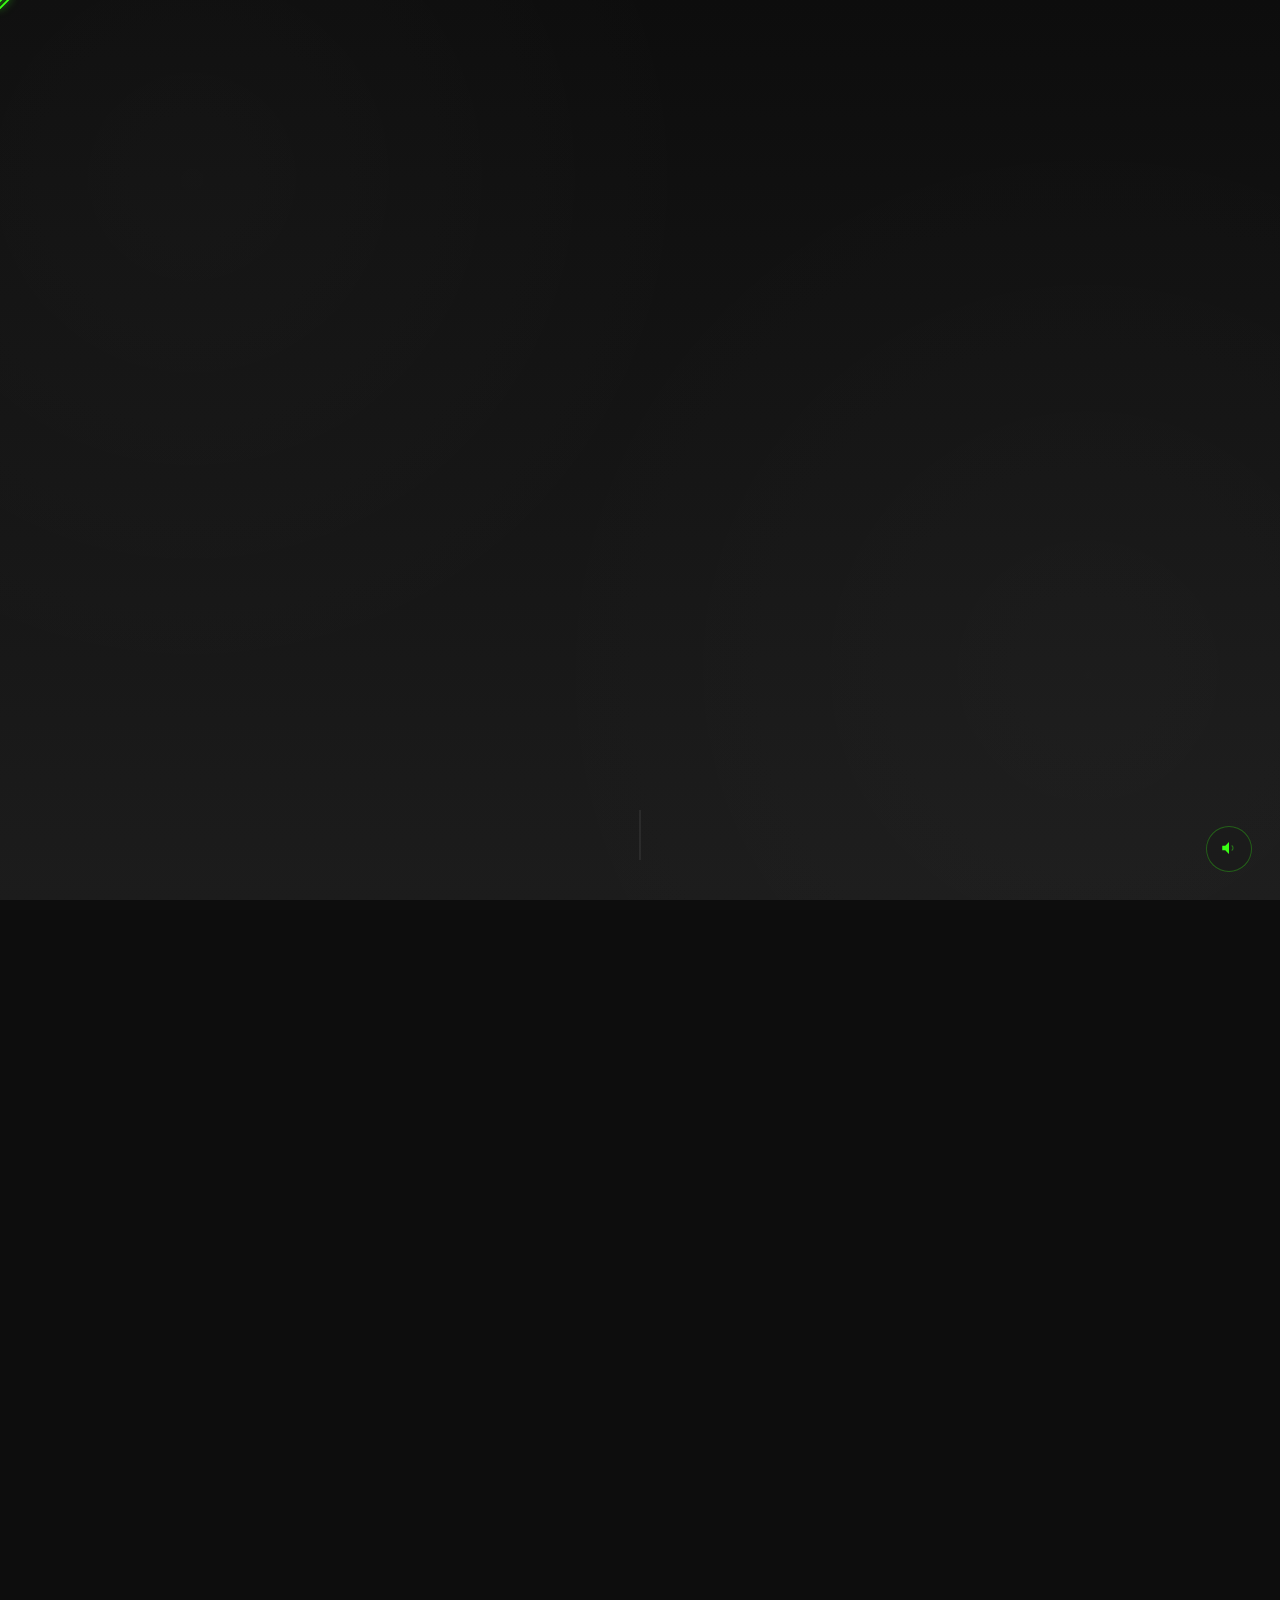
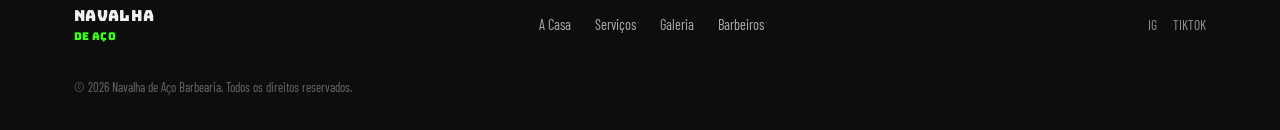
==== index.html @ 05cccf64 "Add files via upload" ====
<!DOCTYPE html>
<html lang="pt-BR">
<head>
<meta charset="UTF-8">
<meta name="viewport" content="width=device-width, initial-scale=1.0">
<title>Navalha de Aço — Barbearia</title>
<meta name="description" content="Barbearia de raiz de rua. Corte, barba e atitude no concreto. Agende seu horário.">

<link rel="preconnect" href="https://fonts.googleapis.com">
<link rel="preconnect" href="https://fonts.gstatic.com" crossorigin>
<link rel="preload" as="style" href="https://fonts.googleapis.com/css2?family=Bungee&family=Barlow+Condensed:wght@400;500;600;700&display=swap">
<link rel="stylesheet" href="https://fonts.googleapis.com/css2?family=Bungee&family=Barlow+Condensed:wght@400;500;600;700&display=swap" media="print" onload="this.media='all'">

<link rel="stylesheet" href="style.css">
</head>
<body>

<!-- Toggle de áudio -->
<button id="audioToggle" class="audio-toggle" aria-label="Ativar trilha sonora" aria-pressed="false">
  <span class="audio-toggle__icon" aria-hidden="true">
    <svg viewBox="0 0 24 24" fill="none"><path d="M3 9v6h4l5 5V4L7 9H3z" fill="currentColor"/><path class="audio-wave" d="M16 9a4 4 0 010 6" stroke="currentColor" stroke-width="1.5" stroke-linecap="round"/></svg>
  </span>
</button>

<!-- Cursor customizado: navalha / spray -->
<div class="cursor-icon" id="cursorIcon" aria-hidden="true">
  <svg class="cursor-icon__razor" viewBox="0 0 24 24" fill="none"><path d="M3 21l7-7M14 3l7 7-9 9-3-3 9-9zM14 3l-9 9" stroke="currentColor" stroke-width="1.6" stroke-linecap="round" stroke-linejoin="round"/></svg>
  <svg class="cursor-icon__spray" viewBox="0 0 24 24" fill="none"><circle cx="9" cy="15" r="5" stroke="currentColor" stroke-width="1.6"/><path d="M9 4v2M14 6l-1.4 1.4M5.4 7.4L4 6M16 11h2M2 11h2" stroke="currentColor" stroke-width="1.6" stroke-linecap="round"/></svg>
</div>

<!-- Navegação -->
<header class="nav" data-reveal>
  <div class="nav__inner">
    <a href="#hero" class="nav__brand">NAVALHA<span>DE AÇO</span></a>
    <nav class="nav__links">
      <a href="#sobre">A Casa</a>
      <a href="#servicos">Serviços</a>
      <a href="#galeria">Galeria</a>
      <a href="#equipe">Barbeiros</a>
      <a href="#oferta" class="nav__cta">Agendar</a>
    </nav>
  </div>
</header>

<main>

  <!-- 1. HERO -->
  <section id="hero" class="hero">
    <canvas id="heroCanvas" class="hero__canvas" aria-hidden="true"></canvas>
    <div class="hero__texture" aria-hidden="true"></div>

    <div class="hero__content">
      <p class="eyebrow" data-reveal>Barbearia de raiz · Quebrada Sul</p>
      <h1 class="hero__logo" id="heroLogo" data-reveal>NAVALHA<span class="hero__logo-de">DE AÇO</span></h1>
      <p class="hero__subline" data-reveal>
        Corte, barba e atitude. Tradição de rua com técnica de respeito — desde 2012 cortando a quebrada.
      </p>
      <a href="#oferta" class="btn btn--spray" data-reveal data-spray>
        <span class="btn__label">Agendar horário</span>
      </a>
    </div>

    <div class="hero__scroll-cue" aria-hidden="true"><span></span></div>
  </section>

  <!-- 2. SOBRE -->
  <section id="sobre" class="sobre">
    <div class="container sobre__grid">
      <div class="sobre__copy">
        <p class="eyebrow" data-reveal>A Casa</p>
        <h2 class="section-title" data-reveal>Raiz de rua, técnica de respeito</h2>
        <p class="section-lead" data-reveal>
          Não é só corte. É espaço de convivência, de história e de cultura urbana — onde cada cliente sai com mais que um visual novo, sai com atitude.
        </p>
        <p class="sobre__text" data-reveal>
          Fundada na quebrada, a Navalha de Aço cresceu boca a boca, navalha a navalha. Hoje reúne os melhores barbeiros da região num espaço que respeita a origem e entrega técnica de primeira.
        </p>
      </div>

      <div class="sobre__photo-wrap" data-reveal>
        <div class="reveal-photo" data-reveal-photo>
          <img
            src="https://images.unsplash.com/photo-1503951914875-452162b0f3f1?w=900&q=80&auto=format&fit=crop&fm=webp"
            srcset="https://images.unsplash.com/photo-1503951914875-452162b0f3f1?w=450&q=70&auto=format&fit=crop&fm=webp 450w,
                    https://images.unsplash.com/photo-1503951914875-452162b0f3f1?w=900&q=80&auto=format&fit=crop&fm=webp 900w"
            sizes="(max-width: 768px) 320px, 480px"
            alt="Interior da barbearia Navalha de Aço"
            class="reveal-photo__img"
            loading="lazy" width="480" height="560"
          >
          <div class="reveal-photo__mask" aria-hidden="true"></div>
        </div>
      </div>
    </div>
  </section>

  <!-- 3. SERVIÇOS -->
  <section id="servicos" class="servicos">
    <div class="container">
      <p class="eyebrow" data-reveal>Serviços</p>
      <h2 class="section-title" data-reveal>Cada corte, uma assinatura</h2>

      <div class="servicos-grid">
        <article class="servico-card" data-reveal data-sound="cut">
          <div class="servico-card__icon" aria-hidden="true">
            <svg viewBox="0 0 48 48" fill="none"><circle cx="14" cy="34" r="5" stroke="currentColor" stroke-width="1.6"/><circle cx="14" cy="14" r="5" stroke="currentColor" stroke-width="1.6"/><path d="M18 17l22 22M18 31L40 9" stroke="currentColor" stroke-width="1.6" stroke-linecap="round"/></svg>
          </div>
          <h3>Corte na Régua</h3>
          <p>Degradê, social ou navalhado — no padrão que a quebrada confia.</p>
          <span class="servico-card__price">R$ 45</span>
        </article>

        <article class="servico-card" data-reveal data-sound="razor">
          <div class="servico-card__icon" aria-hidden="true">
            <svg viewBox="0 0 48 48" fill="none"><path d="M6 42l14-14M28 6l14 14-18 18-6-6 18-18zM28 6l-18 18" stroke="currentColor" stroke-width="1.6" stroke-linecap="round" stroke-linejoin="round"/></svg>
          </div>
          <h3>Barba Navalhada</h3>
          <p>Toalha quente, navalha afiada e acabamento de respeito.</p>
          <span class="servico-card__price">R$ 35</span>
        </article>

        <article class="servico-card" data-reveal data-sound="cut">
          <div class="servico-card__icon" aria-hidden="true">
            <svg viewBox="0 0 48 48" fill="none"><path d="M8 14h32M8 24h32M8 34h20" stroke="currentColor" stroke-width="1.6" stroke-linecap="round"/></svg>
          </div>
          <h3>Combo Completo</h3>
          <p>Corte + barba + acabamento de sobrancelha. O pacote raiz.</p>
          <span class="servico-card__price">R$ 70</span>
        </article>
      </div>
    </div>
  </section>

  <!-- 4. GALERIA -->
  <section id="galeria" class="galeria">
    <div class="container">
      <p class="eyebrow" data-reveal>Trabalhos</p>
      <h2 class="section-title" data-reveal>Antes & depois que falam por nós</h2>

      <div class="galeria-grid">
        <div class="reveal-photo reveal-photo--sm" data-reveal data-reveal-photo>
          <img src="https://images.unsplash.com/photo-1599351431202-1e0f0137899a?w=500&q=75&auto=format&fit=crop&fm=webp" alt="Corte degradê finalizado" loading="lazy" width="320" height="380" class="reveal-photo__img">
          <div class="reveal-photo__mask" aria-hidden="true"></div>
        </div>
        <div class="reveal-photo reveal-photo--sm" data-reveal data-reveal-photo>
          <img src="https://images.unsplash.com/photo-1622286342621-4bd786c2447c?w=500&q=75&auto=format&fit=crop&fm=webp" alt="Barba navalhada finalizada" loading="lazy" width="320" height="380" class="reveal-photo__img">
          <div class="reveal-photo__mask" aria-hidden="true"></div>
        </div>
        <div class="reveal-photo reveal-photo--sm" data-reveal data-reveal-photo>
          <img src="https://images.unsplash.com/photo-1593702288056-f173e2ab075f?w=500&q=75&auto=format&fit=crop&fm=webp" alt="Cliente satisfeito após corte" loading="lazy" width="320" height="380" class="reveal-photo__img">
          <div class="reveal-photo__mask" aria-hidden="true"></div>
        </div>
      </div>
    </div>
  </section>

  <!-- 5. DEPOIMENTOS -->
  <section id="depoimentos" class="depoimentos">
    <div class="container">
      <p class="eyebrow" data-reveal>Quem já passou na cadeira</p>
      <h2 class="section-title" data-reveal>A quebrada aprova</h2>

      <div class="depoimentos-grid">
        <figure class="depoimento-card" data-reveal>
          <img src="https://images.unsplash.com/photo-1507003211169-0a1dd7228f2d?w=160&q=70&auto=format&fit=crop&fm=webp" alt="Cliente satisfeito" loading="lazy" width="56" height="56" class="depoimento-card__avatar">
          <blockquote>"Único lugar que eu confio minha barba. Navalha afiada e papo reto."</blockquote>
          <figcaption><strong>Renan Costa</strong></figcaption>
        </figure>
        <figure class="depoimento-card" data-reveal>
          <img src="https://images.unsplash.com/photo-1599566150163-29194dcaad36?w=160&q=70&auto=format&fit=crop&fm=webp" alt="Cliente satisfeito" loading="lazy" width="56" height="56" class="depoimento-card__avatar">
          <blockquote>"Ambiente raiz de verdade. Saio sempre com o corte que pedi, sem enrolação."</blockquote>
          <figcaption><strong>Lucas Andrade</strong></figcaption>
        </figure>
        <figure class="depoimento-card" data-reveal>
          <img src="https://images.unsplash.com/photo-1500648767791-00dcc994a43e?w=160&q=70&auto=format&fit=crop&fm=webp" alt="Cliente satisfeito" loading="lazy" width="56" height="56" class="depoimento-card__avatar">
          <blockquote>"Atendimento de respeito do início ao fim. Virei cliente fixo."</blockquote>
          <figcaption><strong>Bruno Mesquita</strong></figcaption>
        </figure>
      </div>
    </div>
  </section>

  <!-- 6. EQUIPE -->
  <section id="equipe" class="equipe">
    <div class="container">
      <p class="eyebrow" data-reveal>Os Barbeiros</p>
      <h2 class="section-title" data-reveal>Navalha na mão de quem entende</h2>

      <div class="equipe-grid">
        <article class="barbeiro-card" data-reveal>
          <img src="https://images.unsplash.com/photo-1599351431202-1e0f0137899a?w=300&q=75&auto=format&fit=crop&fm=webp" alt="Barbeiro Zé Navalha" loading="lazy" width="200" height="240" class="barbeiro-card__photo">
          <h3>Zé Navalha</h3>
          <span>Especialista em degradê</span>
        </article>
        <article class="barbeiro-card" data-reveal>
          <img src="https://images.unsplash.com/photo-1521119989659-a83eee488004?w=300&q=75&auto=format&fit=crop&fm=webp" alt="Barbeiro Du Lâmina" loading="lazy" width="200" height="240" class="barbeiro-card__photo">
          <h3>Du Lâmina</h3>
          <span>Mestre em barba navalhada</span>
        </article>
        <article class="barbeiro-card" data-reveal>
          <img src="https://images.unsplash.com/photo-1605497788044-5a32c7078486?w=300&q=75&auto=format&fit=crop&fm=webp" alt="Barbeiro Tó Risco" loading="lazy" width="200" height="240" class="barbeiro-card__photo">
          <h3>Tó Risco</h3>
          <span>Desenhos e acabamentos</span>
        </article>
      </div>
    </div>
  </section>

  <!-- 7. OFERTA / PLANOS -->
  <section id="oferta" class="oferta">
    <div class="container">
      <p class="eyebrow" data-reveal>Agendar</p>
      <h2 class="section-title" data-reveal>Marca teu horário sem enrolação</h2>

      <div class="planos-grid">
        <article class="plano-card plano-card--entrada" data-reveal>
          <h3>Pacote de Boas-Vindas</h3>
          <p class="plano-card__desc">Corte + barba para quem está chegando na Navalha de Aço pela primeira vez.</p>
          <p class="plano-card__price"><span class="plano-card__currency">R$</span>99<span class="plano-card__cents">,90</span></p>
          <ul class="plano-card__features">
            <li>Corte completo + barba navalhada</li>
            <li>Toalha quente e acabamento</li>
            <li>Bebida cortesia</li>
          </ul>
          <a href="#" class="btn btn--spray btn--full" data-spray>Agendar agora</a>
        </article>

        <article class="plano-card" data-reveal>
          <h3>Assinatura Mensal</h3>
          <p class="plano-card__desc">Corte e barba ilimitados no mês, sem fila e com horário garantido.</p>
          <p class="plano-card__price plano-card__price--quote">Solicitar orçamento</p>
          <ul class="plano-card__features">
            <li>Cortes ilimitados no mês</li>
            <li>Prioridade de horário</li>
            <li>Desconto em produtos</li>
          </ul>
          <a href="#contato" class="btn btn--outline btn--full">Solicitar orçamento</a>
        </article>

        <article class="plano-card" data-reveal>
          <h3>Combo Premium</h3>
          <p class="plano-card__desc">Experiência completa: corte, barba, sobrancelha e tratamento capilar.</p>
          <p class="plano-card__price plano-card__price--quote">Solicitar orçamento</p>
          <ul class="plano-card__features">
            <li>Corte + barba + sobrancelha</li>
            <li>Tratamento capilar premium</li>
            <li>Sessão fotográfica do resultado</li>
          </ul>
          <a href="#contato" class="btn btn--outline btn--full">Solicitar orçamento</a>
        </article>
      </div>

      <div class="oferta__whatsapp-wrap" data-reveal>
        <a href="#" class="btn-whatsapp" data-spray aria-label="Falar pelo WhatsApp">
          <svg viewBox="0 0 24 24" fill="currentColor" aria-hidden="true"><path d="M17.5 14.4c-.3-.1-1.7-.8-2-.9-.3-.1-.5-.1-.7.1-.2.3-.7.9-.9 1.1-.2.2-.3.2-.6.1-.3-.2-1.3-.5-2.4-1.5-.9-.8-1.5-1.8-1.7-2.1-.2-.3 0-.5.1-.6l.5-.6c.1-.2.1-.4 0-.6-.1-.2-.6-1.4-.8-1.9-.2-.4-.4-.4-.6-.4h-.5c-.2 0-.5.1-.7.3-.2.2-.9.9-.9 2.1 0 1.2.9 2.4 1 2.6.1.2 1.8 2.8 4.5 3.9 2.7 1.1 2.7.7 3.2.6.5 0 1.6-.6 1.8-1.3.2-.6.2-1.1.1-1.2-.1-.1-.2-.2-.4-.3z"/><path d="M12 2a10 10 0 00-8.6 15.1L2 22l5.1-1.3A10 10 0 1012 2z"/></svg>
          Falar no WhatsApp
        </a>
      </div>
    </div>
  </section>

  <!-- 8. LOCALIZAÇÃO / CONTATO -->
  <section id="contato" class="contato">
    <div class="container container--narrow">
      <p class="eyebrow" data-reveal>Endereço</p>
      <h2 class="section-title" data-reveal>Bora marcar?</h2>
      <p class="section-lead" data-reveal>
        Rua das Palmeiras, 482 — Quebrada Sul. Seg a Sáb, 9h às 20h.
      </p>

      <div class="contato__map" aria-hidden="true" data-reveal>
        <div class="contato__map-pin"></div>
      </div>

      <form class="form" data-reveal novalidate>
        <div class="form__field">
          <input type="text" id="nome" name="nome" required placeholder=" ">
          <label for="nome">Seu nome</label>
        </div>
        <div class="form__field">
          <input type="tel" id="telefone" name="telefone" required placeholder=" ">
          <label for="telefone">WhatsApp</label>
        </div>
        <div class="form__field">
          <textarea id="mensagem" name="mensagem" rows="3" placeholder=" "></textarea>
          <label for="mensagem">Qual serviço você quer?</label>
        </div>
        <button type="submit" class="btn btn--spray" data-spray>Solicitar horário</button>
      </form>
    </div>
  </section>

</main>

<footer class="footer">
  <div class="container footer__inner">
    <a href="#hero" class="nav__brand">NAVALHA<span>DE AÇO</span></a>
    <nav class="footer__links">
      <a href="#sobre">A Casa</a>
      <a href="#servicos">Serviços</a>
      <a href="#galeria">Galeria</a>
      <a href="#equipe">Barbeiros</a>
    </nav>
    <div class="footer__social">
      <a href="#" aria-label="Instagram">ig</a>
      <a href="#" aria-label="TikTok">tiktok</a>
    </div>
  </div>
  <div class="container footer__legal">
    <p>&copy; 2026 Navalha de Aço Barbearia. Todos os direitos reservados.</p>
  </div>
</footer>

<script src="https://unpkg.com/@studio-freight/lenis@1.0.42/dist/lenis.min.js" defer></script>
<script src="https://cdnjs.cloudflare.com/ajax/libs/gsap/3.12.5/gsap.min.js" defer></script>
<script src="https://cdnjs.cloudflare.com/ajax/libs/gsap/3.12.5/ScrollTrigger.min.js" defer></script>
<script src="https://cdnjs.cloudflare.com/ajax/libs/howler/2.2.4/howler.min.js" defer></script>
<script src="https://cdnjs.cloudflare.com/ajax/libs/three.js/r128/three.min.js" defer></script>

<script type="module" src="js/config.js" defer></script>
<script type="module" src="js/cursor.js" defer></script>
<script type="module" src="js/scroll.js" defer></script>
<script type="module" src="js/animations.js" defer></script>
<script type="module" src="js/audio.js" defer></script>
<script type="module" src="js/particles.js" defer></script>
<script type="module" src="js/main.js" defer></script>
</body>
</html>
---- style.css ----
/* ============================================
   BARBEARIA THUG LIFE — Urbano/Imersivo
   Variáveis de Design
   ============================================ */
:root {
  --color-asphalt: #0d0d0d;
  --color-concrete: #1c1c1c;
  --color-concrete-light: #2e2e2e;
  --color-brick-red: #8c1c1c;
  --color-white: #f0f0f0;
  --neon-green: #39ff14;
  --neon-blue: #00e5ff;
  --neon-pink: #ff2bd1;

  --font-display: 'Bungee', cursive;
  --font-body: 'Barlow Condensed', sans-serif;

  --container-width: 1180px;
  --space-section: clamp(4.5rem, 9vw, 8rem);
  --ease-elegant: cubic-bezier(0.16, 1, 0.3, 1);
}

/* ============================================
   RESET
   ============================================ */
* { margin: 0; padding: 0; box-sizing: border-box; }

body {
  background: var(--color-asphalt);
  color: var(--color-white);
  font-family: var(--font-body);
  font-weight: 400;
  font-size: 1.05rem;
  line-height: 1.6;
  overflow-x: hidden;
}

img { max-width: 100%; display: block; }
a { color: inherit; text-decoration: none; }
button { font-family: inherit; cursor: pointer; border: none; background: none; }

.container { width: 100%; max-width: var(--container-width); margin: 0 auto; padding: 0 1.5rem; }
.container--narrow { max-width: 680px; }

/* ============================================
   TEXTURA DE CONCRETO (sem imagem pesada)
   ============================================ */
.hero__texture {
  position: absolute;
  inset: 0;
  background:
    radial-gradient(circle at 15% 20%, rgba(255,255,255,0.025), transparent 40%),
    radial-gradient(circle at 85% 75%, rgba(255,255,255,0.02), transparent 45%),
    linear-gradient(180deg, var(--color-asphalt), var(--color-concrete));
  background-blend-mode: screen, screen, normal;
  z-index: 0;
}

/* ============================================
   TIPOGRAFIA
   ============================================ */
.eyebrow {
  font-family: var(--font-body);
  font-size: 0.85rem;
  font-weight: 600;
  letter-spacing: 0.16em;
  text-transform: uppercase;
  color: var(--neon-green);
  margin-bottom: 1rem;
}

.section-title {
  font-family: var(--font-display);
  font-size: clamp(1.7rem, 4vw, 2.6rem);
  line-height: 1.2;
  max-width: 760px;
  margin-bottom: 1.25rem;
  text-shadow: 0 0 18px rgba(57, 255, 20, 0.12);
}

.section-lead {
  font-size: 1.1rem;
  color: rgba(240, 240, 240, 0.65);
  max-width: 560px;
  margin-bottom: 2.5rem;
}

/* ============================================
   CURSOR CUSTOMIZADO — navalha / spray
   ============================================ */
.cursor-icon {
  position: fixed;
  top: 0; left: 0;
  width: 28px; height: 28px;
  pointer-events: none;
  z-index: 9999;
  will-change: transform, opacity;
  transform: translate(-50%, -50%);
  color: var(--neon-green);
  filter: drop-shadow(0 0 4px rgba(57,255,20,0.6));
}
.cursor-icon svg { width: 100%; height: 100%; position: absolute; top: 0; left: 0; transition: opacity 0.15s; }
.cursor-icon__spray { opacity: 0; }
.cursor-icon.is-spray .cursor-icon__razor { opacity: 0; }
.cursor-icon.is-spray .cursor-icon__spray { opacity: 1; }
body.cursor-hidden .cursor-icon { opacity: 0; }
body.cursor-disabled .cursor-icon { display: none; }

/* ============================================
   AUDIO TOGGLE
   ============================================ */
.audio-toggle {
  position: fixed;
  bottom: 1.75rem; right: 1.75rem;
  z-index: 500;
  width: 46px; height: 46px;
  border-radius: 50%;
  background: rgba(28,28,28,0.85);
  border: 1px solid rgba(57,255,20,0.3);
  color: var(--neon-green);
  display: flex; align-items: center; justify-content: center;
  backdrop-filter: blur(6px);
  transition: transform 0.3s var(--ease-elegant), border-color 0.3s;
  will-change: transform;
}
.audio-toggle:hover { transform: scale(1.08); border-color: var(--neon-green); }
.audio-toggle__icon svg { width: 18px; height: 18px; }
.audio-toggle .audio-wave { opacity: 0.4; }
.audio-toggle[aria-pressed="true"] .audio-wave { opacity: 1; }

/* ============================================
   NAVEGAÇÃO
   ============================================ */
.nav {
  position: fixed;
  top: 0; left: 0; right: 0;
  z-index: 400;
  padding: 1.25rem 0;
  background: linear-gradient(to bottom, rgba(13,13,13,0.9), transparent);
}
.nav__inner {
  max-width: var(--container-width);
  margin: 0 auto;
  padding: 0 1.5rem;
  display: flex;
  align-items: center;
  justify-content: space-between;
}
.nav__brand {
  font-family: var(--font-display);
  font-size: 0.95rem;
  letter-spacing: 0.02em;
}
.nav__brand span { color: var(--neon-green); display: block; font-size: 0.7em; }
.nav__links { display: none; align-items: center; gap: 2rem; font-size: 1rem; }
.nav__links a { opacity: 0.8; transition: opacity 0.25s, text-shadow 0.25s; }
.nav__links a:hover { opacity: 1; text-shadow: 0 0 8px rgba(57,255,20,0.5); }
.nav__cta {
  border: 1px solid var(--neon-green);
  padding: 0.5rem 1.2rem;
  border-radius: 2px;
  color: var(--neon-green) !important;
}

@media (min-width: 900px) { .nav__links { display: flex; } }

/* ============================================
   BOTÕES — efeito "spray de tinta" no hover
   ============================================ */
.btn {
  position: relative;
  display: inline-flex;
  align-items: center;
  justify-content: center;
  padding: 1rem 2.2rem;
  font-family: var(--font-body);
  font-weight: 600;
  font-size: 1rem;
  letter-spacing: 0.03em;
  text-transform: uppercase;
  border-radius: 2px;
  overflow: hidden;
  isolation: isolate;
  will-change: transform;
  transition: transform 0.3s var(--ease-elegant);
}
.btn--spray {
  background: var(--color-concrete-light);
  color: var(--color-white);
  border: 1px solid rgba(57,255,20,0.4);
}
.btn--spray::before {
  content: '';
  position: absolute;
  inset: 0;
  z-index: -1;
  background: radial-gradient(circle 0px at var(--spray-x, 50%) var(--spray-y, 50%), var(--neon-green) 0%, transparent 70%);
  opacity: 0;
  transform: scale(0.5);
  will-change: transform, opacity;
  transition: transform 0.5s var(--ease-elegant), opacity 0.4s var(--ease-elegant);
}
.btn--spray:hover::before {
  background: radial-gradient(circle 140px at var(--spray-x, 50%) var(--spray-y, 50%), var(--neon-green) 0%, transparent 75%);
  opacity: 0.35;
  transform: scale(1);
}
.btn--spray:hover { transform: translateY(-2px); color: var(--color-asphalt); }
.btn--outline {
  border: 1px solid rgba(240,240,240,0.25);
  color: var(--color-white);
}
.btn--outline:hover { transform: translateY(-2px); border-color: var(--neon-green); }
.btn--full { width: 100%; }

.btn-whatsapp {
  position: relative;
  display: inline-flex;
  align-items: center;
  gap: 0.6rem;
  padding: 0.85rem 1.75rem;
  border: 1px solid rgba(240,240,240,0.2);
  border-radius: 2px;
  font-size: 1rem;
  isolation: isolate;
  overflow: hidden;
  will-change: transform;
  transition: transform 0.3s var(--ease-elegant), border-color 0.3s;
}
.btn-whatsapp svg { width: 18px; height: 18px; color: var(--neon-green); }
.btn-whatsapp:hover { transform: translateY(-2px); border-color: var(--neon-green); }

/* ============================================
   1. HERO
   ============================================ */
.hero {
  position: relative;
  min-height: 100vh;
  display: flex;
  align-items: center;
  justify-content: center;
  overflow: hidden;
  background: var(--color-asphalt);
  padding-top: 6rem;
}
.hero__canvas { position: absolute; inset: 0; z-index: 1; opacity: 0.6; }

.hero__content {
  position: relative;
  z-index: 2;
  max-width: 760px;
  margin: 0 auto;
  padding: 0 1.5rem;
  text-align: center;
}

.hero__logo {
  font-family: var(--font-display);
  font-size: clamp(2.6rem, 9vw, 5.5rem);
  line-height: 1.05;
  letter-spacing: 0.01em;
  color: var(--neon-green);
  text-shadow:
    0 0 8px rgba(57,255,20,0.8),
    0 0 24px rgba(57,255,20,0.5),
    0 0 48px rgba(57,255,20,0.25);
  margin-bottom: 1.5rem;
}
.hero__logo-de {
  display: block;
  font-size: 0.42em;
  color: var(--color-white);
  text-shadow: 0 0 6px rgba(255,255,255,0.3);
  letter-spacing: 0.1em;
}

.hero__subline {
  font-size: 1.2rem;
  color: rgba(240,240,240,0.7);
  max-width: 520px;
  margin: 0 auto 2.5rem;
}

.hero__scroll-cue {
  position: absolute;
  bottom: 2.5rem; left: 50%;
  transform: translateX(-50%);
  width: 1px; height: 50px;
  background: rgba(240,240,240,0.15);
  overflow: hidden;
  z-index: 2;
}
.hero__scroll-cue span {
  position: absolute; top: -100%; left: 0;
  width: 100%; height: 100%;
  background: var(--neon-green);
  will-change: transform;
}

/* ============================================
   2. SOBRE
   ============================================ */
.sobre { padding: var(--space-section) 0; }
.sobre__grid { display: grid; grid-template-columns: 1fr; gap: 3rem; align-items: center; }
.sobre__text { font-size: 1rem; color: rgba(240,240,240,0.6); max-width: 480px; margin-top: 1rem; }
.sobre__photo-wrap { display: flex; justify-content: center; }

@media (min-width: 900px) {
  .sobre__grid { grid-template-columns: 1fr 1fr; }
}

/* ============================================
   REVELAÇÃO DE GRAFITE (foto com máscara que dissolve)
   ============================================ */
.reveal-photo {
  position: relative;
  width: min(480px, 100%);
  aspect-ratio: 4 / 4.6;
  border-radius: 3px;
  overflow: hidden;
}
.reveal-photo--sm { aspect-ratio: 1 / 1.18; }
.reveal-photo__img { width: 100%; height: 100%; object-fit: cover; }
.reveal-photo__mask {
  position: absolute;
  inset: 0;
  background:
    repeating-linear-gradient(45deg, var(--color-concrete) 0 14px, var(--color-asphalt) 14px 28px),
    linear-gradient(135deg, var(--neon-green), var(--neon-blue));
  background-blend-mode: overlay;
  clip-path: circle(150% at 50% 50%);
  will-change: clip-path;
}
.reveal-photo.is-revealed .reveal-photo__mask {
  clip-path: circle(0% at 50% 50%);
}

/* ============================================
   3. SERVIÇOS
   ============================================ */
.servicos { padding: var(--space-section) 0; background: var(--color-concrete); }
.servicos-grid { display: grid; grid-template-columns: 1fr; gap: 1.5rem; margin-top: 1rem; }

.servico-card {
  position: relative;
  padding: 2.25rem;
  border: 1px solid rgba(240,240,240,0.08);
  border-radius: 3px;
  transition: border-color 0.4s var(--ease-elegant), transform 0.4s var(--ease-elegant), box-shadow 0.4s var(--ease-elegant);
  will-change: transform;
}
.servico-card:hover {
  border-color: rgba(57,255,20,0.5);
  transform: translateY(-4px);
  box-shadow: 0 0 24px rgba(57,255,20,0.08);
}
.servico-card__icon { width: 40px; height: 40px; color: var(--neon-green); margin-bottom: 1.5rem; }
.servico-card__icon svg { width: 100%; height: 100%; }
.servico-card h3 { font-family: var(--font-display); font-size: 1.1rem; margin-bottom: 0.6rem; }
.servico-card p { font-size: 0.95rem; color: rgba(240,240,240,0.55); margin-bottom: 1.25rem; }
.servico-card__price { font-family: var(--font-display); font-size: 1.3rem; color: var(--neon-green); }

@media (min-width: 900px) { .servicos-grid { grid-template-columns: repeat(3, 1fr); } }

/* ============================================
   4. GALERIA
   ============================================ */
.galeria { padding: var(--space-section) 0; }
.galeria-grid { display: grid; grid-template-columns: 1fr; gap: 1.25rem; margin-top: 1rem; }

@media (min-width: 700px) { .galeria-grid { grid-template-columns: repeat(3, 1fr); } }

/* ============================================
   5. DEPOIMENTOS
   ============================================ */
.depoimentos { padding: var(--space-section) 0; background: var(--color-concrete); }
.depoimentos-grid { display: grid; grid-template-columns: 1fr; gap: 1.5rem; margin-top: 1rem; }

.depoimento-card {
  padding: 2rem;
  border-radius: 3px;
  background: var(--color-asphalt);
  border: 1px solid transparent;
  transition: border-color 0.4s, box-shadow 0.4s;
}
.depoimento-card:hover { border-color: rgba(255,43,209,0.4); box-shadow: 0 0 22px rgba(255,43,209,0.08); }
.depoimento-card__avatar { width: 46px; height: 46px; border-radius: 50%; object-fit: cover; margin-bottom: 1.25rem; filter: saturate(1.2); }
.depoimento-card blockquote { font-size: 1rem; line-height: 1.6; color: rgba(240,240,240,0.85); margin-bottom: 1rem; }
.depoimento-card figcaption strong { color: var(--neon-pink); font-size: 0.9rem; }

@media (min-width: 900px) { .depoimentos-grid { grid-template-columns: repeat(3, 1fr); } }

/* ============================================
   6. EQUIPE
   ============================================ */
.equipe { padding: var(--space-section) 0; }
.equipe-grid { display: grid; grid-template-columns: 1fr; gap: 1.5rem; margin-top: 1rem; }

.barbeiro-card {
  text-align: center;
  padding: 1.5rem;
  border-radius: 3px;
  border: 1px solid rgba(240,240,240,0.08);
  transition: border-color 0.4s, transform 0.4s var(--ease-elegant);
  will-change: transform;
}
.barbeiro-card:hover { border-color: rgba(0,229,255,0.5); transform: translateY(-4px); }
.barbeiro-card__photo { width: 100%; aspect-ratio: 1/1.15; object-fit: cover; border-radius: 3px; margin-bottom: 1.25rem; filter: grayscale(0.4); }
.barbeiro-card h3 { font-family: var(--font-display); font-size: 1rem; margin-bottom: 0.4rem; }
.barbeiro-card span { font-size: 0.85rem; color: var(--neon-blue); }

@media (min-width: 700px) { .equipe-grid { grid-template-columns: repeat(3, 1fr); } }

/* ============================================
   7. OFERTA / PLANOS
   ============================================ */
.oferta { padding: var(--space-section) 0; background: var(--color-concrete); }
.planos-grid { display: grid; grid-template-columns: 1fr; gap: 1.5rem; margin-top: 1rem; }

.plano-card {
  display: flex;
  flex-direction: column;
  padding: 2.25rem;
  border: 1px solid rgba(240,240,240,0.1);
  border-radius: 3px;
  background: var(--color-asphalt);
}
.plano-card--entrada {
  border-color: var(--neon-green);
  box-shadow: 0 0 30px rgba(57,255,20,0.08);
}
.plano-card h3 { font-family: var(--font-display); font-size: 1.1rem; margin-bottom: 0.6rem; }
.plano-card__desc { font-size: 0.92rem; color: rgba(240,240,240,0.55); margin-bottom: 1.5rem; min-height: 3.2em; }
.plano-card__price { font-family: var(--font-display); font-size: 2.2rem; color: var(--neon-green); margin-bottom: 1.5rem; }
.plano-card__currency { font-size: 1rem; margin-right: 0.2rem; }
.plano-card__cents { font-size: 1.3rem; }
.plano-card__price--quote { font-size: 1.2rem; color: var(--color-white); }
.plano-card__features { list-style: none; margin-bottom: 2rem; flex-grow: 1; }
.plano-card__features li { font-size: 0.88rem; color: rgba(240,240,240,0.65); padding: 0.5rem 0; border-top: 1px solid rgba(240,240,240,0.08); }
.plano-card__features li:first-child { border-top: none; }

.oferta__whatsapp-wrap { display: flex; justify-content: center; margin-top: 3rem; }

@media (min-width: 900px) { .planos-grid { grid-template-columns: repeat(3, 1fr); } }

/* ============================================
   8. CONTATO / LOCALIZAÇÃO
   ============================================ */
.contato { padding: var(--space-section) 0; }

.contato__map {
  position: relative;
  height: 200px;
  border-radius: 3px;
  margin: 2rem 0;
  background:
    linear-gradient(rgba(240,240,240,0.04) 1px, transparent 1px) 0 0 / 24px 24px,
    linear-gradient(90deg, rgba(240,240,240,0.04) 1px, transparent 1px) 0 0 / 24px 24px,
    var(--color-concrete);
  display: flex; align-items: center; justify-content: center;
}
.contato__map-pin {
  width: 14px; height: 14px;
  border-radius: 50% 50% 50% 0;
  background: var(--neon-pink);
  transform: rotate(-45deg);
  box-shadow: 0 0 14px rgba(255,43,209,0.7);
}

.form { display: flex; flex-direction: column; gap: 1.75rem; margin-top: 1rem; }
.form__field { position: relative; }
.form__field input, .form__field textarea {
  width: 100%;
  background: transparent;
  border: none;
  border-bottom: 1px solid rgba(240,240,240,0.25);
  padding: 0.65rem 0;
  font-family: var(--font-body);
  font-size: 1.05rem;
  color: var(--color-white);
  resize: vertical;
  transition: border-color 0.3s;
}
.form__field input:focus, .form__field textarea:focus { outline: none; border-color: var(--neon-green); }
.form__field label {
  position: absolute; top: 0.65rem; left: 0;
  font-size: 1.05rem;
  color: rgba(240,240,240,0.4);
  transition: transform 0.25s var(--ease-elegant), font-size 0.25s var(--ease-elegant), color 0.25s;
  pointer-events: none;
  will-change: transform;
}
.form__field input:focus + label, .form__field input:not(:placeholder-shown) + label,
.form__field textarea:focus + label, .form__field textarea:not(:placeholder-shown) + label {
  transform: translateY(-1.4rem);
  font-size: 0.78rem;
  color: var(--neon-green);
}

/* ============================================
   FOOTER
   ============================================ */
.footer { padding: 3.5rem 0 2rem; border-top: 1px solid rgba(240,240,240,0.08); }
.footer__inner { display: flex; flex-direction: column; gap: 1.75rem; align-items: flex-start; margin-bottom: 2rem; }
.footer__links { display: flex; flex-wrap: wrap; gap: 1.5rem; font-size: 0.9rem; opacity: 0.7; }
.footer__social { display: flex; gap: 1rem; font-size: 0.85rem; opacity: 0.6; text-transform: uppercase; }
.footer__legal { font-size: 0.8rem; opacity: 0.4; }

@media (min-width: 700px) {
  .footer__inner { flex-direction: row; align-items: center; justify-content: space-between; }
}

/* ============================================
   ELEMENTOS REVELÁVEIS (controlados via GSAP)
   ============================================ */
[data-reveal] { opacity: 0; transform: translateY(24px); will-change: transform, opacity; }
body.no-js [data-reveal],
body.reduced-motion [data-reveal] { opacity: 1; transform: none; }

/* ============================================
   ACESSIBILIDADE — prefers-reduced-motion
   ============================================ */
@media (prefers-reduced-motion: reduce) {
  *, *::before, *::after {
    animation-duration: 0.001ms !important;
    transition-duration: 0.001ms !important;
  }
  .cursor-icon { display: none; }
  .reveal-photo__mask { clip-path: circle(0% at 50% 50%) !important; }
}

:focus-visible { outline: 2px solid var(--neon-green); outline-offset: 3px; }
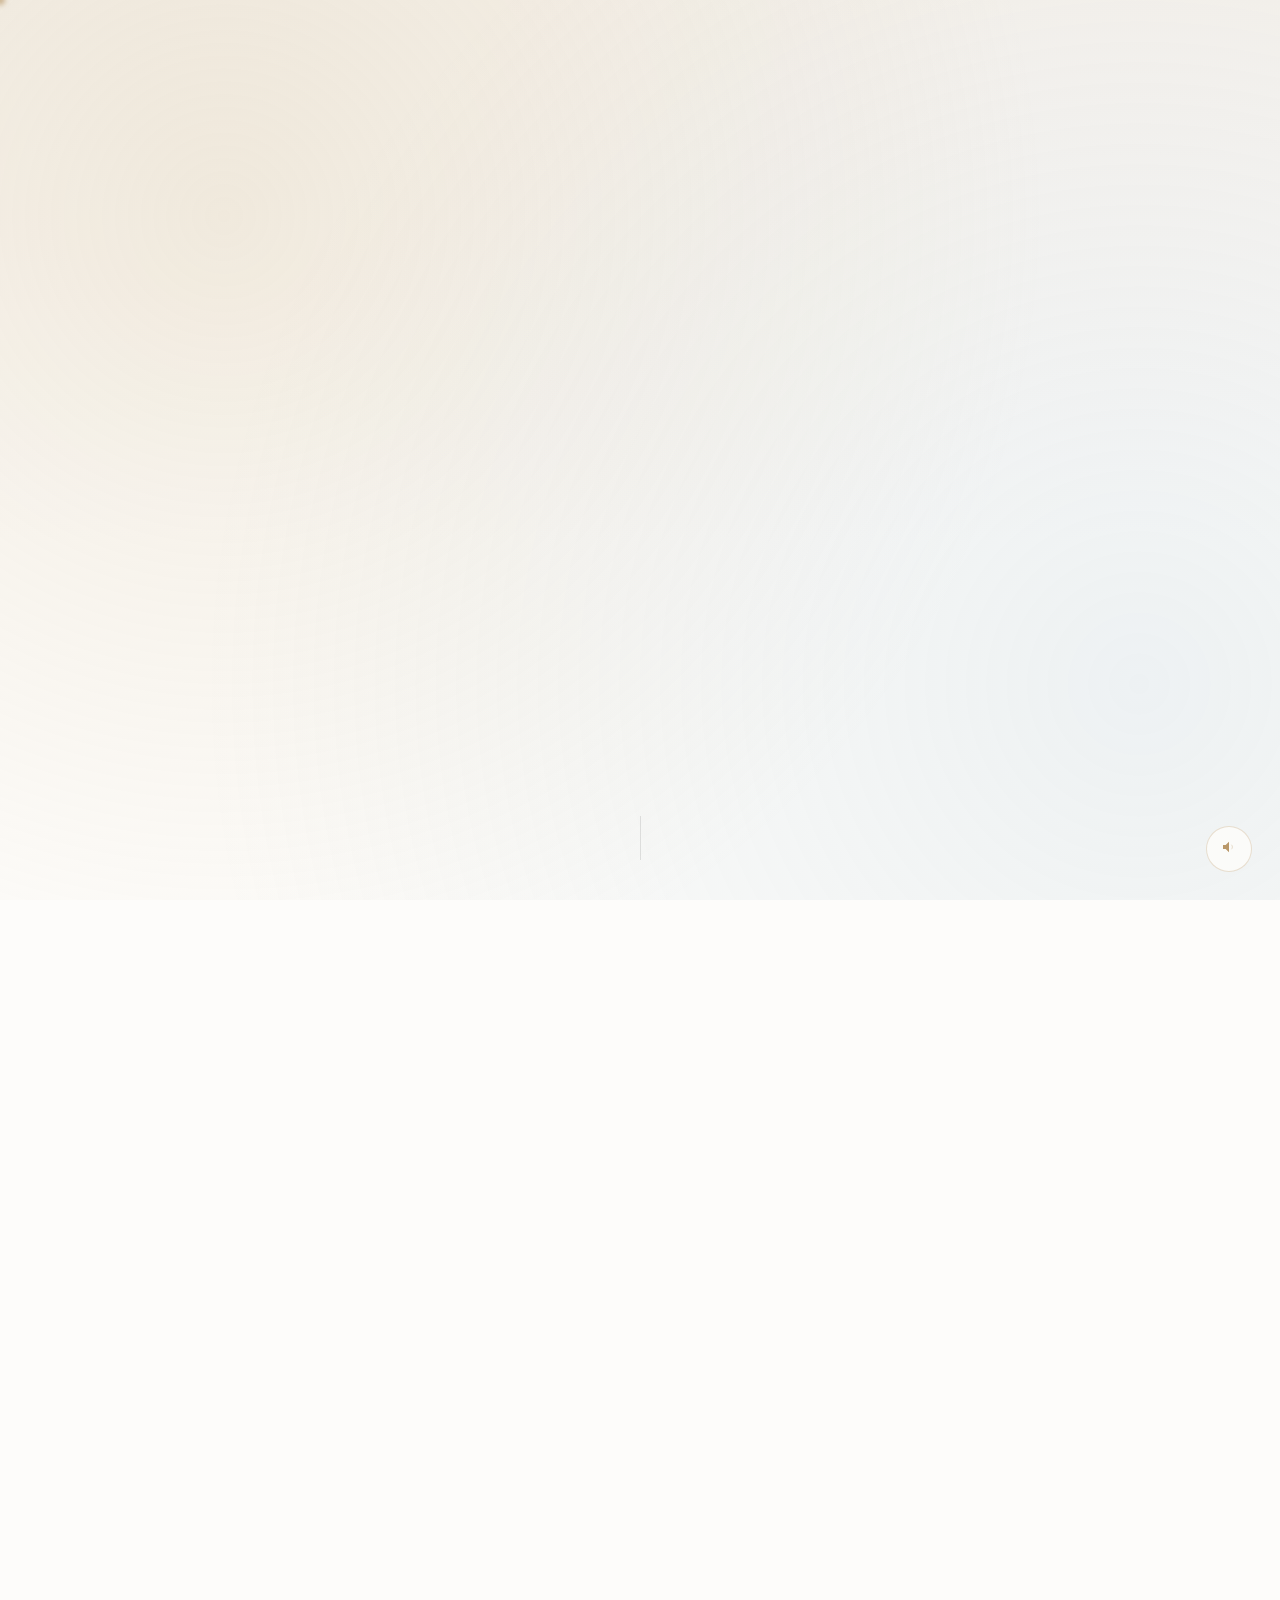
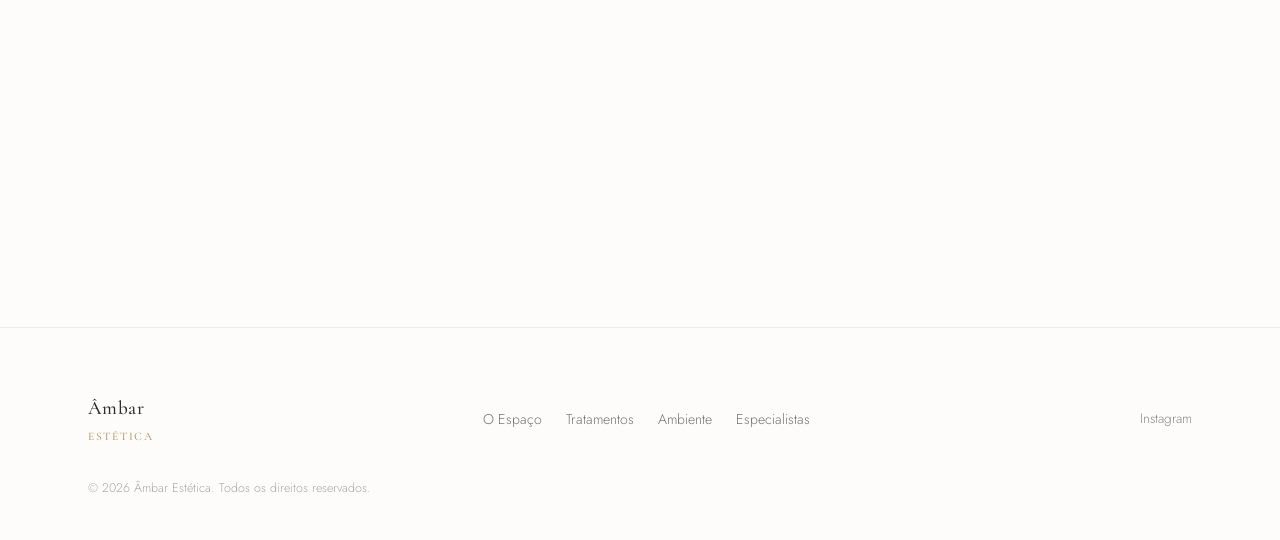
==== commit 42514ccc: "Add files via upload" ====
--- a/index.html
+++ b/index.html
@@ -3,40 +3,43 @@
 <head>
 <meta charset="UTF-8">
 <meta name="viewport" content="width=device-width, initial-scale=1.0">
-<title>Navalha de Aço — Barbearia</title>
-<meta name="description" content="Barbearia de raiz de rua. Corte, barba e atitude no concreto. Agende seu horário.">
+<title>Âmbar Estética — Espaço de Bem-Estar</title>
+<meta name="description" content="Clínica de estética e bem-estar. Cuidado discreto, ritual e presença. Agende sua avaliação.">
 
 <link rel="preconnect" href="https://fonts.googleapis.com">
 <link rel="preconnect" href="https://fonts.gstatic.com" crossorigin>
-<link rel="preload" as="style" href="https://fonts.googleapis.com/css2?family=Bungee&family=Barlow+Condensed:wght@400;500;600;700&display=swap">
-<link rel="stylesheet" href="https://fonts.googleapis.com/css2?family=Bungee&family=Barlow+Condensed:wght@400;500;600;700&display=swap" media="print" onload="this.media='all'">
+<link rel="preload" as="style" href="https://fonts.googleapis.com/css2?family=Cormorant+Garamond:wght@400;500;600&family=Jost:wght@300;400;500&display=swap">
+<link rel="stylesheet" href="https://fonts.googleapis.com/css2?family=Cormorant+Garamond:wght@400;500;600&family=Jost:wght@300;400;500&display=swap" media="print" onload="this.media='all'">
 
 <link rel="stylesheet" href="style.css">
 </head>
 <body>
 
 <!-- Toggle de áudio -->
-<button id="audioToggle" class="audio-toggle" aria-label="Ativar trilha sonora" aria-pressed="false">
+<button id="audioToggle" class="audio-toggle" aria-label="Ativar música ambiente" aria-pressed="false">
   <span class="audio-toggle__icon" aria-hidden="true">
-    <svg viewBox="0 0 24 24" fill="none"><path d="M3 9v6h4l5 5V4L7 9H3z" fill="currentColor"/><path class="audio-wave" d="M16 9a4 4 0 010 6" stroke="currentColor" stroke-width="1.5" stroke-linecap="round"/></svg>
+    <svg viewBox="0 0 24 24" fill="none"><path d="M3 9v6h4l5 5V4L7 9H3z" fill="currentColor"/><path class="audio-wave" d="M16 9a4 4 0 010 6" stroke="currentColor" stroke-width="1.2" stroke-linecap="round"/></svg>
   </span>
 </button>
 
-<!-- Cursor customizado: navalha / spray -->
-<div class="cursor-icon" id="cursorIcon" aria-hidden="true">
-  <svg class="cursor-icon__razor" viewBox="0 0 24 24" fill="none"><path d="M3 21l7-7M14 3l7 7-9 9-3-3 9-9zM14 3l-9 9" stroke="currentColor" stroke-width="1.6" stroke-linecap="round" stroke-linejoin="round"/></svg>
-  <svg class="cursor-icon__spray" viewBox="0 0 24 24" fill="none"><circle cx="9" cy="15" r="5" stroke="currentColor" stroke-width="1.6"/><path d="M9 4v2M14 6l-1.4 1.4M5.4 7.4L4 6M16 11h2M2 11h2" stroke="currentColor" stroke-width="1.6" stroke-linecap="round"/></svg>
+<!-- Cursor customizado: ponto de luz / folha dourada -->
+<div class="cursor-glow" id="cursorGlow" aria-hidden="true"></div>
+<div class="cursor-leaf" id="cursorLeaf" aria-hidden="true">
+  <svg viewBox="0 0 24 24" fill="none"><path d="M4 20c8-1 14-7 15-15-8 1-14 7-15 15z" stroke="currentColor" stroke-width="1.2" fill="currentColor" fill-opacity="0.15"/><path d="M5 19c4-4 8-8 13-13" stroke="currentColor" stroke-width="1"/></svg>
 </div>
+
+<!-- Partículas de brilho (Canvas 2D) -->
+<canvas id="glowCanvas" class="glow-canvas" aria-hidden="true"></canvas>
 
 <!-- Navegação -->
 <header class="nav" data-reveal>
   <div class="nav__inner">
-    <a href="#hero" class="nav__brand">NAVALHA<span>DE AÇO</span></a>
+    <a href="#hero" class="nav__brand">Âmbar<span>Estética</span></a>
     <nav class="nav__links">
-      <a href="#sobre">A Casa</a>
-      <a href="#servicos">Serviços</a>
-      <a href="#galeria">Galeria</a>
-      <a href="#equipe">Barbeiros</a>
+      <a href="#sobre">O Espaço</a>
+      <a href="#tratamentos">Tratamentos</a>
+      <a href="#galeria">Ambiente</a>
+      <a href="#equipe">Especialistas</a>
       <a href="#oferta" class="nav__cta">Agendar</a>
     </nav>
   </div>
@@ -46,18 +49,32 @@
 
   <!-- 1. HERO -->
   <section id="hero" class="hero">
-    <canvas id="heroCanvas" class="hero__canvas" aria-hidden="true"></canvas>
-    <div class="hero__texture" aria-hidden="true"></div>
-
-    <div class="hero__content">
-      <p class="eyebrow" data-reveal>Barbearia de raiz · Quebrada Sul</p>
-      <h1 class="hero__logo" id="heroLogo" data-reveal>NAVALHA<span class="hero__logo-de">DE AÇO</span></h1>
-      <p class="hero__subline" data-reveal>
-        Corte, barba e atitude. Tradição de rua com técnica de respeito — desde 2012 cortando a quebrada.
-      </p>
-      <a href="#oferta" class="btn btn--spray" data-reveal data-spray>
-        <span class="btn__label">Agendar horário</span>
-      </a>
+    <div class="hero__mist hero__mist--1" aria-hidden="true"></div>
+    <div class="hero__mist hero__mist--2" aria-hidden="true"></div>
+
+    <div class="container hero__grid">
+      <div class="hero__copy">
+        <p class="eyebrow" data-reveal>Estética & Bem-Estar</p>
+        <h1 class="hero__headline" data-reveal>
+          Cuidado que se sente<br><span class="hero__headline-accent">antes de se ver</span>
+        </h1>
+        <p class="hero__subline" data-reveal>
+          Um espaço pensado para desacelerar. Protocolos personalizados, presença genuína e resultado discreto.
+        </p>
+        <a href="#oferta" class="btn btn--gold" data-reveal data-cursor-leaf>Agendar avaliação</a>
+      </div>
+
+      <div class="hero__image-wrap" data-reveal>
+        <img
+          src="https://images.unsplash.com/photo-1540555700478-4be289fbecef?w=900&q=80&auto=format&fit=crop&fm=webp"
+          srcset="https://images.unsplash.com/photo-1540555700478-4be289fbecef?w=450&q=70&auto=format&fit=crop&fm=webp 450w,
+                  https://images.unsplash.com/photo-1540555700478-4be289fbecef?w=900&q=80&auto=format&fit=crop&fm=webp 900w"
+          sizes="(max-width: 768px) 320px, 480px"
+          alt="Espaço interno da clínica Âmbar Estética"
+          class="hero__image"
+          loading="eager" width="480" height="600"
+        >
+      </div>
     </div>
 
     <div class="hero__scroll-cue" aria-hidden="true"><span></span></div>
@@ -66,66 +83,56 @@
   <!-- 2. SOBRE -->
   <section id="sobre" class="sobre">
     <div class="container sobre__grid">
+      <div class="sobre__photo-wrap" data-reveal>
+        <img
+          src="https://images.unsplash.com/photo-1556228720-195a672e8a03?w=800&q=78&auto=format&fit=crop&fm=webp"
+          alt="Sala de tratamento da clínica"
+          class="sobre__photo"
+          loading="lazy" width="440" height="540"
+        >
+      </div>
       <div class="sobre__copy">
-        <p class="eyebrow" data-reveal>A Casa</p>
-        <h2 class="section-title" data-reveal>Raiz de rua, técnica de respeito</h2>
+        <p class="eyebrow" data-reveal>O Espaço</p>
+        <h2 class="section-title" data-reveal>Um ritual, não um procedimento</h2>
         <p class="section-lead" data-reveal>
-          Não é só corte. É espaço de convivência, de história e de cultura urbana — onde cada cliente sai com mais que um visual novo, sai com atitude.
+          Cada visita é pensada como uma pausa. Da recepção ao protocolo final, o objetivo é que você saia mais leve do que entrou.
         </p>
         <p class="sobre__text" data-reveal>
-          Fundada na quebrada, a Navalha de Aço cresceu boca a boca, navalha a navalha. Hoje reúne os melhores barbeiros da região num espaço que respeita a origem e entrega técnica de primeira.
+          Há oito anos cuidando de peles e corpos com técnica avançada e sensibilidade humana — sem pressa, sem excesso, apenas o necessário.
         </p>
       </div>
-
-      <div class="sobre__photo-wrap" data-reveal>
-        <div class="reveal-photo" data-reveal-photo>
-          <img
-            src="https://images.unsplash.com/photo-1503951914875-452162b0f3f1?w=900&q=80&auto=format&fit=crop&fm=webp"
-            srcset="https://images.unsplash.com/photo-1503951914875-452162b0f3f1?w=450&q=70&auto=format&fit=crop&fm=webp 450w,
-                    https://images.unsplash.com/photo-1503951914875-452162b0f3f1?w=900&q=80&auto=format&fit=crop&fm=webp 900w"
-            sizes="(max-width: 768px) 320px, 480px"
-            alt="Interior da barbearia Navalha de Aço"
-            class="reveal-photo__img"
-            loading="lazy" width="480" height="560"
-          >
-          <div class="reveal-photo__mask" aria-hidden="true"></div>
-        </div>
-      </div>
-    </div>
-  </section>
-
-  <!-- 3. SERVIÇOS -->
-  <section id="servicos" class="servicos">
-    <div class="container">
-      <p class="eyebrow" data-reveal>Serviços</p>
-      <h2 class="section-title" data-reveal>Cada corte, uma assinatura</h2>
-
-      <div class="servicos-grid">
-        <article class="servico-card" data-reveal data-sound="cut">
-          <div class="servico-card__icon" aria-hidden="true">
-            <svg viewBox="0 0 48 48" fill="none"><circle cx="14" cy="34" r="5" stroke="currentColor" stroke-width="1.6"/><circle cx="14" cy="14" r="5" stroke="currentColor" stroke-width="1.6"/><path d="M18 17l22 22M18 31L40 9" stroke="currentColor" stroke-width="1.6" stroke-linecap="round"/></svg>
+    </div>
+  </section>
+
+  <!-- 3. TRATAMENTOS -->
+  <section id="tratamentos" class="tratamentos">
+    <div class="container">
+      <p class="eyebrow" data-reveal>Tratamentos</p>
+      <h2 class="section-title" data-reveal>Protocolos sob medida</h2>
+
+      <div class="tratamentos-grid">
+        <article class="glass-card" data-reveal>
+          <div class="glass-card__icon" aria-hidden="true">
+            <svg viewBox="0 0 40 40" fill="none"><circle cx="20" cy="20" r="14" stroke="currentColor" stroke-width="1.2"/><path d="M20 12v8l6 4" stroke="currentColor" stroke-width="1.2" stroke-linecap="round"/></svg>
           </div>
-          <h3>Corte na Régua</h3>
-          <p>Degradê, social ou navalhado — no padrão que a quebrada confia.</p>
-          <span class="servico-card__price">R$ 45</span>
-        </article>
-
-        <article class="servico-card" data-reveal data-sound="razor">
-          <div class="servico-card__icon" aria-hidden="true">
-            <svg viewBox="0 0 48 48" fill="none"><path d="M6 42l14-14M28 6l14 14-18 18-6-6 18-18zM28 6l-18 18" stroke="currentColor" stroke-width="1.6" stroke-linecap="round" stroke-linejoin="round"/></svg>
+          <h3>Facial Renovador</h3>
+          <p>Limpeza profunda, esfoliação suave e máscara nutritiva personalizada.</p>
+        </article>
+
+        <article class="glass-card" data-reveal>
+          <div class="glass-card__icon" aria-hidden="true">
+            <svg viewBox="0 0 40 40" fill="none"><path d="M10 30c4-10 16-10 20 0M14 18a6 6 0 0112 0" stroke="currentColor" stroke-width="1.2" stroke-linecap="round"/></svg>
           </div>
-          <h3>Barba Navalhada</h3>
-          <p>Toalha quente, navalha afiada e acabamento de respeito.</p>
-          <span class="servico-card__price">R$ 35</span>
-        </article>
-
-        <article class="servico-card" data-reveal data-sound="cut">
-          <div class="servico-card__icon" aria-hidden="true">
-            <svg viewBox="0 0 48 48" fill="none"><path d="M8 14h32M8 24h32M8 34h20" stroke="currentColor" stroke-width="1.6" stroke-linecap="round"/></svg>
+          <h3>Massagem Modeladora</h3>
+          <p>Técnica manual para drenagem, relaxamento e contorno corporal.</p>
+        </article>
+
+        <article class="glass-card" data-reveal>
+          <div class="glass-card__icon" aria-hidden="true">
+            <svg viewBox="0 0 40 40" fill="none"><path d="M20 8c4 6 8 10 8 16a8 8 0 01-16 0c0-6 4-10 8-16z" stroke="currentColor" stroke-width="1.2"/></svg>
           </div>
-          <h3>Combo Completo</h3>
-          <p>Corte + barba + acabamento de sobrancelha. O pacote raiz.</p>
-          <span class="servico-card__price">R$ 70</span>
+          <h3>Hidratação Profunda</h3>
+          <p>Reposição de ativos para peles ressecadas, com efeito imediato.</p>
         </article>
       </div>
     </div>
@@ -134,21 +141,18 @@
   <!-- 4. GALERIA -->
   <section id="galeria" class="galeria">
     <div class="container">
-      <p class="eyebrow" data-reveal>Trabalhos</p>
-      <h2 class="section-title" data-reveal>Antes & depois que falam por nós</h2>
+      <p class="eyebrow" data-reveal>O Ambiente</p>
+      <h2 class="section-title" data-reveal>Cada detalhe pensado para acalmar</h2>
 
       <div class="galeria-grid">
-        <div class="reveal-photo reveal-photo--sm" data-reveal data-reveal-photo>
-          <img src="https://images.unsplash.com/photo-1599351431202-1e0f0137899a?w=500&q=75&auto=format&fit=crop&fm=webp" alt="Corte degradê finalizado" loading="lazy" width="320" height="380" class="reveal-photo__img">
-          <div class="reveal-photo__mask" aria-hidden="true"></div>
-        </div>
-        <div class="reveal-photo reveal-photo--sm" data-reveal data-reveal-photo>
-          <img src="https://images.unsplash.com/photo-1622286342621-4bd786c2447c?w=500&q=75&auto=format&fit=crop&fm=webp" alt="Barba navalhada finalizada" loading="lazy" width="320" height="380" class="reveal-photo__img">
-          <div class="reveal-photo__mask" aria-hidden="true"></div>
-        </div>
-        <div class="reveal-photo reveal-photo--sm" data-reveal data-reveal-photo>
-          <img src="https://images.unsplash.com/photo-1593702288056-f173e2ab075f?w=500&q=75&auto=format&fit=crop&fm=webp" alt="Cliente satisfeito após corte" loading="lazy" width="320" height="380" class="reveal-photo__img">
-          <div class="reveal-photo__mask" aria-hidden="true"></div>
+        <div class="galeria-item" data-reveal>
+          <img src="https://images.unsplash.com/photo-1576091160550-2173dba999ef?w=500&q=75&auto=format&fit=crop&fm=webp" alt="Sala de espera da clínica" loading="lazy" width="320" height="380" class="galeria-item__img">
+        </div>
+        <div class="galeria-item" data-reveal>
+          <img src="https://images.unsplash.com/photo-1519823551278-64ac92734fb1?w=500&q=75&auto=format&fit=crop&fm=webp" alt="Sala de tratamento" loading="lazy" width="320" height="380" class="galeria-item__img">
+        </div>
+        <div class="galeria-item" data-reveal>
+          <img src="https://images.unsplash.com/photo-1570172619644-dfd03ed5d881?w=500&q=75&auto=format&fit=crop&fm=webp" alt="Detalhe de produtos naturais" loading="lazy" width="320" height="380" class="galeria-item__img">
         </div>
       </div>
     </div>
@@ -157,24 +161,21 @@
   <!-- 5. DEPOIMENTOS -->
   <section id="depoimentos" class="depoimentos">
     <div class="container">
-      <p class="eyebrow" data-reveal>Quem já passou na cadeira</p>
-      <h2 class="section-title" data-reveal>A quebrada aprova</h2>
+      <p class="eyebrow" data-reveal>Experiências</p>
+      <h2 class="section-title" data-reveal>O que dizem depois da primeira sessão</h2>
 
       <div class="depoimentos-grid">
-        <figure class="depoimento-card" data-reveal>
-          <img src="https://images.unsplash.com/photo-1507003211169-0a1dd7228f2d?w=160&q=70&auto=format&fit=crop&fm=webp" alt="Cliente satisfeito" loading="lazy" width="56" height="56" class="depoimento-card__avatar">
-          <blockquote>"Único lugar que eu confio minha barba. Navalha afiada e papo reto."</blockquote>
-          <figcaption><strong>Renan Costa</strong></figcaption>
+        <figure class="glass-card glass-card--quote" data-reveal>
+          <blockquote>"Saí de lá como se tivesse desacelerado uma semana inteira em uma hora."</blockquote>
+          <figcaption>Camila Reis</figcaption>
         </figure>
-        <figure class="depoimento-card" data-reveal>
-          <img src="https://images.unsplash.com/photo-1599566150163-29194dcaad36?w=160&q=70&auto=format&fit=crop&fm=webp" alt="Cliente satisfeito" loading="lazy" width="56" height="56" class="depoimento-card__avatar">
-          <blockquote>"Ambiente raiz de verdade. Saio sempre com o corte que pedi, sem enrolação."</blockquote>
-          <figcaption><strong>Lucas Andrade</strong></figcaption>
+        <figure class="glass-card glass-card--quote" data-reveal>
+          <blockquote>"O cuidado com cada detalhe do ambiente já é parte do tratamento."</blockquote>
+          <figcaption>Patrícia Lemos</figcaption>
         </figure>
-        <figure class="depoimento-card" data-reveal>
-          <img src="https://images.unsplash.com/photo-1500648767791-00dcc994a43e?w=160&q=70&auto=format&fit=crop&fm=webp" alt="Cliente satisfeito" loading="lazy" width="56" height="56" class="depoimento-card__avatar">
-          <blockquote>"Atendimento de respeito do início ao fim. Virei cliente fixo."</blockquote>
-          <figcaption><strong>Bruno Mesquita</strong></figcaption>
+        <figure class="glass-card glass-card--quote" data-reveal>
+          <blockquote>"Resultado visível sem nunca parecer artificial. Exatamente o que eu queria."</blockquote>
+          <figcaption>Beatriz Hofmann</figcaption>
         </figure>
       </div>
     </div>
@@ -183,24 +184,24 @@
   <!-- 6. EQUIPE -->
   <section id="equipe" class="equipe">
     <div class="container">
-      <p class="eyebrow" data-reveal>Os Barbeiros</p>
-      <h2 class="section-title" data-reveal>Navalha na mão de quem entende</h2>
+      <p class="eyebrow" data-reveal>Especialistas</p>
+      <h2 class="section-title" data-reveal>Mãos de confiança</h2>
 
       <div class="equipe-grid">
-        <article class="barbeiro-card" data-reveal>
-          <img src="https://images.unsplash.com/photo-1599351431202-1e0f0137899a?w=300&q=75&auto=format&fit=crop&fm=webp" alt="Barbeiro Zé Navalha" loading="lazy" width="200" height="240" class="barbeiro-card__photo">
-          <h3>Zé Navalha</h3>
-          <span>Especialista em degradê</span>
-        </article>
-        <article class="barbeiro-card" data-reveal>
-          <img src="https://images.unsplash.com/photo-1521119989659-a83eee488004?w=300&q=75&auto=format&fit=crop&fm=webp" alt="Barbeiro Du Lâmina" loading="lazy" width="200" height="240" class="barbeiro-card__photo">
-          <h3>Du Lâmina</h3>
-          <span>Mestre em barba navalhada</span>
-        </article>
-        <article class="barbeiro-card" data-reveal>
-          <img src="https://images.unsplash.com/photo-1605497788044-5a32c7078486?w=300&q=75&auto=format&fit=crop&fm=webp" alt="Barbeiro Tó Risco" loading="lazy" width="200" height="240" class="barbeiro-card__photo">
-          <h3>Tó Risco</h3>
-          <span>Desenhos e acabamentos</span>
+        <article class="especialista-card" data-reveal>
+          <img src="https://images.unsplash.com/photo-1559839734-2b71ea197ec2?w=300&q=75&auto=format&fit=crop&fm=webp" alt="Esteticista Larissa Monte" loading="lazy" width="200" height="240" class="especialista-card__photo">
+          <h3>Larissa Monte</h3>
+          <span>Esteticista facial</span>
+        </article>
+        <article class="especialista-card" data-reveal>
+          <img src="https://images.unsplash.com/photo-1594824476967-48c8b964273f?w=300&q=75&auto=format&fit=crop&fm=webp" alt="Terapeuta Ana Beatriz" loading="lazy" width="200" height="240" class="especialista-card__photo">
+          <h3>Ana Beatriz</h3>
+          <span>Terapeuta corporal</span>
+        </article>
+        <article class="especialista-card" data-reveal>
+          <img src="https://images.unsplash.com/photo-1551601651-2a8555f1a136?w=300&q=75&auto=format&fit=crop&fm=webp" alt="Especialista Marina Toledo" loading="lazy" width="200" height="240" class="especialista-card__photo">
+          <h3>Marina Toledo</h3>
+          <span>Especialista em hidratação</span>
         </article>
       </div>
     </div>
@@ -210,82 +211,78 @@
   <section id="oferta" class="oferta">
     <div class="container">
       <p class="eyebrow" data-reveal>Agendar</p>
-      <h2 class="section-title" data-reveal>Marca teu horário sem enrolação</h2>
+      <h2 class="section-title" data-reveal>Comece com uma avaliação completa</h2>
 
       <div class="planos-grid">
-        <article class="plano-card plano-card--entrada" data-reveal>
-          <h3>Pacote de Boas-Vindas</h3>
-          <p class="plano-card__desc">Corte + barba para quem está chegando na Navalha de Aço pela primeira vez.</p>
+        <article class="glass-card plano-card plano-card--entrada" data-reveal>
+          <h3>Avaliação + Ritual de Boas-Vindas</h3>
+          <p class="plano-card__desc">Sessão de avaliação completa seguida de um protocolo introdutório de relaxamento.</p>
           <p class="plano-card__price"><span class="plano-card__currency">R$</span>99<span class="plano-card__cents">,90</span></p>
           <ul class="plano-card__features">
-            <li>Corte completo + barba navalhada</li>
-            <li>Toalha quente e acabamento</li>
-            <li>Bebida cortesia</li>
+            <li>Avaliação de pele e corpo (60 min)</li>
+            <li>Ritual de boas-vindas incluso</li>
+            <li>Plano de cuidado personalizado</li>
           </ul>
-          <a href="#" class="btn btn--spray btn--full" data-spray>Agendar agora</a>
-        </article>
-
-        <article class="plano-card" data-reveal>
-          <h3>Assinatura Mensal</h3>
-          <p class="plano-card__desc">Corte e barba ilimitados no mês, sem fila e com horário garantido.</p>
+          <a href="#" class="btn btn--gold btn--full" data-cursor-leaf>Agendar agora</a>
+        </article>
+
+        <article class="glass-card plano-card" data-reveal>
+          <h3>Protocolo Avançado</h3>
+          <p class="plano-card__desc">Pacote de sessões combinadas para resultados contínuos e duradouros.</p>
           <p class="plano-card__price plano-card__price--quote">Solicitar orçamento</p>
           <ul class="plano-card__features">
-            <li>Cortes ilimitados no mês</li>
-            <li>Prioridade de horário</li>
-            <li>Desconto em produtos</li>
+            <li>Pacote de 4 a 8 sessões</li>
+            <li>Acompanhamento de evolução</li>
+            <li>Produtos de manutenção inclusos</li>
           </ul>
           <a href="#contato" class="btn btn--outline btn--full">Solicitar orçamento</a>
         </article>
 
-        <article class="plano-card" data-reveal>
-          <h3>Combo Premium</h3>
-          <p class="plano-card__desc">Experiência completa: corte, barba, sobrancelha e tratamento capilar.</p>
+        <article class="glass-card plano-card" data-reveal>
+          <h3>Assinatura de Cuidado</h3>
+          <p class="plano-card__desc">Plano contínuo mensal com prioridade de agenda e tratamentos rotativos.</p>
           <p class="plano-card__price plano-card__price--quote">Solicitar orçamento</p>
           <ul class="plano-card__features">
-            <li>Corte + barba + sobrancelha</li>
-            <li>Tratamento capilar premium</li>
-            <li>Sessão fotográfica do resultado</li>
+            <li>Sessões mensais inclusas</li>
+            <li>Prioridade de horário</li>
+            <li>Desconto em protocolos extras</li>
           </ul>
           <a href="#contato" class="btn btn--outline btn--full">Solicitar orçamento</a>
         </article>
       </div>
 
       <div class="oferta__whatsapp-wrap" data-reveal>
-        <a href="#" class="btn-whatsapp" data-spray aria-label="Falar pelo WhatsApp">
+        <a href="#" class="btn-whatsapp" data-cursor-leaf aria-label="Falar pelo WhatsApp">
           <svg viewBox="0 0 24 24" fill="currentColor" aria-hidden="true"><path d="M17.5 14.4c-.3-.1-1.7-.8-2-.9-.3-.1-.5-.1-.7.1-.2.3-.7.9-.9 1.1-.2.2-.3.2-.6.1-.3-.2-1.3-.5-2.4-1.5-.9-.8-1.5-1.8-1.7-2.1-.2-.3 0-.5.1-.6l.5-.6c.1-.2.1-.4 0-.6-.1-.2-.6-1.4-.8-1.9-.2-.4-.4-.4-.6-.4h-.5c-.2 0-.5.1-.7.3-.2.2-.9.9-.9 2.1 0 1.2.9 2.4 1 2.6.1.2 1.8 2.8 4.5 3.9 2.7 1.1 2.7.7 3.2.6.5 0 1.6-.6 1.8-1.3.2-.6.2-1.1.1-1.2-.1-.1-.2-.2-.4-.3z"/><path d="M12 2a10 10 0 00-8.6 15.1L2 22l5.1-1.3A10 10 0 1012 2z"/></svg>
-          Falar no WhatsApp
+          Falar com a clínica
         </a>
       </div>
     </div>
   </section>
 
-  <!-- 8. LOCALIZAÇÃO / CONTATO -->
+  <!-- 8. CONTATO -->
   <section id="contato" class="contato">
     <div class="container container--narrow">
-      <p class="eyebrow" data-reveal>Endereço</p>
-      <h2 class="section-title" data-reveal>Bora marcar?</h2>
+      <p class="eyebrow" data-reveal>Próximo passo</p>
+      <h2 class="section-title" data-reveal>Vamos cuidar de você</h2>
       <p class="section-lead" data-reveal>
-        Rua das Palmeiras, 482 — Quebrada Sul. Seg a Sáb, 9h às 20h.
+        Preencha o formulário e nossa equipe entra em contato em até um dia útil.
       </p>
-
-      <div class="contato__map" aria-hidden="true" data-reveal>
-        <div class="contato__map-pin"></div>
-      </div>
 
       <form class="form" data-reveal novalidate>
         <div class="form__field">
           <input type="text" id="nome" name="nome" required placeholder=" ">
-          <label for="nome">Seu nome</label>
+          <label for="nome">Nome completo</label>
         </div>
         <div class="form__field">
-          <input type="tel" id="telefone" name="telefone" required placeholder=" ">
-          <label for="telefone">WhatsApp</label>
+          <input type="email" id="email" name="email" required placeholder=" ">
+          <label for="email">E-mail</label>
         </div>
         <div class="form__field">
-          <textarea id="mensagem" name="mensagem" rows="3" placeholder=" "></textarea>
-          <label for="mensagem">Qual serviço você quer?</label>
-        </div>
-        <button type="submit" class="btn btn--spray" data-spray>Solicitar horário</button>
+          <textarea id="mensagem" name="mensagem" rows="4" placeholder=" "></textarea>
+          <label for="mensagem">Conte o que você procura</label>
+        </div>
+        <button type="submit" class="btn btn--gold" data-cursor-leaf>Enviar mensagem</button>
       </form>
     </div>
   </section>
@@ -294,20 +291,19 @@
 
 <footer class="footer">
   <div class="container footer__inner">
-    <a href="#hero" class="nav__brand">NAVALHA<span>DE AÇO</span></a>
+    <a href="#hero" class="nav__brand">Âmbar<span>Estética</span></a>
     <nav class="footer__links">
-      <a href="#sobre">A Casa</a>
-      <a href="#servicos">Serviços</a>
-      <a href="#galeria">Galeria</a>
-      <a href="#equipe">Barbeiros</a>
+      <a href="#sobre">O Espaço</a>
+      <a href="#tratamentos">Tratamentos</a>
+      <a href="#galeria">Ambiente</a>
+      <a href="#equipe">Especialistas</a>
     </nav>
     <div class="footer__social">
-      <a href="#" aria-label="Instagram">ig</a>
-      <a href="#" aria-label="TikTok">tiktok</a>
+      <a href="#" aria-label="Instagram">Instagram</a>
     </div>
   </div>
   <div class="container footer__legal">
-    <p>&copy; 2026 Navalha de Aço Barbearia. Todos os direitos reservados.</p>
+    <p>&copy; 2026 Âmbar Estética. Todos os direitos reservados.</p>
   </div>
 </footer>
 
@@ -315,7 +311,6 @@
 <script src="https://cdnjs.cloudflare.com/ajax/libs/gsap/3.12.5/gsap.min.js" defer></script>
 <script src="https://cdnjs.cloudflare.com/ajax/libs/gsap/3.12.5/ScrollTrigger.min.js" defer></script>
 <script src="https://cdnjs.cloudflare.com/ajax/libs/howler/2.2.4/howler.min.js" defer></script>
-<script src="https://cdnjs.cloudflare.com/ajax/libs/three.js/r128/three.min.js" defer></script>
 
 <script type="module" src="js/config.js" defer></script>
 <script type="module" src="js/cursor.js" defer></script>
--- a/style.css
+++ b/style.css
@@ -1,23 +1,23 @@
 /* ============================================
-   BARBEARIA THUG LIFE — Urbano/Imersivo
+   ESTÉTICA/CLÍNICA CLEAN LUXURY — Elegante/Suave
    Variáveis de Design
    ============================================ */
 :root {
-  --color-asphalt: #0d0d0d;
-  --color-concrete: #1c1c1c;
-  --color-concrete-light: #2e2e2e;
-  --color-brick-red: #8c1c1c;
-  --color-white: #f0f0f0;
-  --neon-green: #39ff14;
-  --neon-blue: #00e5ff;
-  --neon-pink: #ff2bd1;
-
-  --font-display: 'Bungee', cursive;
-  --font-body: 'Barlow Condensed', sans-serif;
-
-  --container-width: 1180px;
-  --space-section: clamp(4.5rem, 9vw, 8rem);
-  --ease-elegant: cubic-bezier(0.16, 1, 0.3, 1);
+  --color-white: #fdfcfa;
+  --color-cream: #f6f2ec;
+  --color-stone: #e8e3da;
+  --color-gray-light: #c9c5bd;
+  --color-gold: #b9986a;
+  --color-gold-soft: #d8c4a0;
+  --color-serenity-blue: #a9c4d4;
+  --color-text: #2e2c29;
+
+  --font-display: 'Cormorant Garamond', Georgia, serif;
+  --font-body: 'Jost', -apple-system, sans-serif;
+
+  --container-width: 1160px;
+  --space-section: clamp(6rem, 12vw, 10rem);
+  --ease-soft: cubic-bezier(0.22, 1, 0.36, 1);
 }
 
 /* ============================================
@@ -26,12 +26,12 @@
 * { margin: 0; padding: 0; box-sizing: border-box; }
 
 body {
-  background: var(--color-asphalt);
-  color: var(--color-white);
+  background: var(--color-white);
+  color: var(--color-text);
   font-family: var(--font-body);
-  font-weight: 400;
-  font-size: 1.05rem;
-  line-height: 1.6;
+  font-weight: 300;
+  font-size: 1rem;
+  line-height: 1.75;
   overflow-x: hidden;
 }
 
@@ -39,72 +39,84 @@
 a { color: inherit; text-decoration: none; }
 button { font-family: inherit; cursor: pointer; border: none; background: none; }
 
-.container { width: 100%; max-width: var(--container-width); margin: 0 auto; padding: 0 1.5rem; }
-.container--narrow { max-width: 680px; }
-
-/* ============================================
-   TEXTURA DE CONCRETO (sem imagem pesada)
-   ============================================ */
-.hero__texture {
-  position: absolute;
-  inset: 0;
-  background:
-    radial-gradient(circle at 15% 20%, rgba(255,255,255,0.025), transparent 40%),
-    radial-gradient(circle at 85% 75%, rgba(255,255,255,0.02), transparent 45%),
-    linear-gradient(180deg, var(--color-asphalt), var(--color-concrete));
-  background-blend-mode: screen, screen, normal;
-  z-index: 0;
-}
+.container { width: 100%; max-width: var(--container-width); margin: 0 auto; padding: 0 1.75rem; }
+.container--narrow { max-width: 640px; }
 
 /* ============================================
    TIPOGRAFIA
    ============================================ */
 .eyebrow {
   font-family: var(--font-body);
-  font-size: 0.85rem;
-  font-weight: 600;
-  letter-spacing: 0.16em;
+  font-size: 0.78rem;
+  font-weight: 500;
+  letter-spacing: 0.22em;
   text-transform: uppercase;
-  color: var(--neon-green);
-  margin-bottom: 1rem;
+  color: var(--color-gold);
+  margin-bottom: 1.5rem;
 }
 
 .section-title {
   font-family: var(--font-display);
-  font-size: clamp(1.7rem, 4vw, 2.6rem);
-  line-height: 1.2;
-  max-width: 760px;
-  margin-bottom: 1.25rem;
-  text-shadow: 0 0 18px rgba(57, 255, 20, 0.12);
+  font-weight: 500;
+  font-size: clamp(1.9rem, 4vw, 2.9rem);
+  line-height: 1.25;
+  letter-spacing: 0.01em;
+  max-width: 700px;
+  margin-bottom: 1.5rem;
+  color: var(--color-text);
 }
 
 .section-lead {
-  font-size: 1.1rem;
-  color: rgba(240, 240, 240, 0.65);
-  max-width: 560px;
-  margin-bottom: 2.5rem;
-}
-
-/* ============================================
-   CURSOR CUSTOMIZADO — navalha / spray
-   ============================================ */
-.cursor-icon {
+  font-size: 1.05rem;
+  font-weight: 300;
+  color: rgba(46, 44, 41, 0.62);
+  max-width: 540px;
+  margin-bottom: 3.5rem;
+}
+
+/* ============================================
+   CURSOR CUSTOMIZADO — ponto de luz / folha dourada
+   ============================================ */
+.cursor-glow, .cursor-leaf {
   position: fixed;
   top: 0; left: 0;
-  width: 28px; height: 28px;
   pointer-events: none;
   z-index: 9999;
   will-change: transform, opacity;
   transform: translate(-50%, -50%);
-  color: var(--neon-green);
-  filter: drop-shadow(0 0 4px rgba(57,255,20,0.6));
-}
-.cursor-icon svg { width: 100%; height: 100%; position: absolute; top: 0; left: 0; transition: opacity 0.15s; }
-.cursor-icon__spray { opacity: 0; }
-.cursor-icon.is-spray .cursor-icon__razor { opacity: 0; }
-.cursor-icon.is-spray .cursor-icon__spray { opacity: 1; }
-body.cursor-hidden .cursor-icon { opacity: 0; }
-body.cursor-disabled .cursor-icon { display: none; }
+}
+.cursor-glow {
+  width: 14px; height: 14px;
+  border-radius: 50%;
+  background: radial-gradient(circle, rgba(185,152,106,0.9), rgba(185,152,106,0.1) 70%);
+  filter: blur(2px);
+  transition: opacity 0.25s;
+}
+.cursor-leaf {
+  width: 24px; height: 24px;
+  color: var(--color-gold);
+  opacity: 0;
+  transition: opacity 0.25s, transform 0.25s var(--ease-soft);
+}
+.cursor-leaf svg { width: 100%; height: 100%; }
+.cursor-leaf.is-active { opacity: 1; }
+.cursor-glow.is-hidden-by-leaf { opacity: 0; }
+
+body.cursor-hidden .cursor-glow,
+body.cursor-hidden .cursor-leaf { opacity: 0 !important; }
+body.cursor-disabled .cursor-glow,
+body.cursor-disabled .cursor-leaf { display: none; }
+
+/* ============================================
+   PARTÍCULAS DE BRILHO — Canvas 2D
+   ============================================ */
+.glow-canvas {
+  position: fixed;
+  inset: 0;
+  z-index: 1;
+  pointer-events: none;
+  opacity: 0.7;
+}
 
 /* ============================================
    AUDIO TOGGLE
@@ -115,16 +127,17 @@
   z-index: 500;
   width: 46px; height: 46px;
   border-radius: 50%;
-  background: rgba(28,28,28,0.85);
-  border: 1px solid rgba(57,255,20,0.3);
-  color: var(--neon-green);
+  background: rgba(253,252,250,0.85);
+  border: 1px solid rgba(185,152,106,0.3);
+  color: var(--color-gold);
   display: flex; align-items: center; justify-content: center;
   backdrop-filter: blur(6px);
-  transition: transform 0.3s var(--ease-elegant), border-color 0.3s;
-  will-change: transform;
-}
-.audio-toggle:hover { transform: scale(1.08); border-color: var(--neon-green); }
-.audio-toggle__icon svg { width: 18px; height: 18px; }
+  -webkit-backdrop-filter: blur(6px);
+  transition: transform 0.4s var(--ease-soft), border-color 0.4s;
+  will-change: transform;
+}
+.audio-toggle:hover { transform: scale(1.06); border-color: var(--color-gold); }
+.audio-toggle__icon svg { width: 16px; height: 16px; }
 .audio-toggle .audio-wave { opacity: 0.4; }
 .audio-toggle[aria-pressed="true"] .audio-wave { opacity: 1; }
 
@@ -135,100 +148,78 @@
   position: fixed;
   top: 0; left: 0; right: 0;
   z-index: 400;
-  padding: 1.25rem 0;
-  background: linear-gradient(to bottom, rgba(13,13,13,0.9), transparent);
+  padding: 1.5rem 0;
+  background: linear-gradient(to bottom, rgba(253,252,250,0.92), transparent);
 }
 .nav__inner {
   max-width: var(--container-width);
   margin: 0 auto;
-  padding: 0 1.5rem;
+  padding: 0 1.75rem;
   display: flex;
   align-items: center;
   justify-content: space-between;
 }
 .nav__brand {
   font-family: var(--font-display);
-  font-size: 0.95rem;
+  font-weight: 500;
+  font-size: 1.2rem;
   letter-spacing: 0.02em;
-}
-.nav__brand span { color: var(--neon-green); display: block; font-size: 0.7em; }
-.nav__links { display: none; align-items: center; gap: 2rem; font-size: 1rem; }
-.nav__links a { opacity: 0.8; transition: opacity 0.25s, text-shadow 0.25s; }
-.nav__links a:hover { opacity: 1; text-shadow: 0 0 8px rgba(57,255,20,0.5); }
+  color: var(--color-text);
+}
+.nav__brand span { color: var(--color-gold); font-size: 0.6em; display: block; letter-spacing: 0.15em; text-transform: uppercase; }
+.nav__links { display: none; align-items: center; gap: 2.25rem; font-size: 0.9rem; }
+.nav__links a { opacity: 0.75; transition: opacity 0.3s; }
+.nav__links a:hover { opacity: 1; }
 .nav__cta {
-  border: 1px solid var(--neon-green);
-  padding: 0.5rem 1.2rem;
-  border-radius: 2px;
-  color: var(--neon-green) !important;
+  border: 1px solid var(--color-gold);
+  padding: 0.55rem 1.4rem;
+  border-radius: 30px;
+  color: var(--color-gold) !important;
 }
 
 @media (min-width: 900px) { .nav__links { display: flex; } }
 
 /* ============================================
-   BOTÕES — efeito "spray de tinta" no hover
+   BOTÕES
    ============================================ */
 .btn {
-  position: relative;
   display: inline-flex;
   align-items: center;
   justify-content: center;
-  padding: 1rem 2.2rem;
-  font-family: var(--font-body);
-  font-weight: 600;
-  font-size: 1rem;
-  letter-spacing: 0.03em;
+  padding: 1rem 2.25rem;
+  font-size: 0.88rem;
+  font-weight: 500;
+  letter-spacing: 0.05em;
   text-transform: uppercase;
-  border-radius: 2px;
-  overflow: hidden;
-  isolation: isolate;
-  will-change: transform;
-  transition: transform 0.3s var(--ease-elegant);
-}
-.btn--spray {
-  background: var(--color-concrete-light);
+  border-radius: 30px;
+  transition: transform 0.5s var(--ease-soft), opacity 0.5s var(--ease-soft), box-shadow 0.5s var(--ease-soft);
+  will-change: transform, opacity;
+}
+.btn--gold {
+  background: var(--color-gold);
   color: var(--color-white);
-  border: 1px solid rgba(57,255,20,0.4);
-}
-.btn--spray::before {
-  content: '';
-  position: absolute;
-  inset: 0;
-  z-index: -1;
-  background: radial-gradient(circle 0px at var(--spray-x, 50%) var(--spray-y, 50%), var(--neon-green) 0%, transparent 70%);
-  opacity: 0;
-  transform: scale(0.5);
-  will-change: transform, opacity;
-  transition: transform 0.5s var(--ease-elegant), opacity 0.4s var(--ease-elegant);
-}
-.btn--spray:hover::before {
-  background: radial-gradient(circle 140px at var(--spray-x, 50%) var(--spray-y, 50%), var(--neon-green) 0%, transparent 75%);
-  opacity: 0.35;
-  transform: scale(1);
-}
-.btn--spray:hover { transform: translateY(-2px); color: var(--color-asphalt); }
+}
+.btn--gold:hover { transform: translateY(-2px); box-shadow: 0 10px 26px rgba(185,152,106,0.3); }
 .btn--outline {
-  border: 1px solid rgba(240,240,240,0.25);
-  color: var(--color-white);
-}
-.btn--outline:hover { transform: translateY(-2px); border-color: var(--neon-green); }
+  border: 1px solid var(--color-gray-light);
+  color: var(--color-text);
+}
+.btn--outline:hover { transform: translateY(-2px); border-color: var(--color-gold); }
 .btn--full { width: 100%; }
 
 .btn-whatsapp {
-  position: relative;
   display: inline-flex;
   align-items: center;
   gap: 0.6rem;
-  padding: 0.85rem 1.75rem;
-  border: 1px solid rgba(240,240,240,0.2);
-  border-radius: 2px;
-  font-size: 1rem;
-  isolation: isolate;
-  overflow: hidden;
-  will-change: transform;
-  transition: transform 0.3s var(--ease-elegant), border-color 0.3s;
-}
-.btn-whatsapp svg { width: 18px; height: 18px; color: var(--neon-green); }
-.btn-whatsapp:hover { transform: translateY(-2px); border-color: var(--neon-green); }
+  padding: 0.9rem 1.85rem;
+  border: 1px solid var(--color-gray-light);
+  border-radius: 30px;
+  font-size: 0.88rem;
+  transition: transform 0.5s var(--ease-soft), border-color 0.5s;
+  will-change: transform;
+}
+.btn-whatsapp svg { width: 18px; height: 18px; color: var(--color-gold); }
+.btn-whatsapp:hover { transform: translateY(-2px); border-color: var(--color-gold); }
 
 /* ============================================
    1. HERO
@@ -238,273 +229,230 @@
   min-height: 100vh;
   display: flex;
   align-items: center;
-  justify-content: center;
   overflow: hidden;
-  background: var(--color-asphalt);
-  padding-top: 6rem;
-}
-.hero__canvas { position: absolute; inset: 0; z-index: 1; opacity: 0.6; }
-
-.hero__content {
+  background: linear-gradient(180deg, var(--color-cream) 0%, var(--color-white) 60%);
+  padding-top: 7rem;
+}
+
+.hero__mist {
+  position: absolute;
+  inset: -15%;
+  pointer-events: none;
+  will-change: transform;
+  z-index: 0;
+}
+.hero__mist--1 { background: radial-gradient(circle at 25% 30%, rgba(216,196,160,0.25), transparent 55%); }
+.hero__mist--2 { background: radial-gradient(circle at 80% 70%, rgba(169,196,212,0.18), transparent 60%); }
+
+.hero__grid {
   position: relative;
   z-index: 2;
-  max-width: 760px;
-  margin: 0 auto;
-  padding: 0 1.5rem;
-  text-align: center;
-}
-
-.hero__logo {
+  display: grid;
+  gap: 3.5rem;
+  align-items: center;
+}
+
+.hero__copy { max-width: 540px; }
+
+.hero__headline {
   font-family: var(--font-display);
-  font-size: clamp(2.6rem, 9vw, 5.5rem);
-  line-height: 1.05;
-  letter-spacing: 0.01em;
-  color: var(--neon-green);
-  text-shadow:
-    0 0 8px rgba(57,255,20,0.8),
-    0 0 24px rgba(57,255,20,0.5),
-    0 0 48px rgba(57,255,20,0.25);
-  margin-bottom: 1.5rem;
-}
-.hero__logo-de {
-  display: block;
-  font-size: 0.42em;
-  color: var(--color-white);
-  text-shadow: 0 0 6px rgba(255,255,255,0.3);
-  letter-spacing: 0.1em;
-}
+  font-weight: 500;
+  font-size: clamp(2.2rem, 5.5vw, 3.8rem);
+  line-height: 1.18;
+  letter-spacing: 0.005em;
+  margin-bottom: 1.75rem;
+  color: var(--color-text);
+}
+.hero__headline-accent { color: var(--color-gold); font-style: italic; }
 
 .hero__subline {
-  font-size: 1.2rem;
-  color: rgba(240,240,240,0.7);
-  max-width: 520px;
-  margin: 0 auto 2.5rem;
-}
+  font-size: 1.05rem;
+  color: rgba(46,44,41,0.6);
+  max-width: 440px;
+  margin-bottom: 2.5rem;
+}
+
+.hero__image-wrap { display: flex; justify-content: center; }
+.hero__image { width: min(480px, 100%); border-radius: 6px; object-fit: cover; aspect-ratio: 4/5; }
+
+@media (min-width: 900px) { .hero__grid { grid-template-columns: 1.1fr 0.9fr; } }
 
 .hero__scroll-cue {
   position: absolute;
   bottom: 2.5rem; left: 50%;
   transform: translateX(-50%);
-  width: 1px; height: 50px;
-  background: rgba(240,240,240,0.15);
+  width: 1px; height: 44px;
+  background: rgba(46,44,41,0.12);
   overflow: hidden;
   z-index: 2;
 }
 .hero__scroll-cue span {
   position: absolute; top: -100%; left: 0;
   width: 100%; height: 100%;
-  background: var(--neon-green);
+  background: var(--color-gold);
   will-change: transform;
 }
 
 /* ============================================
    2. SOBRE
    ============================================ */
-.sobre { padding: var(--space-section) 0; }
+.sobre { padding: var(--space-section) 0; position: relative; z-index: 2; }
 .sobre__grid { display: grid; grid-template-columns: 1fr; gap: 3rem; align-items: center; }
-.sobre__text { font-size: 1rem; color: rgba(240,240,240,0.6); max-width: 480px; margin-top: 1rem; }
-.sobre__photo-wrap { display: flex; justify-content: center; }
-
-@media (min-width: 900px) {
-  .sobre__grid { grid-template-columns: 1fr 1fr; }
-}
-
-/* ============================================
-   REVELAÇÃO DE GRAFITE (foto com máscara que dissolve)
-   ============================================ */
-.reveal-photo {
-  position: relative;
-  width: min(480px, 100%);
-  aspect-ratio: 4 / 4.6;
-  border-radius: 3px;
-  overflow: hidden;
-}
-.reveal-photo--sm { aspect-ratio: 1 / 1.18; }
-.reveal-photo__img { width: 100%; height: 100%; object-fit: cover; }
-.reveal-photo__mask {
-  position: absolute;
-  inset: 0;
-  background:
-    repeating-linear-gradient(45deg, var(--color-concrete) 0 14px, var(--color-asphalt) 14px 28px),
-    linear-gradient(135deg, var(--neon-green), var(--neon-blue));
-  background-blend-mode: overlay;
-  clip-path: circle(150% at 50% 50%);
-  will-change: clip-path;
-}
-.reveal-photo.is-revealed .reveal-photo__mask {
-  clip-path: circle(0% at 50% 50%);
-}
-
-/* ============================================
-   3. SERVIÇOS
-   ============================================ */
-.servicos { padding: var(--space-section) 0; background: var(--color-concrete); }
-.servicos-grid { display: grid; grid-template-columns: 1fr; gap: 1.5rem; margin-top: 1rem; }
-
-.servico-card {
-  position: relative;
-  padding: 2.25rem;
-  border: 1px solid rgba(240,240,240,0.08);
-  border-radius: 3px;
-  transition: border-color 0.4s var(--ease-elegant), transform 0.4s var(--ease-elegant), box-shadow 0.4s var(--ease-elegant);
-  will-change: transform;
-}
-.servico-card:hover {
-  border-color: rgba(57,255,20,0.5);
-  transform: translateY(-4px);
-  box-shadow: 0 0 24px rgba(57,255,20,0.08);
-}
-.servico-card__icon { width: 40px; height: 40px; color: var(--neon-green); margin-bottom: 1.5rem; }
-.servico-card__icon svg { width: 100%; height: 100%; }
-.servico-card h3 { font-family: var(--font-display); font-size: 1.1rem; margin-bottom: 0.6rem; }
-.servico-card p { font-size: 0.95rem; color: rgba(240,240,240,0.55); margin-bottom: 1.25rem; }
-.servico-card__price { font-family: var(--font-display); font-size: 1.3rem; color: var(--neon-green); }
-
-@media (min-width: 900px) { .servicos-grid { grid-template-columns: repeat(3, 1fr); } }
+.sobre__photo { width: 100%; border-radius: 6px; aspect-ratio: 4/4.8; object-fit: cover; }
+.sobre__text { font-size: 1rem; color: rgba(46,44,41,0.6); max-width: 460px; margin-top: 1.25rem; }
+
+@media (min-width: 900px) { .sobre__grid { grid-template-columns: 0.9fr 1.1fr; } }
+
+/* ============================================
+   GLASSMORPHISM — base reutilizável
+   ============================================ */
+.glass-card {
+  background: rgba(255,255,255,0.55);
+  backdrop-filter: blur(14px);
+  -webkit-backdrop-filter: blur(14px);
+  border: 1px solid rgba(255,255,255,0.6);
+  border-radius: 10px;
+  box-shadow: 0 8px 32px rgba(46,44,41,0.05);
+}
+
+/* ============================================
+   3. TRATAMENTOS
+   ============================================ */
+.tratamentos { padding: var(--space-section) 0; background: var(--color-cream); position: relative; z-index: 2; }
+.tratamentos-grid { display: grid; grid-template-columns: 1fr; gap: 1.5rem; margin-top: 1rem; }
+
+.tratamentos-grid .glass-card {
+  padding: 2.5rem;
+  transition: transform 0.5s var(--ease-soft), box-shadow 0.5s var(--ease-soft);
+  will-change: transform;
+}
+.tratamentos-grid .glass-card:hover { transform: translateY(-5px); box-shadow: 0 14px 36px rgba(185,152,106,0.12); }
+.glass-card__icon { width: 40px; height: 40px; color: var(--color-gold); margin-bottom: 1.5rem; }
+.glass-card__icon svg { width: 100%; height: 100%; }
+.tratamentos-grid h3 { font-family: var(--font-display); font-weight: 500; font-size: 1.35rem; margin-bottom: 0.75rem; }
+.tratamentos-grid p { font-size: 0.95rem; color: rgba(46,44,41,0.58); }
+
+@media (min-width: 900px) { .tratamentos-grid { grid-template-columns: repeat(3, 1fr); } }
 
 /* ============================================
    4. GALERIA
    ============================================ */
-.galeria { padding: var(--space-section) 0; }
-.galeria-grid { display: grid; grid-template-columns: 1fr; gap: 1.25rem; margin-top: 1rem; }
+.galeria { padding: var(--space-section) 0; position: relative; z-index: 2; }
+.galeria-grid { display: grid; grid-template-columns: 1fr; gap: 1.5rem; margin-top: 1rem; }
+.galeria-item { overflow: hidden; border-radius: 8px; }
+.galeria-item__img {
+  width: 100%; aspect-ratio: 1/1.18; object-fit: cover;
+  transition: transform 0.7s var(--ease-soft);
+  will-change: transform;
+}
+.galeria-item:hover .galeria-item__img { transform: scale(1.04); }
 
 @media (min-width: 700px) { .galeria-grid { grid-template-columns: repeat(3, 1fr); } }
 
 /* ============================================
    5. DEPOIMENTOS
    ============================================ */
-.depoimentos { padding: var(--space-section) 0; background: var(--color-concrete); }
+.depoimentos { padding: var(--space-section) 0; background: var(--color-cream); position: relative; z-index: 2; }
 .depoimentos-grid { display: grid; grid-template-columns: 1fr; gap: 1.5rem; margin-top: 1rem; }
-
-.depoimento-card {
-  padding: 2rem;
-  border-radius: 3px;
-  background: var(--color-asphalt);
-  border: 1px solid transparent;
-  transition: border-color 0.4s, box-shadow 0.4s;
-}
-.depoimento-card:hover { border-color: rgba(255,43,209,0.4); box-shadow: 0 0 22px rgba(255,43,209,0.08); }
-.depoimento-card__avatar { width: 46px; height: 46px; border-radius: 50%; object-fit: cover; margin-bottom: 1.25rem; filter: saturate(1.2); }
-.depoimento-card blockquote { font-size: 1rem; line-height: 1.6; color: rgba(240,240,240,0.85); margin-bottom: 1rem; }
-.depoimento-card figcaption strong { color: var(--neon-pink); font-size: 0.9rem; }
+.glass-card--quote { padding: 2.5rem; }
+.glass-card--quote blockquote {
+  font-family: var(--font-display);
+  font-size: 1.2rem;
+  font-style: italic;
+  line-height: 1.6;
+  color: var(--color-text);
+  margin-bottom: 1.5rem;
+}
+.glass-card--quote figcaption { font-size: 0.85rem; letter-spacing: 0.05em; text-transform: uppercase; color: var(--color-gold); }
 
 @media (min-width: 900px) { .depoimentos-grid { grid-template-columns: repeat(3, 1fr); } }
 
 /* ============================================
    6. EQUIPE
    ============================================ */
-.equipe { padding: var(--space-section) 0; }
+.equipe { padding: var(--space-section) 0; position: relative; z-index: 2; }
 .equipe-grid { display: grid; grid-template-columns: 1fr; gap: 1.5rem; margin-top: 1rem; }
 
-.barbeiro-card {
+.especialista-card {
   text-align: center;
   padding: 1.5rem;
-  border-radius: 3px;
-  border: 1px solid rgba(240,240,240,0.08);
-  transition: border-color 0.4s, transform 0.4s var(--ease-elegant);
-  will-change: transform;
-}
-.barbeiro-card:hover { border-color: rgba(0,229,255,0.5); transform: translateY(-4px); }
-.barbeiro-card__photo { width: 100%; aspect-ratio: 1/1.15; object-fit: cover; border-radius: 3px; margin-bottom: 1.25rem; filter: grayscale(0.4); }
-.barbeiro-card h3 { font-family: var(--font-display); font-size: 1rem; margin-bottom: 0.4rem; }
-.barbeiro-card span { font-size: 0.85rem; color: var(--neon-blue); }
+  border-radius: 8px;
+  transition: transform 0.5s var(--ease-soft), box-shadow 0.5s var(--ease-soft);
+  will-change: transform;
+}
+.especialista-card:hover { transform: translateY(-5px); box-shadow: 0 14px 36px rgba(185,152,106,0.1); }
+.especialista-card__photo { width: 100%; aspect-ratio: 1/1.18; object-fit: cover; border-radius: 8px; margin-bottom: 1.25rem; }
+.especialista-card h3 { font-family: var(--font-display); font-weight: 500; font-size: 1.15rem; margin-bottom: 0.35rem; }
+.especialista-card span { font-size: 0.85rem; color: var(--color-gold); }
 
 @media (min-width: 700px) { .equipe-grid { grid-template-columns: repeat(3, 1fr); } }
 
 /* ============================================
    7. OFERTA / PLANOS
    ============================================ */
-.oferta { padding: var(--space-section) 0; background: var(--color-concrete); }
+.oferta { padding: var(--space-section) 0; background: var(--color-cream); position: relative; z-index: 2; }
 .planos-grid { display: grid; grid-template-columns: 1fr; gap: 1.5rem; margin-top: 1rem; }
 
-.plano-card {
-  display: flex;
-  flex-direction: column;
-  padding: 2.25rem;
-  border: 1px solid rgba(240,240,240,0.1);
-  border-radius: 3px;
-  background: var(--color-asphalt);
-}
-.plano-card--entrada {
-  border-color: var(--neon-green);
-  box-shadow: 0 0 30px rgba(57,255,20,0.08);
-}
-.plano-card h3 { font-family: var(--font-display); font-size: 1.1rem; margin-bottom: 0.6rem; }
-.plano-card__desc { font-size: 0.92rem; color: rgba(240,240,240,0.55); margin-bottom: 1.5rem; min-height: 3.2em; }
-.plano-card__price { font-family: var(--font-display); font-size: 2.2rem; color: var(--neon-green); margin-bottom: 1.5rem; }
-.plano-card__currency { font-size: 1rem; margin-right: 0.2rem; }
-.plano-card__cents { font-size: 1.3rem; }
-.plano-card__price--quote { font-size: 1.2rem; color: var(--color-white); }
+.plano-card { display: flex; flex-direction: column; padding: 2.5rem; }
+.plano-card--entrada { border-color: rgba(185,152,106,0.5); box-shadow: 0 14px 40px rgba(185,152,106,0.14); }
+.plano-card h3 { font-family: var(--font-display); font-weight: 500; font-size: 1.3rem; margin-bottom: 0.75rem; }
+.plano-card__desc { font-size: 0.92rem; color: rgba(46,44,41,0.58); margin-bottom: 1.75rem; min-height: 3.4em; }
+.plano-card__price { font-family: var(--font-display); font-size: 2.3rem; color: var(--color-gold); margin-bottom: 1.75rem; }
+.plano-card__currency { font-size: 1.05rem; margin-right: 0.2rem; }
+.plano-card__cents { font-size: 1.35rem; }
+.plano-card__price--quote { font-size: 1.25rem; color: var(--color-text); }
 .plano-card__features { list-style: none; margin-bottom: 2rem; flex-grow: 1; }
-.plano-card__features li { font-size: 0.88rem; color: rgba(240,240,240,0.65); padding: 0.5rem 0; border-top: 1px solid rgba(240,240,240,0.08); }
+.plano-card__features li { font-size: 0.88rem; color: rgba(46,44,41,0.65); padding: 0.55rem 0; border-top: 1px solid rgba(46,44,41,0.08); }
 .plano-card__features li:first-child { border-top: none; }
 
-.oferta__whatsapp-wrap { display: flex; justify-content: center; margin-top: 3rem; }
+.oferta__whatsapp-wrap { display: flex; justify-content: center; margin-top: 3.5rem; }
 
 @media (min-width: 900px) { .planos-grid { grid-template-columns: repeat(3, 1fr); } }
 
 /* ============================================
-   8. CONTATO / LOCALIZAÇÃO
-   ============================================ */
-.contato { padding: var(--space-section) 0; }
-
-.contato__map {
-  position: relative;
-  height: 200px;
-  border-radius: 3px;
-  margin: 2rem 0;
-  background:
-    linear-gradient(rgba(240,240,240,0.04) 1px, transparent 1px) 0 0 / 24px 24px,
-    linear-gradient(90deg, rgba(240,240,240,0.04) 1px, transparent 1px) 0 0 / 24px 24px,
-    var(--color-concrete);
-  display: flex; align-items: center; justify-content: center;
-}
-.contato__map-pin {
-  width: 14px; height: 14px;
-  border-radius: 50% 50% 50% 0;
-  background: var(--neon-pink);
-  transform: rotate(-45deg);
-  box-shadow: 0 0 14px rgba(255,43,209,0.7);
-}
-
-.form { display: flex; flex-direction: column; gap: 1.75rem; margin-top: 1rem; }
+   8. CONTATO
+   ============================================ */
+.contato { padding: var(--space-section) 0; position: relative; z-index: 2; }
+
+.form { display: flex; flex-direction: column; gap: 2rem; margin-top: 1rem; }
 .form__field { position: relative; }
 .form__field input, .form__field textarea {
   width: 100%;
   background: transparent;
   border: none;
-  border-bottom: 1px solid rgba(240,240,240,0.25);
-  padding: 0.65rem 0;
+  border-bottom: 1px solid var(--color-gray-light);
+  padding: 0.7rem 0;
   font-family: var(--font-body);
-  font-size: 1.05rem;
-  color: var(--color-white);
+  font-weight: 300;
+  font-size: 1rem;
+  color: var(--color-text);
   resize: vertical;
-  transition: border-color 0.3s;
-}
-.form__field input:focus, .form__field textarea:focus { outline: none; border-color: var(--neon-green); }
+  transition: border-color 0.4s;
+}
+.form__field input:focus, .form__field textarea:focus { outline: none; border-color: var(--color-gold); }
 .form__field label {
-  position: absolute; top: 0.65rem; left: 0;
-  font-size: 1.05rem;
-  color: rgba(240,240,240,0.4);
-  transition: transform 0.25s var(--ease-elegant), font-size 0.25s var(--ease-elegant), color 0.25s;
+  position: absolute; top: 0.7rem; left: 0;
+  font-size: 1rem;
+  color: rgba(46,44,41,0.4);
+  transition: transform 0.3s var(--ease-soft), font-size 0.3s var(--ease-soft), color 0.3s;
   pointer-events: none;
   will-change: transform;
 }
 .form__field input:focus + label, .form__field input:not(:placeholder-shown) + label,
 .form__field textarea:focus + label, .form__field textarea:not(:placeholder-shown) + label {
   transform: translateY(-1.4rem);
-  font-size: 0.78rem;
-  color: var(--neon-green);
+  font-size: 0.75rem;
+  color: var(--color-gold);
 }
 
 /* ============================================
    FOOTER
    ============================================ */
-.footer { padding: 3.5rem 0 2rem; border-top: 1px solid rgba(240,240,240,0.08); }
+.footer { padding: 4rem 0 2.5rem; border-top: 1px solid rgba(46,44,41,0.08); position: relative; z-index: 2; }
 .footer__inner { display: flex; flex-direction: column; gap: 1.75rem; align-items: flex-start; margin-bottom: 2rem; }
-.footer__links { display: flex; flex-wrap: wrap; gap: 1.5rem; font-size: 0.9rem; opacity: 0.7; }
-.footer__social { display: flex; gap: 1rem; font-size: 0.85rem; opacity: 0.6; text-transform: uppercase; }
-.footer__legal { font-size: 0.8rem; opacity: 0.4; }
+.footer__links { display: flex; flex-wrap: wrap; gap: 1.5rem; font-size: 0.88rem; opacity: 0.65; }
+.footer__social { display: flex; gap: 1rem; font-size: 0.85rem; opacity: 0.55; }
+.footer__legal { font-size: 0.78rem; opacity: 0.4; }
 
 @media (min-width: 700px) {
   .footer__inner { flex-direction: row; align-items: center; justify-content: space-between; }
@@ -513,7 +461,7 @@
 /* ============================================
    ELEMENTOS REVELÁVEIS (controlados via GSAP)
    ============================================ */
-[data-reveal] { opacity: 0; transform: translateY(24px); will-change: transform, opacity; }
+[data-reveal] { opacity: 0; transform: translateY(14px); will-change: transform, opacity; }
 body.no-js [data-reveal],
 body.reduced-motion [data-reveal] { opacity: 1; transform: none; }
 
@@ -525,8 +473,7 @@
     animation-duration: 0.001ms !important;
     transition-duration: 0.001ms !important;
   }
-  .cursor-icon { display: none; }
-  .reveal-photo__mask { clip-path: circle(0% at 50% 50%) !important; }
-}
-
-:focus-visible { outline: 2px solid var(--neon-green); outline-offset: 3px; }
+  .cursor-glow, .cursor-leaf, .glow-canvas { display: none; }
+}
+
+:focus-visible { outline: 2px solid var(--color-gold); outline-offset: 3px; }
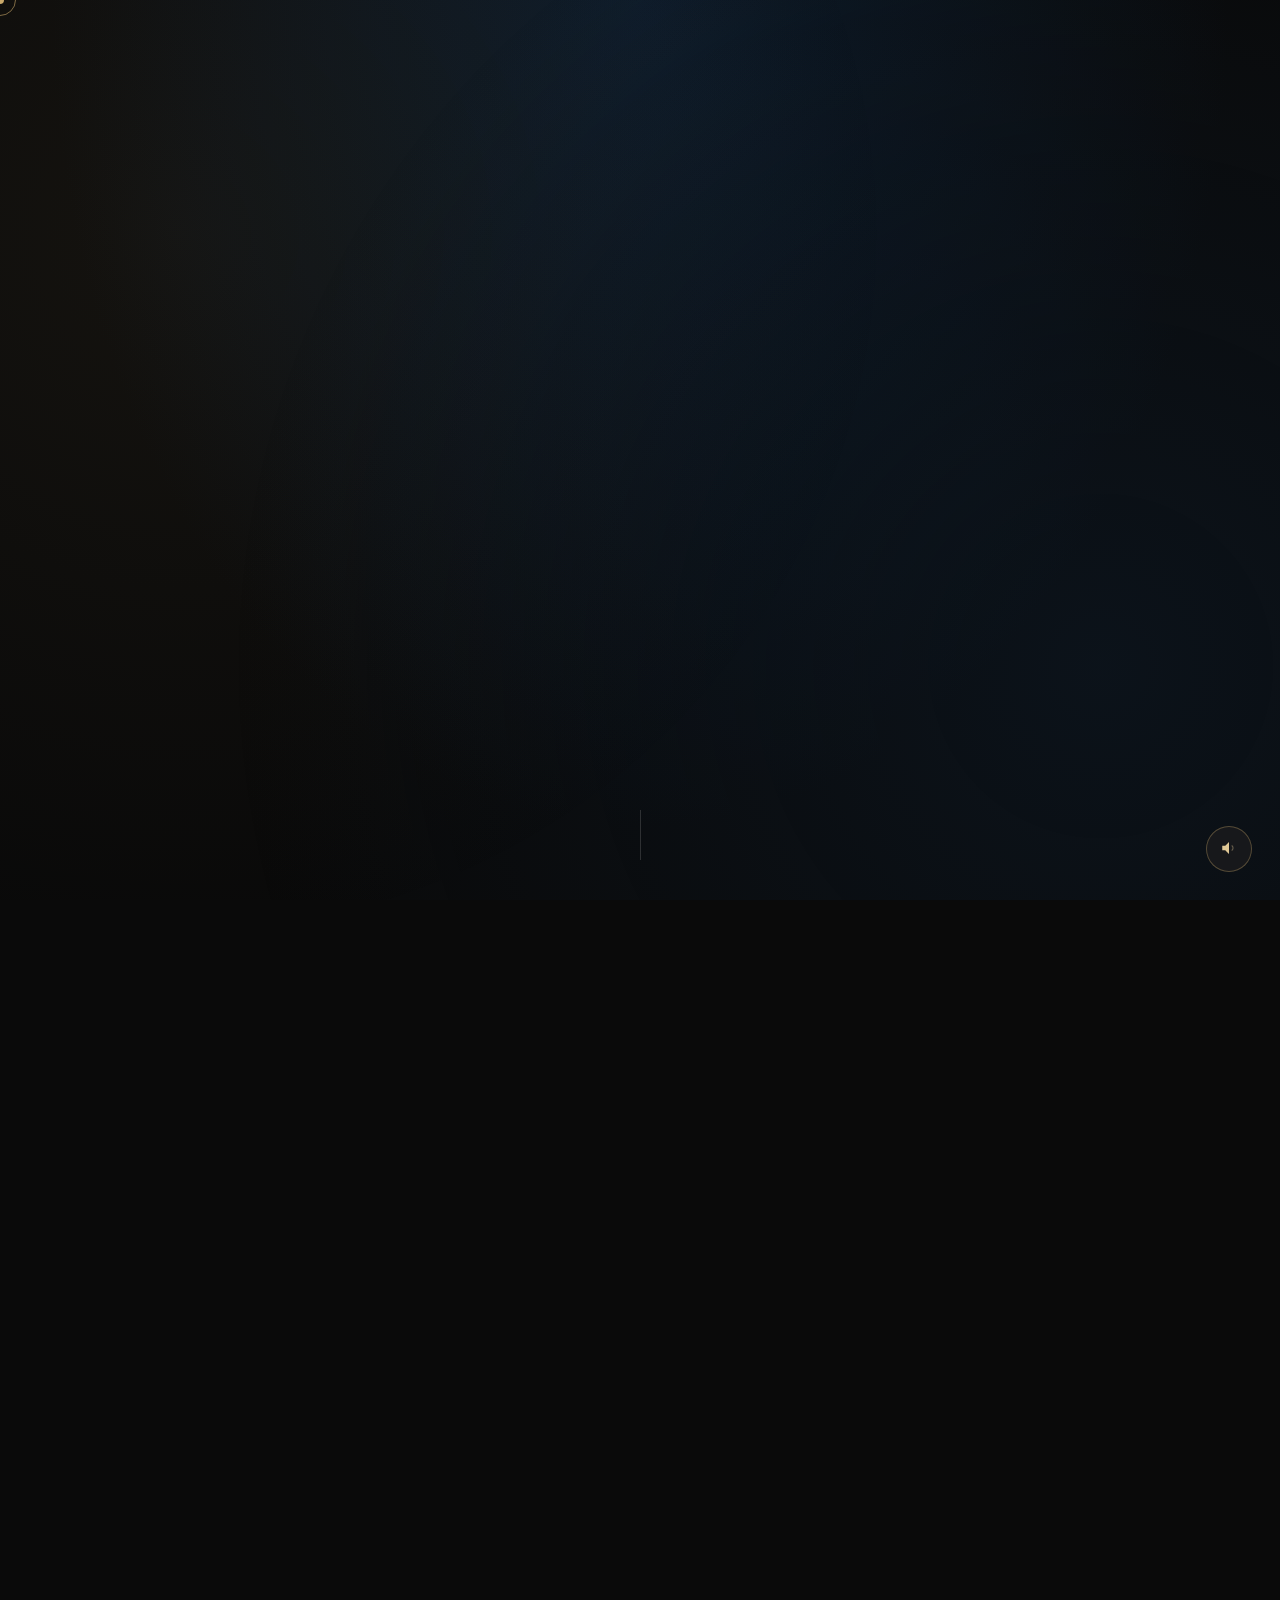
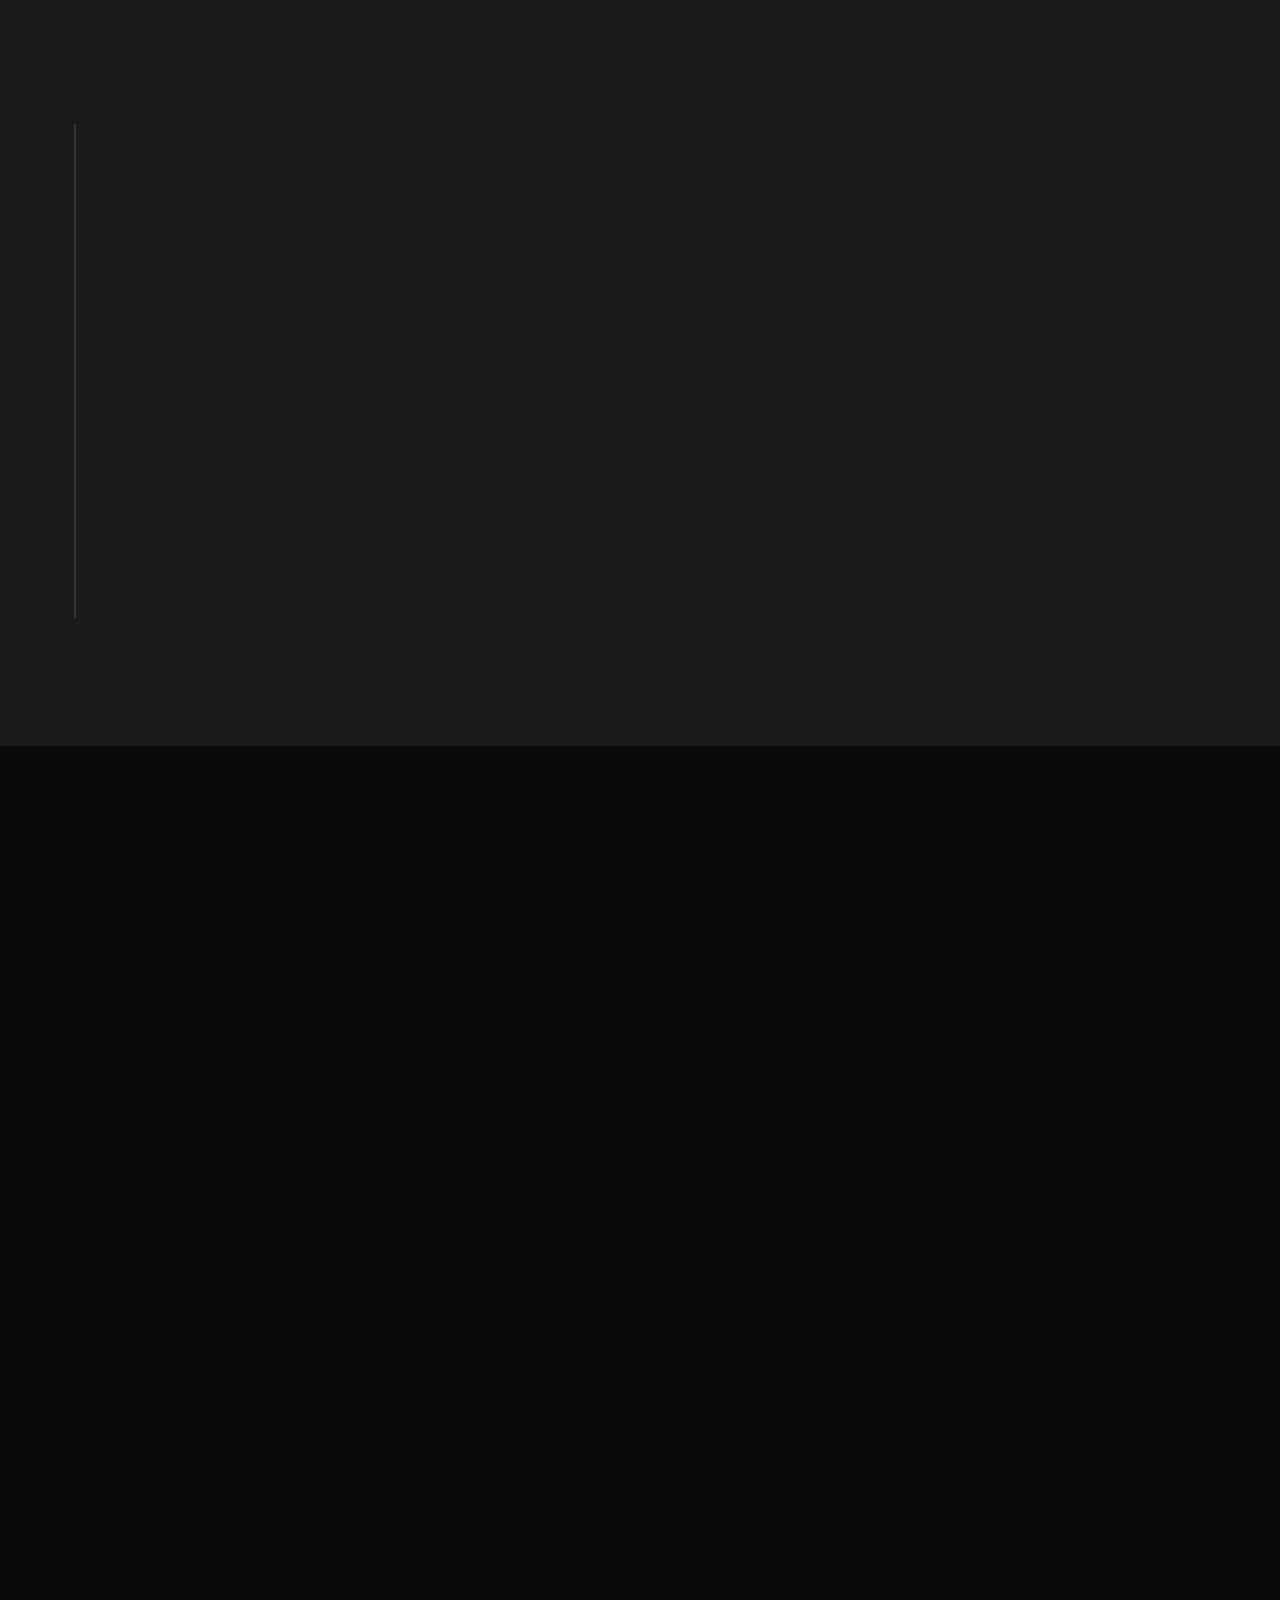
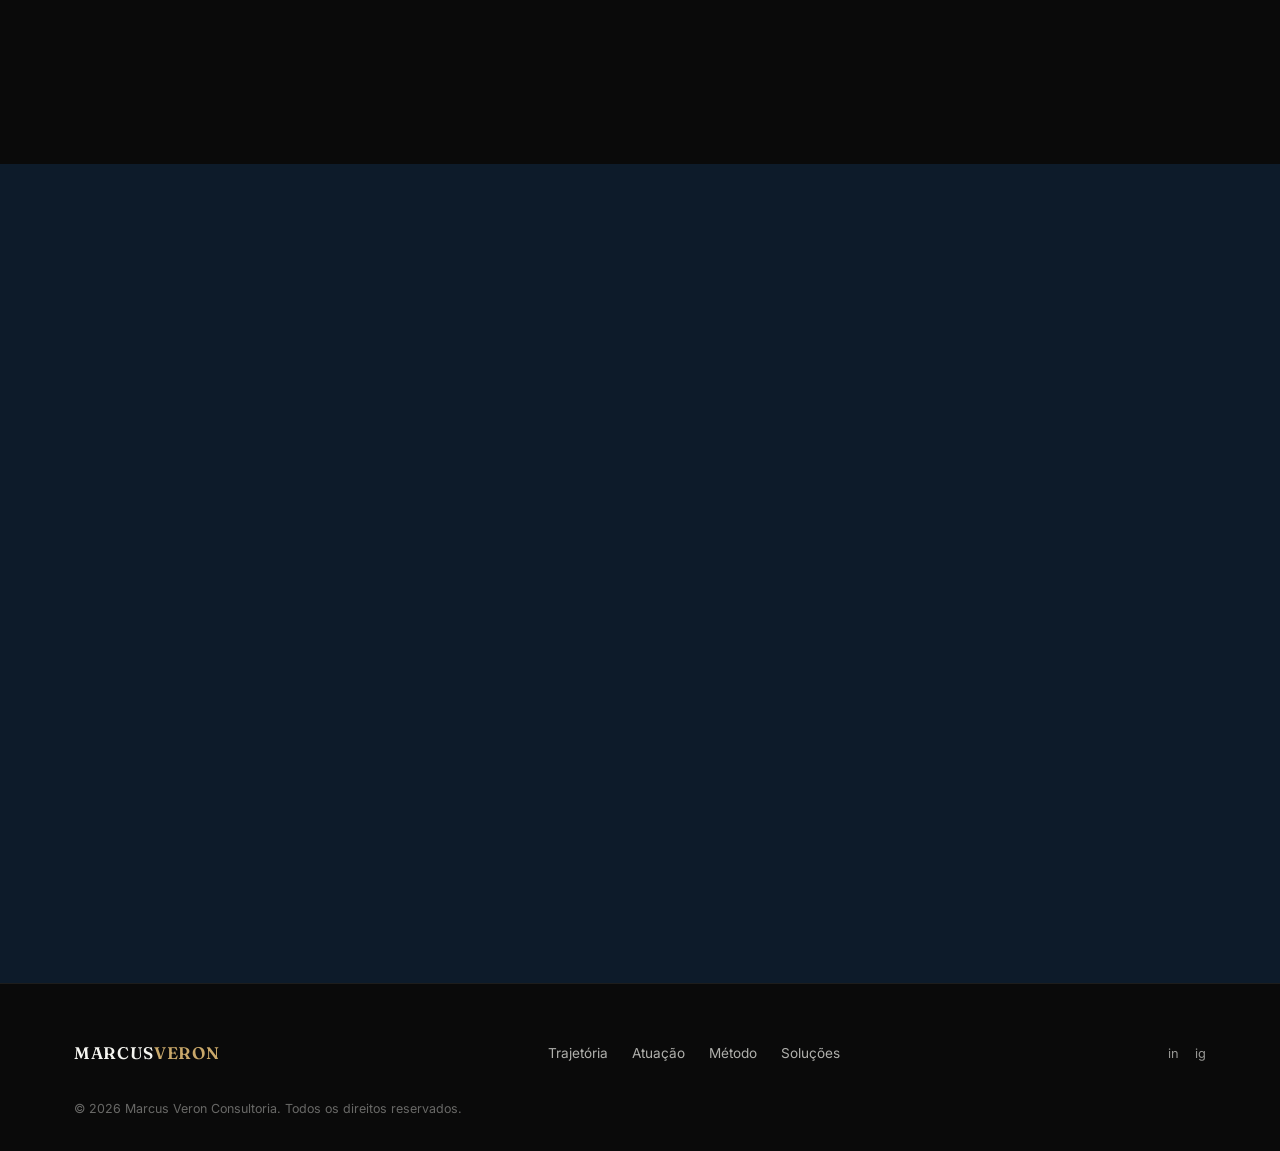
==== commit d6c3c72c: "Add files via upload" ====
--- a/index.html
+++ b/index.html
@@ -3,13 +3,14 @@
 <head>
 <meta charset="UTF-8">
 <meta name="viewport" content="width=device-width, initial-scale=1.0">
-<title>Âmbar Estética — Espaço de Bem-Estar</title>
-<meta name="description" content="Clínica de estética e bem-estar. Cuidado discreto, ritual e presença. Agende sua avaliação.">
-
+<title>Marcus Veron — Consultoria Estratégica de Alta Performance</title>
+<meta name="description" content="Consultoria estratégica para líderes e empresas que decidem rápido e executam com precisão. Autoridade, clareza e resultado.">
+
+<!-- Preload de fontes críticas -->
 <link rel="preconnect" href="https://fonts.googleapis.com">
 <link rel="preconnect" href="https://fonts.gstatic.com" crossorigin>
-<link rel="preload" as="style" href="https://fonts.googleapis.com/css2?family=Cormorant+Garamond:wght@400;500;600&family=Jost:wght@300;400;500&display=swap">
-<link rel="stylesheet" href="https://fonts.googleapis.com/css2?family=Cormorant+Garamond:wght@400;500;600&family=Jost:wght@300;400;500&display=swap" media="print" onload="this.media='all'">
+<link rel="preload" as="style" href="https://fonts.googleapis.com/css2?family=Fraunces:opsz,wght@9..144,400;9..144,600;9..144,700&family=Inter:wght@400;500;600&display=swap">
+<link rel="stylesheet" href="https://fonts.googleapis.com/css2?family=Fraunces:opsz,wght@9..144,400;9..144,600;9..144,700&family=Inter:wght@400;500;600&display=swap" media="print" onload="this.media='all'">
 
 <link rel="stylesheet" href="style.css">
 </head>
@@ -18,29 +19,27 @@
 <!-- Toggle de áudio -->
 <button id="audioToggle" class="audio-toggle" aria-label="Ativar música ambiente" aria-pressed="false">
   <span class="audio-toggle__icon" aria-hidden="true">
-    <svg viewBox="0 0 24 24" fill="none"><path d="M3 9v6h4l5 5V4L7 9H3z" fill="currentColor"/><path class="audio-wave" d="M16 9a4 4 0 010 6" stroke="currentColor" stroke-width="1.2" stroke-linecap="round"/></svg>
+    <svg viewBox="0 0 24 24" fill="none" xmlns="http://www.w3.org/2000/svg">
+      <path d="M3 9v6h4l5 5V4L7 9H3z" fill="currentColor"/>
+      <path class="audio-wave" d="M16 9a4 4 0 010 6" stroke="currentColor" stroke-width="1.5" stroke-linecap="round"/>
+    </svg>
   </span>
 </button>
 
-<!-- Cursor customizado: ponto de luz / folha dourada -->
-<div class="cursor-glow" id="cursorGlow" aria-hidden="true"></div>
-<div class="cursor-leaf" id="cursorLeaf" aria-hidden="true">
-  <svg viewBox="0 0 24 24" fill="none"><path d="M4 20c8-1 14-7 15-15-8 1-14 7-15 15z" stroke="currentColor" stroke-width="1.2" fill="currentColor" fill-opacity="0.15"/><path d="M5 19c4-4 8-8 13-13" stroke="currentColor" stroke-width="1"/></svg>
-</div>
-
-<!-- Partículas de brilho (Canvas 2D) -->
-<canvas id="glowCanvas" class="glow-canvas" aria-hidden="true"></canvas>
+<!-- Cursor customizado -->
+<div class="cursor-dot" aria-hidden="true"></div>
+<div class="cursor-ring" aria-hidden="true"></div>
 
 <!-- Navegação -->
 <header class="nav" data-reveal>
   <div class="nav__inner">
-    <a href="#hero" class="nav__brand">Âmbar<span>Estética</span></a>
+    <a href="#hero" class="nav__brand">MARCUS<span>VERON</span></a>
     <nav class="nav__links">
-      <a href="#sobre">O Espaço</a>
-      <a href="#tratamentos">Tratamentos</a>
-      <a href="#galeria">Ambiente</a>
-      <a href="#equipe">Especialistas</a>
-      <a href="#oferta" class="nav__cta">Agendar</a>
+      <a href="#credenciais">Trajetória</a>
+      <a href="#pilares">Atuação</a>
+      <a href="#metodologia">Método</a>
+      <a href="#oferta">Soluções</a>
+      <a href="#contato" class="nav__cta">Falar com a equipe</a>
     </nav>
   </div>
 </header>
@@ -49,224 +48,240 @@
 
   <!-- 1. HERO -->
   <section id="hero" class="hero">
-    <div class="hero__mist hero__mist--1" aria-hidden="true"></div>
-    <div class="hero__mist hero__mist--2" aria-hidden="true"></div>
-
-    <div class="container hero__grid">
+    <canvas id="heroCanvas" class="hero__canvas" aria-hidden="true"></canvas>
+    <div class="hero__parallax-layer hero__parallax-layer--1" aria-hidden="true"></div>
+    <div class="hero__parallax-layer hero__parallax-layer--2" aria-hidden="true"></div>
+
+    <div class="hero__grid">
       <div class="hero__copy">
-        <p class="eyebrow" data-reveal>Estética & Bem-Estar</p>
+        <p class="eyebrow" data-reveal>Consultoria estratégica · Alta liderança</p>
         <h1 class="hero__headline" data-reveal>
-          Cuidado que se sente<br><span class="hero__headline-accent">antes de se ver</span>
+          Decisões claras.<br>
+          <span class="hero__headline-accent">Resultados inegociáveis.</span>
         </h1>
         <p class="hero__subline" data-reveal>
-          Um espaço pensado para desacelerar. Protocolos personalizados, presença genuína e resultado discreto.
+          Há 17 anos orientando CEOs e diretorias na travessia entre a estratégia no papel e a execução no mundo real.
         </p>
-        <a href="#oferta" class="btn btn--gold" data-reveal data-cursor-leaf>Agendar avaliação</a>
-      </div>
-
-      <div class="hero__image-wrap" data-reveal>
-        <img
-          src="https://images.unsplash.com/photo-1540555700478-4be289fbecef?w=900&q=80&auto=format&fit=crop&fm=webp"
-          srcset="https://images.unsplash.com/photo-1540555700478-4be289fbecef?w=450&q=70&auto=format&fit=crop&fm=webp 450w,
-                  https://images.unsplash.com/photo-1540555700478-4be289fbecef?w=900&q=80&auto=format&fit=crop&fm=webp 900w"
-          sizes="(max-width: 768px) 320px, 480px"
-          alt="Espaço interno da clínica Âmbar Estética"
-          class="hero__image"
-          loading="eager" width="480" height="600"
-        >
-      </div>
-    </div>
-
-    <div class="hero__scroll-cue" aria-hidden="true"><span></span></div>
-  </section>
-
-  <!-- 2. SOBRE -->
-  <section id="sobre" class="sobre">
-    <div class="container sobre__grid">
-      <div class="sobre__photo-wrap" data-reveal>
-        <img
-          src="https://images.unsplash.com/photo-1556228720-195a672e8a03?w=800&q=78&auto=format&fit=crop&fm=webp"
-          alt="Sala de tratamento da clínica"
-          class="sobre__photo"
-          loading="lazy" width="440" height="540"
-        >
-      </div>
-      <div class="sobre__copy">
-        <p class="eyebrow" data-reveal>O Espaço</p>
-        <h2 class="section-title" data-reveal>Um ritual, não um procedimento</h2>
-        <p class="section-lead" data-reveal>
-          Cada visita é pensada como uma pausa. Da recepção ao protocolo final, o objetivo é que você saia mais leve do que entrou.
-        </p>
-        <p class="sobre__text" data-reveal>
-          Há oito anos cuidando de peles e corpos com técnica avançada e sensibilidade humana — sem pressa, sem excesso, apenas o necessário.
-        </p>
-      </div>
-    </div>
-  </section>
-
-  <!-- 3. TRATAMENTOS -->
-  <section id="tratamentos" class="tratamentos">
-    <div class="container">
-      <p class="eyebrow" data-reveal>Tratamentos</p>
-      <h2 class="section-title" data-reveal>Protocolos sob medida</h2>
-
-      <div class="tratamentos-grid">
-        <article class="glass-card" data-reveal>
-          <div class="glass-card__icon" aria-hidden="true">
-            <svg viewBox="0 0 40 40" fill="none"><circle cx="20" cy="20" r="14" stroke="currentColor" stroke-width="1.2"/><path d="M20 12v8l6 4" stroke="currentColor" stroke-width="1.2" stroke-linecap="round"/></svg>
+        <a href="#oferta" class="btn btn--gold" data-reveal data-magnetic>Conhecer as soluções</a>
+      </div>
+
+      <div class="hero__portrait-wrap" data-reveal>
+        <div class="hero__portrait" id="heroPortrait">
+          <img
+            src="https://images.unsplash.com/photo-1556157382-97eda2d62296?w=900&q=80&auto=format&fit=crop&fm=webp"
+            srcset="https://images.unsplash.com/photo-1556157382-97eda2d62296?w=450&q=70&auto=format&fit=crop&fm=webp 450w,
+                    https://images.unsplash.com/photo-1556157382-97eda2d62296?w=900&q=80&auto=format&fit=crop&fm=webp 900w"
+            sizes="(max-width: 768px) 280px, 420px"
+            alt="Marcus Veron, consultor estratégico, em retrato corporativo"
+            class="hero__portrait-img"
+            loading="eager"
+            width="420" height="520"
+          >
+          <div class="hero__portrait-reveal" aria-hidden="true">
+            <span>AUTORIDADE</span>
+            <span>CLAREZA</span>
+            <span>EXECUÇÃO</span>
           </div>
-          <h3>Facial Renovador</h3>
-          <p>Limpeza profunda, esfoliação suave e máscara nutritiva personalizada.</p>
-        </article>
-
-        <article class="glass-card" data-reveal>
-          <div class="glass-card__icon" aria-hidden="true">
-            <svg viewBox="0 0 40 40" fill="none"><path d="M10 30c4-10 16-10 20 0M14 18a6 6 0 0112 0" stroke="currentColor" stroke-width="1.2" stroke-linecap="round"/></svg>
+        </div>
+      </div>
+    </div>
+
+    <div class="hero__scroll-cue" aria-hidden="true">
+      <span></span>
+    </div>
+  </section>
+
+  <!-- 2. CREDENCIAIS -->
+  <section id="credenciais" class="credenciais">
+    <div class="container">
+      <p class="eyebrow" data-reveal>Trajetória</p>
+      <h2 class="section-title" data-reveal>Números que sustentam cada recomendação</h2>
+      <p class="section-lead" data-reveal>
+        Não é sobre teoria de gestão. É sobre decisões tomadas sob pressão real, em empresas reais, com resultado medido.
+      </p>
+
+      <div class="stats-grid">
+        <div class="stat" data-reveal>
+          <span class="stat__number" data-count-to="17">0</span>
+          <span class="stat__suffix">anos</span>
+          <span class="stat__label">de atuação em consultoria executiva</span>
+        </div>
+        <div class="stat" data-reveal>
+          <span class="stat__number" data-count-to="140">0</span>
+          <span class="stat__suffix">+</span>
+          <span class="stat__label">empresas orientadas em decisões críticas</span>
+        </div>
+        <div class="stat" data-reveal>
+          <span class="stat__number" data-count-to="89">0</span>
+          <span class="stat__suffix">%</span>
+          <span class="stat__label">dos clientes renovam o contrato anual</span>
+        </div>
+        <div class="stat" data-reveal>
+          <span class="stat__number" data-count-to="2.4">0</span>
+          <span class="stat__suffix">B</span>
+          <span class="stat__label">em decisões de investimento acompanhadas</span>
+        </div>
+      </div>
+    </div>
+  </section>
+
+  <!-- 3. SERVIÇOS / PILARES -->
+  <section id="pilares" class="pilares">
+    <div class="container">
+      <p class="eyebrow" data-reveal>Atuação</p>
+      <h2 class="section-title" data-reveal>Três frentes. Um único padrão de exigência.</h2>
+
+      <div class="pilares-grid">
+        <article class="pilar-card" data-reveal>
+          <div class="pilar-card__icon" aria-hidden="true">
+            <svg viewBox="0 0 48 48" fill="none"><path d="M24 4l16 8v16l-16 8-16-8V12l16-8z" stroke="currentColor" stroke-width="1.5"/><path d="M24 20v16M8 12l16 8 16-8" stroke="currentColor" stroke-width="1.5"/></svg>
           </div>
-          <h3>Massagem Modeladora</h3>
-          <p>Técnica manual para drenagem, relaxamento e contorno corporal.</p>
-        </article>
-
-        <article class="glass-card" data-reveal>
-          <div class="glass-card__icon" aria-hidden="true">
-            <svg viewBox="0 0 40 40" fill="none"><path d="M20 8c4 6 8 10 8 16a8 8 0 01-16 0c0-6 4-10 8-16z" stroke="currentColor" stroke-width="1.2"/></svg>
+          <h3>Decisão Estratégica</h3>
+          <p>Estruturação de cenários, riscos e trade-offs para decisões de alto impacto — fusões, expansão, reposicionamento de mercado.</p>
+        </article>
+
+        <article class="pilar-card" data-reveal>
+          <div class="pilar-card__icon" aria-hidden="true">
+            <svg viewBox="0 0 48 48" fill="none"><circle cx="24" cy="24" r="18" stroke="currentColor" stroke-width="1.5"/><path d="M24 14v10l7 7" stroke="currentColor" stroke-width="1.5" stroke-linecap="round"/></svg>
           </div>
-          <h3>Hidratação Profunda</h3>
-          <p>Reposição de ativos para peles ressecadas, com efeito imediato.</p>
-        </article>
-      </div>
-    </div>
-  </section>
-
-  <!-- 4. GALERIA -->
-  <section id="galeria" class="galeria">
-    <div class="container">
-      <p class="eyebrow" data-reveal>O Ambiente</p>
-      <h2 class="section-title" data-reveal>Cada detalhe pensado para acalmar</h2>
-
-      <div class="galeria-grid">
-        <div class="galeria-item" data-reveal>
-          <img src="https://images.unsplash.com/photo-1576091160550-2173dba999ef?w=500&q=75&auto=format&fit=crop&fm=webp" alt="Sala de espera da clínica" loading="lazy" width="320" height="380" class="galeria-item__img">
-        </div>
-        <div class="galeria-item" data-reveal>
-          <img src="https://images.unsplash.com/photo-1519823551278-64ac92734fb1?w=500&q=75&auto=format&fit=crop&fm=webp" alt="Sala de tratamento" loading="lazy" width="320" height="380" class="galeria-item__img">
-        </div>
-        <div class="galeria-item" data-reveal>
-          <img src="https://images.unsplash.com/photo-1570172619644-dfd03ed5d881?w=500&q=75&auto=format&fit=crop&fm=webp" alt="Detalhe de produtos naturais" loading="lazy" width="320" height="380" class="galeria-item__img">
-        </div>
-      </div>
-    </div>
-  </section>
-
-  <!-- 5. DEPOIMENTOS -->
+          <h3>Governança e Execução</h3>
+          <p>Implantação de rituais de gestão e indicadores que transformam plano em rotina de entrega, com prazos e donos claros.</p>
+        </article>
+
+        <article class="pilar-card" data-reveal>
+          <div class="pilar-card__icon" aria-hidden="true">
+            <svg viewBox="0 0 48 48" fill="none"><path d="M8 40V24M24 40V8M40 40V18" stroke="currentColor" stroke-width="1.5" stroke-linecap="round"/></svg>
+          </div>
+          <h3>Liderança de Diretoria</h3>
+          <p>Mentoria individual para C-levels em momentos de transição: novo cargo, crise, sucessão ou crescimento acelerado.</p>
+        </article>
+      </div>
+    </div>
+  </section>
+
+  <!-- 4. DEPOIMENTOS -->
   <section id="depoimentos" class="depoimentos">
     <div class="container">
-      <p class="eyebrow" data-reveal>Experiências</p>
-      <h2 class="section-title" data-reveal>O que dizem depois da primeira sessão</h2>
+      <p class="eyebrow" data-reveal>Prova social</p>
+      <h2 class="section-title" data-reveal>O que dizem depois de decidir junto</h2>
 
       <div class="depoimentos-grid">
-        <figure class="glass-card glass-card--quote" data-reveal>
-          <blockquote>"Saí de lá como se tivesse desacelerado uma semana inteira em uma hora."</blockquote>
-          <figcaption>Camila Reis</figcaption>
+        <figure class="depoimento-card" data-reveal>
+          <img src="https://images.unsplash.com/photo-1573497019940-1c28c88b4f3e?w=160&q=70&auto=format&fit=crop&fm=webp" alt="Retrato de cliente, diretora financeira" loading="lazy" width="64" height="64" class="depoimento-card__avatar">
+          <blockquote>"Trouxe a clareza que faltava entre o board e a operação. Em três meses, decisões que travavam há um ano saíram do papel."</blockquote>
+          <figcaption><strong>Renata Aguiar</strong><span>CFO, Grupo Altiva</span></figcaption>
         </figure>
-        <figure class="glass-card glass-card--quote" data-reveal>
-          <blockquote>"O cuidado com cada detalhe do ambiente já é parte do tratamento."</blockquote>
-          <figcaption>Patrícia Lemos</figcaption>
+
+        <figure class="depoimento-card" data-reveal>
+          <img src="https://images.unsplash.com/photo-1560250097-0b93528c311a?w=160&q=70&auto=format&fit=crop&fm=webp" alt="Retrato de cliente, CEO" loading="lazy" width="64" height="64" class="depoimento-card__avatar">
+          <blockquote>"Não é consultoria de slide. É alguém que se senta na mesa e assume o risco da recomendação junto com você."</blockquote>
+          <figcaption><strong>Diego Salum</strong><span>CEO, Construtora Marechal</span></figcaption>
         </figure>
-        <figure class="glass-card glass-card--quote" data-reveal>
-          <blockquote>"Resultado visível sem nunca parecer artificial. Exatamente o que eu queria."</blockquote>
-          <figcaption>Beatriz Hofmann</figcaption>
+
+        <figure class="depoimento-card" data-reveal>
+          <img src="https://images.unsplash.com/photo-1580489944761-15a19d654956?w=160&q=70&auto=format&fit=crop&fm=webp" alt="Retrato de cliente, sócia-fundadora" loading="lazy" width="64" height="64" class="depoimento-card__avatar">
+          <blockquote>"Mudou a forma como a diretoria discute prioridade. Hoje a gente discorda rápido e decide mais rápido ainda."</blockquote>
+          <figcaption><strong>Helena Bicalho</strong><span>Sócia-fundadora, Vetor Capital</span></figcaption>
         </figure>
       </div>
     </div>
   </section>
 
-  <!-- 6. EQUIPE -->
-  <section id="equipe" class="equipe">
-    <div class="container">
-      <p class="eyebrow" data-reveal>Especialistas</p>
-      <h2 class="section-title" data-reveal>Mãos de confiança</h2>
-
-      <div class="equipe-grid">
-        <article class="especialista-card" data-reveal>
-          <img src="https://images.unsplash.com/photo-1559839734-2b71ea197ec2?w=300&q=75&auto=format&fit=crop&fm=webp" alt="Esteticista Larissa Monte" loading="lazy" width="200" height="240" class="especialista-card__photo">
-          <h3>Larissa Monte</h3>
-          <span>Esteticista facial</span>
-        </article>
-        <article class="especialista-card" data-reveal>
-          <img src="https://images.unsplash.com/photo-1594824476967-48c8b964273f?w=300&q=75&auto=format&fit=crop&fm=webp" alt="Terapeuta Ana Beatriz" loading="lazy" width="200" height="240" class="especialista-card__photo">
-          <h3>Ana Beatriz</h3>
-          <span>Terapeuta corporal</span>
-        </article>
-        <article class="especialista-card" data-reveal>
-          <img src="https://images.unsplash.com/photo-1551601651-2a8555f1a136?w=300&q=75&auto=format&fit=crop&fm=webp" alt="Especialista Marina Toledo" loading="lazy" width="200" height="240" class="especialista-card__photo">
-          <h3>Marina Toledo</h3>
-          <span>Especialista em hidratação</span>
-        </article>
-      </div>
-    </div>
-  </section>
-
-  <!-- 7. OFERTA / PLANOS -->
+  <!-- 5. METODOLOGIA / TIMELINE -->
+  <section id="metodologia" class="metodologia">
+    <div class="container">
+      <p class="eyebrow" data-reveal>Método</p>
+      <h2 class="section-title" data-reveal>Como a virada de chave acontece</h2>
+
+      <div class="timeline" id="timeline">
+        <svg class="timeline__line" viewBox="0 0 4 1000" preserveAspectRatio="none" aria-hidden="true">
+          <line x1="2" y1="0" x2="2" y2="1000" stroke="currentColor" stroke-width="2" stroke-dasharray="1000" />
+        </svg>
+
+        <div class="timeline__step" data-reveal>
+          <span class="timeline__marker"></span>
+          <h3>Diagnóstico</h3>
+          <p>Imersão de duas semanas para mapear decisões travadas, gargalos de governança e pontos cegos da diretoria.</p>
+        </div>
+        <div class="timeline__step" data-reveal>
+          <span class="timeline__marker"></span>
+          <h3>Arquitetura da decisão</h3>
+          <p>Estruturação de cenários e critérios objetivos para a escolha — sem viés de quem mais fala alto na sala.</p>
+        </div>
+        <div class="timeline__step" data-reveal>
+          <span class="timeline__marker"></span>
+          <h3>Execução acompanhada</h3>
+          <p>Acompanhamento quinzenal com a liderança até o resultado virar rotina, não exceção.</p>
+        </div>
+        <div class="timeline__step" data-reveal>
+          <span class="timeline__marker"></span>
+          <h3>Transferência de método</h3>
+          <p>A diretoria absorve o processo de decisão — o objetivo é que, no fim, você não precise mais de mim.</p>
+        </div>
+      </div>
+    </div>
+  </section>
+
+  <!-- 6. OFERTA / PLANOS -->
   <section id="oferta" class="oferta">
     <div class="container">
-      <p class="eyebrow" data-reveal>Agendar</p>
-      <h2 class="section-title" data-reveal>Comece com uma avaliação completa</h2>
+      <p class="eyebrow" data-reveal>Soluções</p>
+      <h2 class="section-title" data-reveal>Escolha o nível de profundidade que seu momento exige</h2>
 
       <div class="planos-grid">
-        <article class="glass-card plano-card plano-card--entrada" data-reveal>
-          <h3>Avaliação + Ritual de Boas-Vindas</h3>
-          <p class="plano-card__desc">Sessão de avaliação completa seguida de um protocolo introdutório de relaxamento.</p>
+        <article class="plano-card plano-card--entrada" data-reveal>
+          <h3>Diagnóstico Inicial</h3>
+          <p class="plano-card__desc">Sessão de leitura estratégica para identificar a decisão mais urgente da sua operação agora.</p>
           <p class="plano-card__price"><span class="plano-card__currency">R$</span>99<span class="plano-card__cents">,90</span></p>
           <ul class="plano-card__features">
-            <li>Avaliação de pele e corpo (60 min)</li>
-            <li>Ritual de boas-vindas incluso</li>
-            <li>Plano de cuidado personalizado</li>
+            <li>Sessão de diagnóstico 1:1 (90 min)</li>
+            <li>Relatório de pontos críticos</li>
+            <li>Plano de próximos passos</li>
           </ul>
-          <a href="#" class="btn btn--gold btn--full" data-cursor-leaf>Agendar agora</a>
-        </article>
-
-        <article class="glass-card plano-card" data-reveal>
-          <h3>Protocolo Avançado</h3>
-          <p class="plano-card__desc">Pacote de sessões combinadas para resultados contínuos e duradouros.</p>
+          <a href="#" class="btn btn--gold btn--full" data-magnetic>Começar agora</a>
+        </article>
+
+        <article class="plano-card" data-reveal>
+          <h3>Consultoria Contínua</h3>
+          <p class="plano-card__desc">Acompanhamento mensal de governança e decisões com a diretoria, sob medida para o porte da empresa.</p>
           <p class="plano-card__price plano-card__price--quote">Solicitar orçamento</p>
           <ul class="plano-card__features">
-            <li>Pacote de 4 a 8 sessões</li>
-            <li>Acompanhamento de evolução</li>
-            <li>Produtos de manutenção inclusos</li>
+            <li>Reuniões quinzenais com a liderança</li>
+            <li>Acompanhamento de indicadores</li>
+            <li>Suporte direto entre sessões</li>
           </ul>
           <a href="#contato" class="btn btn--outline btn--full">Solicitar orçamento</a>
         </article>
 
-        <article class="glass-card plano-card" data-reveal>
-          <h3>Assinatura de Cuidado</h3>
-          <p class="plano-card__desc">Plano contínuo mensal com prioridade de agenda e tratamentos rotativos.</p>
+        <article class="plano-card" data-reveal>
+          <h3>Projeto Exclusivo</h3>
+          <p class="plano-card__desc">Imersão completa para momentos de transição: sucessão, fusão, crise ou expansão de alto risco.</p>
           <p class="plano-card__price plano-card__price--quote">Solicitar orçamento</p>
           <ul class="plano-card__features">
-            <li>Sessões mensais inclusas</li>
-            <li>Prioridade de horário</li>
-            <li>Desconto em protocolos extras</li>
+            <li>Diagnóstico e plano sob medida</li>
+            <li>Presença acompanhando decisões-chave</li>
+            <li>Relatório executivo para o board</li>
           </ul>
           <a href="#contato" class="btn btn--outline btn--full">Solicitar orçamento</a>
         </article>
       </div>
 
       <div class="oferta__whatsapp-wrap" data-reveal>
-        <a href="#" class="btn-whatsapp" data-cursor-leaf aria-label="Falar pelo WhatsApp">
+        <a href="#" class="btn-whatsapp" data-magnetic aria-label="Falar pelo WhatsApp">
           <svg viewBox="0 0 24 24" fill="currentColor" aria-hidden="true"><path d="M17.5 14.4c-.3-.1-1.7-.8-2-.9-.3-.1-.5-.1-.7.1-.2.3-.7.9-.9 1.1-.2.2-.3.2-.6.1-.3-.2-1.3-.5-2.4-1.5-.9-.8-1.5-1.8-1.7-2.1-.2-.3 0-.5.1-.6l.5-.6c.1-.2.1-.4 0-.6-.1-.2-.6-1.4-.8-1.9-.2-.4-.4-.4-.6-.4h-.5c-.2 0-.5.1-.7.3-.2.2-.9.9-.9 2.1 0 1.2.9 2.4 1 2.6.1.2 1.8 2.8 4.5 3.9 2.7 1.1 2.7.7 3.2.6.5 0 1.6-.6 1.8-1.3.2-.6.2-1.1.1-1.2-.1-.1-.2-.2-.4-.3z"/><path d="M12 2a10 10 0 00-8.6 15.1L2 22l5.1-1.3A10 10 0 1012 2z"/></svg>
-          Falar com a clínica
+          Falar com a equipe no WhatsApp
         </a>
       </div>
     </div>
   </section>
 
-  <!-- 8. CONTATO -->
+  <!-- 7. CONTATO -->
   <section id="contato" class="contato">
     <div class="container container--narrow">
-      <p class="eyebrow" data-reveal>Próximo passo</p>
-      <h2 class="section-title" data-reveal>Vamos cuidar de você</h2>
-      <p class="section-lead" data-reveal>
-        Preencha o formulário e nossa equipe entra em contato em até um dia útil.
+      <p class="eyebrow eyebrow--light" data-reveal>Próximo passo</p>
+      <h2 class="section-title section-title--light" data-reveal>Vamos conversar sobre a sua decisão</h2>
+      <p class="section-lead section-lead--light" data-reveal>
+        Conte brevemente o contexto. A equipe responde em até um dia útil.
       </p>
 
       <form class="form" data-reveal novalidate>
@@ -276,13 +291,13 @@
         </div>
         <div class="form__field">
           <input type="email" id="email" name="email" required placeholder=" ">
-          <label for="email">E-mail</label>
+          <label for="email">E-mail corporativo</label>
         </div>
         <div class="form__field">
-          <textarea id="mensagem" name="mensagem" rows="4" placeholder=" "></textarea>
-          <label for="mensagem">Conte o que você procura</label>
-        </div>
-        <button type="submit" class="btn btn--gold" data-cursor-leaf>Enviar mensagem</button>
+          <textarea id="mensagem" name="mensagem" rows="4" required placeholder=" "></textarea>
+          <label for="mensagem">Contexto da decisão</label>
+        </div>
+        <button type="submit" class="btn btn--gold" data-magnetic>Enviar mensagem</button>
       </form>
     </div>
   </section>
@@ -291,26 +306,29 @@
 
 <footer class="footer">
   <div class="container footer__inner">
-    <a href="#hero" class="nav__brand">Âmbar<span>Estética</span></a>
+    <a href="#hero" class="nav__brand">MARCUS<span>VERON</span></a>
     <nav class="footer__links">
-      <a href="#sobre">O Espaço</a>
-      <a href="#tratamentos">Tratamentos</a>
-      <a href="#galeria">Ambiente</a>
-      <a href="#equipe">Especialistas</a>
+      <a href="#credenciais">Trajetória</a>
+      <a href="#pilares">Atuação</a>
+      <a href="#metodologia">Método</a>
+      <a href="#oferta">Soluções</a>
     </nav>
     <div class="footer__social">
-      <a href="#" aria-label="Instagram">Instagram</a>
+      <a href="#" aria-label="LinkedIn">in</a>
+      <a href="#" aria-label="Instagram">ig</a>
     </div>
   </div>
   <div class="container footer__legal">
-    <p>&copy; 2026 Âmbar Estética. Todos os direitos reservados.</p>
+    <p>&copy; 2026 Marcus Veron Consultoria. Todos os direitos reservados.</p>
   </div>
 </footer>
 
+<!-- Scripts: Lenis, GSAP, ScrollTrigger, Howler, Three.js via CDN -->
 <script src="https://unpkg.com/@studio-freight/lenis@1.0.42/dist/lenis.min.js" defer></script>
 <script src="https://cdnjs.cloudflare.com/ajax/libs/gsap/3.12.5/gsap.min.js" defer></script>
 <script src="https://cdnjs.cloudflare.com/ajax/libs/gsap/3.12.5/ScrollTrigger.min.js" defer></script>
 <script src="https://cdnjs.cloudflare.com/ajax/libs/howler/2.2.4/howler.min.js" defer></script>
+<script src="https://cdnjs.cloudflare.com/ajax/libs/three.js/r128/three.min.js" defer></script>
 
 <script type="module" src="js/config.js" defer></script>
 <script type="module" src="js/cursor.js" defer></script>
--- a/style.css
+++ b/style.css
@@ -1,23 +1,25 @@
 /* ============================================
-   ESTÉTICA/CLÍNICA CLEAN LUXURY — Elegante/Suave
+   GERENTE/AUTORIDADE — Corporativo Dark Mode
    Variáveis de Design
    ============================================ */
 :root {
-  --color-white: #fdfcfa;
-  --color-cream: #f6f2ec;
-  --color-stone: #e8e3da;
-  --color-gray-light: #c9c5bd;
-  --color-gold: #b9986a;
-  --color-gold-soft: #d8c4a0;
-  --color-serenity-blue: #a9c4d4;
-  --color-text: #2e2c29;
-
-  --font-display: 'Cormorant Garamond', Georgia, serif;
-  --font-body: 'Jost', -apple-system, sans-serif;
-
-  --container-width: 1160px;
-  --space-section: clamp(6rem, 12vw, 10rem);
-  --ease-soft: cubic-bezier(0.22, 1, 0.36, 1);
+  --color-black: #0a0a0a;
+  --color-charcoal: #1a1a1d;
+  --color-charcoal-light: #2c2c30;
+  --color-white: #f5f5f0;
+  --color-navy: #0d1b2a;
+  --color-gold: #c9a86a;
+  --color-gold-light: #e0c896;
+
+  --font-display: 'Fraunces', Georgia, serif;
+  --font-body: 'Inter', -apple-system, sans-serif;
+
+  --container-width: 1180px;
+  --space-section: clamp(5rem, 10vw, 9rem);
+  --ease-elegant: cubic-bezier(0.16, 1, 0.3, 1);
+
+  --cursor-size-dot: 8px;
+  --cursor-size-ring: 32px;
 }
 
 /* ============================================
@@ -25,119 +27,124 @@
    ============================================ */
 * { margin: 0; padding: 0; box-sizing: border-box; }
 
+html {
+  scroll-behavior: auto; /* Lenis assume o controle */
+}
+
 body {
-  background: var(--color-white);
-  color: var(--color-text);
+  background: var(--color-black);
+  color: var(--color-white);
   font-family: var(--font-body);
-  font-weight: 300;
-  font-size: 1rem;
-  line-height: 1.75;
+  font-weight: 400;
+  line-height: 1.6;
   overflow-x: hidden;
 }
 
 img { max-width: 100%; display: block; }
-a { color: inherit; text-decoration: none; }
+
+a {
+  color: inherit;
+  text-decoration: none;
+}
+
 button { font-family: inherit; cursor: pointer; border: none; background: none; }
 
-.container { width: 100%; max-width: var(--container-width); margin: 0 auto; padding: 0 1.75rem; }
-.container--narrow { max-width: 640px; }
+.container {
+  width: 100%;
+  max-width: var(--container-width);
+  margin: 0 auto;
+  padding: 0 1.5rem;
+}
+
+.container--narrow { max-width: 720px; }
 
 /* ============================================
    TIPOGRAFIA
    ============================================ */
 .eyebrow {
   font-family: var(--font-body);
-  font-size: 0.78rem;
-  font-weight: 500;
-  letter-spacing: 0.22em;
+  font-size: 0.75rem;
+  font-weight: 600;
+  letter-spacing: 0.18em;
   text-transform: uppercase;
   color: var(--color-gold);
-  margin-bottom: 1.5rem;
-}
+  margin-bottom: 1.25rem;
+}
+.eyebrow--light { color: var(--color-gold-light); }
 
 .section-title {
   font-family: var(--font-display);
-  font-weight: 500;
-  font-size: clamp(1.9rem, 4vw, 2.9rem);
-  line-height: 1.25;
-  letter-spacing: 0.01em;
-  max-width: 700px;
-  margin-bottom: 1.5rem;
-  color: var(--color-text);
-}
+  font-weight: 600;
+  font-size: clamp(1.9rem, 4vw, 2.85rem);
+  letter-spacing: 0.005em;
+  line-height: 1.15;
+  max-width: 760px;
+  margin-bottom: 1.25rem;
+}
+.section-title--light { color: var(--color-white); }
 
 .section-lead {
   font-size: 1.05rem;
-  font-weight: 300;
-  color: rgba(46, 44, 41, 0.62);
-  max-width: 540px;
-  margin-bottom: 3.5rem;
-}
-
-/* ============================================
-   CURSOR CUSTOMIZADO — ponto de luz / folha dourada
-   ============================================ */
-.cursor-glow, .cursor-leaf {
+  color: rgba(245, 245, 240, 0.65);
+  max-width: 560px;
+  margin-bottom: 3rem;
+}
+.section-lead--light { color: rgba(245, 245, 240, 0.6); }
+
+/* ============================================
+   CURSOR CUSTOMIZADO — desativado via JS em mobile/reduced-motion
+   ============================================ */
+.cursor-dot, .cursor-ring {
   position: fixed;
   top: 0; left: 0;
+  border-radius: 50%;
   pointer-events: none;
   z-index: 9999;
   will-change: transform, opacity;
   transform: translate(-50%, -50%);
 }
-.cursor-glow {
-  width: 14px; height: 14px;
-  border-radius: 50%;
-  background: radial-gradient(circle, rgba(185,152,106,0.9), rgba(185,152,106,0.1) 70%);
-  filter: blur(2px);
-  transition: opacity 0.25s;
-}
-.cursor-leaf {
-  width: 24px; height: 24px;
-  color: var(--color-gold);
-  opacity: 0;
-  transition: opacity 0.25s, transform 0.25s var(--ease-soft);
-}
-.cursor-leaf svg { width: 100%; height: 100%; }
-.cursor-leaf.is-active { opacity: 1; }
-.cursor-glow.is-hidden-by-leaf { opacity: 0; }
-
-body.cursor-hidden .cursor-glow,
-body.cursor-hidden .cursor-leaf { opacity: 0 !important; }
-body.cursor-disabled .cursor-glow,
-body.cursor-disabled .cursor-leaf { display: none; }
-
-/* ============================================
-   PARTÍCULAS DE BRILHO — Canvas 2D
-   ============================================ */
-.glow-canvas {
-  position: fixed;
-  inset: 0;
-  z-index: 1;
-  pointer-events: none;
-  opacity: 0.7;
-}
+.cursor-dot {
+  width: var(--cursor-size-dot);
+  height: var(--cursor-size-dot);
+  background: var(--color-gold);
+  transition: opacity 0.2s;
+}
+.cursor-ring {
+  width: var(--cursor-size-ring);
+  height: var(--cursor-size-ring);
+  border: 1px solid var(--color-gold);
+  opacity: 0.6;
+  transition: opacity 0.2s;
+}
+.cursor-ring.is-active { transform: translate(-50%, -50%) scale(1.6); }
+body.cursor-hidden .cursor-dot,
+body.cursor-hidden .cursor-ring { opacity: 0; }
+body.cursor-disabled .cursor-dot,
+body.cursor-disabled .cursor-ring { display: none; }
 
 /* ============================================
    AUDIO TOGGLE
    ============================================ */
 .audio-toggle {
   position: fixed;
-  bottom: 1.75rem; right: 1.75rem;
+  bottom: 1.75rem;
+  right: 1.75rem;
   z-index: 500;
-  width: 46px; height: 46px;
+  width: 46px;
+  height: 46px;
   border-radius: 50%;
-  background: rgba(253,252,250,0.85);
-  border: 1px solid rgba(185,152,106,0.3);
-  color: var(--color-gold);
-  display: flex; align-items: center; justify-content: center;
+  background: rgba(26, 26, 29, 0.85);
+  border: 1px solid rgba(201, 168, 106, 0.35);
+  color: var(--color-gold-light);
+  display: flex;
+  align-items: center;
+  justify-content: center;
   backdrop-filter: blur(6px);
-  -webkit-backdrop-filter: blur(6px);
-  transition: transform 0.4s var(--ease-soft), border-color 0.4s;
+  transition: transform 0.3s var(--ease-elegant), border-color 0.3s;
   will-change: transform;
 }
-.audio-toggle:hover { transform: scale(1.06); border-color: var(--color-gold); }
-.audio-toggle__icon svg { width: 16px; height: 16px; }
+.audio-toggle:hover { transform: scale(1.08); border-color: var(--color-gold); }
+.audio-toggle__icon svg { width: 18px; height: 18px; }
 .audio-toggle .audio-wave { opacity: 0.4; }
 .audio-toggle[aria-pressed="true"] .audio-wave { opacity: 1; }
 
@@ -148,36 +155,37 @@
   position: fixed;
   top: 0; left: 0; right: 0;
   z-index: 400;
-  padding: 1.5rem 0;
-  background: linear-gradient(to bottom, rgba(253,252,250,0.92), transparent);
+  padding: 1.25rem 0;
+  background: linear-gradient(to bottom, rgba(10,10,10,0.85), transparent);
 }
 .nav__inner {
   max-width: var(--container-width);
   margin: 0 auto;
-  padding: 0 1.75rem;
+  padding: 0 1.5rem;
   display: flex;
   align-items: center;
   justify-content: space-between;
 }
 .nav__brand {
   font-family: var(--font-display);
-  font-weight: 500;
-  font-size: 1.2rem;
-  letter-spacing: 0.02em;
-  color: var(--color-text);
-}
-.nav__brand span { color: var(--color-gold); font-size: 0.6em; display: block; letter-spacing: 0.15em; text-transform: uppercase; }
-.nav__links { display: none; align-items: center; gap: 2.25rem; font-size: 0.9rem; }
-.nav__links a { opacity: 0.75; transition: opacity 0.3s; }
+  font-weight: 600;
+  font-size: 1.05rem;
+  letter-spacing: 0.04em;
+}
+.nav__brand span { color: var(--color-gold); }
+.nav__links { display: none; align-items: center; gap: 2rem; font-size: 0.9rem; }
+.nav__links a { opacity: 0.8; transition: opacity 0.25s; }
 .nav__links a:hover { opacity: 1; }
 .nav__cta {
   border: 1px solid var(--color-gold);
-  padding: 0.55rem 1.4rem;
-  border-radius: 30px;
-  color: var(--color-gold) !important;
-}
-
-@media (min-width: 900px) { .nav__links { display: flex; } }
+  padding: 0.55rem 1.25rem;
+  border-radius: 2px;
+  color: var(--color-gold-light) !important;
+}
+
+@media (min-width: 900px) {
+  .nav__links { display: flex; }
+}
 
 /* ============================================
    BOTÕES
@@ -186,23 +194,22 @@
   display: inline-flex;
   align-items: center;
   justify-content: center;
-  padding: 1rem 2.25rem;
-  font-size: 0.88rem;
-  font-weight: 500;
-  letter-spacing: 0.05em;
-  text-transform: uppercase;
-  border-radius: 30px;
-  transition: transform 0.5s var(--ease-soft), opacity 0.5s var(--ease-soft), box-shadow 0.5s var(--ease-soft);
+  padding: 0.95rem 2.1rem;
+  font-size: 0.9rem;
+  font-weight: 600;
+  letter-spacing: 0.03em;
+  border-radius: 2px;
+  transition: transform 0.35s var(--ease-elegant), opacity 0.35s var(--ease-elegant);
   will-change: transform, opacity;
 }
 .btn--gold {
   background: var(--color-gold);
+  color: var(--color-black);
+}
+.btn--gold:hover { transform: translateY(-2px); opacity: 0.92; }
+.btn--outline {
+  border: 1px solid rgba(245, 245, 240, 0.3);
   color: var(--color-white);
-}
-.btn--gold:hover { transform: translateY(-2px); box-shadow: 0 10px 26px rgba(185,152,106,0.3); }
-.btn--outline {
-  border: 1px solid var(--color-gray-light);
-  color: var(--color-text);
 }
 .btn--outline:hover { transform: translateY(-2px); border-color: var(--color-gold); }
 .btn--full { width: 100%; }
@@ -211,11 +218,11 @@
   display: inline-flex;
   align-items: center;
   gap: 0.6rem;
-  padding: 0.9rem 1.85rem;
-  border: 1px solid var(--color-gray-light);
-  border-radius: 30px;
-  font-size: 0.88rem;
-  transition: transform 0.5s var(--ease-soft), border-color 0.5s;
+  padding: 0.85rem 1.75rem;
+  border: 1px solid rgba(245, 245, 240, 0.25);
+  border-radius: 2px;
+  font-size: 0.9rem;
+  transition: transform 0.3s var(--ease-elegant), border-color 0.3s;
   will-change: transform;
 }
 .btn-whatsapp svg { width: 18px; height: 18px; color: var(--color-gold); }
@@ -230,216 +237,404 @@
   display: flex;
   align-items: center;
   overflow: hidden;
-  background: linear-gradient(180deg, var(--color-cream) 0%, var(--color-white) 60%);
-  padding-top: 7rem;
-}
-
-.hero__mist {
-  position: absolute;
-  inset: -15%;
+  background: radial-gradient(ellipse at 50% 0%, var(--color-navy) 0%, var(--color-black) 65%);
+  padding-top: 6rem;
+}
+
+.hero__canvas {
+  position: absolute;
+  top: 0; left: 0;
+  width: 100%; height: 100%;
+  opacity: 0.5;
+}
+
+.hero__parallax-layer {
+  position: absolute;
+  inset: -10%;
   pointer-events: none;
   will-change: transform;
-  z-index: 0;
-}
-.hero__mist--1 { background: radial-gradient(circle at 25% 30%, rgba(216,196,160,0.25), transparent 55%); }
-.hero__mist--2 { background: radial-gradient(circle at 80% 70%, rgba(169,196,212,0.18), transparent 60%); }
+}
+.hero__parallax-layer--1 {
+  background: radial-gradient(circle at 20% 30%, rgba(201,168,106,0.06), transparent 50%);
+}
+.hero__parallax-layer--2 {
+  background: radial-gradient(circle at 80% 70%, rgba(13,27,42,0.5), transparent 60%);
+}
 
 .hero__grid {
   position: relative;
   z-index: 2;
+  width: 100%;
+  max-width: var(--container-width);
+  margin: 0 auto;
+  padding: 0 1.5rem;
   display: grid;
-  gap: 3.5rem;
+  gap: 3rem;
   align-items: center;
 }
 
-.hero__copy { max-width: 540px; }
+.hero__copy { max-width: 560px; }
 
 .hero__headline {
   font-family: var(--font-display);
-  font-weight: 500;
-  font-size: clamp(2.2rem, 5.5vw, 3.8rem);
-  line-height: 1.18;
+  font-weight: 600;
+  font-size: clamp(2.4rem, 6.2vw, 4.2rem);
+  line-height: 1.08;
   letter-spacing: 0.005em;
-  margin-bottom: 1.75rem;
-  color: var(--color-text);
-}
-.hero__headline-accent { color: var(--color-gold); font-style: italic; }
+  margin-bottom: 1.5rem;
+}
+.hero__headline-accent { color: var(--color-gold-light); }
 
 .hero__subline {
   font-size: 1.05rem;
-  color: rgba(46,44,41,0.6);
-  max-width: 440px;
-  margin-bottom: 2.5rem;
-}
-
-.hero__image-wrap { display: flex; justify-content: center; }
-.hero__image { width: min(480px, 100%); border-radius: 6px; object-fit: cover; aspect-ratio: 4/5; }
-
-@media (min-width: 900px) { .hero__grid { grid-template-columns: 1.1fr 0.9fr; } }
+  color: rgba(245, 245, 240, 0.65);
+  max-width: 460px;
+  margin-bottom: 2.25rem;
+}
+
+.hero__portrait-wrap {
+  display: flex;
+  justify-content: center;
+}
+
+.hero__portrait {
+  position: relative;
+  width: min(420px, 100%);
+  aspect-ratio: 4 / 5;
+  border-radius: 3px;
+  overflow: hidden;
+  isolation: isolate;
+  --mask-x: 50%;
+  --mask-y: 50%;
+}
+.hero__portrait-img {
+  width: 100%; height: 100%;
+  object-fit: cover;
+  filter: grayscale(0.3) contrast(1.05);
+}
+.hero__portrait-reveal {
+  position: absolute;
+  inset: 0;
+  background: linear-gradient(160deg, var(--color-gold) 0%, var(--color-gold-light) 100%);
+  display: flex;
+  flex-direction: column;
+  align-items: center;
+  justify-content: center;
+  gap: 0.4rem;
+  font-family: var(--font-display);
+  font-weight: 700;
+  font-size: 1.1rem;
+  letter-spacing: 0.08em;
+  color: var(--color-black);
+  clip-path: circle(120px at var(--mask-x) var(--mask-y));
+  will-change: clip-path;
+}
+
+@media (min-width: 900px) {
+  .hero__grid { grid-template-columns: 1.1fr 0.9fr; }
+}
 
 .hero__scroll-cue {
   position: absolute;
-  bottom: 2.5rem; left: 50%;
+  bottom: 2.5rem;
+  left: 50%;
   transform: translateX(-50%);
-  width: 1px; height: 44px;
-  background: rgba(46,44,41,0.12);
+  width: 1px;
+  height: 50px;
+  background: rgba(245,245,240,0.15);
   overflow: hidden;
-  z-index: 2;
 }
 .hero__scroll-cue span {
-  position: absolute; top: -100%; left: 0;
-  width: 100%; height: 100%;
+  position: absolute;
+  top: -100%;
+  left: 0;
+  width: 100%;
+  height: 100%;
   background: var(--color-gold);
   will-change: transform;
 }
 
 /* ============================================
-   2. SOBRE
-   ============================================ */
-.sobre { padding: var(--space-section) 0; position: relative; z-index: 2; }
-.sobre__grid { display: grid; grid-template-columns: 1fr; gap: 3rem; align-items: center; }
-.sobre__photo { width: 100%; border-radius: 6px; aspect-ratio: 4/4.8; object-fit: cover; }
-.sobre__text { font-size: 1rem; color: rgba(46,44,41,0.6); max-width: 460px; margin-top: 1.25rem; }
-
-@media (min-width: 900px) { .sobre__grid { grid-template-columns: 0.9fr 1.1fr; } }
-
-/* ============================================
-   GLASSMORPHISM — base reutilizável
-   ============================================ */
-.glass-card {
-  background: rgba(255,255,255,0.55);
-  backdrop-filter: blur(14px);
-  -webkit-backdrop-filter: blur(14px);
-  border: 1px solid rgba(255,255,255,0.6);
-  border-radius: 10px;
-  box-shadow: 0 8px 32px rgba(46,44,41,0.05);
-}
-
-/* ============================================
-   3. TRATAMENTOS
-   ============================================ */
-.tratamentos { padding: var(--space-section) 0; background: var(--color-cream); position: relative; z-index: 2; }
-.tratamentos-grid { display: grid; grid-template-columns: 1fr; gap: 1.5rem; margin-top: 1rem; }
-
-.tratamentos-grid .glass-card {
-  padding: 2.5rem;
-  transition: transform 0.5s var(--ease-soft), box-shadow 0.5s var(--ease-soft);
+   2. CREDENCIAIS
+   ============================================ */
+.credenciais { padding: var(--space-section) 0; }
+
+.stats-grid {
+  display: grid;
+  grid-template-columns: 1fr;
+  gap: 2.5rem;
+  margin-top: 1rem;
+}
+
+.stat {
+  display: flex;
+  flex-direction: column;
+  border-top: 1px solid rgba(245,245,240,0.12);
+  padding-top: 1.5rem;
+}
+.stat__number {
+  font-family: var(--font-display);
+  font-size: clamp(2.4rem, 5vw, 3.4rem);
+  font-weight: 600;
+  color: var(--color-gold-light);
+  display: inline;
+}
+.stat__suffix {
+  font-family: var(--font-display);
+  font-size: clamp(1.5rem, 3vw, 2rem);
+  color: var(--color-gold-light);
+}
+.stat__label {
+  margin-top: 0.5rem;
+  font-size: 0.9rem;
+  color: rgba(245,245,240,0.55);
+  max-width: 220px;
+}
+
+@media (min-width: 700px) {
+  .stats-grid { grid-template-columns: repeat(4, 1fr); gap: 2rem; }
+}
+
+/* ============================================
+   3. PILARES
+   ============================================ */
+.pilares { padding: var(--space-section) 0; background: var(--color-charcoal); }
+
+.pilares-grid {
+  display: grid;
+  grid-template-columns: 1fr;
+  gap: 1.5rem;
+  margin-top: 1rem;
+}
+
+.pilar-card {
+  padding: 2.25rem;
+  border: 1px solid rgba(245,245,240,0.08);
+  border-radius: 3px;
+  transition: border-color 0.4s var(--ease-elegant), transform 0.4s var(--ease-elegant);
   will-change: transform;
 }
-.tratamentos-grid .glass-card:hover { transform: translateY(-5px); box-shadow: 0 14px 36px rgba(185,152,106,0.12); }
-.glass-card__icon { width: 40px; height: 40px; color: var(--color-gold); margin-bottom: 1.5rem; }
-.glass-card__icon svg { width: 100%; height: 100%; }
-.tratamentos-grid h3 { font-family: var(--font-display); font-weight: 500; font-size: 1.35rem; margin-bottom: 0.75rem; }
-.tratamentos-grid p { font-size: 0.95rem; color: rgba(46,44,41,0.58); }
-
-@media (min-width: 900px) { .tratamentos-grid { grid-template-columns: repeat(3, 1fr); } }
-
-/* ============================================
-   4. GALERIA
-   ============================================ */
-.galeria { padding: var(--space-section) 0; position: relative; z-index: 2; }
-.galeria-grid { display: grid; grid-template-columns: 1fr; gap: 1.5rem; margin-top: 1rem; }
-.galeria-item { overflow: hidden; border-radius: 8px; }
-.galeria-item__img {
-  width: 100%; aspect-ratio: 1/1.18; object-fit: cover;
-  transition: transform 0.7s var(--ease-soft);
-  will-change: transform;
-}
-.galeria-item:hover .galeria-item__img { transform: scale(1.04); }
-
-@media (min-width: 700px) { .galeria-grid { grid-template-columns: repeat(3, 1fr); } }
-
-/* ============================================
-   5. DEPOIMENTOS
-   ============================================ */
-.depoimentos { padding: var(--space-section) 0; background: var(--color-cream); position: relative; z-index: 2; }
-.depoimentos-grid { display: grid; grid-template-columns: 1fr; gap: 1.5rem; margin-top: 1rem; }
-.glass-card--quote { padding: 2.5rem; }
-.glass-card--quote blockquote {
-  font-family: var(--font-display);
+.pilar-card:hover {
+  border-color: rgba(201,168,106,0.5);
+  transform: translateY(-4px);
+}
+.pilar-card__icon {
+  width: 42px; height: 42px;
+  color: var(--color-gold);
+  margin-bottom: 1.5rem;
+}
+.pilar-card__icon svg { width: 100%; height: 100%; }
+.pilar-card h3 {
+  font-family: var(--font-display);
+  font-weight: 600;
+  font-size: 1.25rem;
+  margin-bottom: 0.75rem;
+}
+.pilar-card p {
+  font-size: 0.92rem;
+  color: rgba(245,245,240,0.6);
+}
+
+@media (min-width: 900px) {
+  .pilares-grid { grid-template-columns: repeat(3, 1fr); }
+}
+
+/* ============================================
+   4. DEPOIMENTOS
+   ============================================ */
+.depoimentos { padding: var(--space-section) 0; }
+
+.depoimentos-grid {
+  display: grid;
+  grid-template-columns: 1fr;
+  gap: 1.5rem;
+  margin-top: 1rem;
+}
+
+.depoimento-card {
+  padding: 2rem;
+  border-radius: 3px;
+  background: var(--color-charcoal);
+}
+.depoimento-card__avatar {
+  width: 48px; height: 48px;
+  border-radius: 50%;
+  object-fit: cover;
+  filter: grayscale(1);
+  margin-bottom: 1.25rem;
+  transition: filter 0.5s var(--ease-elegant);
+}
+.depoimento-card:hover .depoimento-card__avatar { filter: grayscale(0); }
+.depoimento-card blockquote {
+  font-size: 0.98rem;
+  line-height: 1.65;
+  color: rgba(245,245,240,0.85);
+  margin-bottom: 1.25rem;
+}
+.depoimento-card figcaption { display: flex; flex-direction: column; font-size: 0.85rem; }
+.depoimento-card figcaption strong { color: var(--color-gold-light); }
+.depoimento-card figcaption span { color: rgba(245,245,240,0.5); }
+
+@media (min-width: 900px) {
+  .depoimentos-grid { grid-template-columns: repeat(3, 1fr); }
+}
+
+/* ============================================
+   5. METODOLOGIA / TIMELINE
+   ============================================ */
+.metodologia { padding: var(--space-section) 0; background: var(--color-charcoal); }
+
+.timeline {
+  position: relative;
+  margin-top: 3rem;
+  padding-left: 2.5rem;
+}
+.timeline__line {
+  position: absolute;
+  top: 0; left: 0;
+  width: 2px;
+  height: 100%;
+  color: rgba(201,168,106,0.4);
+}
+.timeline__step {
+  position: relative;
+  padding-bottom: 3rem;
+}
+.timeline__step:last-child { padding-bottom: 0; }
+.timeline__marker {
+  position: absolute;
+  left: -2.5rem;
+  top: 0.2rem;
+  width: 10px; height: 10px;
+  border-radius: 50%;
+  background: var(--color-gold);
+  transform: translateX(-4px);
+}
+.timeline__step h3 {
+  font-family: var(--font-display);
+  font-weight: 600;
   font-size: 1.2rem;
-  font-style: italic;
-  line-height: 1.6;
-  color: var(--color-text);
+  margin-bottom: 0.6rem;
+}
+.timeline__step p {
+  font-size: 0.92rem;
+  color: rgba(245,245,240,0.6);
+  max-width: 460px;
+}
+
+/* ============================================
+   6. OFERTA / PLANOS
+   ============================================ */
+.oferta { padding: var(--space-section) 0; }
+
+.planos-grid {
+  display: grid;
+  grid-template-columns: 1fr;
+  gap: 1.5rem;
+  margin-top: 1rem;
+}
+
+.plano-card {
+  display: flex;
+  flex-direction: column;
+  padding: 2.25rem;
+  border: 1px solid rgba(245,245,240,0.1);
+  border-radius: 3px;
+}
+.plano-card--entrada {
+  border-color: var(--color-gold);
+  background: linear-gradient(160deg, rgba(201,168,106,0.08), transparent);
+}
+.plano-card h3 {
+  font-family: var(--font-display);
+  font-weight: 600;
+  font-size: 1.3rem;
+  margin-bottom: 0.6rem;
+}
+.plano-card__desc {
+  font-size: 0.9rem;
+  color: rgba(245,245,240,0.6);
   margin-bottom: 1.5rem;
-}
-.glass-card--quote figcaption { font-size: 0.85rem; letter-spacing: 0.05em; text-transform: uppercase; color: var(--color-gold); }
-
-@media (min-width: 900px) { .depoimentos-grid { grid-template-columns: repeat(3, 1fr); } }
-
-/* ============================================
-   6. EQUIPE
-   ============================================ */
-.equipe { padding: var(--space-section) 0; position: relative; z-index: 2; }
-.equipe-grid { display: grid; grid-template-columns: 1fr; gap: 1.5rem; margin-top: 1rem; }
-
-.especialista-card {
-  text-align: center;
-  padding: 1.5rem;
-  border-radius: 8px;
-  transition: transform 0.5s var(--ease-soft), box-shadow 0.5s var(--ease-soft);
-  will-change: transform;
-}
-.especialista-card:hover { transform: translateY(-5px); box-shadow: 0 14px 36px rgba(185,152,106,0.1); }
-.especialista-card__photo { width: 100%; aspect-ratio: 1/1.18; object-fit: cover; border-radius: 8px; margin-bottom: 1.25rem; }
-.especialista-card h3 { font-family: var(--font-display); font-weight: 500; font-size: 1.15rem; margin-bottom: 0.35rem; }
-.especialista-card span { font-size: 0.85rem; color: var(--color-gold); }
-
-@media (min-width: 700px) { .equipe-grid { grid-template-columns: repeat(3, 1fr); } }
-
-/* ============================================
-   7. OFERTA / PLANOS
-   ============================================ */
-.oferta { padding: var(--space-section) 0; background: var(--color-cream); position: relative; z-index: 2; }
-.planos-grid { display: grid; grid-template-columns: 1fr; gap: 1.5rem; margin-top: 1rem; }
-
-.plano-card { display: flex; flex-direction: column; padding: 2.5rem; }
-.plano-card--entrada { border-color: rgba(185,152,106,0.5); box-shadow: 0 14px 40px rgba(185,152,106,0.14); }
-.plano-card h3 { font-family: var(--font-display); font-weight: 500; font-size: 1.3rem; margin-bottom: 0.75rem; }
-.plano-card__desc { font-size: 0.92rem; color: rgba(46,44,41,0.58); margin-bottom: 1.75rem; min-height: 3.4em; }
-.plano-card__price { font-family: var(--font-display); font-size: 2.3rem; color: var(--color-gold); margin-bottom: 1.75rem; }
-.plano-card__currency { font-size: 1.05rem; margin-right: 0.2rem; }
-.plano-card__cents { font-size: 1.35rem; }
-.plano-card__price--quote { font-size: 1.25rem; color: var(--color-text); }
-.plano-card__features { list-style: none; margin-bottom: 2rem; flex-grow: 1; }
-.plano-card__features li { font-size: 0.88rem; color: rgba(46,44,41,0.65); padding: 0.55rem 0; border-top: 1px solid rgba(46,44,41,0.08); }
+  min-height: 3.4em;
+}
+.plano-card__price {
+  font-family: var(--font-display);
+  font-size: 2.4rem;
+  font-weight: 600;
+  color: var(--color-gold-light);
+  margin-bottom: 1.5rem;
+}
+.plano-card__currency { font-size: 1.1rem; margin-right: 0.2rem; }
+.plano-card__cents { font-size: 1.4rem; }
+.plano-card__price--quote { font-size: 1.3rem; }
+.plano-card__features {
+  list-style: none;
+  margin-bottom: 2rem;
+  flex-grow: 1;
+}
+.plano-card__features li {
+  font-size: 0.88rem;
+  color: rgba(245,245,240,0.7);
+  padding: 0.5rem 0;
+  border-top: 1px solid rgba(245,245,240,0.08);
+}
 .plano-card__features li:first-child { border-top: none; }
 
-.oferta__whatsapp-wrap { display: flex; justify-content: center; margin-top: 3.5rem; }
-
-@media (min-width: 900px) { .planos-grid { grid-template-columns: repeat(3, 1fr); } }
-
-/* ============================================
-   8. CONTATO
-   ============================================ */
-.contato { padding: var(--space-section) 0; position: relative; z-index: 2; }
-
-.form { display: flex; flex-direction: column; gap: 2rem; margin-top: 1rem; }
+.oferta__whatsapp-wrap {
+  display: flex;
+  justify-content: center;
+  margin-top: 3rem;
+}
+
+@media (min-width: 900px) {
+  .planos-grid { grid-template-columns: repeat(3, 1fr); }
+}
+
+/* ============================================
+   7. CONTATO
+   ============================================ */
+.contato {
+  padding: var(--space-section) 0;
+  background: var(--color-navy);
+}
+
+.form {
+  display: flex;
+  flex-direction: column;
+  gap: 1.75rem;
+  margin-top: 2rem;
+}
 .form__field { position: relative; }
-.form__field input, .form__field textarea {
+.form__field input,
+.form__field textarea {
   width: 100%;
   background: transparent;
   border: none;
-  border-bottom: 1px solid var(--color-gray-light);
-  padding: 0.7rem 0;
+  border-bottom: 1px solid rgba(245,245,240,0.25);
+  padding: 0.65rem 0;
   font-family: var(--font-body);
-  font-weight: 300;
   font-size: 1rem;
-  color: var(--color-text);
+  color: var(--color-white);
   resize: vertical;
-  transition: border-color 0.4s;
-}
-.form__field input:focus, .form__field textarea:focus { outline: none; border-color: var(--color-gold); }
+  transition: border-color 0.3s;
+}
+.form__field input:focus,
+.form__field textarea:focus { outline: none; border-color: var(--color-gold); }
 .form__field label {
-  position: absolute; top: 0.7rem; left: 0;
+  position: absolute;
+  top: 0.65rem;
+  left: 0;
   font-size: 1rem;
-  color: rgba(46,44,41,0.4);
-  transition: transform 0.3s var(--ease-soft), font-size 0.3s var(--ease-soft), color 0.3s;
+  color: rgba(245,245,240,0.45);
+  transition: transform 0.25s var(--ease-elegant), font-size 0.25s var(--ease-elegant), color 0.25s;
   pointer-events: none;
+  transform-origin: left top;
   will-change: transform;
 }
-.form__field input:focus + label, .form__field input:not(:placeholder-shown) + label,
-.form__field textarea:focus + label, .form__field textarea:not(:placeholder-shown) + label {
+.form__field input:focus + label,
+.form__field input:not(:placeholder-shown) + label,
+.form__field textarea:focus + label,
+.form__field textarea:not(:placeholder-shown) + label {
   transform: translateY(-1.4rem);
   font-size: 0.75rem;
   color: var(--color-gold);
@@ -448,10 +643,16 @@
 /* ============================================
    FOOTER
    ============================================ */
-.footer { padding: 4rem 0 2.5rem; border-top: 1px solid rgba(46,44,41,0.08); position: relative; z-index: 2; }
-.footer__inner { display: flex; flex-direction: column; gap: 1.75rem; align-items: flex-start; margin-bottom: 2rem; }
-.footer__links { display: flex; flex-wrap: wrap; gap: 1.5rem; font-size: 0.88rem; opacity: 0.65; }
-.footer__social { display: flex; gap: 1rem; font-size: 0.85rem; opacity: 0.55; }
+.footer { padding: 3.5rem 0 2rem; border-top: 1px solid rgba(245,245,240,0.08); }
+.footer__inner {
+  display: flex;
+  flex-direction: column;
+  gap: 1.75rem;
+  align-items: flex-start;
+  margin-bottom: 2rem;
+}
+.footer__links { display: flex; flex-wrap: wrap; gap: 1.5rem; font-size: 0.85rem; opacity: 0.7; }
+.footer__social { display: flex; gap: 1rem; font-size: 0.8rem; opacity: 0.6; }
 .footer__legal { font-size: 0.78rem; opacity: 0.4; }
 
 @media (min-width: 700px) {
@@ -459,11 +660,18 @@
 }
 
 /* ============================================
-   ELEMENTOS REVELÁVEIS (controlados via GSAP)
-   ============================================ */
-[data-reveal] { opacity: 0; transform: translateY(14px); will-change: transform, opacity; }
+   ELEMENTOS REVELÁVEIS (controlados via GSAP no JS)
+   ============================================ */
+[data-reveal] {
+  opacity: 0;
+  transform: translateY(24px);
+  will-change: transform, opacity;
+}
 body.no-js [data-reveal],
-body.reduced-motion [data-reveal] { opacity: 1; transform: none; }
+body.reduced-motion [data-reveal] {
+  opacity: 1;
+  transform: none;
+}
 
 /* ============================================
    ACESSIBILIDADE — prefers-reduced-motion
@@ -473,7 +681,10 @@
     animation-duration: 0.001ms !important;
     transition-duration: 0.001ms !important;
   }
-  .cursor-glow, .cursor-leaf, .glow-canvas { display: none; }
-}
-
-:focus-visible { outline: 2px solid var(--color-gold); outline-offset: 3px; }
+  .cursor-dot, .cursor-ring { display: none; }
+}
+
+:focus-visible {
+  outline: 2px solid var(--color-gold);
+  outline-offset: 3px;
+}
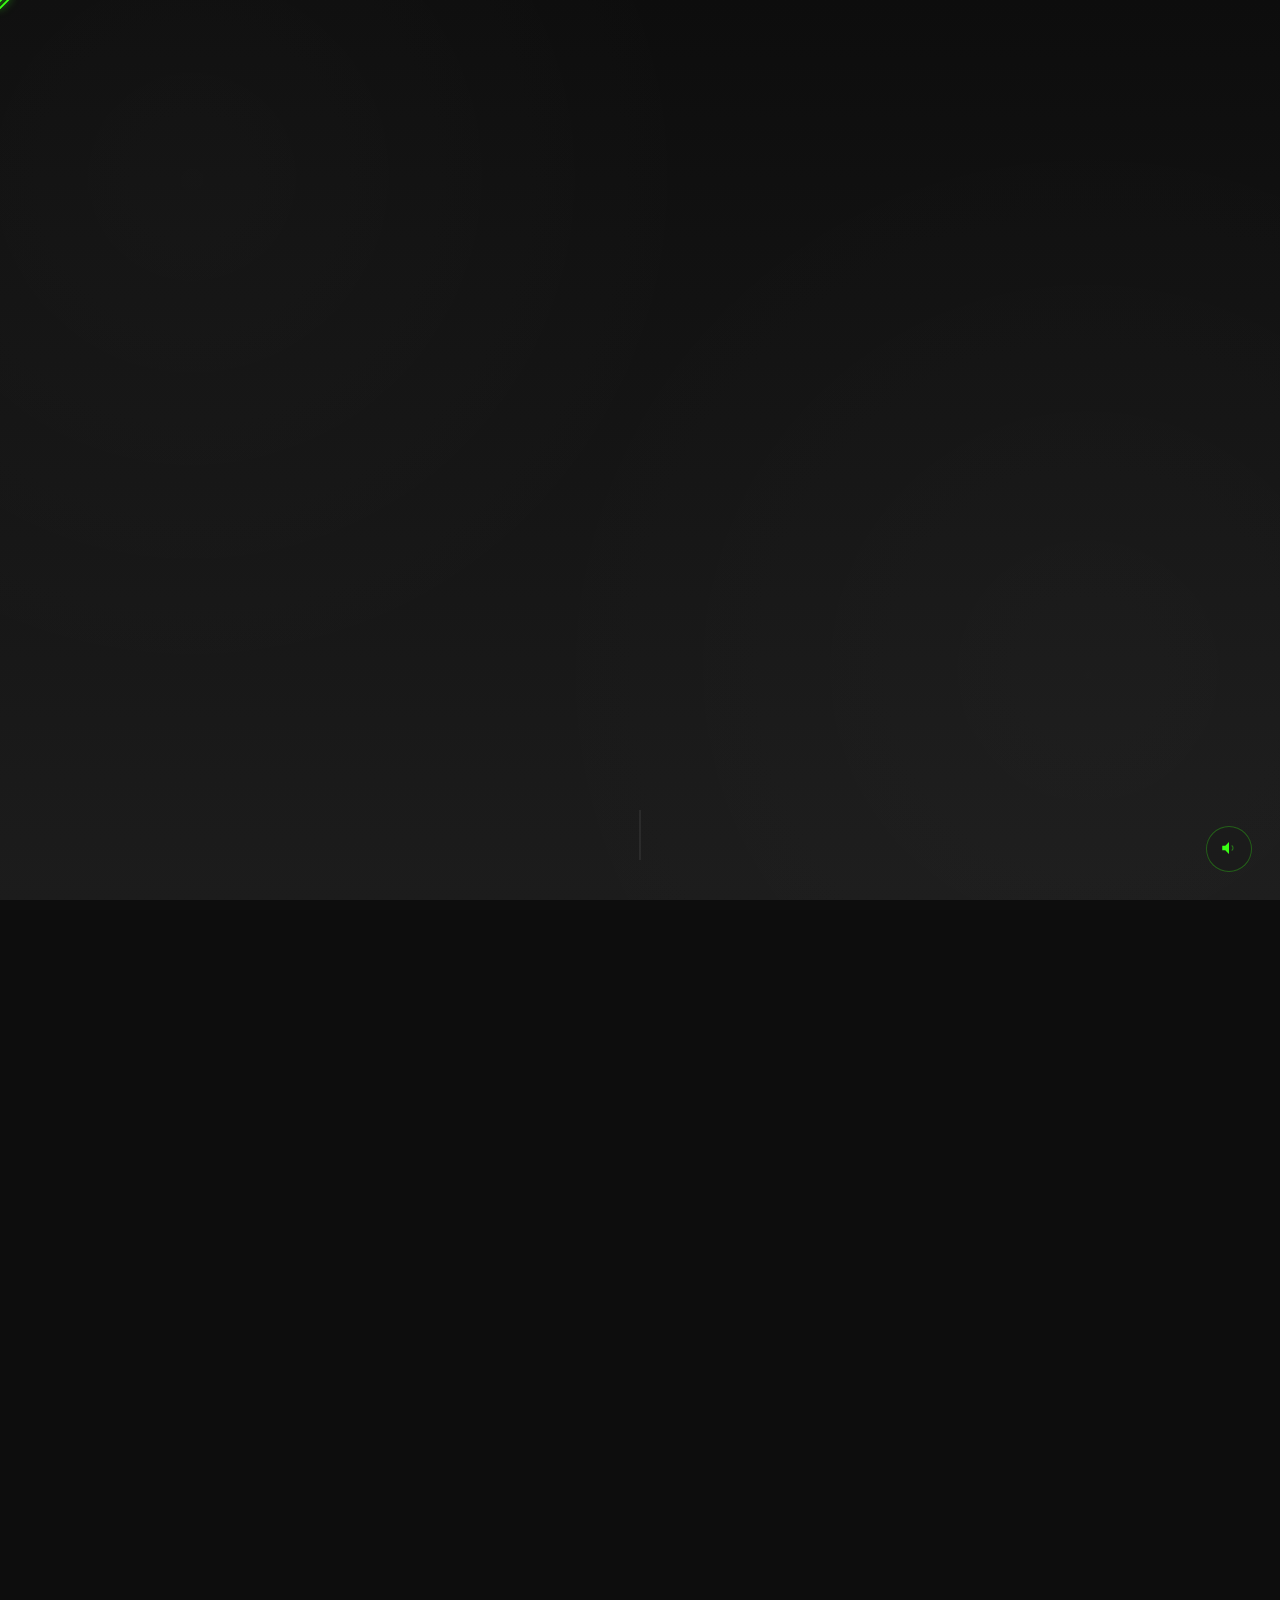
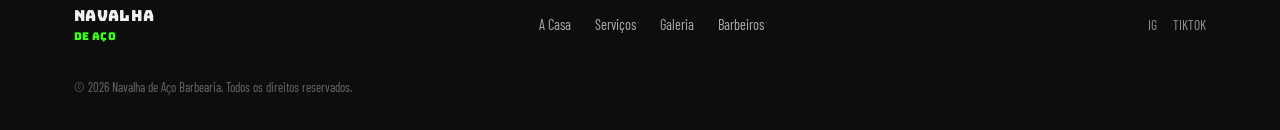
==== commit ca6539cd: "Add files via upload" ====
--- a/index.html
+++ b/index.html
@@ -3,43 +3,41 @@
 <head>
 <meta charset="UTF-8">
 <meta name="viewport" content="width=device-width, initial-scale=1.0">
-<title>Marcus Veron — Consultoria Estratégica de Alta Performance</title>
-<meta name="description" content="Consultoria estratégica para líderes e empresas que decidem rápido e executam com precisão. Autoridade, clareza e resultado.">
-
-<!-- Preload de fontes críticas -->
+<title>Navalha de Aço — Barbearia</title>
+<meta name="description" content="Barbearia de raiz de rua. Corte, barba e atitude no concreto. Agende seu horário.">
+
 <link rel="preconnect" href="https://fonts.googleapis.com">
 <link rel="preconnect" href="https://fonts.gstatic.com" crossorigin>
-<link rel="preload" as="style" href="https://fonts.googleapis.com/css2?family=Fraunces:opsz,wght@9..144,400;9..144,600;9..144,700&family=Inter:wght@400;500;600&display=swap">
-<link rel="stylesheet" href="https://fonts.googleapis.com/css2?family=Fraunces:opsz,wght@9..144,400;9..144,600;9..144,700&family=Inter:wght@400;500;600&display=swap" media="print" onload="this.media='all'">
+<link rel="preload" as="style" href="https://fonts.googleapis.com/css2?family=Bungee&family=Barlow+Condensed:wght@400;500;600;700&display=swap">
+<link rel="stylesheet" href="https://fonts.googleapis.com/css2?family=Bungee&family=Barlow+Condensed:wght@400;500;600;700&display=swap" media="print" onload="this.media='all'">
 
 <link rel="stylesheet" href="style.css">
 </head>
 <body>
 
 <!-- Toggle de áudio -->
-<button id="audioToggle" class="audio-toggle" aria-label="Ativar música ambiente" aria-pressed="false">
+<button id="audioToggle" class="audio-toggle" aria-label="Ativar trilha sonora" aria-pressed="false">
   <span class="audio-toggle__icon" aria-hidden="true">
-    <svg viewBox="0 0 24 24" fill="none" xmlns="http://www.w3.org/2000/svg">
-      <path d="M3 9v6h4l5 5V4L7 9H3z" fill="currentColor"/>
-      <path class="audio-wave" d="M16 9a4 4 0 010 6" stroke="currentColor" stroke-width="1.5" stroke-linecap="round"/>
-    </svg>
+    <svg viewBox="0 0 24 24" fill="none"><path d="M3 9v6h4l5 5V4L7 9H3z" fill="currentColor"/><path class="audio-wave" d="M16 9a4 4 0 010 6" stroke="currentColor" stroke-width="1.5" stroke-linecap="round"/></svg>
   </span>
 </button>
 
-<!-- Cursor customizado -->
-<div class="cursor-dot" aria-hidden="true"></div>
-<div class="cursor-ring" aria-hidden="true"></div>
+<!-- Cursor customizado: navalha / spray -->
+<div class="cursor-icon" id="cursorIcon" aria-hidden="true">
+  <svg class="cursor-icon__razor" viewBox="0 0 24 24" fill="none"><path d="M3 21l7-7M14 3l7 7-9 9-3-3 9-9zM14 3l-9 9" stroke="currentColor" stroke-width="1.6" stroke-linecap="round" stroke-linejoin="round"/></svg>
+  <svg class="cursor-icon__spray" viewBox="0 0 24 24" fill="none"><circle cx="9" cy="15" r="5" stroke="currentColor" stroke-width="1.6"/><path d="M9 4v2M14 6l-1.4 1.4M5.4 7.4L4 6M16 11h2M2 11h2" stroke="currentColor" stroke-width="1.6" stroke-linecap="round"/></svg>
+</div>
 
 <!-- Navegação -->
 <header class="nav" data-reveal>
   <div class="nav__inner">
-    <a href="#hero" class="nav__brand">MARCUS<span>VERON</span></a>
+    <a href="#hero" class="nav__brand">NAVALHA<span>DE AÇO</span></a>
     <nav class="nav__links">
-      <a href="#credenciais">Trajetória</a>
-      <a href="#pilares">Atuação</a>
-      <a href="#metodologia">Método</a>
-      <a href="#oferta">Soluções</a>
-      <a href="#contato" class="nav__cta">Falar com a equipe</a>
+      <a href="#sobre">A Casa</a>
+      <a href="#servicos">Serviços</a>
+      <a href="#galeria">Galeria</a>
+      <a href="#equipe">Barbeiros</a>
+      <a href="#oferta" class="nav__cta">Agendar</a>
     </nav>
   </div>
 </header>
@@ -49,255 +47,245 @@
   <!-- 1. HERO -->
   <section id="hero" class="hero">
     <canvas id="heroCanvas" class="hero__canvas" aria-hidden="true"></canvas>
-    <div class="hero__parallax-layer hero__parallax-layer--1" aria-hidden="true"></div>
-    <div class="hero__parallax-layer hero__parallax-layer--2" aria-hidden="true"></div>
-
-    <div class="hero__grid">
-      <div class="hero__copy">
-        <p class="eyebrow" data-reveal>Consultoria estratégica · Alta liderança</p>
-        <h1 class="hero__headline" data-reveal>
-          Decisões claras.<br>
-          <span class="hero__headline-accent">Resultados inegociáveis.</span>
-        </h1>
-        <p class="hero__subline" data-reveal>
-          Há 17 anos orientando CEOs e diretorias na travessia entre a estratégia no papel e a execução no mundo real.
+    <div class="hero__texture" aria-hidden="true"></div>
+
+    <div class="hero__content">
+      <p class="eyebrow" data-reveal>Barbearia de raiz · Quebrada Sul</p>
+      <h1 class="hero__logo" id="heroLogo" data-reveal>NAVALHA<span class="hero__logo-de">DE AÇO</span></h1>
+      <p class="hero__subline" data-reveal>
+        Corte, barba e atitude. Tradição de rua com técnica de respeito — desde 2012 cortando a quebrada.
+      </p>
+      <a href="#oferta" class="btn btn--spray" data-reveal data-spray>
+        <span class="btn__label">Agendar horário</span>
+      </a>
+    </div>
+
+    <div class="hero__scroll-cue" aria-hidden="true"><span></span></div>
+  </section>
+
+  <!-- 2. SOBRE -->
+  <section id="sobre" class="sobre">
+    <div class="container sobre__grid">
+      <div class="sobre__copy">
+        <p class="eyebrow" data-reveal>A Casa</p>
+        <h2 class="section-title" data-reveal>Raiz de rua, técnica de respeito</h2>
+        <p class="section-lead" data-reveal>
+          Não é só corte. É espaço de convivência, de história e de cultura urbana — onde cada cliente sai com mais que um visual novo, sai com atitude.
         </p>
-        <a href="#oferta" class="btn btn--gold" data-reveal data-magnetic>Conhecer as soluções</a>
-      </div>
-
-      <div class="hero__portrait-wrap" data-reveal>
-        <div class="hero__portrait" id="heroPortrait">
+        <p class="sobre__text" data-reveal>
+          Fundada na quebrada, a Navalha de Aço cresceu boca a boca, navalha a navalha. Hoje reúne os melhores barbeiros da região num espaço que respeita a origem e entrega técnica de primeira.
+        </p>
+      </div>
+
+      <div class="sobre__photo-wrap" data-reveal>
+        <div class="reveal-photo" data-reveal-photo>
           <img
-            src="https://images.unsplash.com/photo-1556157382-97eda2d62296?w=900&q=80&auto=format&fit=crop&fm=webp"
-            srcset="https://images.unsplash.com/photo-1556157382-97eda2d62296?w=450&q=70&auto=format&fit=crop&fm=webp 450w,
-                    https://images.unsplash.com/photo-1556157382-97eda2d62296?w=900&q=80&auto=format&fit=crop&fm=webp 900w"
-            sizes="(max-width: 768px) 280px, 420px"
-            alt="Marcus Veron, consultor estratégico, em retrato corporativo"
-            class="hero__portrait-img"
-            loading="eager"
-            width="420" height="520"
+            src="https://images.unsplash.com/photo-1503951914875-452162b0f3f1?w=900&q=80&auto=format&fit=crop&fm=webp"
+            srcset="https://images.unsplash.com/photo-1503951914875-452162b0f3f1?w=450&q=70&auto=format&fit=crop&fm=webp 450w,
+                    https://images.unsplash.com/photo-1503951914875-452162b0f3f1?w=900&q=80&auto=format&fit=crop&fm=webp 900w"
+            sizes="(max-width: 768px) 320px, 480px"
+            alt="Interior da barbearia Navalha de Aço"
+            class="reveal-photo__img"
+            loading="lazy" width="480" height="560"
           >
-          <div class="hero__portrait-reveal" aria-hidden="true">
-            <span>AUTORIDADE</span>
-            <span>CLAREZA</span>
-            <span>EXECUÇÃO</span>
+          <div class="reveal-photo__mask" aria-hidden="true"></div>
+        </div>
+      </div>
+    </div>
+  </section>
+
+  <!-- 3. SERVIÇOS -->
+  <section id="servicos" class="servicos">
+    <div class="container">
+      <p class="eyebrow" data-reveal>Serviços</p>
+      <h2 class="section-title" data-reveal>Cada corte, uma assinatura</h2>
+
+      <div class="servicos-grid">
+        <article class="servico-card" data-reveal data-sound="cut">
+          <div class="servico-card__icon" aria-hidden="true">
+            <svg viewBox="0 0 48 48" fill="none"><circle cx="14" cy="34" r="5" stroke="currentColor" stroke-width="1.6"/><circle cx="14" cy="14" r="5" stroke="currentColor" stroke-width="1.6"/><path d="M18 17l22 22M18 31L40 9" stroke="currentColor" stroke-width="1.6" stroke-linecap="round"/></svg>
           </div>
-        </div>
-      </div>
-    </div>
-
-    <div class="hero__scroll-cue" aria-hidden="true">
-      <span></span>
-    </div>
-  </section>
-
-  <!-- 2. CREDENCIAIS -->
-  <section id="credenciais" class="credenciais">
-    <div class="container">
-      <p class="eyebrow" data-reveal>Trajetória</p>
-      <h2 class="section-title" data-reveal>Números que sustentam cada recomendação</h2>
-      <p class="section-lead" data-reveal>
-        Não é sobre teoria de gestão. É sobre decisões tomadas sob pressão real, em empresas reais, com resultado medido.
-      </p>
-
-      <div class="stats-grid">
-        <div class="stat" data-reveal>
-          <span class="stat__number" data-count-to="17">0</span>
-          <span class="stat__suffix">anos</span>
-          <span class="stat__label">de atuação em consultoria executiva</span>
-        </div>
-        <div class="stat" data-reveal>
-          <span class="stat__number" data-count-to="140">0</span>
-          <span class="stat__suffix">+</span>
-          <span class="stat__label">empresas orientadas em decisões críticas</span>
-        </div>
-        <div class="stat" data-reveal>
-          <span class="stat__number" data-count-to="89">0</span>
-          <span class="stat__suffix">%</span>
-          <span class="stat__label">dos clientes renovam o contrato anual</span>
-        </div>
-        <div class="stat" data-reveal>
-          <span class="stat__number" data-count-to="2.4">0</span>
-          <span class="stat__suffix">B</span>
-          <span class="stat__label">em decisões de investimento acompanhadas</span>
-        </div>
-      </div>
-    </div>
-  </section>
-
-  <!-- 3. SERVIÇOS / PILARES -->
-  <section id="pilares" class="pilares">
-    <div class="container">
-      <p class="eyebrow" data-reveal>Atuação</p>
-      <h2 class="section-title" data-reveal>Três frentes. Um único padrão de exigência.</h2>
-
-      <div class="pilares-grid">
-        <article class="pilar-card" data-reveal>
-          <div class="pilar-card__icon" aria-hidden="true">
-            <svg viewBox="0 0 48 48" fill="none"><path d="M24 4l16 8v16l-16 8-16-8V12l16-8z" stroke="currentColor" stroke-width="1.5"/><path d="M24 20v16M8 12l16 8 16-8" stroke="currentColor" stroke-width="1.5"/></svg>
+          <h3>Corte na Régua</h3>
+          <p>Degradê, social ou navalhado — no padrão que a quebrada confia.</p>
+          <span class="servico-card__price">R$ 45</span>
+        </article>
+
+        <article class="servico-card" data-reveal data-sound="razor">
+          <div class="servico-card__icon" aria-hidden="true">
+            <svg viewBox="0 0 48 48" fill="none"><path d="M6 42l14-14M28 6l14 14-18 18-6-6 18-18zM28 6l-18 18" stroke="currentColor" stroke-width="1.6" stroke-linecap="round" stroke-linejoin="round"/></svg>
           </div>
-          <h3>Decisão Estratégica</h3>
-          <p>Estruturação de cenários, riscos e trade-offs para decisões de alto impacto — fusões, expansão, reposicionamento de mercado.</p>
-        </article>
-
-        <article class="pilar-card" data-reveal>
-          <div class="pilar-card__icon" aria-hidden="true">
-            <svg viewBox="0 0 48 48" fill="none"><circle cx="24" cy="24" r="18" stroke="currentColor" stroke-width="1.5"/><path d="M24 14v10l7 7" stroke="currentColor" stroke-width="1.5" stroke-linecap="round"/></svg>
+          <h3>Barba Navalhada</h3>
+          <p>Toalha quente, navalha afiada e acabamento de respeito.</p>
+          <span class="servico-card__price">R$ 35</span>
+        </article>
+
+        <article class="servico-card" data-reveal data-sound="cut">
+          <div class="servico-card__icon" aria-hidden="true">
+            <svg viewBox="0 0 48 48" fill="none"><path d="M8 14h32M8 24h32M8 34h20" stroke="currentColor" stroke-width="1.6" stroke-linecap="round"/></svg>
           </div>
-          <h3>Governança e Execução</h3>
-          <p>Implantação de rituais de gestão e indicadores que transformam plano em rotina de entrega, com prazos e donos claros.</p>
-        </article>
-
-        <article class="pilar-card" data-reveal>
-          <div class="pilar-card__icon" aria-hidden="true">
-            <svg viewBox="0 0 48 48" fill="none"><path d="M8 40V24M24 40V8M40 40V18" stroke="currentColor" stroke-width="1.5" stroke-linecap="round"/></svg>
-          </div>
-          <h3>Liderança de Diretoria</h3>
-          <p>Mentoria individual para C-levels em momentos de transição: novo cargo, crise, sucessão ou crescimento acelerado.</p>
-        </article>
-      </div>
-    </div>
-  </section>
-
-  <!-- 4. DEPOIMENTOS -->
+          <h3>Combo Completo</h3>
+          <p>Corte + barba + acabamento de sobrancelha. O pacote raiz.</p>
+          <span class="servico-card__price">R$ 70</span>
+        </article>
+      </div>
+    </div>
+  </section>
+
+  <!-- 4. GALERIA -->
+  <section id="galeria" class="galeria">
+    <div class="container">
+      <p class="eyebrow" data-reveal>Trabalhos</p>
+      <h2 class="section-title" data-reveal>Antes & depois que falam por nós</h2>
+
+      <div class="galeria-grid">
+        <div class="reveal-photo reveal-photo--sm" data-reveal data-reveal-photo>
+          <img src="https://images.unsplash.com/photo-1599351431202-1e0f0137899a?w=500&q=75&auto=format&fit=crop&fm=webp" alt="Corte degradê finalizado" loading="lazy" width="320" height="380" class="reveal-photo__img">
+          <div class="reveal-photo__mask" aria-hidden="true"></div>
+        </div>
+        <div class="reveal-photo reveal-photo--sm" data-reveal data-reveal-photo>
+          <img src="https://images.unsplash.com/photo-1622286342621-4bd786c2447c?w=500&q=75&auto=format&fit=crop&fm=webp" alt="Barba navalhada finalizada" loading="lazy" width="320" height="380" class="reveal-photo__img">
+          <div class="reveal-photo__mask" aria-hidden="true"></div>
+        </div>
+        <div class="reveal-photo reveal-photo--sm" data-reveal data-reveal-photo>
+          <img src="https://images.unsplash.com/photo-1593702288056-f173e2ab075f?w=500&q=75&auto=format&fit=crop&fm=webp" alt="Cliente satisfeito após corte" loading="lazy" width="320" height="380" class="reveal-photo__img">
+          <div class="reveal-photo__mask" aria-hidden="true"></div>
+        </div>
+      </div>
+    </div>
+  </section>
+
+  <!-- 5. DEPOIMENTOS -->
   <section id="depoimentos" class="depoimentos">
     <div class="container">
-      <p class="eyebrow" data-reveal>Prova social</p>
-      <h2 class="section-title" data-reveal>O que dizem depois de decidir junto</h2>
+      <p class="eyebrow" data-reveal>Quem já passou na cadeira</p>
+      <h2 class="section-title" data-reveal>A quebrada aprova</h2>
 
       <div class="depoimentos-grid">
         <figure class="depoimento-card" data-reveal>
-          <img src="https://images.unsplash.com/photo-1573497019940-1c28c88b4f3e?w=160&q=70&auto=format&fit=crop&fm=webp" alt="Retrato de cliente, diretora financeira" loading="lazy" width="64" height="64" class="depoimento-card__avatar">
-          <blockquote>"Trouxe a clareza que faltava entre o board e a operação. Em três meses, decisões que travavam há um ano saíram do papel."</blockquote>
-          <figcaption><strong>Renata Aguiar</strong><span>CFO, Grupo Altiva</span></figcaption>
+          <img src="https://images.unsplash.com/photo-1507003211169-0a1dd7228f2d?w=160&q=70&auto=format&fit=crop&fm=webp" alt="Cliente satisfeito" loading="lazy" width="56" height="56" class="depoimento-card__avatar">
+          <blockquote>"Único lugar que eu confio minha barba. Navalha afiada e papo reto."</blockquote>
+          <figcaption><strong>Renan Costa</strong></figcaption>
         </figure>
-
         <figure class="depoimento-card" data-reveal>
-          <img src="https://images.unsplash.com/photo-1560250097-0b93528c311a?w=160&q=70&auto=format&fit=crop&fm=webp" alt="Retrato de cliente, CEO" loading="lazy" width="64" height="64" class="depoimento-card__avatar">
-          <blockquote>"Não é consultoria de slide. É alguém que se senta na mesa e assume o risco da recomendação junto com você."</blockquote>
-          <figcaption><strong>Diego Salum</strong><span>CEO, Construtora Marechal</span></figcaption>
+          <img src="https://images.unsplash.com/photo-1599566150163-29194dcaad36?w=160&q=70&auto=format&fit=crop&fm=webp" alt="Cliente satisfeito" loading="lazy" width="56" height="56" class="depoimento-card__avatar">
+          <blockquote>"Ambiente raiz de verdade. Saio sempre com o corte que pedi, sem enrolação."</blockquote>
+          <figcaption><strong>Lucas Andrade</strong></figcaption>
         </figure>
-
         <figure class="depoimento-card" data-reveal>
-          <img src="https://images.unsplash.com/photo-1580489944761-15a19d654956?w=160&q=70&auto=format&fit=crop&fm=webp" alt="Retrato de cliente, sócia-fundadora" loading="lazy" width="64" height="64" class="depoimento-card__avatar">
-          <blockquote>"Mudou a forma como a diretoria discute prioridade. Hoje a gente discorda rápido e decide mais rápido ainda."</blockquote>
-          <figcaption><strong>Helena Bicalho</strong><span>Sócia-fundadora, Vetor Capital</span></figcaption>
+          <img src="https://images.unsplash.com/photo-1500648767791-00dcc994a43e?w=160&q=70&auto=format&fit=crop&fm=webp" alt="Cliente satisfeito" loading="lazy" width="56" height="56" class="depoimento-card__avatar">
+          <blockquote>"Atendimento de respeito do início ao fim. Virei cliente fixo."</blockquote>
+          <figcaption><strong>Bruno Mesquita</strong></figcaption>
         </figure>
       </div>
     </div>
   </section>
 
-  <!-- 5. METODOLOGIA / TIMELINE -->
-  <section id="metodologia" class="metodologia">
-    <div class="container">
-      <p class="eyebrow" data-reveal>Método</p>
-      <h2 class="section-title" data-reveal>Como a virada de chave acontece</h2>
-
-      <div class="timeline" id="timeline">
-        <svg class="timeline__line" viewBox="0 0 4 1000" preserveAspectRatio="none" aria-hidden="true">
-          <line x1="2" y1="0" x2="2" y2="1000" stroke="currentColor" stroke-width="2" stroke-dasharray="1000" />
-        </svg>
-
-        <div class="timeline__step" data-reveal>
-          <span class="timeline__marker"></span>
-          <h3>Diagnóstico</h3>
-          <p>Imersão de duas semanas para mapear decisões travadas, gargalos de governança e pontos cegos da diretoria.</p>
-        </div>
-        <div class="timeline__step" data-reveal>
-          <span class="timeline__marker"></span>
-          <h3>Arquitetura da decisão</h3>
-          <p>Estruturação de cenários e critérios objetivos para a escolha — sem viés de quem mais fala alto na sala.</p>
-        </div>
-        <div class="timeline__step" data-reveal>
-          <span class="timeline__marker"></span>
-          <h3>Execução acompanhada</h3>
-          <p>Acompanhamento quinzenal com a liderança até o resultado virar rotina, não exceção.</p>
-        </div>
-        <div class="timeline__step" data-reveal>
-          <span class="timeline__marker"></span>
-          <h3>Transferência de método</h3>
-          <p>A diretoria absorve o processo de decisão — o objetivo é que, no fim, você não precise mais de mim.</p>
-        </div>
-      </div>
-    </div>
-  </section>
-
-  <!-- 6. OFERTA / PLANOS -->
+  <!-- 6. EQUIPE -->
+  <section id="equipe" class="equipe">
+    <div class="container">
+      <p class="eyebrow" data-reveal>Os Barbeiros</p>
+      <h2 class="section-title" data-reveal>Navalha na mão de quem entende</h2>
+
+      <div class="equipe-grid">
+        <article class="barbeiro-card" data-reveal>
+          <img src="https://images.unsplash.com/photo-1599351431202-1e0f0137899a?w=300&q=75&auto=format&fit=crop&fm=webp" alt="Barbeiro Zé Navalha" loading="lazy" width="200" height="240" class="barbeiro-card__photo">
+          <h3>Zé Navalha</h3>
+          <span>Especialista em degradê</span>
+        </article>
+        <article class="barbeiro-card" data-reveal>
+          <img src="https://images.unsplash.com/photo-1521119989659-a83eee488004?w=300&q=75&auto=format&fit=crop&fm=webp" alt="Barbeiro Du Lâmina" loading="lazy" width="200" height="240" class="barbeiro-card__photo">
+          <h3>Du Lâmina</h3>
+          <span>Mestre em barba navalhada</span>
+        </article>
+        <article class="barbeiro-card" data-reveal>
+          <img src="https://images.unsplash.com/photo-1605497788044-5a32c7078486?w=300&q=75&auto=format&fit=crop&fm=webp" alt="Barbeiro Tó Risco" loading="lazy" width="200" height="240" class="barbeiro-card__photo">
+          <h3>Tó Risco</h3>
+          <span>Desenhos e acabamentos</span>
+        </article>
+      </div>
+    </div>
+  </section>
+
+  <!-- 7. OFERTA / PLANOS -->
   <section id="oferta" class="oferta">
     <div class="container">
-      <p class="eyebrow" data-reveal>Soluções</p>
-      <h2 class="section-title" data-reveal>Escolha o nível de profundidade que seu momento exige</h2>
+      <p class="eyebrow" data-reveal>Agendar</p>
+      <h2 class="section-title" data-reveal>Marca teu horário sem enrolação</h2>
 
       <div class="planos-grid">
         <article class="plano-card plano-card--entrada" data-reveal>
-          <h3>Diagnóstico Inicial</h3>
-          <p class="plano-card__desc">Sessão de leitura estratégica para identificar a decisão mais urgente da sua operação agora.</p>
+          <h3>Pacote de Boas-Vindas</h3>
+          <p class="plano-card__desc">Corte + barba para quem está chegando na Navalha de Aço pela primeira vez.</p>
           <p class="plano-card__price"><span class="plano-card__currency">R$</span>99<span class="plano-card__cents">,90</span></p>
           <ul class="plano-card__features">
-            <li>Sessão de diagnóstico 1:1 (90 min)</li>
-            <li>Relatório de pontos críticos</li>
-            <li>Plano de próximos passos</li>
+            <li>Corte completo + barba navalhada</li>
+            <li>Toalha quente e acabamento</li>
+            <li>Bebida cortesia</li>
           </ul>
-          <a href="#" class="btn btn--gold btn--full" data-magnetic>Começar agora</a>
+          <a href="#" class="btn btn--spray btn--full" data-spray>Agendar agora</a>
         </article>
 
         <article class="plano-card" data-reveal>
-          <h3>Consultoria Contínua</h3>
-          <p class="plano-card__desc">Acompanhamento mensal de governança e decisões com a diretoria, sob medida para o porte da empresa.</p>
+          <h3>Assinatura Mensal</h3>
+          <p class="plano-card__desc">Corte e barba ilimitados no mês, sem fila e com horário garantido.</p>
           <p class="plano-card__price plano-card__price--quote">Solicitar orçamento</p>
           <ul class="plano-card__features">
-            <li>Reuniões quinzenais com a liderança</li>
-            <li>Acompanhamento de indicadores</li>
-            <li>Suporte direto entre sessões</li>
+            <li>Cortes ilimitados no mês</li>
+            <li>Prioridade de horário</li>
+            <li>Desconto em produtos</li>
           </ul>
           <a href="#contato" class="btn btn--outline btn--full">Solicitar orçamento</a>
         </article>
 
         <article class="plano-card" data-reveal>
-          <h3>Projeto Exclusivo</h3>
-          <p class="plano-card__desc">Imersão completa para momentos de transição: sucessão, fusão, crise ou expansão de alto risco.</p>
+          <h3>Combo Premium</h3>
+          <p class="plano-card__desc">Experiência completa: corte, barba, sobrancelha e tratamento capilar.</p>
           <p class="plano-card__price plano-card__price--quote">Solicitar orçamento</p>
           <ul class="plano-card__features">
-            <li>Diagnóstico e plano sob medida</li>
-            <li>Presença acompanhando decisões-chave</li>
-            <li>Relatório executivo para o board</li>
+            <li>Corte + barba + sobrancelha</li>
+            <li>Tratamento capilar premium</li>
+            <li>Sessão fotográfica do resultado</li>
           </ul>
           <a href="#contato" class="btn btn--outline btn--full">Solicitar orçamento</a>
         </article>
       </div>
 
       <div class="oferta__whatsapp-wrap" data-reveal>
-        <a href="#" class="btn-whatsapp" data-magnetic aria-label="Falar pelo WhatsApp">
+        <a href="#" class="btn-whatsapp" data-spray aria-label="Falar pelo WhatsApp">
           <svg viewBox="0 0 24 24" fill="currentColor" aria-hidden="true"><path d="M17.5 14.4c-.3-.1-1.7-.8-2-.9-.3-.1-.5-.1-.7.1-.2.3-.7.9-.9 1.1-.2.2-.3.2-.6.1-.3-.2-1.3-.5-2.4-1.5-.9-.8-1.5-1.8-1.7-2.1-.2-.3 0-.5.1-.6l.5-.6c.1-.2.1-.4 0-.6-.1-.2-.6-1.4-.8-1.9-.2-.4-.4-.4-.6-.4h-.5c-.2 0-.5.1-.7.3-.2.2-.9.9-.9 2.1 0 1.2.9 2.4 1 2.6.1.2 1.8 2.8 4.5 3.9 2.7 1.1 2.7.7 3.2.6.5 0 1.6-.6 1.8-1.3.2-.6.2-1.1.1-1.2-.1-.1-.2-.2-.4-.3z"/><path d="M12 2a10 10 0 00-8.6 15.1L2 22l5.1-1.3A10 10 0 1012 2z"/></svg>
-          Falar com a equipe no WhatsApp
+          Falar no WhatsApp
         </a>
       </div>
     </div>
   </section>
 
-  <!-- 7. CONTATO -->
+  <!-- 8. LOCALIZAÇÃO / CONTATO -->
   <section id="contato" class="contato">
     <div class="container container--narrow">
-      <p class="eyebrow eyebrow--light" data-reveal>Próximo passo</p>
-      <h2 class="section-title section-title--light" data-reveal>Vamos conversar sobre a sua decisão</h2>
-      <p class="section-lead section-lead--light" data-reveal>
-        Conte brevemente o contexto. A equipe responde em até um dia útil.
+      <p class="eyebrow" data-reveal>Endereço</p>
+      <h2 class="section-title" data-reveal>Bora marcar?</h2>
+      <p class="section-lead" data-reveal>
+        Rua das Palmeiras, 482 — Quebrada Sul. Seg a Sáb, 9h às 20h.
       </p>
+
+      <div class="contato__map" aria-hidden="true" data-reveal>
+        <div class="contato__map-pin"></div>
+      </div>
 
       <form class="form" data-reveal novalidate>
         <div class="form__field">
           <input type="text" id="nome" name="nome" required placeholder=" ">
-          <label for="nome">Nome completo</label>
+          <label for="nome">Seu nome</label>
         </div>
         <div class="form__field">
-          <input type="email" id="email" name="email" required placeholder=" ">
-          <label for="email">E-mail corporativo</label>
+          <input type="tel" id="telefone" name="telefone" required placeholder=" ">
+          <label for="telefone">WhatsApp</label>
         </div>
         <div class="form__field">
-          <textarea id="mensagem" name="mensagem" rows="4" required placeholder=" "></textarea>
-          <label for="mensagem">Contexto da decisão</label>
-        </div>
-        <button type="submit" class="btn btn--gold" data-magnetic>Enviar mensagem</button>
+          <textarea id="mensagem" name="mensagem" rows="3" placeholder=" "></textarea>
+          <label for="mensagem">Qual serviço você quer?</label>
+        </div>
+        <button type="submit" class="btn btn--spray" data-spray>Solicitar horário</button>
       </form>
     </div>
   </section>
@@ -306,24 +294,23 @@
 
 <footer class="footer">
   <div class="container footer__inner">
-    <a href="#hero" class="nav__brand">MARCUS<span>VERON</span></a>
+    <a href="#hero" class="nav__brand">NAVALHA<span>DE AÇO</span></a>
     <nav class="footer__links">
-      <a href="#credenciais">Trajetória</a>
-      <a href="#pilares">Atuação</a>
-      <a href="#metodologia">Método</a>
-      <a href="#oferta">Soluções</a>
+      <a href="#sobre">A Casa</a>
+      <a href="#servicos">Serviços</a>
+      <a href="#galeria">Galeria</a>
+      <a href="#equipe">Barbeiros</a>
     </nav>
     <div class="footer__social">
-      <a href="#" aria-label="LinkedIn">in</a>
       <a href="#" aria-label="Instagram">ig</a>
+      <a href="#" aria-label="TikTok">tiktok</a>
     </div>
   </div>
   <div class="container footer__legal">
-    <p>&copy; 2026 Marcus Veron Consultoria. Todos os direitos reservados.</p>
+    <p>&copy; 2026 Navalha de Aço Barbearia. Todos os direitos reservados.</p>
   </div>
 </footer>
 
-<!-- Scripts: Lenis, GSAP, ScrollTrigger, Howler, Three.js via CDN -->
 <script src="https://unpkg.com/@studio-freight/lenis@1.0.42/dist/lenis.min.js" defer></script>
 <script src="https://cdnjs.cloudflare.com/ajax/libs/gsap/3.12.5/gsap.min.js" defer></script>
 <script src="https://cdnjs.cloudflare.com/ajax/libs/gsap/3.12.5/ScrollTrigger.min.js" defer></script>
--- a/style.css
+++ b/style.css
@@ -1,25 +1,23 @@
 /* ============================================
-   GERENTE/AUTORIDADE — Corporativo Dark Mode
+   BARBEARIA THUG LIFE — Urbano/Imersivo
    Variáveis de Design
    ============================================ */
 :root {
-  --color-black: #0a0a0a;
-  --color-charcoal: #1a1a1d;
-  --color-charcoal-light: #2c2c30;
-  --color-white: #f5f5f0;
-  --color-navy: #0d1b2a;
-  --color-gold: #c9a86a;
-  --color-gold-light: #e0c896;
-
-  --font-display: 'Fraunces', Georgia, serif;
-  --font-body: 'Inter', -apple-system, sans-serif;
+  --color-asphalt: #0d0d0d;
+  --color-concrete: #1c1c1c;
+  --color-concrete-light: #2e2e2e;
+  --color-brick-red: #8c1c1c;
+  --color-white: #f0f0f0;
+  --neon-green: #39ff14;
+  --neon-blue: #00e5ff;
+  --neon-pink: #ff2bd1;
+
+  --font-display: 'Bungee', cursive;
+  --font-body: 'Barlow Condensed', sans-serif;
 
   --container-width: 1180px;
-  --space-section: clamp(5rem, 10vw, 9rem);
+  --space-section: clamp(4.5rem, 9vw, 8rem);
   --ease-elegant: cubic-bezier(0.16, 1, 0.3, 1);
-
-  --cursor-size-dot: 8px;
-  --cursor-size-ring: 32px;
 }
 
 /* ============================================
@@ -27,123 +25,105 @@
    ============================================ */
 * { margin: 0; padding: 0; box-sizing: border-box; }
 
-html {
-  scroll-behavior: auto; /* Lenis assume o controle */
-}
-
 body {
-  background: var(--color-black);
+  background: var(--color-asphalt);
   color: var(--color-white);
   font-family: var(--font-body);
   font-weight: 400;
+  font-size: 1.05rem;
   line-height: 1.6;
   overflow-x: hidden;
 }
 
 img { max-width: 100%; display: block; }
-
-a {
-  color: inherit;
-  text-decoration: none;
-}
-
+a { color: inherit; text-decoration: none; }
 button { font-family: inherit; cursor: pointer; border: none; background: none; }
 
-.container {
-  width: 100%;
-  max-width: var(--container-width);
-  margin: 0 auto;
-  padding: 0 1.5rem;
-}
-
-.container--narrow { max-width: 720px; }
+.container { width: 100%; max-width: var(--container-width); margin: 0 auto; padding: 0 1.5rem; }
+.container--narrow { max-width: 680px; }
+
+/* ============================================
+   TEXTURA DE CONCRETO (sem imagem pesada)
+   ============================================ */
+.hero__texture {
+  position: absolute;
+  inset: 0;
+  background:
+    radial-gradient(circle at 15% 20%, rgba(255,255,255,0.025), transparent 40%),
+    radial-gradient(circle at 85% 75%, rgba(255,255,255,0.02), transparent 45%),
+    linear-gradient(180deg, var(--color-asphalt), var(--color-concrete));
+  background-blend-mode: screen, screen, normal;
+  z-index: 0;
+}
 
 /* ============================================
    TIPOGRAFIA
    ============================================ */
 .eyebrow {
   font-family: var(--font-body);
-  font-size: 0.75rem;
+  font-size: 0.85rem;
   font-weight: 600;
-  letter-spacing: 0.18em;
+  letter-spacing: 0.16em;
   text-transform: uppercase;
-  color: var(--color-gold);
-  margin-bottom: 1.25rem;
-}
-.eyebrow--light { color: var(--color-gold-light); }
+  color: var(--neon-green);
+  margin-bottom: 1rem;
+}
 
 .section-title {
   font-family: var(--font-display);
-  font-weight: 600;
-  font-size: clamp(1.9rem, 4vw, 2.85rem);
-  letter-spacing: 0.005em;
-  line-height: 1.15;
+  font-size: clamp(1.7rem, 4vw, 2.6rem);
+  line-height: 1.2;
   max-width: 760px;
   margin-bottom: 1.25rem;
-}
-.section-title--light { color: var(--color-white); }
+  text-shadow: 0 0 18px rgba(57, 255, 20, 0.12);
+}
 
 .section-lead {
-  font-size: 1.05rem;
-  color: rgba(245, 245, 240, 0.65);
+  font-size: 1.1rem;
+  color: rgba(240, 240, 240, 0.65);
   max-width: 560px;
-  margin-bottom: 3rem;
-}
-.section-lead--light { color: rgba(245, 245, 240, 0.6); }
-
-/* ============================================
-   CURSOR CUSTOMIZADO — desativado via JS em mobile/reduced-motion
-   ============================================ */
-.cursor-dot, .cursor-ring {
+  margin-bottom: 2.5rem;
+}
+
+/* ============================================
+   CURSOR CUSTOMIZADO — navalha / spray
+   ============================================ */
+.cursor-icon {
   position: fixed;
   top: 0; left: 0;
-  border-radius: 50%;
+  width: 28px; height: 28px;
   pointer-events: none;
   z-index: 9999;
   will-change: transform, opacity;
   transform: translate(-50%, -50%);
-}
-.cursor-dot {
-  width: var(--cursor-size-dot);
-  height: var(--cursor-size-dot);
-  background: var(--color-gold);
-  transition: opacity 0.2s;
-}
-.cursor-ring {
-  width: var(--cursor-size-ring);
-  height: var(--cursor-size-ring);
-  border: 1px solid var(--color-gold);
-  opacity: 0.6;
-  transition: opacity 0.2s;
-}
-.cursor-ring.is-active { transform: translate(-50%, -50%) scale(1.6); }
-body.cursor-hidden .cursor-dot,
-body.cursor-hidden .cursor-ring { opacity: 0; }
-body.cursor-disabled .cursor-dot,
-body.cursor-disabled .cursor-ring { display: none; }
+  color: var(--neon-green);
+  filter: drop-shadow(0 0 4px rgba(57,255,20,0.6));
+}
+.cursor-icon svg { width: 100%; height: 100%; position: absolute; top: 0; left: 0; transition: opacity 0.15s; }
+.cursor-icon__spray { opacity: 0; }
+.cursor-icon.is-spray .cursor-icon__razor { opacity: 0; }
+.cursor-icon.is-spray .cursor-icon__spray { opacity: 1; }
+body.cursor-hidden .cursor-icon { opacity: 0; }
+body.cursor-disabled .cursor-icon { display: none; }
 
 /* ============================================
    AUDIO TOGGLE
    ============================================ */
 .audio-toggle {
   position: fixed;
-  bottom: 1.75rem;
-  right: 1.75rem;
+  bottom: 1.75rem; right: 1.75rem;
   z-index: 500;
-  width: 46px;
-  height: 46px;
+  width: 46px; height: 46px;
   border-radius: 50%;
-  background: rgba(26, 26, 29, 0.85);
-  border: 1px solid rgba(201, 168, 106, 0.35);
-  color: var(--color-gold-light);
-  display: flex;
-  align-items: center;
-  justify-content: center;
+  background: rgba(28,28,28,0.85);
+  border: 1px solid rgba(57,255,20,0.3);
+  color: var(--neon-green);
+  display: flex; align-items: center; justify-content: center;
   backdrop-filter: blur(6px);
   transition: transform 0.3s var(--ease-elegant), border-color 0.3s;
   will-change: transform;
 }
-.audio-toggle:hover { transform: scale(1.08); border-color: var(--color-gold); }
+.audio-toggle:hover { transform: scale(1.08); border-color: var(--neon-green); }
 .audio-toggle__icon svg { width: 18px; height: 18px; }
 .audio-toggle .audio-wave { opacity: 0.4; }
 .audio-toggle[aria-pressed="true"] .audio-wave { opacity: 1; }
@@ -156,7 +136,7 @@
   top: 0; left: 0; right: 0;
   z-index: 400;
   padding: 1.25rem 0;
-  background: linear-gradient(to bottom, rgba(10,10,10,0.85), transparent);
+  background: linear-gradient(to bottom, rgba(13,13,13,0.9), transparent);
 }
 .nav__inner {
   max-width: var(--container-width);
@@ -168,65 +148,87 @@
 }
 .nav__brand {
   font-family: var(--font-display);
-  font-weight: 600;
-  font-size: 1.05rem;
-  letter-spacing: 0.04em;
-}
-.nav__brand span { color: var(--color-gold); }
-.nav__links { display: none; align-items: center; gap: 2rem; font-size: 0.9rem; }
-.nav__links a { opacity: 0.8; transition: opacity 0.25s; }
-.nav__links a:hover { opacity: 1; }
+  font-size: 0.95rem;
+  letter-spacing: 0.02em;
+}
+.nav__brand span { color: var(--neon-green); display: block; font-size: 0.7em; }
+.nav__links { display: none; align-items: center; gap: 2rem; font-size: 1rem; }
+.nav__links a { opacity: 0.8; transition: opacity 0.25s, text-shadow 0.25s; }
+.nav__links a:hover { opacity: 1; text-shadow: 0 0 8px rgba(57,255,20,0.5); }
 .nav__cta {
-  border: 1px solid var(--color-gold);
-  padding: 0.55rem 1.25rem;
+  border: 1px solid var(--neon-green);
+  padding: 0.5rem 1.2rem;
   border-radius: 2px;
-  color: var(--color-gold-light) !important;
-}
-
-@media (min-width: 900px) {
-  .nav__links { display: flex; }
-}
-
-/* ============================================
-   BOTÕES
+  color: var(--neon-green) !important;
+}
+
+@media (min-width: 900px) { .nav__links { display: flex; } }
+
+/* ============================================
+   BOTÕES — efeito "spray de tinta" no hover
    ============================================ */
 .btn {
+  position: relative;
   display: inline-flex;
   align-items: center;
   justify-content: center;
-  padding: 0.95rem 2.1rem;
-  font-size: 0.9rem;
+  padding: 1rem 2.2rem;
+  font-family: var(--font-body);
   font-weight: 600;
+  font-size: 1rem;
   letter-spacing: 0.03em;
+  text-transform: uppercase;
   border-radius: 2px;
-  transition: transform 0.35s var(--ease-elegant), opacity 0.35s var(--ease-elegant);
+  overflow: hidden;
+  isolation: isolate;
+  will-change: transform;
+  transition: transform 0.3s var(--ease-elegant);
+}
+.btn--spray {
+  background: var(--color-concrete-light);
+  color: var(--color-white);
+  border: 1px solid rgba(57,255,20,0.4);
+}
+.btn--spray::before {
+  content: '';
+  position: absolute;
+  inset: 0;
+  z-index: -1;
+  background: radial-gradient(circle 0px at var(--spray-x, 50%) var(--spray-y, 50%), var(--neon-green) 0%, transparent 70%);
+  opacity: 0;
+  transform: scale(0.5);
   will-change: transform, opacity;
-}
-.btn--gold {
-  background: var(--color-gold);
-  color: var(--color-black);
-}
-.btn--gold:hover { transform: translateY(-2px); opacity: 0.92; }
+  transition: transform 0.5s var(--ease-elegant), opacity 0.4s var(--ease-elegant);
+}
+.btn--spray:hover::before {
+  background: radial-gradient(circle 140px at var(--spray-x, 50%) var(--spray-y, 50%), var(--neon-green) 0%, transparent 75%);
+  opacity: 0.35;
+  transform: scale(1);
+}
+.btn--spray:hover { transform: translateY(-2px); color: var(--color-asphalt); }
 .btn--outline {
-  border: 1px solid rgba(245, 245, 240, 0.3);
+  border: 1px solid rgba(240,240,240,0.25);
   color: var(--color-white);
 }
-.btn--outline:hover { transform: translateY(-2px); border-color: var(--color-gold); }
+.btn--outline:hover { transform: translateY(-2px); border-color: var(--neon-green); }
 .btn--full { width: 100%; }
 
 .btn-whatsapp {
+  position: relative;
   display: inline-flex;
   align-items: center;
   gap: 0.6rem;
   padding: 0.85rem 1.75rem;
-  border: 1px solid rgba(245, 245, 240, 0.25);
+  border: 1px solid rgba(240,240,240,0.2);
   border-radius: 2px;
-  font-size: 0.9rem;
+  font-size: 1rem;
+  isolation: isolate;
+  overflow: hidden;
+  will-change: transform;
   transition: transform 0.3s var(--ease-elegant), border-color 0.3s;
-  will-change: transform;
-}
-.btn-whatsapp svg { width: 18px; height: 18px; color: var(--color-gold); }
-.btn-whatsapp:hover { transform: translateY(-2px); border-color: var(--color-gold); }
+}
+.btn-whatsapp svg { width: 18px; height: 18px; color: var(--neon-green); }
+.btn-whatsapp:hover { transform: translateY(-2px); border-color: var(--neon-green); }
 
 /* ============================================
    1. HERO
@@ -236,442 +238,284 @@
   min-height: 100vh;
   display: flex;
   align-items: center;
+  justify-content: center;
   overflow: hidden;
-  background: radial-gradient(ellipse at 50% 0%, var(--color-navy) 0%, var(--color-black) 65%);
+  background: var(--color-asphalt);
   padding-top: 6rem;
 }
-
-.hero__canvas {
-  position: absolute;
-  top: 0; left: 0;
-  width: 100%; height: 100%;
-  opacity: 0.5;
-}
-
-.hero__parallax-layer {
-  position: absolute;
-  inset: -10%;
-  pointer-events: none;
-  will-change: transform;
-}
-.hero__parallax-layer--1 {
-  background: radial-gradient(circle at 20% 30%, rgba(201,168,106,0.06), transparent 50%);
-}
-.hero__parallax-layer--2 {
-  background: radial-gradient(circle at 80% 70%, rgba(13,27,42,0.5), transparent 60%);
-}
-
-.hero__grid {
+.hero__canvas { position: absolute; inset: 0; z-index: 1; opacity: 0.6; }
+
+.hero__content {
   position: relative;
   z-index: 2;
-  width: 100%;
-  max-width: var(--container-width);
+  max-width: 760px;
   margin: 0 auto;
   padding: 0 1.5rem;
-  display: grid;
-  gap: 3rem;
-  align-items: center;
-}
-
-.hero__copy { max-width: 560px; }
-
-.hero__headline {
+  text-align: center;
+}
+
+.hero__logo {
   font-family: var(--font-display);
-  font-weight: 600;
-  font-size: clamp(2.4rem, 6.2vw, 4.2rem);
-  line-height: 1.08;
-  letter-spacing: 0.005em;
+  font-size: clamp(2.6rem, 9vw, 5.5rem);
+  line-height: 1.05;
+  letter-spacing: 0.01em;
+  color: var(--neon-green);
+  text-shadow:
+    0 0 8px rgba(57,255,20,0.8),
+    0 0 24px rgba(57,255,20,0.5),
+    0 0 48px rgba(57,255,20,0.25);
   margin-bottom: 1.5rem;
 }
-.hero__headline-accent { color: var(--color-gold-light); }
+.hero__logo-de {
+  display: block;
+  font-size: 0.42em;
+  color: var(--color-white);
+  text-shadow: 0 0 6px rgba(255,255,255,0.3);
+  letter-spacing: 0.1em;
+}
 
 .hero__subline {
-  font-size: 1.05rem;
-  color: rgba(245, 245, 240, 0.65);
-  max-width: 460px;
-  margin-bottom: 2.25rem;
-}
-
-.hero__portrait-wrap {
-  display: flex;
-  justify-content: center;
-}
-
-.hero__portrait {
-  position: relative;
-  width: min(420px, 100%);
-  aspect-ratio: 4 / 5;
+  font-size: 1.2rem;
+  color: rgba(240,240,240,0.7);
+  max-width: 520px;
+  margin: 0 auto 2.5rem;
+}
+
+.hero__scroll-cue {
+  position: absolute;
+  bottom: 2.5rem; left: 50%;
+  transform: translateX(-50%);
+  width: 1px; height: 50px;
+  background: rgba(240,240,240,0.15);
+  overflow: hidden;
+  z-index: 2;
+}
+.hero__scroll-cue span {
+  position: absolute; top: -100%; left: 0;
+  width: 100%; height: 100%;
+  background: var(--neon-green);
+  will-change: transform;
+}
+
+/* ============================================
+   2. SOBRE
+   ============================================ */
+.sobre { padding: var(--space-section) 0; }
+.sobre__grid { display: grid; grid-template-columns: 1fr; gap: 3rem; align-items: center; }
+.sobre__text { font-size: 1rem; color: rgba(240,240,240,0.6); max-width: 480px; margin-top: 1rem; }
+.sobre__photo-wrap { display: flex; justify-content: center; }
+
+@media (min-width: 900px) {
+  .sobre__grid { grid-template-columns: 1fr 1fr; }
+}
+
+/* ============================================
+   REVELAÇÃO DE GRAFITE (foto com máscara que dissolve)
+   ============================================ */
+.reveal-photo {
+  position: relative;
+  width: min(480px, 100%);
+  aspect-ratio: 4 / 4.6;
   border-radius: 3px;
   overflow: hidden;
-  isolation: isolate;
-  --mask-x: 50%;
-  --mask-y: 50%;
-}
-.hero__portrait-img {
-  width: 100%; height: 100%;
-  object-fit: cover;
-  filter: grayscale(0.3) contrast(1.05);
-}
-.hero__portrait-reveal {
+}
+.reveal-photo--sm { aspect-ratio: 1 / 1.18; }
+.reveal-photo__img { width: 100%; height: 100%; object-fit: cover; }
+.reveal-photo__mask {
   position: absolute;
   inset: 0;
-  background: linear-gradient(160deg, var(--color-gold) 0%, var(--color-gold-light) 100%);
-  display: flex;
-  flex-direction: column;
-  align-items: center;
-  justify-content: center;
-  gap: 0.4rem;
-  font-family: var(--font-display);
-  font-weight: 700;
-  font-size: 1.1rem;
-  letter-spacing: 0.08em;
-  color: var(--color-black);
-  clip-path: circle(120px at var(--mask-x) var(--mask-y));
+  background:
+    repeating-linear-gradient(45deg, var(--color-concrete) 0 14px, var(--color-asphalt) 14px 28px),
+    linear-gradient(135deg, var(--neon-green), var(--neon-blue));
+  background-blend-mode: overlay;
+  clip-path: circle(150% at 50% 50%);
   will-change: clip-path;
 }
-
-@media (min-width: 900px) {
-  .hero__grid { grid-template-columns: 1.1fr 0.9fr; }
-}
-
-.hero__scroll-cue {
-  position: absolute;
-  bottom: 2.5rem;
-  left: 50%;
-  transform: translateX(-50%);
-  width: 1px;
-  height: 50px;
-  background: rgba(245,245,240,0.15);
-  overflow: hidden;
-}
-.hero__scroll-cue span {
-  position: absolute;
-  top: -100%;
-  left: 0;
-  width: 100%;
-  height: 100%;
-  background: var(--color-gold);
-  will-change: transform;
-}
-
-/* ============================================
-   2. CREDENCIAIS
-   ============================================ */
-.credenciais { padding: var(--space-section) 0; }
-
-.stats-grid {
-  display: grid;
-  grid-template-columns: 1fr;
-  gap: 2.5rem;
-  margin-top: 1rem;
-}
-
-.stat {
-  display: flex;
-  flex-direction: column;
-  border-top: 1px solid rgba(245,245,240,0.12);
-  padding-top: 1.5rem;
-}
-.stat__number {
-  font-family: var(--font-display);
-  font-size: clamp(2.4rem, 5vw, 3.4rem);
-  font-weight: 600;
-  color: var(--color-gold-light);
-  display: inline;
-}
-.stat__suffix {
-  font-family: var(--font-display);
-  font-size: clamp(1.5rem, 3vw, 2rem);
-  color: var(--color-gold-light);
-}
-.stat__label {
-  margin-top: 0.5rem;
-  font-size: 0.9rem;
-  color: rgba(245,245,240,0.55);
-  max-width: 220px;
-}
-
-@media (min-width: 700px) {
-  .stats-grid { grid-template-columns: repeat(4, 1fr); gap: 2rem; }
-}
-
-/* ============================================
-   3. PILARES
-   ============================================ */
-.pilares { padding: var(--space-section) 0; background: var(--color-charcoal); }
-
-.pilares-grid {
-  display: grid;
-  grid-template-columns: 1fr;
-  gap: 1.5rem;
-  margin-top: 1rem;
-}
-
-.pilar-card {
+.reveal-photo.is-revealed .reveal-photo__mask {
+  clip-path: circle(0% at 50% 50%);
+}
+
+/* ============================================
+   3. SERVIÇOS
+   ============================================ */
+.servicos { padding: var(--space-section) 0; background: var(--color-concrete); }
+.servicos-grid { display: grid; grid-template-columns: 1fr; gap: 1.5rem; margin-top: 1rem; }
+
+.servico-card {
+  position: relative;
   padding: 2.25rem;
-  border: 1px solid rgba(245,245,240,0.08);
+  border: 1px solid rgba(240,240,240,0.08);
   border-radius: 3px;
-  transition: border-color 0.4s var(--ease-elegant), transform 0.4s var(--ease-elegant);
-  will-change: transform;
-}
-.pilar-card:hover {
-  border-color: rgba(201,168,106,0.5);
+  transition: border-color 0.4s var(--ease-elegant), transform 0.4s var(--ease-elegant), box-shadow 0.4s var(--ease-elegant);
+  will-change: transform;
+}
+.servico-card:hover {
+  border-color: rgba(57,255,20,0.5);
   transform: translateY(-4px);
-}
-.pilar-card__icon {
-  width: 42px; height: 42px;
-  color: var(--color-gold);
-  margin-bottom: 1.5rem;
-}
-.pilar-card__icon svg { width: 100%; height: 100%; }
-.pilar-card h3 {
-  font-family: var(--font-display);
-  font-weight: 600;
-  font-size: 1.25rem;
-  margin-bottom: 0.75rem;
-}
-.pilar-card p {
-  font-size: 0.92rem;
-  color: rgba(245,245,240,0.6);
-}
-
-@media (min-width: 900px) {
-  .pilares-grid { grid-template-columns: repeat(3, 1fr); }
-}
-
-/* ============================================
-   4. DEPOIMENTOS
-   ============================================ */
-.depoimentos { padding: var(--space-section) 0; }
-
-.depoimentos-grid {
-  display: grid;
-  grid-template-columns: 1fr;
-  gap: 1.5rem;
-  margin-top: 1rem;
-}
+  box-shadow: 0 0 24px rgba(57,255,20,0.08);
+}
+.servico-card__icon { width: 40px; height: 40px; color: var(--neon-green); margin-bottom: 1.5rem; }
+.servico-card__icon svg { width: 100%; height: 100%; }
+.servico-card h3 { font-family: var(--font-display); font-size: 1.1rem; margin-bottom: 0.6rem; }
+.servico-card p { font-size: 0.95rem; color: rgba(240,240,240,0.55); margin-bottom: 1.25rem; }
+.servico-card__price { font-family: var(--font-display); font-size: 1.3rem; color: var(--neon-green); }
+
+@media (min-width: 900px) { .servicos-grid { grid-template-columns: repeat(3, 1fr); } }
+
+/* ============================================
+   4. GALERIA
+   ============================================ */
+.galeria { padding: var(--space-section) 0; }
+.galeria-grid { display: grid; grid-template-columns: 1fr; gap: 1.25rem; margin-top: 1rem; }
+
+@media (min-width: 700px) { .galeria-grid { grid-template-columns: repeat(3, 1fr); } }
+
+/* ============================================
+   5. DEPOIMENTOS
+   ============================================ */
+.depoimentos { padding: var(--space-section) 0; background: var(--color-concrete); }
+.depoimentos-grid { display: grid; grid-template-columns: 1fr; gap: 1.5rem; margin-top: 1rem; }
 
 .depoimento-card {
   padding: 2rem;
   border-radius: 3px;
-  background: var(--color-charcoal);
-}
-.depoimento-card__avatar {
-  width: 48px; height: 48px;
-  border-radius: 50%;
-  object-fit: cover;
-  filter: grayscale(1);
-  margin-bottom: 1.25rem;
-  transition: filter 0.5s var(--ease-elegant);
-}
-.depoimento-card:hover .depoimento-card__avatar { filter: grayscale(0); }
-.depoimento-card blockquote {
-  font-size: 0.98rem;
-  line-height: 1.65;
-  color: rgba(245,245,240,0.85);
-  margin-bottom: 1.25rem;
-}
-.depoimento-card figcaption { display: flex; flex-direction: column; font-size: 0.85rem; }
-.depoimento-card figcaption strong { color: var(--color-gold-light); }
-.depoimento-card figcaption span { color: rgba(245,245,240,0.5); }
-
-@media (min-width: 900px) {
-  .depoimentos-grid { grid-template-columns: repeat(3, 1fr); }
-}
-
-/* ============================================
-   5. METODOLOGIA / TIMELINE
-   ============================================ */
-.metodologia { padding: var(--space-section) 0; background: var(--color-charcoal); }
-
-.timeline {
-  position: relative;
-  margin-top: 3rem;
-  padding-left: 2.5rem;
-}
-.timeline__line {
-  position: absolute;
-  top: 0; left: 0;
-  width: 2px;
-  height: 100%;
-  color: rgba(201,168,106,0.4);
-}
-.timeline__step {
-  position: relative;
-  padding-bottom: 3rem;
-}
-.timeline__step:last-child { padding-bottom: 0; }
-.timeline__marker {
-  position: absolute;
-  left: -2.5rem;
-  top: 0.2rem;
-  width: 10px; height: 10px;
-  border-radius: 50%;
-  background: var(--color-gold);
-  transform: translateX(-4px);
-}
-.timeline__step h3 {
-  font-family: var(--font-display);
-  font-weight: 600;
-  font-size: 1.2rem;
-  margin-bottom: 0.6rem;
-}
-.timeline__step p {
-  font-size: 0.92rem;
-  color: rgba(245,245,240,0.6);
-  max-width: 460px;
-}
-
-/* ============================================
-   6. OFERTA / PLANOS
-   ============================================ */
-.oferta { padding: var(--space-section) 0; }
-
-.planos-grid {
-  display: grid;
-  grid-template-columns: 1fr;
-  gap: 1.5rem;
-  margin-top: 1rem;
-}
+  background: var(--color-asphalt);
+  border: 1px solid transparent;
+  transition: border-color 0.4s, box-shadow 0.4s;
+}
+.depoimento-card:hover { border-color: rgba(255,43,209,0.4); box-shadow: 0 0 22px rgba(255,43,209,0.08); }
+.depoimento-card__avatar { width: 46px; height: 46px; border-radius: 50%; object-fit: cover; margin-bottom: 1.25rem; filter: saturate(1.2); }
+.depoimento-card blockquote { font-size: 1rem; line-height: 1.6; color: rgba(240,240,240,0.85); margin-bottom: 1rem; }
+.depoimento-card figcaption strong { color: var(--neon-pink); font-size: 0.9rem; }
+
+@media (min-width: 900px) { .depoimentos-grid { grid-template-columns: repeat(3, 1fr); } }
+
+/* ============================================
+   6. EQUIPE
+   ============================================ */
+.equipe { padding: var(--space-section) 0; }
+.equipe-grid { display: grid; grid-template-columns: 1fr; gap: 1.5rem; margin-top: 1rem; }
+
+.barbeiro-card {
+  text-align: center;
+  padding: 1.5rem;
+  border-radius: 3px;
+  border: 1px solid rgba(240,240,240,0.08);
+  transition: border-color 0.4s, transform 0.4s var(--ease-elegant);
+  will-change: transform;
+}
+.barbeiro-card:hover { border-color: rgba(0,229,255,0.5); transform: translateY(-4px); }
+.barbeiro-card__photo { width: 100%; aspect-ratio: 1/1.15; object-fit: cover; border-radius: 3px; margin-bottom: 1.25rem; filter: grayscale(0.4); }
+.barbeiro-card h3 { font-family: var(--font-display); font-size: 1rem; margin-bottom: 0.4rem; }
+.barbeiro-card span { font-size: 0.85rem; color: var(--neon-blue); }
+
+@media (min-width: 700px) { .equipe-grid { grid-template-columns: repeat(3, 1fr); } }
+
+/* ============================================
+   7. OFERTA / PLANOS
+   ============================================ */
+.oferta { padding: var(--space-section) 0; background: var(--color-concrete); }
+.planos-grid { display: grid; grid-template-columns: 1fr; gap: 1.5rem; margin-top: 1rem; }
 
 .plano-card {
   display: flex;
   flex-direction: column;
   padding: 2.25rem;
-  border: 1px solid rgba(245,245,240,0.1);
+  border: 1px solid rgba(240,240,240,0.1);
   border-radius: 3px;
+  background: var(--color-asphalt);
 }
 .plano-card--entrada {
-  border-color: var(--color-gold);
-  background: linear-gradient(160deg, rgba(201,168,106,0.08), transparent);
-}
-.plano-card h3 {
-  font-family: var(--font-display);
-  font-weight: 600;
-  font-size: 1.3rem;
-  margin-bottom: 0.6rem;
-}
-.plano-card__desc {
-  font-size: 0.9rem;
-  color: rgba(245,245,240,0.6);
-  margin-bottom: 1.5rem;
-  min-height: 3.4em;
-}
-.plano-card__price {
-  font-family: var(--font-display);
-  font-size: 2.4rem;
-  font-weight: 600;
-  color: var(--color-gold-light);
-  margin-bottom: 1.5rem;
-}
-.plano-card__currency { font-size: 1.1rem; margin-right: 0.2rem; }
-.plano-card__cents { font-size: 1.4rem; }
-.plano-card__price--quote { font-size: 1.3rem; }
-.plano-card__features {
-  list-style: none;
-  margin-bottom: 2rem;
-  flex-grow: 1;
-}
-.plano-card__features li {
-  font-size: 0.88rem;
-  color: rgba(245,245,240,0.7);
-  padding: 0.5rem 0;
-  border-top: 1px solid rgba(245,245,240,0.08);
-}
+  border-color: var(--neon-green);
+  box-shadow: 0 0 30px rgba(57,255,20,0.08);
+}
+.plano-card h3 { font-family: var(--font-display); font-size: 1.1rem; margin-bottom: 0.6rem; }
+.plano-card__desc { font-size: 0.92rem; color: rgba(240,240,240,0.55); margin-bottom: 1.5rem; min-height: 3.2em; }
+.plano-card__price { font-family: var(--font-display); font-size: 2.2rem; color: var(--neon-green); margin-bottom: 1.5rem; }
+.plano-card__currency { font-size: 1rem; margin-right: 0.2rem; }
+.plano-card__cents { font-size: 1.3rem; }
+.plano-card__price--quote { font-size: 1.2rem; color: var(--color-white); }
+.plano-card__features { list-style: none; margin-bottom: 2rem; flex-grow: 1; }
+.plano-card__features li { font-size: 0.88rem; color: rgba(240,240,240,0.65); padding: 0.5rem 0; border-top: 1px solid rgba(240,240,240,0.08); }
 .plano-card__features li:first-child { border-top: none; }
 
-.oferta__whatsapp-wrap {
-  display: flex;
-  justify-content: center;
-  margin-top: 3rem;
-}
-
-@media (min-width: 900px) {
-  .planos-grid { grid-template-columns: repeat(3, 1fr); }
-}
-
-/* ============================================
-   7. CONTATO
-   ============================================ */
-.contato {
-  padding: var(--space-section) 0;
-  background: var(--color-navy);
-}
-
-.form {
-  display: flex;
-  flex-direction: column;
-  gap: 1.75rem;
-  margin-top: 2rem;
-}
+.oferta__whatsapp-wrap { display: flex; justify-content: center; margin-top: 3rem; }
+
+@media (min-width: 900px) { .planos-grid { grid-template-columns: repeat(3, 1fr); } }
+
+/* ============================================
+   8. CONTATO / LOCALIZAÇÃO
+   ============================================ */
+.contato { padding: var(--space-section) 0; }
+
+.contato__map {
+  position: relative;
+  height: 200px;
+  border-radius: 3px;
+  margin: 2rem 0;
+  background:
+    linear-gradient(rgba(240,240,240,0.04) 1px, transparent 1px) 0 0 / 24px 24px,
+    linear-gradient(90deg, rgba(240,240,240,0.04) 1px, transparent 1px) 0 0 / 24px 24px,
+    var(--color-concrete);
+  display: flex; align-items: center; justify-content: center;
+}
+.contato__map-pin {
+  width: 14px; height: 14px;
+  border-radius: 50% 50% 50% 0;
+  background: var(--neon-pink);
+  transform: rotate(-45deg);
+  box-shadow: 0 0 14px rgba(255,43,209,0.7);
+}
+
+.form { display: flex; flex-direction: column; gap: 1.75rem; margin-top: 1rem; }
 .form__field { position: relative; }
-.form__field input,
-.form__field textarea {
+.form__field input, .form__field textarea {
   width: 100%;
   background: transparent;
   border: none;
-  border-bottom: 1px solid rgba(245,245,240,0.25);
+  border-bottom: 1px solid rgba(240,240,240,0.25);
   padding: 0.65rem 0;
   font-family: var(--font-body);
-  font-size: 1rem;
+  font-size: 1.05rem;
   color: var(--color-white);
   resize: vertical;
   transition: border-color 0.3s;
 }
-.form__field input:focus,
-.form__field textarea:focus { outline: none; border-color: var(--color-gold); }
+.form__field input:focus, .form__field textarea:focus { outline: none; border-color: var(--neon-green); }
 .form__field label {
-  position: absolute;
-  top: 0.65rem;
-  left: 0;
-  font-size: 1rem;
-  color: rgba(245,245,240,0.45);
+  position: absolute; top: 0.65rem; left: 0;
+  font-size: 1.05rem;
+  color: rgba(240,240,240,0.4);
   transition: transform 0.25s var(--ease-elegant), font-size 0.25s var(--ease-elegant), color 0.25s;
   pointer-events: none;
-  transform-origin: left top;
-  will-change: transform;
-}
-.form__field input:focus + label,
-.form__field input:not(:placeholder-shown) + label,
-.form__field textarea:focus + label,
-.form__field textarea:not(:placeholder-shown) + label {
+  will-change: transform;
+}
+.form__field input:focus + label, .form__field input:not(:placeholder-shown) + label,
+.form__field textarea:focus + label, .form__field textarea:not(:placeholder-shown) + label {
   transform: translateY(-1.4rem);
-  font-size: 0.75rem;
-  color: var(--color-gold);
+  font-size: 0.78rem;
+  color: var(--neon-green);
 }
 
 /* ============================================
    FOOTER
    ============================================ */
-.footer { padding: 3.5rem 0 2rem; border-top: 1px solid rgba(245,245,240,0.08); }
-.footer__inner {
-  display: flex;
-  flex-direction: column;
-  gap: 1.75rem;
-  align-items: flex-start;
-  margin-bottom: 2rem;
-}
-.footer__links { display: flex; flex-wrap: wrap; gap: 1.5rem; font-size: 0.85rem; opacity: 0.7; }
-.footer__social { display: flex; gap: 1rem; font-size: 0.8rem; opacity: 0.6; }
-.footer__legal { font-size: 0.78rem; opacity: 0.4; }
+.footer { padding: 3.5rem 0 2rem; border-top: 1px solid rgba(240,240,240,0.08); }
+.footer__inner { display: flex; flex-direction: column; gap: 1.75rem; align-items: flex-start; margin-bottom: 2rem; }
+.footer__links { display: flex; flex-wrap: wrap; gap: 1.5rem; font-size: 0.9rem; opacity: 0.7; }
+.footer__social { display: flex; gap: 1rem; font-size: 0.85rem; opacity: 0.6; text-transform: uppercase; }
+.footer__legal { font-size: 0.8rem; opacity: 0.4; }
 
 @media (min-width: 700px) {
   .footer__inner { flex-direction: row; align-items: center; justify-content: space-between; }
 }
 
 /* ============================================
-   ELEMENTOS REVELÁVEIS (controlados via GSAP no JS)
-   ============================================ */
-[data-reveal] {
-  opacity: 0;
-  transform: translateY(24px);
-  will-change: transform, opacity;
-}
+   ELEMENTOS REVELÁVEIS (controlados via GSAP)
+   ============================================ */
+[data-reveal] { opacity: 0; transform: translateY(24px); will-change: transform, opacity; }
 body.no-js [data-reveal],
-body.reduced-motion [data-reveal] {
-  opacity: 1;
-  transform: none;
-}
+body.reduced-motion [data-reveal] { opacity: 1; transform: none; }
 
 /* ============================================
    ACESSIBILIDADE — prefers-reduced-motion
@@ -681,10 +525,8 @@
     animation-duration: 0.001ms !important;
     transition-duration: 0.001ms !important;
   }
-  .cursor-dot, .cursor-ring { display: none; }
-}
-
-:focus-visible {
-  outline: 2px solid var(--color-gold);
-  outline-offset: 3px;
-}
+  .cursor-icon { display: none; }
+  .reveal-photo__mask { clip-path: circle(0% at 50% 50%) !important; }
+}
+
+:focus-visible { outline: 2px solid var(--neon-green); outline-offset: 3px; }
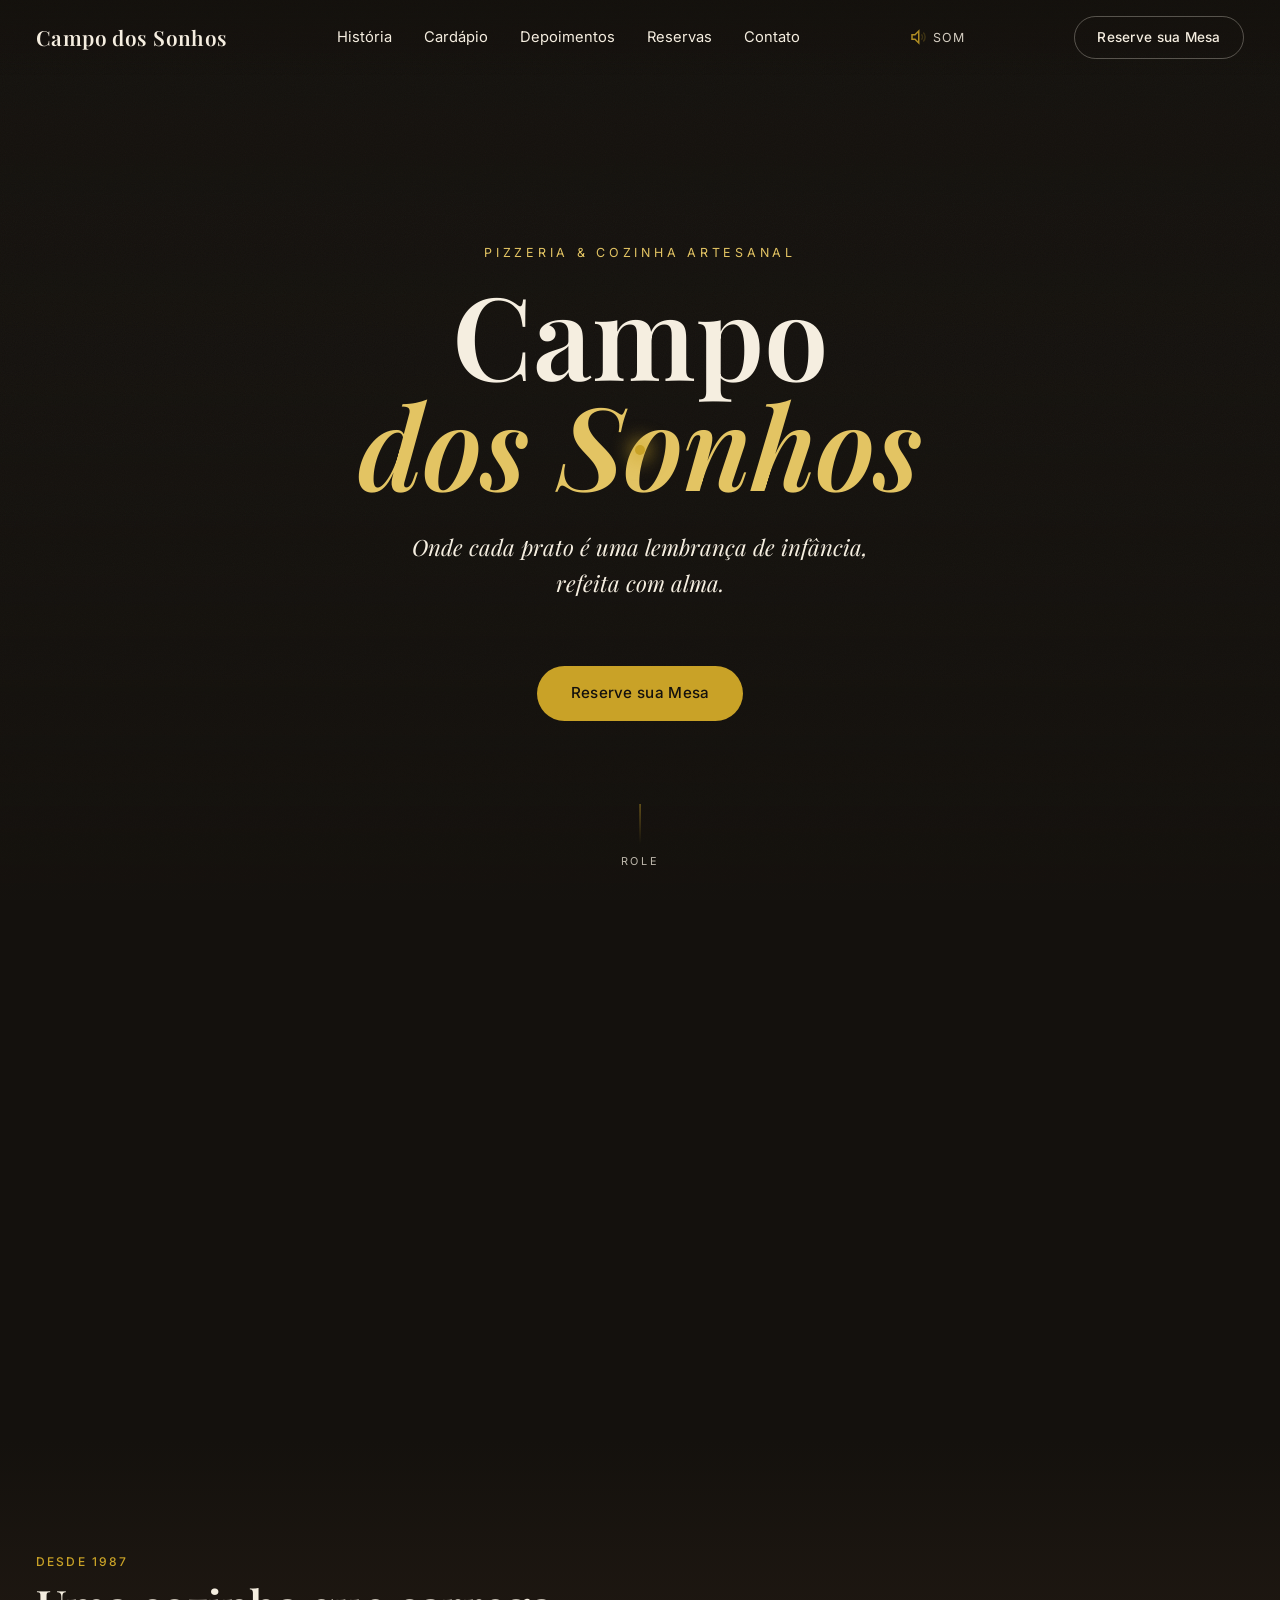
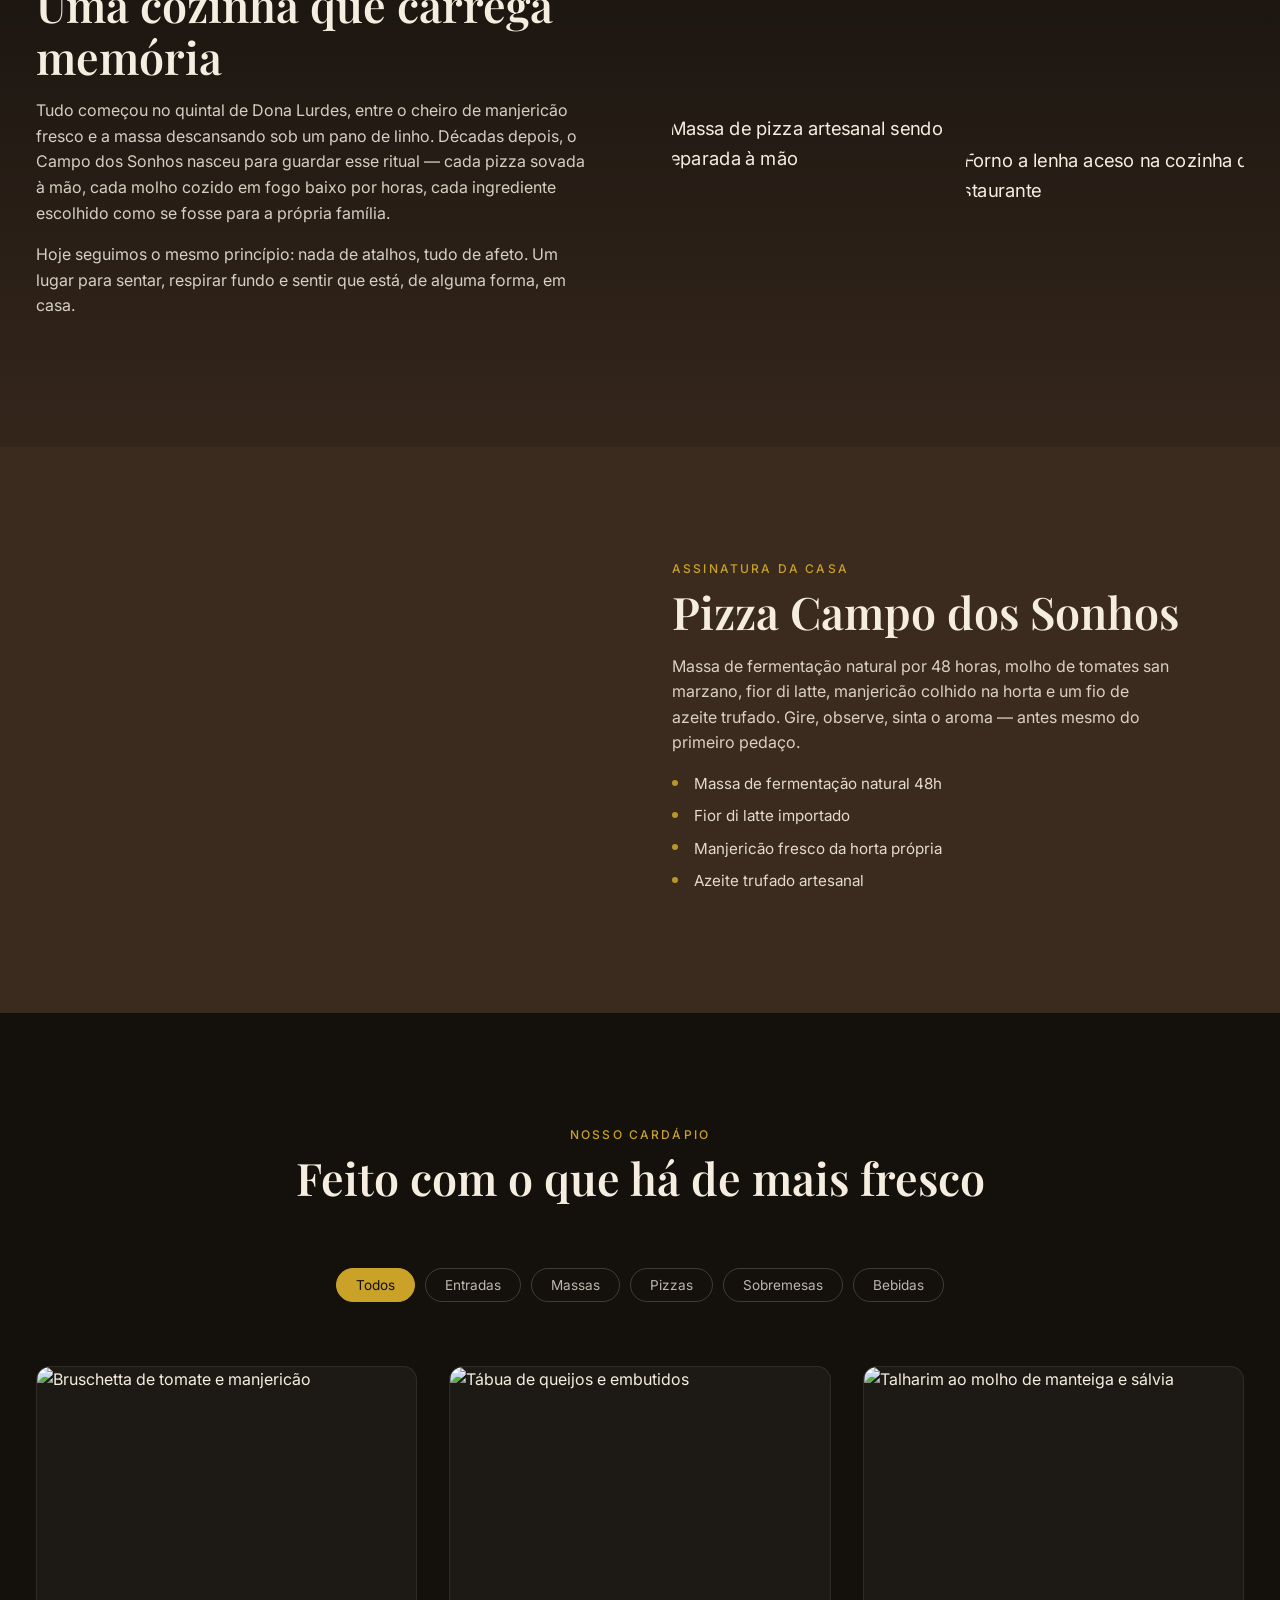
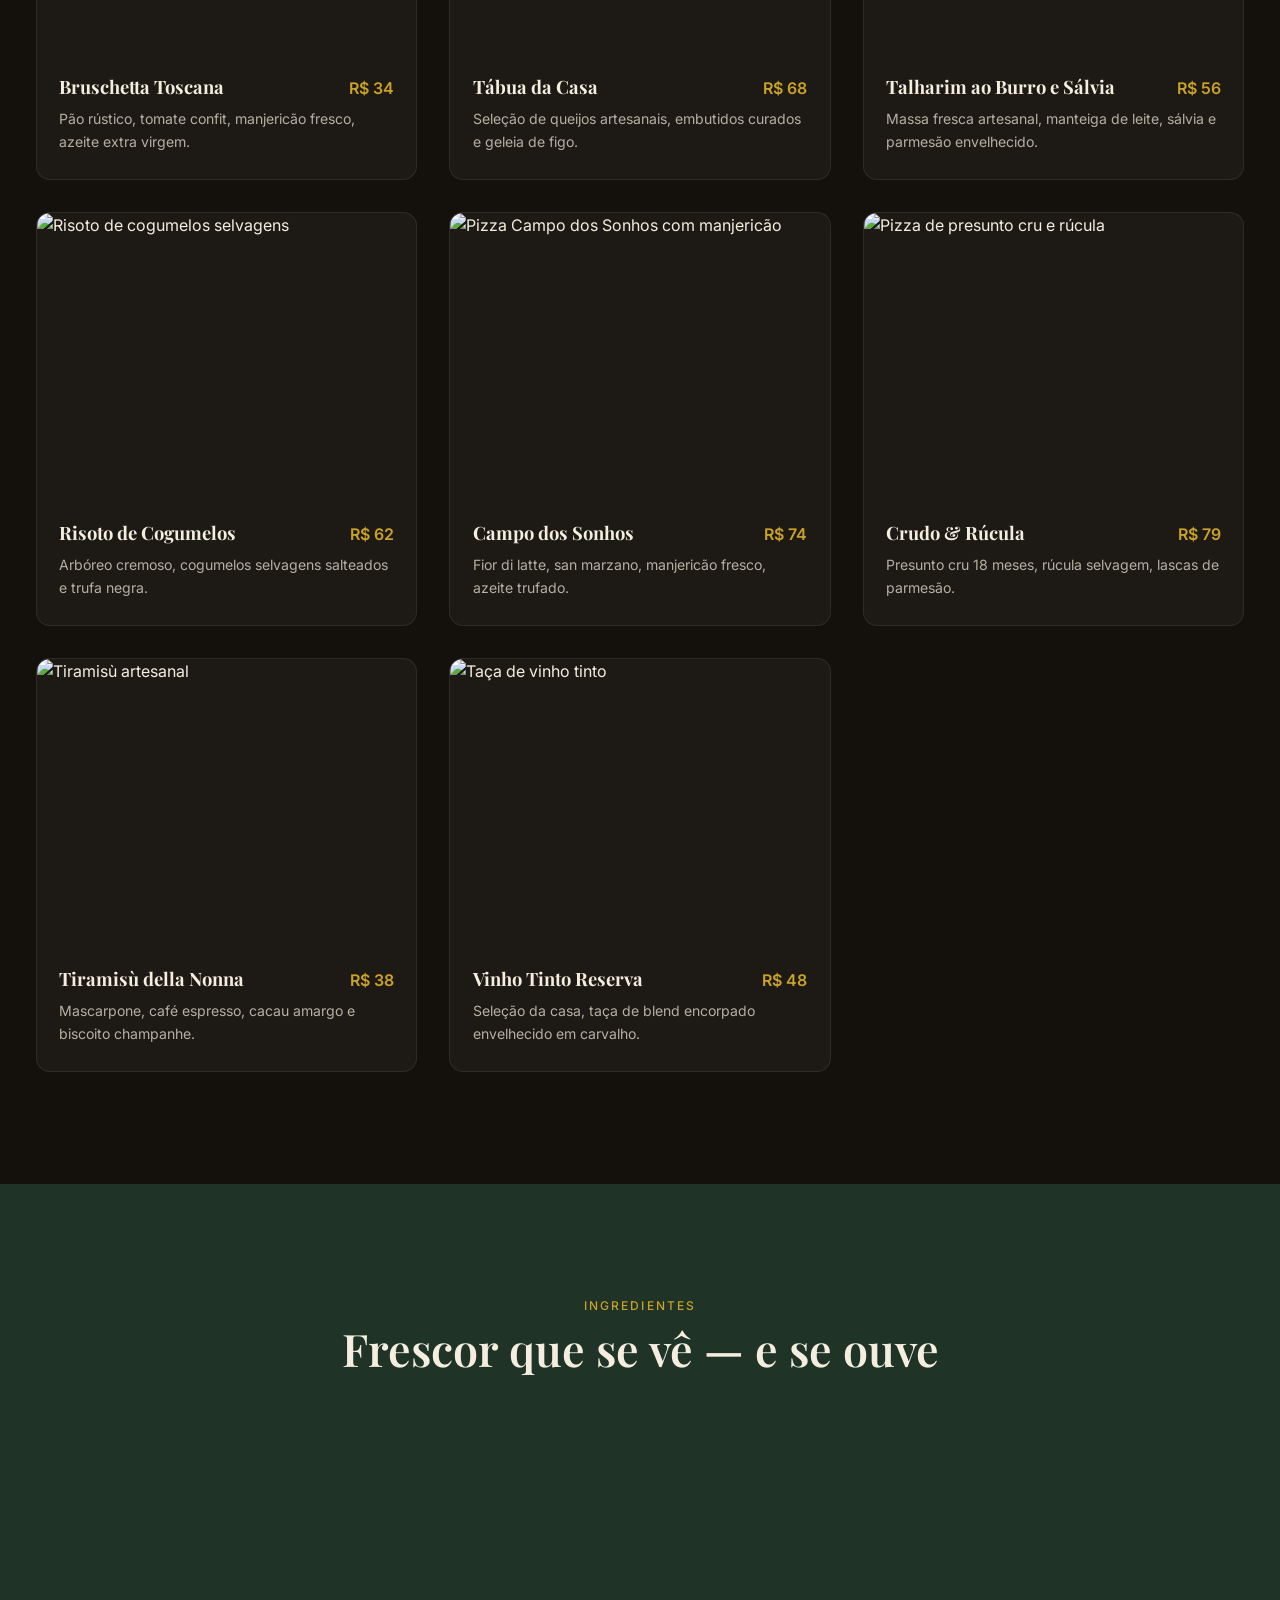
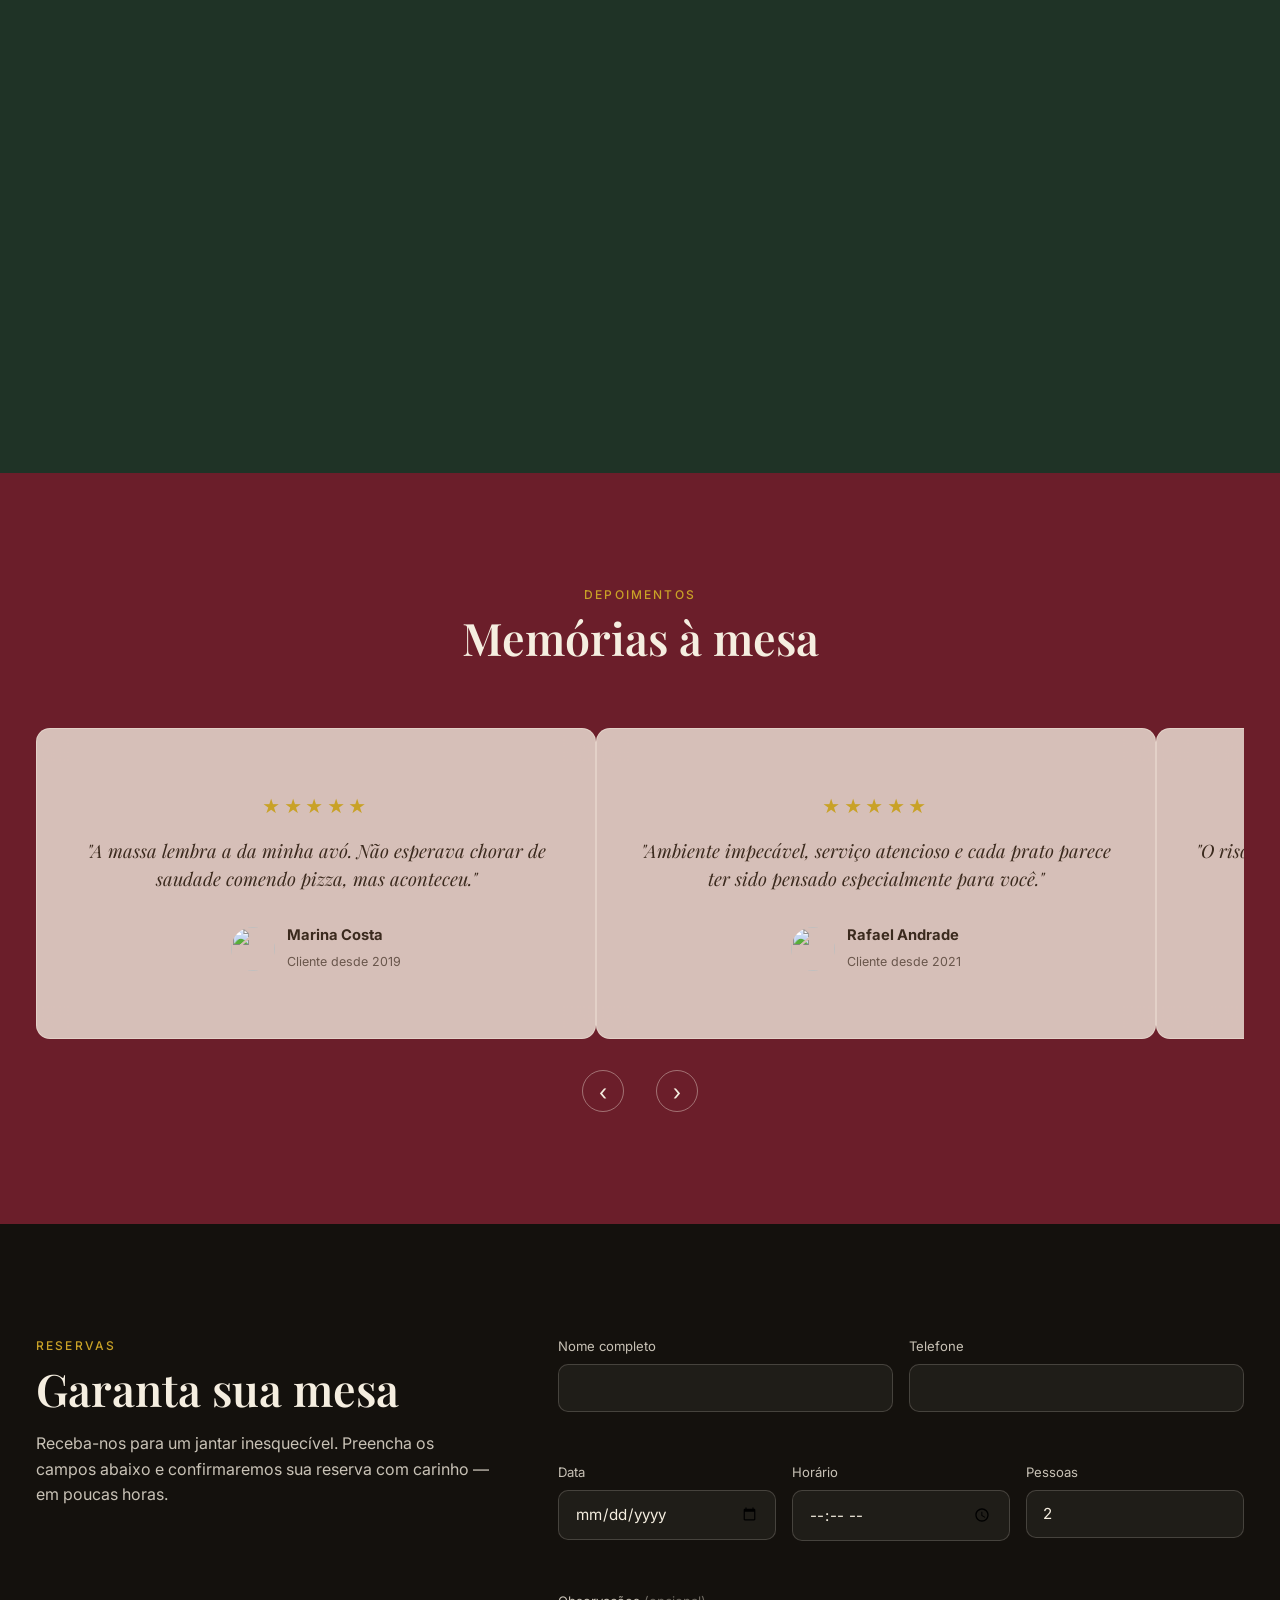
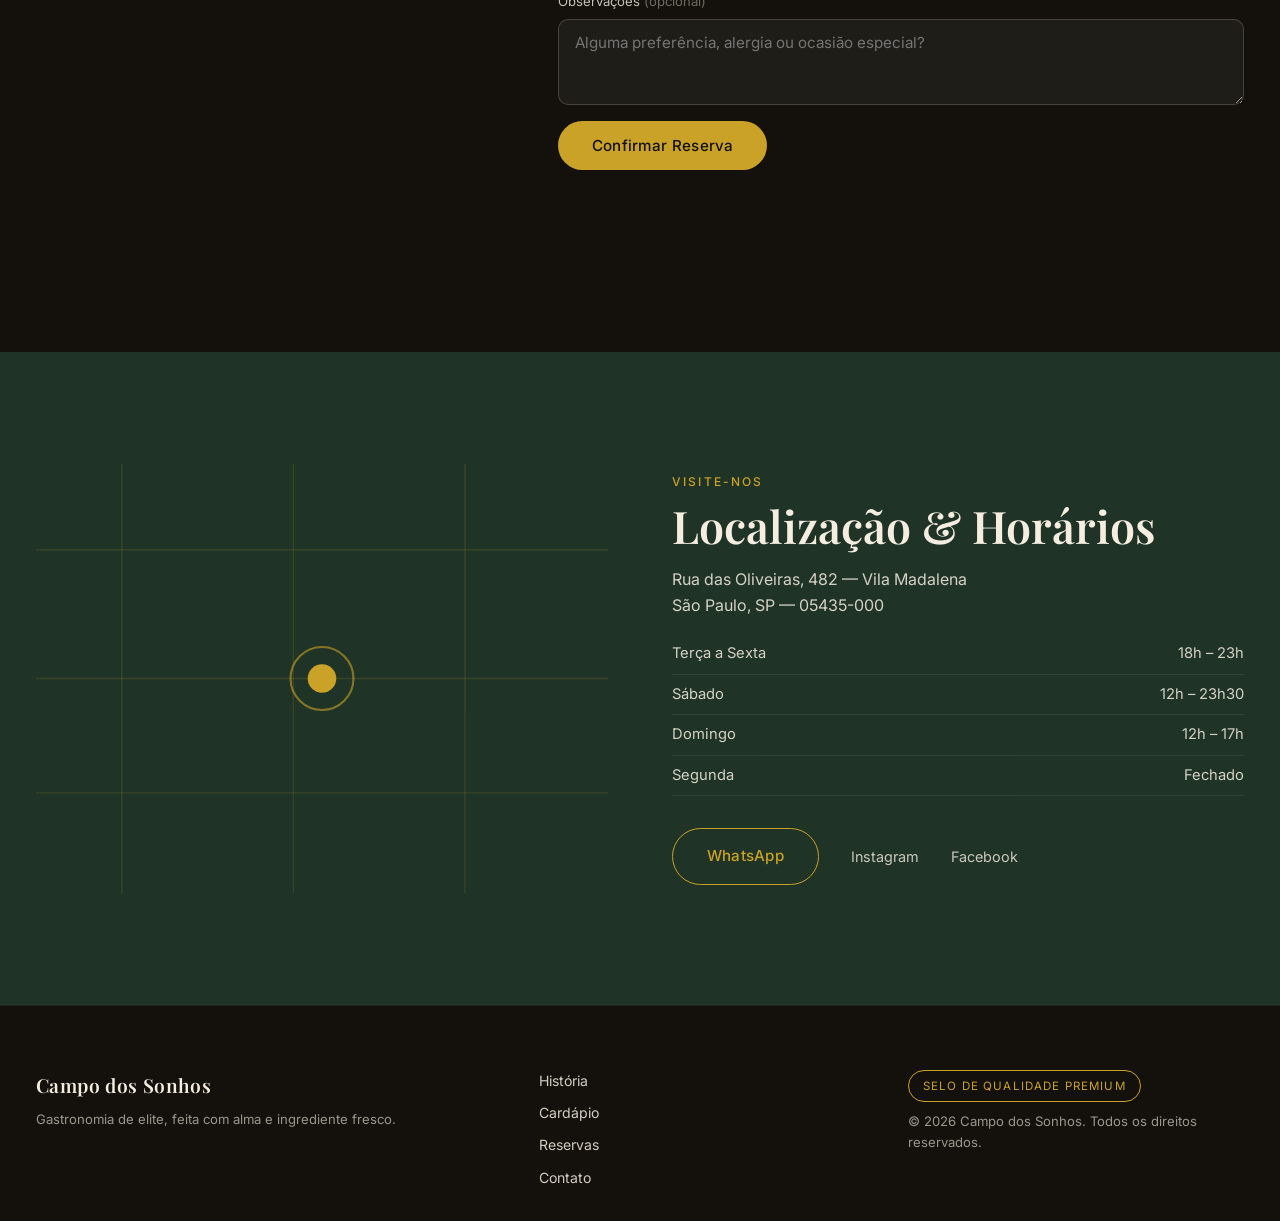
==== commit 82611250: "Add files via upload" ====
--- a/index.html
+++ b/index.html
@@ -3,326 +3,509 @@
 <head>
 <meta charset="UTF-8">
 <meta name="viewport" content="width=device-width, initial-scale=1.0">
-<title>Navalha de Aço — Barbearia</title>
-<meta name="description" content="Barbearia de raiz de rua. Corte, barba e atitude no concreto. Agende seu horário.">
-
+<title>Campo dos Sonhos — Gastronomia de Alma</title>
+<meta name="description" content="Campo dos Sonhos: pizzeria e lanchonete de gastronomia de elite. Ingredientes frescos, massas artesanais e uma experiência que é pura lembrança de infância.">
+
+<!-- Preconnect / Fonts -->
 <link rel="preconnect" href="https://fonts.googleapis.com">
 <link rel="preconnect" href="https://fonts.gstatic.com" crossorigin>
-<link rel="preload" as="style" href="https://fonts.googleapis.com/css2?family=Bungee&family=Barlow+Condensed:wght@400;500;600;700&display=swap">
-<link rel="stylesheet" href="https://fonts.googleapis.com/css2?family=Bungee&family=Barlow+Condensed:wght@400;500;600;700&display=swap" media="print" onload="this.media='all'">
+<link rel="preload" as="style" href="https://fonts.googleapis.com/css2?family=Playfair+Display:ital,wght@0,500;0,600;0,700;1,500&family=Inter:wght@300;400;500;600&display=swap">
+<link rel="stylesheet" href="https://fonts.googleapis.com/css2?family=Playfair+Display:ital,wght@0,500;0,600;0,700;1,500&family=Inter:wght@300;400;500;600&display=swap">
 
 <link rel="stylesheet" href="style.css">
 </head>
 <body>
 
-<!-- Toggle de áudio -->
-<button id="audioToggle" class="audio-toggle" aria-label="Ativar trilha sonora" aria-pressed="false">
-  <span class="audio-toggle__icon" aria-hidden="true">
-    <svg viewBox="0 0 24 24" fill="none"><path d="M3 9v6h4l5 5V4L7 9H3z" fill="currentColor"/><path class="audio-wave" d="M16 9a4 4 0 010 6" stroke="currentColor" stroke-width="1.5" stroke-linecap="round"/></svg>
-  </span>
-</button>
-
-<!-- Cursor customizado: navalha / spray -->
-<div class="cursor-icon" id="cursorIcon" aria-hidden="true">
-  <svg class="cursor-icon__razor" viewBox="0 0 24 24" fill="none"><path d="M3 21l7-7M14 3l7 7-9 9-3-3 9-9zM14 3l-9 9" stroke="currentColor" stroke-width="1.6" stroke-linecap="round" stroke-linejoin="round"/></svg>
-  <svg class="cursor-icon__spray" viewBox="0 0 24 24" fill="none"><circle cx="9" cy="15" r="5" stroke="currentColor" stroke-width="1.6"/><path d="M9 4v2M14 6l-1.4 1.4M5.4 7.4L4 6M16 11h2M2 11h2" stroke="currentColor" stroke-width="1.6" stroke-linecap="round"/></svg>
+<!-- ===================== CURSOR CUSTOMIZADO ===================== -->
+<div id="custom-cursor" class="custom-cursor" aria-hidden="true">
+  <svg class="cursor-icon cursor-faca" viewBox="0 0 48 48" fill="none">
+    <path d="M6 38 L30 14 C33 11 38 11 41 14 C44 17 44 22 41 25 L17 49" stroke="currentColor" stroke-width="2.5" stroke-linecap="round" stroke-linejoin="round"/>
+    <path d="M28 16 L36 24" stroke="currentColor" stroke-width="2.5" stroke-linecap="round"/>
+  </svg>
+  <svg class="cursor-icon cursor-folha" viewBox="0 0 48 48" fill="none">
+    <path d="M10 38 C10 18 22 8 40 8 C40 26 30 38 10 38 Z" stroke="currentColor" stroke-width="2.5" stroke-linejoin="round"/>
+    <path d="M12 36 C20 28 28 20 38 10" stroke="currentColor" stroke-width="2" stroke-linecap="round"/>
+  </svg>
+  <span class="cursor-luz"></span>
 </div>
 
-<!-- Navegação -->
-<header class="nav" data-reveal>
-  <div class="nav__inner">
-    <a href="#hero" class="nav__brand">NAVALHA<span>DE AÇO</span></a>
-    <nav class="nav__links">
-      <a href="#sobre">A Casa</a>
-      <a href="#servicos">Serviços</a>
-      <a href="#galeria">Galeria</a>
-      <a href="#equipe">Barbeiros</a>
-      <a href="#oferta" class="nav__cta">Agendar</a>
+<!-- ===================== HEADER / NAV ===================== -->
+<header class="site-header" id="site-header">
+  <div class="header-inner container">
+    <a href="#topo" class="brand" data-cursor="luz">Campo dos Sonhos</a>
+    <nav class="main-nav" aria-label="Navegação principal">
+      <a href="#historia" data-cursor="folha">História</a>
+      <a href="#cardapio" data-cursor="folha">Cardápio</a>
+      <a href="#depoimentos" data-cursor="folha">Depoimentos</a>
+      <a href="#reservas" data-cursor="folha">Reservas</a>
+      <a href="#contato" data-cursor="folha">Contato</a>
     </nav>
+    <button id="audio-toggle" class="audio-toggle" data-cursor="luz" aria-pressed="false" aria-label="Ativar som ambiente">
+      <span class="audio-icon" aria-hidden="true">
+        <svg viewBox="0 0 24 24" width="18" height="18" fill="none" stroke="currentColor" stroke-width="2">
+          <path d="M4 9v6h4l5 5V4L8 9H4z"/>
+          <path class="wave wave-1" d="M16.5 8.5a5 5 0 0 1 0 7"/>
+          <path class="wave wave-2" d="M19 6a8.5 8.5 0 0 1 0 12"/>
+        </svg>
+      </span>
+      <span class="audio-label">som</span>
+    </button>
+    <a href="#reservas" class="btn btn-ghost-nav" data-cursor="luz">Reserve sua Mesa</a>
   </div>
 </header>
 
-<main>
-
-  <!-- 1. HERO -->
-  <section id="hero" class="hero">
-    <canvas id="heroCanvas" class="hero__canvas" aria-hidden="true"></canvas>
-    <div class="hero__texture" aria-hidden="true"></div>
-
-    <div class="hero__content">
-      <p class="eyebrow" data-reveal>Barbearia de raiz · Quebrada Sul</p>
-      <h1 class="hero__logo" id="heroLogo" data-reveal>NAVALHA<span class="hero__logo-de">DE AÇO</span></h1>
-      <p class="hero__subline" data-reveal>
-        Corte, barba e atitude. Tradição de rua com técnica de respeito — desde 2012 cortando a quebrada.
-      </p>
-      <a href="#oferta" class="btn btn--spray" data-reveal data-spray>
-        <span class="btn__label">Agendar horário</span>
-      </a>
-    </div>
-
-    <div class="hero__scroll-cue" aria-hidden="true"><span></span></div>
-  </section>
-
-  <!-- 2. SOBRE -->
-  <section id="sobre" class="sobre">
-    <div class="container sobre__grid">
-      <div class="sobre__copy">
-        <p class="eyebrow" data-reveal>A Casa</p>
-        <h2 class="section-title" data-reveal>Raiz de rua, técnica de respeito</h2>
-        <p class="section-lead" data-reveal>
-          Não é só corte. É espaço de convivência, de história e de cultura urbana — onde cada cliente sai com mais que um visual novo, sai com atitude.
+<main id="topo">
+
+  <!-- ===================== 1. HERO CINEMATOGRÁFICO ===================== -->
+  <section class="hero" id="hero">
+    <div class="hero-media">
+      <video class="hero-video" autoplay muted loop playsinline
+        poster="https://images.unsplash.com/photo-1574071318508-1cdbab80d002?q=80&w=1600&auto=format&fit=crop">
+        <source src="https://cdn.coverr.co/videos/coverr-melting-cheese-on-pizza-2632/1080p.mp4" type="video/mp4">
+      </video>
+      <div class="hero-overlay"></div>
+      <div class="hero-grain" aria-hidden="true"></div>
+    </div>
+
+    <div class="hero-content container">
+      <p class="hero-eyebrow" data-reveal>Pizzeria & Cozinha Artesanal</p>
+      <h1 class="hero-title" data-reveal>
+        <span class="hero-title-line">Campo</span>
+        <span class="hero-title-line hero-title-em">dos Sonhos</span>
+      </h1>
+      <p class="hero-claim" data-reveal>Onde cada prato é uma lembrança de infância, refeita com alma.</p>
+      <div class="hero-cta-wrap" data-reveal>
+        <a href="#reservas" class="btn btn-primary btn-glow" data-cursor="luz">
+          <span>Reserve sua Mesa</span>
+        </a>
+      </div>
+    </div>
+
+    <button class="scroll-indicator" id="scroll-indicator" aria-label="Rolar para baixo" data-cursor="luz">
+      <span class="scroll-indicator-line"></span>
+      <span class="scroll-indicator-text">role</span>
+    </button>
+  </section>
+
+  <!-- ===================== 2. TRANSIÇÃO VAPOR/FUMAÇA ===================== -->
+  <section class="smoke-transition" id="smoke-transition" aria-hidden="true">
+    <canvas id="smoke-canvas"></canvas>
+    <div class="smoke-fallback-img" style="background-image:url('https://images.unsplash.com/photo-1556910103-1c02745aae4d?q=80&w=1400&auto=format&fit=crop')"></div>
+  </section>
+
+  <!-- ===================== 3. NOSSA HISTÓRIA ===================== -->
+  <section class="historia" id="historia">
+    <div class="container historia-grid">
+      <div class="historia-text">
+        <p class="section-eyebrow">Desde 1987</p>
+        <h2 class="section-title">Uma cozinha que carrega memória</h2>
+        <p class="historia-paragraph">
+          Tudo começou no quintal de Dona Lurdes, entre o cheiro de manjericão fresco e a massa
+          descansando sob um pano de linho. Décadas depois, o Campo dos Sonhos nasceu para guardar
+          esse ritual — cada pizza sovada à mão, cada molho cozido em fogo baixo por horas, cada
+          ingrediente escolhido como se fosse para a própria família.
         </p>
-        <p class="sobre__text" data-reveal>
-          Fundada na quebrada, a Navalha de Aço cresceu boca a boca, navalha a navalha. Hoje reúne os melhores barbeiros da região num espaço que respeita a origem e entrega técnica de primeira.
+        <p class="historia-paragraph">
+          Hoje seguimos o mesmo princípio: nada de atalhos, tudo de afeto. Um lugar para sentar,
+          respirar fundo e sentir que está, de alguma forma, em casa.
         </p>
       </div>
-
-      <div class="sobre__photo-wrap" data-reveal>
-        <div class="reveal-photo" data-reveal-photo>
-          <img
-            src="https://images.unsplash.com/photo-1503951914875-452162b0f3f1?w=900&q=80&auto=format&fit=crop&fm=webp"
-            srcset="https://images.unsplash.com/photo-1503951914875-452162b0f3f1?w=450&q=70&auto=format&fit=crop&fm=webp 450w,
-                    https://images.unsplash.com/photo-1503951914875-452162b0f3f1?w=900&q=80&auto=format&fit=crop&fm=webp 900w"
-            sizes="(max-width: 768px) 320px, 480px"
-            alt="Interior da barbearia Navalha de Aço"
-            class="reveal-photo__img"
-            loading="lazy" width="480" height="560"
-          >
-          <div class="reveal-photo__mask" aria-hidden="true"></div>
-        </div>
-      </div>
-    </div>
-  </section>
-
-  <!-- 3. SERVIÇOS -->
-  <section id="servicos" class="servicos">
+      <div class="historia-media">
+        <div class="reveal-img reveal-img-1">
+          <img src="https://images.unsplash.com/photo-1517248135467-4c7edcad34c4?q=80&w=900&auto=format&fit=crop" alt="Massa de pizza artesanal sendo preparada à mão" loading="lazy">
+        </div>
+        <div class="reveal-img reveal-img-2">
+          <img src="https://images.unsplash.com/photo-1551183053-bf91a1d81141?q=80&w=900&auto=format&fit=crop" alt="Forno a lenha aceso na cozinha do restaurante" loading="lazy">
+        </div>
+      </div>
+    </div>
+  </section>
+
+  <!-- ===================== 4. PRATO EM DESTAQUE (3D) ===================== -->
+  <section class="prato-destaque" id="prato-destaque">
+    <div class="container prato-grid">
+      <div class="prato-canvas-wrap">
+        <canvas id="three-canvas" aria-hidden="true"></canvas>
+        <img
+          id="prato-fallback"
+          class="prato-fallback-img"
+          src="https://images.unsplash.com/photo-1565299624946-b28f40a0ae38?q=80&w=1200&auto=format&fit=crop"
+          alt="Pizza assinatura Campo dos Sonhos, com manjericão fresco e queijo derretido"
+          loading="lazy">
+      </div>
+      <div class="prato-text">
+        <p class="section-eyebrow">Assinatura da Casa</p>
+        <h2 class="section-title">Pizza Campo dos Sonhos</h2>
+        <p class="prato-paragraph">
+          Massa de fermentação natural por 48 horas, molho de tomates san marzano, fior di latte,
+          manjericão colhido na horta e um fio de azeite trufado. Gire, observe, sinta o aroma —
+          antes mesmo do primeiro pedaço.
+        </p>
+        <ul class="prato-ingredientes">
+          <li>Massa de fermentação natural 48h</li>
+          <li>Fior di latte importado</li>
+          <li>Manjericão fresco da horta própria</li>
+          <li>Azeite trufado artesanal</li>
+        </ul>
+      </div>
+    </div>
+  </section>
+
+  <!-- ===================== 5. NOSSO CARDÁPIO ===================== -->
+  <section class="cardapio" id="cardapio">
     <div class="container">
-      <p class="eyebrow" data-reveal>Serviços</p>
-      <h2 class="section-title" data-reveal>Cada corte, uma assinatura</h2>
-
-      <div class="servicos-grid">
-        <article class="servico-card" data-reveal data-sound="cut">
-          <div class="servico-card__icon" aria-hidden="true">
-            <svg viewBox="0 0 48 48" fill="none"><circle cx="14" cy="34" r="5" stroke="currentColor" stroke-width="1.6"/><circle cx="14" cy="14" r="5" stroke="currentColor" stroke-width="1.6"/><path d="M18 17l22 22M18 31L40 9" stroke="currentColor" stroke-width="1.6" stroke-linecap="round"/></svg>
-          </div>
-          <h3>Corte na Régua</h3>
-          <p>Degradê, social ou navalhado — no padrão que a quebrada confia.</p>
-          <span class="servico-card__price">R$ 45</span>
-        </article>
-
-        <article class="servico-card" data-reveal data-sound="razor">
-          <div class="servico-card__icon" aria-hidden="true">
-            <svg viewBox="0 0 48 48" fill="none"><path d="M6 42l14-14M28 6l14 14-18 18-6-6 18-18zM28 6l-18 18" stroke="currentColor" stroke-width="1.6" stroke-linecap="round" stroke-linejoin="round"/></svg>
-          </div>
-          <h3>Barba Navalhada</h3>
-          <p>Toalha quente, navalha afiada e acabamento de respeito.</p>
-          <span class="servico-card__price">R$ 35</span>
-        </article>
-
-        <article class="servico-card" data-reveal data-sound="cut">
-          <div class="servico-card__icon" aria-hidden="true">
-            <svg viewBox="0 0 48 48" fill="none"><path d="M8 14h32M8 24h32M8 34h20" stroke="currentColor" stroke-width="1.6" stroke-linecap="round"/></svg>
-          </div>
-          <h3>Combo Completo</h3>
-          <p>Corte + barba + acabamento de sobrancelha. O pacote raiz.</p>
-          <span class="servico-card__price">R$ 70</span>
-        </article>
-      </div>
-    </div>
-  </section>
-
-  <!-- 4. GALERIA -->
-  <section id="galeria" class="galeria">
+      <p class="section-eyebrow center">Nosso Cardápio</p>
+      <h2 class="section-title center">Feito com o que há de mais fresco</h2>
+
+      <div class="cardapio-filtros" role="tablist" aria-label="Filtrar cardápio por categoria">
+        <button class="filtro-btn is-active" data-filtro="todos" role="tab" aria-selected="true">Todos</button>
+        <button class="filtro-btn" data-filtro="entradas" role="tab" aria-selected="false">Entradas</button>
+        <button class="filtro-btn" data-filtro="massas" role="tab" aria-selected="false">Massas</button>
+        <button class="filtro-btn" data-filtro="pizzas" role="tab" aria-selected="false">Pizzas</button>
+        <button class="filtro-btn" data-filtro="sobremesas" role="tab" aria-selected="false">Sobremesas</button>
+        <button class="filtro-btn" data-filtro="bebidas" role="tab" aria-selected="false">Bebidas</button>
+      </div>
+
+      <div class="cardapio-grid" id="cardapio-grid">
+
+        <article class="prato-card is-quente" data-categoria="entradas">
+          <div class="prato-card-img">
+            <img src="https://images.unsplash.com/photo-1505253716362-afaea1d3d1af?q=80&w=700&auto=format&fit=crop" alt="Bruschetta de tomate e manjericão" loading="lazy">
+            <span class="vapor" aria-hidden="true"></span>
+          </div>
+          <div class="prato-card-body">
+            <div class="prato-card-head">
+              <h3>Bruschetta Toscana</h3>
+              <span class="prato-preco">R$ 34</span>
+            </div>
+            <p>Pão rústico, tomate confit, manjericão fresco, azeite extra virgem.</p>
+          </div>
+        </article>
+
+        <article class="prato-card" data-categoria="entradas">
+          <div class="prato-card-img">
+            <img src="https://images.unsplash.com/photo-1541592106381-b31e9677c0e5?q=80&w=700&auto=format&fit=crop" alt="Tábua de queijos e embutidos" loading="lazy">
+          </div>
+          <div class="prato-card-body">
+            <div class="prato-card-head">
+              <h3>Tábua da Casa</h3>
+              <span class="prato-preco">R$ 68</span>
+            </div>
+            <p>Seleção de queijos artesanais, embutidos curados e geleia de figo.</p>
+          </div>
+        </article>
+
+        <article class="prato-card is-quente" data-categoria="massas">
+          <div class="prato-card-img">
+            <img src="https://images.unsplash.com/photo-1473093295043-cdd812d0e601?q=80&w=700&auto=format&fit=crop" alt="Talharim ao molho de manteiga e sálvia" loading="lazy">
+            <span class="vapor" aria-hidden="true"></span>
+          </div>
+          <div class="prato-card-body">
+            <div class="prato-card-head">
+              <h3>Talharim ao Burro e Sálvia</h3>
+              <span class="prato-preco">R$ 56</span>
+            </div>
+            <p>Massa fresca artesanal, manteiga de leite, sálvia e parmesão envelhecido.</p>
+          </div>
+        </article>
+
+        <article class="prato-card is-quente" data-categoria="massas">
+          <div class="prato-card-img">
+            <img src="https://images.unsplash.com/photo-1551183053-bf91a1d81141?q=80&w=700&auto=format&fit=crop" alt="Risoto de cogumelos selvagens" loading="lazy">
+            <span class="vapor" aria-hidden="true"></span>
+          </div>
+          <div class="prato-card-body">
+            <div class="prato-card-head">
+              <h3>Risoto de Cogumelos</h3>
+              <span class="prato-preco">R$ 62</span>
+            </div>
+            <p>Arbóreo cremoso, cogumelos selvagens salteados e trufa negra.</p>
+          </div>
+        </article>
+
+        <article class="prato-card is-quente" data-categoria="pizzas">
+          <div class="prato-card-img">
+            <img src="https://images.unsplash.com/photo-1565299624946-b28f40a0ae38?q=80&w=700&auto=format&fit=crop" alt="Pizza Campo dos Sonhos com manjericão" loading="lazy">
+            <span class="vapor" aria-hidden="true"></span>
+          </div>
+          <div class="prato-card-body">
+            <div class="prato-card-head">
+              <h3>Campo dos Sonhos</h3>
+              <span class="prato-preco">R$ 74</span>
+            </div>
+            <p>Fior di latte, san marzano, manjericão fresco, azeite trufado.</p>
+          </div>
+        </article>
+
+        <article class="prato-card is-quente" data-categoria="pizzas">
+          <div class="prato-card-img">
+            <img src="https://images.unsplash.com/photo-1604068549290-dea0e4a305ca?q=80&w=700&auto=format&fit=crop" alt="Pizza de presunto cru e rúcula" loading="lazy">
+            <span class="vapor" aria-hidden="true"></span>
+          </div>
+          <div class="prato-card-body">
+            <div class="prato-card-head">
+              <h3>Crudo & Rúcula</h3>
+              <span class="prato-preco">R$ 79</span>
+            </div>
+            <p>Presunto cru 18 meses, rúcula selvagem, lascas de parmesão.</p>
+          </div>
+        </article>
+
+        <article class="prato-card" data-categoria="sobremesas">
+          <div class="prato-card-img">
+            <img src="https://images.unsplash.com/photo-1551024601-bec78aea704b?q=80&w=700&auto=format&fit=crop" alt="Tiramisù artesanal" loading="lazy">
+          </div>
+          <div class="prato-card-body">
+            <div class="prato-card-head">
+              <h3>Tiramisù della Nonna</h3>
+              <span class="prato-preco">R$ 38</span>
+            </div>
+            <p>Mascarpone, café espresso, cacau amargo e biscoito champanhe.</p>
+          </div>
+        </article>
+
+        <article class="prato-card" data-categoria="bebidas">
+          <div class="prato-card-img">
+            <img src="https://images.unsplash.com/photo-1510626176961-4b57d4fbad03?q=80&w=700&auto=format&fit=crop" alt="Taça de vinho tinto" loading="lazy">
+          </div>
+          <div class="prato-card-body">
+            <div class="prato-card-head">
+              <h3>Vinho Tinto Reserva</h3>
+              <span class="prato-preco">R$ 48</span>
+            </div>
+            <p>Seleção da casa, taça de blend encorpado envelhecido em carvalho.</p>
+          </div>
+        </article>
+
+      </div>
+    </div>
+  </section>
+
+  <!-- ===================== 6. GALERIA DE INGREDIENTES ===================== -->
+  <section class="galeria" id="galeria">
+    <p class="section-eyebrow center">Ingredientes</p>
+    <h2 class="section-title center">Frescor que se vê — e se ouve</h2>
+    <div class="galeria-grid">
+      <div class="galeria-item">
+        <video class="galeria-video" muted loop playsinline preload="none"
+          poster="https://images.unsplash.com/photo-1486297678162-eb2a19b0a32d?q=80&w=900&auto=format&fit=crop"
+          loading="lazy">
+          <source src="https://cdn.coverr.co/videos/coverr-melting-cheese-on-pizza-2632/720p.mp4" type="video/mp4">
+        </video>
+      </div>
+      <div class="galeria-item">
+        <video class="galeria-video" muted loop playsinline preload="none"
+          poster="https://images.unsplash.com/photo-1518779578993-ec3579fee39f?q=80&w=900&auto=format&fit=crop"
+          loading="lazy">
+          <source src="https://cdn.coverr.co/videos/coverr-chopping-fresh-herbs-1080p/720p.mp4" type="video/mp4">
+        </video>
+      </div>
+      <div class="galeria-item">
+        <video class="galeria-video" muted loop playsinline preload="none"
+          poster="https://images.unsplash.com/photo-1517248135467-4c7edcad34c4?q=80&w=900&auto=format&fit=crop"
+          loading="lazy">
+          <source src="https://cdn.coverr.co/videos/coverr-kneading-dough-3120/720p.mp4" type="video/mp4">
+        </video>
+      </div>
+    </div>
+  </section>
+
+  <!-- ===================== 7. DEPOIMENTOS ===================== -->
+  <section class="depoimentos" id="depoimentos">
     <div class="container">
-      <p class="eyebrow" data-reveal>Trabalhos</p>
-      <h2 class="section-title" data-reveal>Antes & depois que falam por nós</h2>
-
-      <div class="galeria-grid">
-        <div class="reveal-photo reveal-photo--sm" data-reveal data-reveal-photo>
-          <img src="https://images.unsplash.com/photo-1599351431202-1e0f0137899a?w=500&q=75&auto=format&fit=crop&fm=webp" alt="Corte degradê finalizado" loading="lazy" width="320" height="380" class="reveal-photo__img">
-          <div class="reveal-photo__mask" aria-hidden="true"></div>
-        </div>
-        <div class="reveal-photo reveal-photo--sm" data-reveal data-reveal-photo>
-          <img src="https://images.unsplash.com/photo-1622286342621-4bd786c2447c?w=500&q=75&auto=format&fit=crop&fm=webp" alt="Barba navalhada finalizada" loading="lazy" width="320" height="380" class="reveal-photo__img">
-          <div class="reveal-photo__mask" aria-hidden="true"></div>
-        </div>
-        <div class="reveal-photo reveal-photo--sm" data-reveal data-reveal-photo>
-          <img src="https://images.unsplash.com/photo-1593702288056-f173e2ab075f?w=500&q=75&auto=format&fit=crop&fm=webp" alt="Cliente satisfeito após corte" loading="lazy" width="320" height="380" class="reveal-photo__img">
-          <div class="reveal-photo__mask" aria-hidden="true"></div>
-        </div>
-      </div>
-    </div>
-  </section>
-
-  <!-- 5. DEPOIMENTOS -->
-  <section id="depoimentos" class="depoimentos">
-    <div class="container">
-      <p class="eyebrow" data-reveal>Quem já passou na cadeira</p>
-      <h2 class="section-title" data-reveal>A quebrada aprova</h2>
-
-      <div class="depoimentos-grid">
-        <figure class="depoimento-card" data-reveal>
-          <img src="https://images.unsplash.com/photo-1507003211169-0a1dd7228f2d?w=160&q=70&auto=format&fit=crop&fm=webp" alt="Cliente satisfeito" loading="lazy" width="56" height="56" class="depoimento-card__avatar">
-          <blockquote>"Único lugar que eu confio minha barba. Navalha afiada e papo reto."</blockquote>
-          <figcaption><strong>Renan Costa</strong></figcaption>
-        </figure>
-        <figure class="depoimento-card" data-reveal>
-          <img src="https://images.unsplash.com/photo-1599566150163-29194dcaad36?w=160&q=70&auto=format&fit=crop&fm=webp" alt="Cliente satisfeito" loading="lazy" width="56" height="56" class="depoimento-card__avatar">
-          <blockquote>"Ambiente raiz de verdade. Saio sempre com o corte que pedi, sem enrolação."</blockquote>
-          <figcaption><strong>Lucas Andrade</strong></figcaption>
-        </figure>
-        <figure class="depoimento-card" data-reveal>
-          <img src="https://images.unsplash.com/photo-1500648767791-00dcc994a43e?w=160&q=70&auto=format&fit=crop&fm=webp" alt="Cliente satisfeito" loading="lazy" width="56" height="56" class="depoimento-card__avatar">
-          <blockquote>"Atendimento de respeito do início ao fim. Virei cliente fixo."</blockquote>
-          <figcaption><strong>Bruno Mesquita</strong></figcaption>
-        </figure>
-      </div>
-    </div>
-  </section>
-
-  <!-- 6. EQUIPE -->
-  <section id="equipe" class="equipe">
-    <div class="container">
-      <p class="eyebrow" data-reveal>Os Barbeiros</p>
-      <h2 class="section-title" data-reveal>Navalha na mão de quem entende</h2>
-
-      <div class="equipe-grid">
-        <article class="barbeiro-card" data-reveal>
-          <img src="https://images.unsplash.com/photo-1599351431202-1e0f0137899a?w=300&q=75&auto=format&fit=crop&fm=webp" alt="Barbeiro Zé Navalha" loading="lazy" width="200" height="240" class="barbeiro-card__photo">
-          <h3>Zé Navalha</h3>
-          <span>Especialista em degradê</span>
-        </article>
-        <article class="barbeiro-card" data-reveal>
-          <img src="https://images.unsplash.com/photo-1521119989659-a83eee488004?w=300&q=75&auto=format&fit=crop&fm=webp" alt="Barbeiro Du Lâmina" loading="lazy" width="200" height="240" class="barbeiro-card__photo">
-          <h3>Du Lâmina</h3>
-          <span>Mestre em barba navalhada</span>
-        </article>
-        <article class="barbeiro-card" data-reveal>
-          <img src="https://images.unsplash.com/photo-1605497788044-5a32c7078486?w=300&q=75&auto=format&fit=crop&fm=webp" alt="Barbeiro Tó Risco" loading="lazy" width="200" height="240" class="barbeiro-card__photo">
-          <h3>Tó Risco</h3>
-          <span>Desenhos e acabamentos</span>
-        </article>
-      </div>
-    </div>
-  </section>
-
-  <!-- 7. OFERTA / PLANOS -->
-  <section id="oferta" class="oferta">
-    <div class="container">
-      <p class="eyebrow" data-reveal>Agendar</p>
-      <h2 class="section-title" data-reveal>Marca teu horário sem enrolação</h2>
-
-      <div class="planos-grid">
-        <article class="plano-card plano-card--entrada" data-reveal>
-          <h3>Pacote de Boas-Vindas</h3>
-          <p class="plano-card__desc">Corte + barba para quem está chegando na Navalha de Aço pela primeira vez.</p>
-          <p class="plano-card__price"><span class="plano-card__currency">R$</span>99<span class="plano-card__cents">,90</span></p>
-          <ul class="plano-card__features">
-            <li>Corte completo + barba navalhada</li>
-            <li>Toalha quente e acabamento</li>
-            <li>Bebida cortesia</li>
-          </ul>
-          <a href="#" class="btn btn--spray btn--full" data-spray>Agendar agora</a>
-        </article>
-
-        <article class="plano-card" data-reveal>
-          <h3>Assinatura Mensal</h3>
-          <p class="plano-card__desc">Corte e barba ilimitados no mês, sem fila e com horário garantido.</p>
-          <p class="plano-card__price plano-card__price--quote">Solicitar orçamento</p>
-          <ul class="plano-card__features">
-            <li>Cortes ilimitados no mês</li>
-            <li>Prioridade de horário</li>
-            <li>Desconto em produtos</li>
-          </ul>
-          <a href="#contato" class="btn btn--outline btn--full">Solicitar orçamento</a>
-        </article>
-
-        <article class="plano-card" data-reveal>
-          <h3>Combo Premium</h3>
-          <p class="plano-card__desc">Experiência completa: corte, barba, sobrancelha e tratamento capilar.</p>
-          <p class="plano-card__price plano-card__price--quote">Solicitar orçamento</p>
-          <ul class="plano-card__features">
-            <li>Corte + barba + sobrancelha</li>
-            <li>Tratamento capilar premium</li>
-            <li>Sessão fotográfica do resultado</li>
-          </ul>
-          <a href="#contato" class="btn btn--outline btn--full">Solicitar orçamento</a>
-        </article>
-      </div>
-
-      <div class="oferta__whatsapp-wrap" data-reveal>
-        <a href="#" class="btn-whatsapp" data-spray aria-label="Falar pelo WhatsApp">
-          <svg viewBox="0 0 24 24" fill="currentColor" aria-hidden="true"><path d="M17.5 14.4c-.3-.1-1.7-.8-2-.9-.3-.1-.5-.1-.7.1-.2.3-.7.9-.9 1.1-.2.2-.3.2-.6.1-.3-.2-1.3-.5-2.4-1.5-.9-.8-1.5-1.8-1.7-2.1-.2-.3 0-.5.1-.6l.5-.6c.1-.2.1-.4 0-.6-.1-.2-.6-1.4-.8-1.9-.2-.4-.4-.4-.6-.4h-.5c-.2 0-.5.1-.7.3-.2.2-.9.9-.9 2.1 0 1.2.9 2.4 1 2.6.1.2 1.8 2.8 4.5 3.9 2.7 1.1 2.7.7 3.2.6.5 0 1.6-.6 1.8-1.3.2-.6.2-1.1.1-1.2-.1-.1-.2-.2-.4-.3z"/><path d="M12 2a10 10 0 00-8.6 15.1L2 22l5.1-1.3A10 10 0 1012 2z"/></svg>
-          Falar no WhatsApp
-        </a>
-      </div>
-    </div>
-  </section>
-
-  <!-- 8. LOCALIZAÇÃO / CONTATO -->
-  <section id="contato" class="contato">
-    <div class="container container--narrow">
-      <p class="eyebrow" data-reveal>Endereço</p>
-      <h2 class="section-title" data-reveal>Bora marcar?</h2>
-      <p class="section-lead" data-reveal>
-        Rua das Palmeiras, 482 — Quebrada Sul. Seg a Sáb, 9h às 20h.
-      </p>
-
-      <div class="contato__map" aria-hidden="true" data-reveal>
-        <div class="contato__map-pin"></div>
-      </div>
-
-      <form class="form" data-reveal novalidate>
-        <div class="form__field">
-          <input type="text" id="nome" name="nome" required placeholder=" ">
-          <label for="nome">Seu nome</label>
-        </div>
-        <div class="form__field">
-          <input type="tel" id="telefone" name="telefone" required placeholder=" ">
-          <label for="telefone">WhatsApp</label>
-        </div>
-        <div class="form__field">
-          <textarea id="mensagem" name="mensagem" rows="3" placeholder=" "></textarea>
-          <label for="mensagem">Qual serviço você quer?</label>
-        </div>
-        <button type="submit" class="btn btn--spray" data-spray>Solicitar horário</button>
+      <p class="section-eyebrow center">Depoimentos</p>
+      <h2 class="section-title center">Memórias à mesa</h2>
+
+      <div class="depoimentos-carrossel" id="depoimentos-carrossel">
+        <div class="depoimento-track" id="depoimento-track">
+
+          <article class="depoimento-card glass">
+            <div class="depoimento-estrelas" aria-hidden="true">★★★★★</div>
+            <p class="depoimento-texto">"A massa lembra a da minha avó. Não esperava chorar de saudade comendo pizza, mas aconteceu."</p>
+            <div class="depoimento-autor">
+              <img src="https://images.unsplash.com/photo-1544005313-94ddf0286df2?q=80&w=160&auto=format&fit=crop" alt="" loading="lazy">
+              <div>
+                <strong>Marina Costa</strong>
+                <span>Cliente desde 2019</span>
+              </div>
+            </div>
+          </article>
+
+          <article class="depoimento-card glass">
+            <div class="depoimento-estrelas" aria-hidden="true">★★★★★</div>
+            <p class="depoimento-texto">"Ambiente impecável, serviço atencioso e cada prato parece ter sido pensado especialmente para você."</p>
+            <div class="depoimento-autor">
+              <img src="https://images.unsplash.com/photo-1539571696357-5a69c17a67c6?q=80&w=160&auto=format&fit=crop" alt="" loading="lazy">
+              <div>
+                <strong>Rafael Andrade</strong>
+                <span>Cliente desde 2021</span>
+              </div>
+            </div>
+          </article>
+
+          <article class="depoimento-card glass">
+            <div class="depoimento-estrelas" aria-hidden="true">★★★★★</div>
+            <p class="depoimento-texto">"O risoto de cogumelos é uma experiência. Voltamos todo mês com a família inteira."</p>
+            <div class="depoimento-autor">
+              <img src="https://images.unsplash.com/photo-1500648767791-00dcc994a43e?q=80&w=160&auto=format&fit=crop" alt="" loading="lazy">
+              <div>
+                <strong>Beatriz Lima</strong>
+                <span>Cliente desde 2018</span>
+              </div>
+            </div>
+          </article>
+
+          <article class="depoimento-card glass">
+            <div class="depoimento-estrelas" aria-hidden="true">★★★★★</div>
+            <p class="depoimento-texto">"Reservei para um jantar especial e fui surpreendido em cada detalhe. Lugar raro."</p>
+            <div class="depoimento-autor">
+              <img src="https://images.unsplash.com/photo-1492562080023-ab3db95bfbce?q=80&w=160&auto=format&fit=crop" alt="" loading="lazy">
+              <div>
+                <strong>Thiago Mendes</strong>
+                <span>Cliente desde 2022</span>
+              </div>
+            </div>
+          </article>
+
+        </div>
+        <div class="depoimentos-controles">
+          <button id="depo-prev" class="depo-nav" aria-label="Depoimento anterior" data-cursor="luz">‹</button>
+          <button id="depo-next" class="depo-nav" aria-label="Próximo depoimento" data-cursor="luz">›</button>
+        </div>
+      </div>
+    </div>
+  </section>
+
+  <!-- ===================== 8. RESERVAS ===================== -->
+  <section class="reservas" id="reservas">
+    <div class="container reservas-grid">
+      <div class="reservas-text">
+        <p class="section-eyebrow">Reservas</p>
+        <h2 class="section-title">Garanta sua mesa</h2>
+        <p class="reservas-paragraph">
+          Receba-nos para um jantar inesquecível. Preencha os campos abaixo e confirmaremos
+          sua reserva com carinho — em poucas horas.
+        </p>
+      </div>
+
+      <form class="reserva-form" id="reserva-form" novalidate>
+        <div class="form-row">
+          <div class="form-group">
+            <label for="nome">Nome completo</label>
+            <input type="text" id="nome" name="nome" required autocomplete="name">
+            <span class="form-error" data-error-for="nome"></span>
+          </div>
+          <div class="form-group">
+            <label for="telefone">Telefone</label>
+            <input type="tel" id="telefone" name="telefone" required autocomplete="tel">
+            <span class="form-error" data-error-for="telefone"></span>
+          </div>
+        </div>
+
+        <div class="form-row">
+          <div class="form-group">
+            <label for="data">Data</label>
+            <input type="date" id="data" name="data" required>
+            <span class="form-error" data-error-for="data"></span>
+          </div>
+          <div class="form-group">
+            <label for="horario">Horário</label>
+            <input type="time" id="horario" name="horario" required>
+            <span class="form-error" data-error-for="horario"></span>
+          </div>
+          <div class="form-group">
+            <label for="pessoas">Pessoas</label>
+            <input type="number" id="pessoas" name="pessoas" min="1" max="20" value="2" required>
+            <span class="form-error" data-error-for="pessoas"></span>
+          </div>
+        </div>
+
+        <div class="form-group">
+          <label for="observacoes">Observações <span class="opcional">(opcional)</span></label>
+          <textarea id="observacoes" name="observacoes" rows="3" placeholder="Alguma preferência, alergia ou ocasião especial?"></textarea>
+        </div>
+
+        <button type="submit" class="btn btn-primary btn-glow" data-cursor="luz">
+          <span>Confirmar Reserva</span>
+        </button>
+
+        <div class="form-confirmacao" id="form-confirmacao" role="status" aria-live="polite">
+          <svg viewBox="0 0 24 24" width="22" height="22" fill="none" stroke="currentColor" stroke-width="2">
+            <path d="M20 6L9 17l-5-5"/>
+          </svg>
+          <span>Reserva recebida! Em breve entraremos em contato para confirmar.</span>
+        </div>
       </form>
     </div>
   </section>
 
+  <!-- ===================== 9. LOCALIZAÇÃO E CONTATO ===================== -->
+  <section class="contato" id="contato">
+    <div class="container contato-grid">
+      <div class="contato-mapa" role="img" aria-label="Mapa estilizado da localização do Campo dos Sonhos">
+        <div class="mapa-placeholder">
+          <svg viewBox="0 0 400 300" width="100%" height="100%" preserveAspectRatio="xMidYMid slice">
+            <rect width="400" height="300" fill="#1F3326"/>
+            <path d="M0 60 H400 M0 150 H400 M0 230 H400" stroke="#C9A227" stroke-opacity="0.15" stroke-width="1"/>
+            <path d="M60 0 V300 M180 0 V300 M300 0 V300" stroke="#C9A227" stroke-opacity="0.15" stroke-width="1"/>
+            <circle cx="200" cy="150" r="10" fill="#C9A227"/>
+            <circle cx="200" cy="150" r="22" fill="none" stroke="#C9A227" stroke-width="1.5" opacity="0.6"/>
+          </svg>
+        </div>
+      </div>
+      <div class="contato-info">
+        <p class="section-eyebrow">Visite-nos</p>
+        <h2 class="section-title">Localização & Horários</h2>
+        <address class="contato-endereco">
+          Rua das Oliveiras, 482 — Vila Madalena<br>
+          São Paulo, SP — 05435-000
+        </address>
+        <ul class="contato-horarios">
+          <li><span>Terça a Sexta</span><span>18h – 23h</span></li>
+          <li><span>Sábado</span><span>12h – 23h30</span></li>
+          <li><span>Domingo</span><span>12h – 17h</span></li>
+          <li><span>Segunda</span><span>Fechado</span></li>
+        </ul>
+        <div class="contato-links">
+          <a href="https://wa.me/5511999999999" target="_blank" rel="noopener" class="btn btn-outline" data-cursor="luz">WhatsApp</a>
+          <a href="https://instagram.com" target="_blank" rel="noopener" class="link-social" data-cursor="luz">Instagram</a>
+          <a href="https://facebook.com" target="_blank" rel="noopener" class="link-social" data-cursor="luz">Facebook</a>
+        </div>
+      </div>
+    </div>
+  </section>
+
 </main>
 
-<footer class="footer">
-  <div class="container footer__inner">
-    <a href="#hero" class="nav__brand">NAVALHA<span>DE AÇO</span></a>
-    <nav class="footer__links">
-      <a href="#sobre">A Casa</a>
-      <a href="#servicos">Serviços</a>
-      <a href="#galeria">Galeria</a>
-      <a href="#equipe">Barbeiros</a>
+<!-- ===================== FOOTER ===================== -->
+<footer class="site-footer">
+  <div class="container footer-inner">
+    <div class="footer-brand">
+      <span class="brand footer-logo">Campo dos Sonhos</span>
+      <p>Gastronomia de elite, feita com alma e ingrediente fresco.</p>
+    </div>
+    <nav class="footer-links" aria-label="Links rápidos">
+      <a href="#historia">História</a>
+      <a href="#cardapio">Cardápio</a>
+      <a href="#reservas">Reservas</a>
+      <a href="#contato">Contato</a>
     </nav>
-    <div class="footer__social">
-      <a href="#" aria-label="Instagram">ig</a>
-      <a href="#" aria-label="TikTok">tiktok</a>
-    </div>
-  </div>
-  <div class="container footer__legal">
-    <p>&copy; 2026 Navalha de Aço Barbearia. Todos os direitos reservados.</p>
+    <div class="footer-selo">
+      <span class="selo">Selo de Qualidade Premium</span>
+      <p>&copy; <span id="ano-atual"></span> Campo dos Sonhos. Todos os direitos reservados.</p>
+    </div>
   </div>
 </footer>
 
-<script src="https://unpkg.com/@studio-freight/lenis@1.0.42/dist/lenis.min.js" defer></script>
+<!-- ===================== CDN LIBS ===================== -->
 <script src="https://cdnjs.cloudflare.com/ajax/libs/gsap/3.12.5/gsap.min.js" defer></script>
 <script src="https://cdnjs.cloudflare.com/ajax/libs/gsap/3.12.5/ScrollTrigger.min.js" defer></script>
 <script src="https://cdnjs.cloudflare.com/ajax/libs/howler/2.2.4/howler.min.js" defer></script>
+<script src="https://unpkg.com/@studio-freight/lenis@1.0.42/dist/lenis.min.js" defer></script>
 <script src="https://cdnjs.cloudflare.com/ajax/libs/three.js/r128/three.min.js" defer></script>
 
-<script type="module" src="js/config.js" defer></script>
-<script type="module" src="js/cursor.js" defer></script>
-<script type="module" src="js/scroll.js" defer></script>
-<script type="module" src="js/animations.js" defer></script>
-<script type="module" src="js/audio.js" defer></script>
-<script type="module" src="js/particles.js" defer></script>
-<script type="module" src="js/main.js" defer></script>
+<!-- ===================== APP MODULES ===================== -->
+<script type="module" src="js/main.js"></script>
+
 </body>
 </html>
--- a/style.css
+++ b/style.css
@@ -1,532 +1,724 @@
-/* ============================================
-   BARBEARIA THUG LIFE — Urbano/Imersivo
-   Variáveis de Design
-   ============================================ */
+/* =========================================================
+   CAMPO DOS SONHOS — style.css
+   Paleta, tipografia, layout, animações (transform/opacity only)
+   ========================================================= */
+
+/* ---------- 1. ROOT / DESIGN TOKENS ---------- */
 :root {
-  --color-asphalt: #0d0d0d;
-  --color-concrete: #1c1c1c;
-  --color-concrete-light: #2e2e2e;
-  --color-brick-red: #8c1c1c;
-  --color-white: #f0f0f0;
-  --neon-green: #39ff14;
-  --neon-blue: #00e5ff;
-  --neon-pink: #ff2bd1;
-
-  --font-display: 'Bungee', cursive;
-  --font-body: 'Barlow Condensed', sans-serif;
-
-  --container-width: 1180px;
-  --space-section: clamp(4.5rem, 9vw, 8rem);
-  --ease-elegant: cubic-bezier(0.16, 1, 0.3, 1);
-}
-
-/* ============================================
-   RESET
-   ============================================ */
-* { margin: 0; padding: 0; box-sizing: border-box; }
+  /* Cores */
+  --cor-marrom-cafe: #3B2A1E;
+  --cor-verde-escuro: #1F3326;
+  --cor-dourado: #C9A227;
+  --cor-vinho: #6B1E2A;
+  --cor-creme: #F5EEE0;
+  --cor-preto-fumaca: #14110D;
+
+  --cor-dourado-claro: #E3C463;
+  --cor-creme-translucido: rgba(245, 238, 224, 0.78);
+  --cor-preto-translucido: rgba(20, 17, 13, 0.62);
+
+  /* Tipografia */
+  --font-display: "Playfair Display", "Georgia", serif;
+  --font-body: "Inter", -apple-system, BlinkMacSystemFont, sans-serif;
+
+  /* Espaçamento */
+  --espaco-xs: 0.5rem;
+  --espaco-sm: 1rem;
+  --espaco-md: 2rem;
+  --espaco-lg: 4rem;
+  --espaco-xl: 7rem;
+
+  /* Easing */
+  --ease-suave: cubic-bezier(0.16, 1, 0.3, 1);
+  --ease-padrao: cubic-bezier(0.25, 0.46, 0.45, 0.94);
+
+  --container-max: 1240px;
+  --radius-card: 14px;
+  --radius-pill: 999px;
+}
+
+/* ---------- 2. RESET ---------- */
+* , *::before, *::after { box-sizing: border-box; margin: 0; padding: 0; }
+
+html {
+  scroll-behavior: auto; /* Lenis cuida do smooth scroll */
+}
 
 body {
-  background: var(--color-asphalt);
-  color: var(--color-white);
+  background: var(--cor-preto-fumaca);
+  color: var(--cor-creme);
   font-family: var(--font-body);
   font-weight: 400;
-  font-size: 1.05rem;
   line-height: 1.6;
   overflow-x: hidden;
-}
-
-img { max-width: 100%; display: block; }
+  -webkit-font-smoothing: antialiased;
+}
+
+img, video { display: block; max-width: 100%; height: auto; }
 a { color: inherit; text-decoration: none; }
-button { font-family: inherit; cursor: pointer; border: none; background: none; }
-
-.container { width: 100%; max-width: var(--container-width); margin: 0 auto; padding: 0 1.5rem; }
-.container--narrow { max-width: 680px; }
-
-/* ============================================
-   TEXTURA DE CONCRETO (sem imagem pesada)
-   ============================================ */
-.hero__texture {
+ul { list-style: none; }
+button { font-family: inherit; background: none; border: none; cursor: pointer; color: inherit; }
+input, textarea { font-family: inherit; }
+
+.container {
+  width: 100%;
+  max-width: var(--container-max);
+  margin-inline: auto;
+  padding-inline: var(--espaco-sm);
+}
+
+/* esconder cursor nativo quando custom cursor ativo */
+body.cursor-ativo, body.cursor-ativo a, body.cursor-ativo button {
+  cursor: none;
+}
+
+/* ---------- 3. TIPOGRAFIA GLOBAL ---------- */
+.section-eyebrow {
+  font-family: var(--font-body);
+  text-transform: uppercase;
+  letter-spacing: 0.18em;
+  font-size: 0.75rem;
+  color: var(--cor-dourado);
+  font-weight: 500;
+  margin-bottom: var(--espaco-xs);
+}
+.section-title {
+  font-family: var(--font-display);
+  font-size: clamp(1.8rem, 4vw, 2.8rem);
+  font-weight: 600;
+  line-height: 1.15;
+  color: var(--cor-creme);
+  margin-bottom: var(--espaco-sm);
+}
+.center { text-align: center; }
+.cardapio .section-title.center,
+.galeria .section-title.center,
+.depoimentos .section-title.center {
+  margin-inline: auto;
+  margin-bottom: var(--espaco-lg);
+}
+
+/* ---------- 4. BOTÕES ---------- */
+.btn {
+  display: inline-flex;
+  align-items: center;
+  justify-content: center;
+  gap: 0.5rem;
+  padding: 0.95rem 2.1rem;
+  border-radius: var(--radius-pill);
+  font-size: 0.95rem;
+  font-weight: 500;
+  letter-spacing: 0.02em;
+  transition: transform 0.45s var(--ease-suave), box-shadow 0.45s var(--ease-suave), background-color 0.3s ease;
+  will-change: transform;
+}
+.btn-primary {
+  background: var(--cor-dourado);
+  color: var(--cor-preto-fumaca);
+  position: relative;
+  overflow: hidden;
+}
+.btn-primary:hover { transform: translateY(-3px) scale(1.02); }
+.btn-glow {
+  box-shadow: 0 0 0 0 rgba(201, 162, 39, 0.0);
+}
+.btn-glow::after {
+  content: "";
   position: absolute;
   inset: 0;
-  background:
-    radial-gradient(circle at 15% 20%, rgba(255,255,255,0.025), transparent 40%),
-    radial-gradient(circle at 85% 75%, rgba(255,255,255,0.02), transparent 45%),
-    linear-gradient(180deg, var(--color-asphalt), var(--color-concrete));
-  background-blend-mode: screen, screen, normal;
-  z-index: 0;
-}
-
-/* ============================================
-   TIPOGRAFIA
-   ============================================ */
-.eyebrow {
-  font-family: var(--font-body);
+  border-radius: inherit;
+  box-shadow: 0 0 24px 4px rgba(201, 162, 39, 0.55);
+  opacity: 0;
+  transition: opacity 0.6s var(--ease-suave);
+  pointer-events: none;
+}
+.btn-glow:hover::after { opacity: 1; }
+.btn.is-loading { opacity: 0.65; pointer-events: none; cursor: progress; }
+
+.btn-outline {
+  border: 1px solid var(--cor-dourado);
+  color: var(--cor-dourado);
+  background: transparent;
+}
+.btn-outline:hover { transform: translateY(-3px); background: rgba(201, 162, 39, 0.1); }
+
+.btn-ghost-nav {
+  border: 1px solid rgba(245, 238, 224, 0.3);
+  padding: 0.6rem 1.4rem;
   font-size: 0.85rem;
-  font-weight: 600;
-  letter-spacing: 0.16em;
-  text-transform: uppercase;
-  color: var(--neon-green);
-  margin-bottom: 1rem;
-}
-
-.section-title {
-  font-family: var(--font-display);
-  font-size: clamp(1.7rem, 4vw, 2.6rem);
-  line-height: 1.2;
-  max-width: 760px;
-  margin-bottom: 1.25rem;
-  text-shadow: 0 0 18px rgba(57, 255, 20, 0.12);
-}
-
-.section-lead {
-  font-size: 1.1rem;
-  color: rgba(240, 240, 240, 0.65);
-  max-width: 560px;
-  margin-bottom: 2.5rem;
-}
-
-/* ============================================
-   CURSOR CUSTOMIZADO — navalha / spray
-   ============================================ */
-.cursor-icon {
+}
+.btn-ghost-nav:hover { transform: translateY(-2px); border-color: var(--cor-dourado); color: var(--cor-dourado); }
+
+/* ---------- 5. CURSOR CUSTOMIZADO ---------- */
+.custom-cursor {
   position: fixed;
   top: 0; left: 0;
-  width: 28px; height: 28px;
+  width: 38px; height: 38px;
   pointer-events: none;
   z-index: 9999;
-  will-change: transform, opacity;
   transform: translate(-50%, -50%);
-  color: var(--neon-green);
-  filter: drop-shadow(0 0 4px rgba(57,255,20,0.6));
-}
-.cursor-icon svg { width: 100%; height: 100%; position: absolute; top: 0; left: 0; transition: opacity 0.15s; }
-.cursor-icon__spray { opacity: 0; }
-.cursor-icon.is-spray .cursor-icon__razor { opacity: 0; }
-.cursor-icon.is-spray .cursor-icon__spray { opacity: 1; }
-body.cursor-hidden .cursor-icon { opacity: 0; }
-body.cursor-disabled .cursor-icon { display: none; }
-
-/* ============================================
-   AUDIO TOGGLE
-   ============================================ */
-.audio-toggle {
-  position: fixed;
-  bottom: 1.75rem; right: 1.75rem;
-  z-index: 500;
-  width: 46px; height: 46px;
+  will-change: transform;
+  display: none;
+}
+body.cursor-ativo .custom-cursor { display: block; }
+
+.cursor-icon {
+  position: absolute;
+  inset: 0;
+  color: var(--cor-dourado);
+  opacity: 0;
+  transition: opacity 0.25s var(--ease-padrao);
+}
+.cursor-luz {
+  position: absolute;
+  inset: 0;
+  margin: auto;
+  width: 10px; height: 10px;
   border-radius: 50%;
-  background: rgba(28,28,28,0.85);
-  border: 1px solid rgba(57,255,20,0.3);
-  color: var(--neon-green);
-  display: flex; align-items: center; justify-content: center;
-  backdrop-filter: blur(6px);
-  transition: transform 0.3s var(--ease-elegant), border-color 0.3s;
-  will-change: transform;
-}
-.audio-toggle:hover { transform: scale(1.08); border-color: var(--neon-green); }
-.audio-toggle__icon svg { width: 18px; height: 18px; }
-.audio-toggle .audio-wave { opacity: 0.4; }
-.audio-toggle[aria-pressed="true"] .audio-wave { opacity: 1; }
-
-/* ============================================
-   NAVEGAÇÃO
-   ============================================ */
-.nav {
+  background: var(--cor-dourado);
+  box-shadow: 0 0 18px 6px rgba(201, 162, 39, 0.6);
+  opacity: 1;
+  transition: opacity 0.25s var(--ease-padrao);
+}
+.custom-cursor.estado-faca .cursor-faca { opacity: 1; }
+.custom-cursor.estado-faca .cursor-luz { opacity: 0; }
+.custom-cursor.estado-folha .cursor-folha { opacity: 1; }
+.custom-cursor.estado-folha .cursor-luz { opacity: 0; }
+.custom-cursor.estado-luz .cursor-luz { opacity: 1; }
+
+/* ---------- 6. HEADER ---------- */
+.site-header {
   position: fixed;
   top: 0; left: 0; right: 0;
-  z-index: 400;
-  padding: 1.25rem 0;
-  background: linear-gradient(to bottom, rgba(13,13,13,0.9), transparent);
-}
-.nav__inner {
-  max-width: var(--container-width);
-  margin: 0 auto;
-  padding: 0 1.5rem;
+  z-index: 500;
+  padding-block: var(--espaco-sm);
+  background: linear-gradient(to bottom, rgba(20,17,13,0.7), transparent);
+  transform: translateY(0);
+  transition: transform 0.5s var(--ease-suave), background-color 0.4s ease;
+  will-change: transform;
+}
+.site-header.scrolled {
+  background: rgba(20, 17, 13, 0.85);
+  backdrop-filter: blur(10px);
+}
+.site-header.header-hidden { transform: translateY(-100%); }
+
+.header-inner {
   display: flex;
   align-items: center;
   justify-content: space-between;
-}
-.nav__brand {
+  gap: var(--espaco-md);
+}
+.brand {
   font-family: var(--font-display);
-  font-size: 0.95rem;
+  font-size: 1.3rem;
+  font-weight: 600;
   letter-spacing: 0.02em;
-}
-.nav__brand span { color: var(--neon-green); display: block; font-size: 0.7em; }
-.nav__links { display: none; align-items: center; gap: 2rem; font-size: 1rem; }
-.nav__links a { opacity: 0.8; transition: opacity 0.25s, text-shadow 0.25s; }
-.nav__links a:hover { opacity: 1; text-shadow: 0 0 8px rgba(57,255,20,0.5); }
-.nav__cta {
-  border: 1px solid var(--neon-green);
-  padding: 0.5rem 1.2rem;
-  border-radius: 2px;
-  color: var(--neon-green) !important;
-}
-
-@media (min-width: 900px) { .nav__links { display: flex; } }
-
-/* ============================================
-   BOTÕES — efeito "spray de tinta" no hover
-   ============================================ */
-.btn {
-  position: relative;
-  display: inline-flex;
+  color: var(--cor-creme);
+}
+.main-nav {
+  display: none;
+  gap: var(--espaco-md);
+  font-size: 0.92rem;
+}
+.main-nav a {
+  position: relative;
+  padding-block: 4px;
+}
+.main-nav a::after {
+  content: "";
+  position: absolute;
+  left: 0; bottom: 0;
+  width: 100%;
+  height: 1px;
+  background: var(--cor-dourado);
+  transform: scaleX(0);
+  transform-origin: left;
+  transition: transform 0.4s var(--ease-suave);
+}
+.main-nav a:hover::after { transform: scaleX(1); }
+
+.audio-toggle {
+  display: none;
   align-items: center;
-  justify-content: center;
-  padding: 1rem 2.2rem;
-  font-family: var(--font-body);
-  font-weight: 600;
-  font-size: 1rem;
-  letter-spacing: 0.03em;
+  gap: 0.4rem;
+  font-size: 0.78rem;
   text-transform: uppercase;
-  border-radius: 2px;
-  overflow: hidden;
-  isolation: isolate;
-  will-change: transform;
-  transition: transform 0.3s var(--ease-elegant);
-}
-.btn--spray {
-  background: var(--color-concrete-light);
-  color: var(--color-white);
-  border: 1px solid rgba(57,255,20,0.4);
-}
-.btn--spray::before {
-  content: '';
-  position: absolute;
-  inset: 0;
-  z-index: -1;
-  background: radial-gradient(circle 0px at var(--spray-x, 50%) var(--spray-y, 50%), var(--neon-green) 0%, transparent 70%);
-  opacity: 0;
-  transform: scale(0.5);
-  will-change: transform, opacity;
-  transition: transform 0.5s var(--ease-elegant), opacity 0.4s var(--ease-elegant);
-}
-.btn--spray:hover::before {
-  background: radial-gradient(circle 140px at var(--spray-x, 50%) var(--spray-y, 50%), var(--neon-green) 0%, transparent 75%);
-  opacity: 0.35;
-  transform: scale(1);
-}
-.btn--spray:hover { transform: translateY(-2px); color: var(--color-asphalt); }
-.btn--outline {
-  border: 1px solid rgba(240,240,240,0.25);
-  color: var(--color-white);
-}
-.btn--outline:hover { transform: translateY(-2px); border-color: var(--neon-green); }
-.btn--full { width: 100%; }
-
-.btn-whatsapp {
-  position: relative;
-  display: inline-flex;
-  align-items: center;
-  gap: 0.6rem;
-  padding: 0.85rem 1.75rem;
-  border: 1px solid rgba(240,240,240,0.2);
-  border-radius: 2px;
-  font-size: 1rem;
-  isolation: isolate;
-  overflow: hidden;
-  will-change: transform;
-  transition: transform 0.3s var(--ease-elegant), border-color 0.3s;
-}
-.btn-whatsapp svg { width: 18px; height: 18px; color: var(--neon-green); }
-.btn-whatsapp:hover { transform: translateY(-2px); border-color: var(--neon-green); }
-
-/* ============================================
-   1. HERO
-   ============================================ */
+  letter-spacing: 0.08em;
+  color: var(--cor-creme);
+  opacity: 0.85;
+  transition: opacity 0.3s ease, transform 0.3s ease;
+}
+.audio-toggle:hover { opacity: 1; transform: translateY(-1px); }
+.audio-icon { color: var(--cor-dourado); display: inline-flex; }
+.wave { opacity: 1; transition: opacity 0.3s ease; }
+.audio-toggle[aria-pressed="false"] .wave { opacity: 0.25; }
+
+@media (min-width: 768px) {
+  .main-nav { display: flex; }
+  .audio-toggle { display: inline-flex; }
+}
+
+/* ---------- 7. HERO ---------- */
 .hero {
   position: relative;
-  min-height: 100vh;
+  min-height: 100svh;
   display: flex;
   align-items: center;
   justify-content: center;
   overflow: hidden;
-  background: var(--color-asphalt);
-  padding-top: 6rem;
-}
-.hero__canvas { position: absolute; inset: 0; z-index: 1; opacity: 0.6; }
-
-.hero__content {
-  position: relative;
-  z-index: 2;
-  max-width: 760px;
-  margin: 0 auto;
-  padding: 0 1.5rem;
+  background: var(--cor-preto-fumaca);
+}
+.hero-media { position: absolute; inset: 0; z-index: 0; }
+.hero-video {
+  width: 100%; height: 100%;
+  object-fit: cover;
+  transform: scale(1.04);
+}
+.hero-overlay {
+  position: absolute; inset: 0;
+  background: linear-gradient(180deg, rgba(20,17,13,0.55) 0%, rgba(20,17,13,0.35) 40%, rgba(20,17,13,0.92) 100%);
+}
+.hero-grain {
+  position: absolute; inset: 0;
+  opacity: 0.05;
+  background-image: url("data:image/svg+xml,%3Csvg xmlns='http://www.w3.org/2000/svg' width='120' height='120'%3E%3Cfilter id='n'%3E%3CfeTurbulence type='fractalNoise' baseFrequency='0.9' numOctaves='2'/%3E%3C/filter%3E%3Crect width='100%25' height='100%25' filter='url(%23n)'/%3E%3C/svg%3E");
+  mix-blend-mode: overlay;
+}
+
+.hero-content {
+  position: relative;
+  z-index: 1;
   text-align: center;
-}
-
-.hero__logo {
+  padding-top: 4rem;
+}
+.hero-eyebrow {
+  text-transform: uppercase;
+  letter-spacing: 0.3em;
+  font-size: 0.78rem;
+  color: var(--cor-dourado-claro);
+  margin-bottom: var(--espaco-sm);
+  opacity: 0.9;
+}
+.hero-title {
   font-family: var(--font-display);
-  font-size: clamp(2.6rem, 9vw, 5.5rem);
-  line-height: 1.05;
-  letter-spacing: 0.01em;
-  color: var(--neon-green);
-  text-shadow:
-    0 0 8px rgba(57,255,20,0.8),
-    0 0 24px rgba(57,255,20,0.5),
-    0 0 48px rgba(57,255,20,0.25);
-  margin-bottom: 1.5rem;
-}
-.hero__logo-de {
-  display: block;
-  font-size: 0.42em;
-  color: var(--color-white);
-  text-shadow: 0 0 6px rgba(255,255,255,0.3);
-  letter-spacing: 0.1em;
-}
-
-.hero__subline {
-  font-size: 1.2rem;
-  color: rgba(240,240,240,0.7);
-  max-width: 520px;
-  margin: 0 auto 2.5rem;
-}
-
-.hero__scroll-cue {
+  font-size: clamp(3rem, 10vw, 7.2rem);
+  font-weight: 600;
+  line-height: 0.95;
+  color: var(--cor-creme);
+  margin-bottom: var(--espaco-md);
+}
+.hero-title-line { display: block; }
+.hero-title-em { font-style: italic; color: var(--cor-dourado-claro); }
+
+.hero-claim {
+  font-family: var(--font-display);
+  font-style: italic;
+  font-size: clamp(1.05rem, 2vw, 1.4rem);
+  color: var(--cor-creme);
+  opacity: 0.92;
+  max-width: 36ch;
+  margin: 0 auto var(--espaco-lg);
+}
+
+.scroll-indicator {
   position: absolute;
-  bottom: 2.5rem; left: 50%;
+  bottom: var(--espaco-md);
+  left: 50%;
   transform: translateX(-50%);
-  width: 1px; height: 50px;
-  background: rgba(240,240,240,0.15);
-  overflow: hidden;
-  z-index: 2;
-}
-.hero__scroll-cue span {
-  position: absolute; top: -100%; left: 0;
-  width: 100%; height: 100%;
-  background: var(--neon-green);
-  will-change: transform;
-}
-
-/* ============================================
-   2. SOBRE
-   ============================================ */
-.sobre { padding: var(--space-section) 0; }
-.sobre__grid { display: grid; grid-template-columns: 1fr; gap: 3rem; align-items: center; }
-.sobre__text { font-size: 1rem; color: rgba(240,240,240,0.6); max-width: 480px; margin-top: 1rem; }
-.sobre__photo-wrap { display: flex; justify-content: center; }
-
-@media (min-width: 900px) {
-  .sobre__grid { grid-template-columns: 1fr 1fr; }
-}
-
-/* ============================================
-   REVELAÇÃO DE GRAFITE (foto com máscara que dissolve)
-   ============================================ */
-.reveal-photo {
-  position: relative;
-  width: min(480px, 100%);
-  aspect-ratio: 4 / 4.6;
-  border-radius: 3px;
-  overflow: hidden;
-}
-.reveal-photo--sm { aspect-ratio: 1 / 1.18; }
-.reveal-photo__img { width: 100%; height: 100%; object-fit: cover; }
-.reveal-photo__mask {
-  position: absolute;
-  inset: 0;
-  background:
-    repeating-linear-gradient(45deg, var(--color-concrete) 0 14px, var(--color-asphalt) 14px 28px),
-    linear-gradient(135deg, var(--neon-green), var(--neon-blue));
-  background-blend-mode: overlay;
-  clip-path: circle(150% at 50% 50%);
-  will-change: clip-path;
-}
-.reveal-photo.is-revealed .reveal-photo__mask {
-  clip-path: circle(0% at 50% 50%);
-}
-
-/* ============================================
-   3. SERVIÇOS
-   ============================================ */
-.servicos { padding: var(--space-section) 0; background: var(--color-concrete); }
-.servicos-grid { display: grid; grid-template-columns: 1fr; gap: 1.5rem; margin-top: 1rem; }
-
-.servico-card {
-  position: relative;
-  padding: 2.25rem;
-  border: 1px solid rgba(240,240,240,0.08);
-  border-radius: 3px;
-  transition: border-color 0.4s var(--ease-elegant), transform 0.4s var(--ease-elegant), box-shadow 0.4s var(--ease-elegant);
-  will-change: transform;
-}
-.servico-card:hover {
-  border-color: rgba(57,255,20,0.5);
-  transform: translateY(-4px);
-  box-shadow: 0 0 24px rgba(57,255,20,0.08);
-}
-.servico-card__icon { width: 40px; height: 40px; color: var(--neon-green); margin-bottom: 1.5rem; }
-.servico-card__icon svg { width: 100%; height: 100%; }
-.servico-card h3 { font-family: var(--font-display); font-size: 1.1rem; margin-bottom: 0.6rem; }
-.servico-card p { font-size: 0.95rem; color: rgba(240,240,240,0.55); margin-bottom: 1.25rem; }
-.servico-card__price { font-family: var(--font-display); font-size: 1.3rem; color: var(--neon-green); }
-
-@media (min-width: 900px) { .servicos-grid { grid-template-columns: repeat(3, 1fr); } }
-
-/* ============================================
-   4. GALERIA
-   ============================================ */
-.galeria { padding: var(--space-section) 0; }
-.galeria-grid { display: grid; grid-template-columns: 1fr; gap: 1.25rem; margin-top: 1rem; }
-
-@media (min-width: 700px) { .galeria-grid { grid-template-columns: repeat(3, 1fr); } }
-
-/* ============================================
-   5. DEPOIMENTOS
-   ============================================ */
-.depoimentos { padding: var(--space-section) 0; background: var(--color-concrete); }
-.depoimentos-grid { display: grid; grid-template-columns: 1fr; gap: 1.5rem; margin-top: 1rem; }
-
-.depoimento-card {
-  padding: 2rem;
-  border-radius: 3px;
-  background: var(--color-asphalt);
-  border: 1px solid transparent;
-  transition: border-color 0.4s, box-shadow 0.4s;
-}
-.depoimento-card:hover { border-color: rgba(255,43,209,0.4); box-shadow: 0 0 22px rgba(255,43,209,0.08); }
-.depoimento-card__avatar { width: 46px; height: 46px; border-radius: 50%; object-fit: cover; margin-bottom: 1.25rem; filter: saturate(1.2); }
-.depoimento-card blockquote { font-size: 1rem; line-height: 1.6; color: rgba(240,240,240,0.85); margin-bottom: 1rem; }
-.depoimento-card figcaption strong { color: var(--neon-pink); font-size: 0.9rem; }
-
-@media (min-width: 900px) { .depoimentos-grid { grid-template-columns: repeat(3, 1fr); } }
-
-/* ============================================
-   6. EQUIPE
-   ============================================ */
-.equipe { padding: var(--space-section) 0; }
-.equipe-grid { display: grid; grid-template-columns: 1fr; gap: 1.5rem; margin-top: 1rem; }
-
-.barbeiro-card {
-  text-align: center;
-  padding: 1.5rem;
-  border-radius: 3px;
-  border: 1px solid rgba(240,240,240,0.08);
-  transition: border-color 0.4s, transform 0.4s var(--ease-elegant);
-  will-change: transform;
-}
-.barbeiro-card:hover { border-color: rgba(0,229,255,0.5); transform: translateY(-4px); }
-.barbeiro-card__photo { width: 100%; aspect-ratio: 1/1.15; object-fit: cover; border-radius: 3px; margin-bottom: 1.25rem; filter: grayscale(0.4); }
-.barbeiro-card h3 { font-family: var(--font-display); font-size: 1rem; margin-bottom: 0.4rem; }
-.barbeiro-card span { font-size: 0.85rem; color: var(--neon-blue); }
-
-@media (min-width: 700px) { .equipe-grid { grid-template-columns: repeat(3, 1fr); } }
-
-/* ============================================
-   7. OFERTA / PLANOS
-   ============================================ */
-.oferta { padding: var(--space-section) 0; background: var(--color-concrete); }
-.planos-grid { display: grid; grid-template-columns: 1fr; gap: 1.5rem; margin-top: 1rem; }
-
-.plano-card {
   display: flex;
   flex-direction: column;
-  padding: 2.25rem;
-  border: 1px solid rgba(240,240,240,0.1);
-  border-radius: 3px;
-  background: var(--color-asphalt);
-}
-.plano-card--entrada {
-  border-color: var(--neon-green);
-  box-shadow: 0 0 30px rgba(57,255,20,0.08);
-}
-.plano-card h3 { font-family: var(--font-display); font-size: 1.1rem; margin-bottom: 0.6rem; }
-.plano-card__desc { font-size: 0.92rem; color: rgba(240,240,240,0.55); margin-bottom: 1.5rem; min-height: 3.2em; }
-.plano-card__price { font-family: var(--font-display); font-size: 2.2rem; color: var(--neon-green); margin-bottom: 1.5rem; }
-.plano-card__currency { font-size: 1rem; margin-right: 0.2rem; }
-.plano-card__cents { font-size: 1.3rem; }
-.plano-card__price--quote { font-size: 1.2rem; color: var(--color-white); }
-.plano-card__features { list-style: none; margin-bottom: 2rem; flex-grow: 1; }
-.plano-card__features li { font-size: 0.88rem; color: rgba(240,240,240,0.65); padding: 0.5rem 0; border-top: 1px solid rgba(240,240,240,0.08); }
-.plano-card__features li:first-child { border-top: none; }
-
-.oferta__whatsapp-wrap { display: flex; justify-content: center; margin-top: 3rem; }
-
-@media (min-width: 900px) { .planos-grid { grid-template-columns: repeat(3, 1fr); } }
-
-/* ============================================
-   8. CONTATO / LOCALIZAÇÃO
-   ============================================ */
-.contato { padding: var(--space-section) 0; }
-
-.contato__map {
-  position: relative;
-  height: 200px;
-  border-radius: 3px;
-  margin: 2rem 0;
-  background:
-    linear-gradient(rgba(240,240,240,0.04) 1px, transparent 1px) 0 0 / 24px 24px,
-    linear-gradient(90deg, rgba(240,240,240,0.04) 1px, transparent 1px) 0 0 / 24px 24px,
-    var(--color-concrete);
+  align-items: center;
+  gap: 0.6rem;
+  z-index: 1;
+  color: var(--cor-creme);
+  opacity: 0.75;
+}
+.scroll-indicator-line {
+  width: 1px;
+  height: 40px;
+  background: linear-gradient(to bottom, var(--cor-dourado), transparent);
+  transform-origin: top;
+  animation: scrollLine 2.2s var(--ease-padrao) infinite;
+}
+.scroll-indicator-text {
+  font-size: 0.68rem;
+  text-transform: uppercase;
+  letter-spacing: 0.25em;
+}
+@keyframes scrollLine {
+  0% { transform: scaleY(0); opacity: 0; }
+  40% { transform: scaleY(1); opacity: 1; }
+  100% { transform: scaleY(1) translateY(20px); opacity: 0; }
+}
+
+/* reveal helper (cards/text) */
+[data-reveal] { opacity: 0; transform: translateY(28px); }
+
+/* ---------- 8. TRANSIÇÃO FUMAÇA ---------- */
+.smoke-transition {
+  position: relative;
+  height: 60vh;
+  background: var(--cor-preto-fumaca);
+  overflow: hidden;
+}
+#smoke-canvas { position: absolute; inset: 0; width: 100%; height: 100%; }
+.smoke-fallback-img {
+  position: absolute; inset: 0;
+  background-size: cover;
+  background-position: center;
+  opacity: 0.18;
+  filter: grayscale(0.3);
+  display: none;
+}
+body.no-canvas .smoke-fallback-img { display: block; }
+body.no-canvas #smoke-canvas { display: none; }
+
+/* ---------- 9. NOSSA HISTÓRIA ---------- */
+.historia {
+  padding-block: var(--espaco-xl);
+  background: linear-gradient(180deg, var(--cor-preto-fumaca), var(--cor-marrom-cafe) 120%);
+}
+.historia-grid {
+  display: grid;
+  gap: var(--espaco-lg);
+  align-items: center;
+}
+.historia-paragraph { margin-bottom: var(--espaco-sm); color: var(--cor-creme); opacity: 0.85; max-width: 56ch; }
+.historia-media {
+  position: relative;
+  display: grid;
+  grid-template-columns: 1fr 1fr;
+  gap: var(--espaco-sm);
+}
+.reveal-img {
+  overflow: hidden;
+  border-radius: var(--radius-card);
+  clip-path: inset(0 0 0 0);
+}
+.reveal-img img { transform: scale(1.15); transition: transform 1.2s var(--ease-suave); }
+.reveal-img-2 { transform: translateY(2rem); }
+
+@media (min-width: 1024px) {
+  .historia-grid { grid-template-columns: 1fr 1fr; }
+}
+
+/* ---------- 10. PRATO 3D ---------- */
+.prato-destaque {
+  padding-block: var(--espaco-xl);
+  background: var(--cor-marrom-cafe);
+  position: relative;
+  overflow: hidden;
+}
+.prato-grid {
+  display: grid;
+  gap: var(--espaco-lg);
+  align-items: center;
+}
+.prato-canvas-wrap {
+  position: relative;
+  aspect-ratio: 1 / 1;
+  max-width: 480px;
+  margin-inline: auto;
+}
+#three-canvas { width: 100%; height: 100%; display: block; }
+.prato-fallback-img {
+  position: absolute; inset: 0;
+  width: 100%; height: 100%;
+  object-fit: cover;
+  border-radius: 50%;
+  display: none;
+}
+body.modo-fallback-3d .prato-fallback-img { display: block; }
+body.modo-fallback-3d #three-canvas { display: none; }
+
+.prato-paragraph { color: var(--cor-creme); opacity: 0.85; max-width: 50ch; margin-bottom: var(--espaco-sm); }
+.prato-ingredientes li {
+  position: relative;
+  padding-left: 1.4rem;
+  margin-bottom: 0.5rem;
+  color: var(--cor-creme);
+  opacity: 0.9;
+  font-size: 0.95rem;
+}
+.prato-ingredientes li::before {
+  content: "";
+  position: absolute;
+  left: 0; top: 0.5em;
+  width: 6px; height: 6px;
+  border-radius: 50%;
+  background: var(--cor-dourado);
+}
+
+@media (min-width: 1024px) {
+  .prato-grid { grid-template-columns: 1fr 1fr; }
+}
+
+/* ---------- 11. CARDÁPIO ---------- */
+.cardapio {
+  padding-block: var(--espaco-xl);
+  background: var(--cor-preto-fumaca);
+}
+.cardapio-filtros {
+  display: flex;
+  flex-wrap: wrap;
+  justify-content: center;
+  gap: 0.6rem;
+  margin-bottom: var(--espaco-lg);
+}
+.filtro-btn {
+  padding: 0.5rem 1.2rem;
+  border: 1px solid rgba(245,238,224,0.25);
+  border-radius: var(--radius-pill);
+  font-size: 0.85rem;
+  color: var(--cor-creme);
+  opacity: 0.75;
+  transition: transform 0.3s var(--ease-suave), border-color 0.3s ease, opacity 0.3s ease, background-color 0.3s ease;
+}
+.filtro-btn:hover { transform: translateY(-2px); opacity: 1; }
+.filtro-btn.is-active {
+  background: var(--cor-dourado);
+  border-color: var(--cor-dourado);
+  color: var(--cor-preto-fumaca);
+  opacity: 1;
+}
+
+.cardapio-grid {
+  display: grid;
+  grid-template-columns: 1fr;
+  gap: var(--espaco-md);
+}
+@media (min-width: 640px) { .cardapio-grid { grid-template-columns: 1fr 1fr; } }
+@media (min-width: 1024px) { .cardapio-grid { grid-template-columns: repeat(3, 1fr); } }
+
+.prato-card {
+  background: rgba(245,238,224,0.04);
+  border: 1px solid rgba(245,238,224,0.08);
+  border-radius: var(--radius-card);
+  overflow: hidden;
+  transition: transform 0.5s var(--ease-suave), border-color 0.4s ease;
+}
+.prato-card:hover { transform: translateY(-6px); border-color: rgba(201,162,39,0.4); }
+.prato-card-img { position: relative; aspect-ratio: 4/3; overflow: hidden; }
+.prato-card-img img { width: 100%; height: 100%; object-fit: cover; transition: transform 0.7s var(--ease-suave); }
+.prato-card:hover .prato-card-img img { transform: scale(1.08); }
+
+.vapor {
+  position: absolute;
+  bottom: 0; left: 50%;
+  width: 60px; height: 60px;
+  background: radial-gradient(circle, rgba(255,255,255,0.5), transparent 70%);
+  border-radius: 50%;
+  opacity: 0;
+  transform: translate(-50%, 0) scale(0.6);
+  pointer-events: none;
+  filter: blur(6px);
+}
+.prato-card.is-quente:hover .vapor {
+  animation: vaporSobe 1.4s var(--ease-padrao) infinite;
+}
+@keyframes vaporSobe {
+  0% { opacity: 0; transform: translate(-50%, 0) scale(0.5); }
+  30% { opacity: 0.5; }
+  100% { opacity: 0; transform: translate(-50%, -90px) scale(1.3); }
+}
+
+.prato-card-body { padding: 1.3rem 1.4rem 1.6rem; }
+.prato-card-head { display: flex; justify-content: space-between; align-items: baseline; gap: 0.8rem; margin-bottom: 0.4rem; }
+.prato-card-head h3 { font-family: var(--font-display); font-size: 1.15rem; color: var(--cor-creme); }
+.prato-preco { color: var(--cor-dourado); font-weight: 600; white-space: nowrap; }
+.prato-card-body p { font-size: 0.88rem; color: var(--cor-creme); opacity: 0.7; }
+
+/* filtragem - estado oculto controlado via JS (classes, sem display:none direto para permitir anim) */
+.prato-card.filtro-oculto { display: none; }
+
+/* ---------- 12. GALERIA DE INGREDIENTES ---------- */
+.galeria { padding-block: var(--espaco-xl); background: var(--cor-verde-escuro); }
+.galeria-grid {
+  max-width: var(--container-max);
+  margin-inline: auto;
+  padding-inline: var(--espaco-sm);
+  display: grid;
+  grid-template-columns: 1fr;
+  gap: var(--espaco-sm);
+}
+@media (min-width: 768px) { .galeria-grid { grid-template-columns: repeat(3, 1fr); } }
+.galeria-item { aspect-ratio: 3/4; border-radius: var(--radius-card); overflow: hidden; }
+.galeria-video { width: 100%; height: 100%; object-fit: cover; }
+
+/* ---------- 13. DEPOIMENTOS ---------- */
+.depoimentos { padding-block: var(--espaco-xl); background: var(--cor-vinho); position: relative; }
+.depoimentos-carrossel { position: relative; overflow: hidden; }
+.depoimento-track {
+  display: flex;
+  will-change: transform;
+}
+.depoimento-card {
+  flex: 0 0 100%;
+  max-width: 560px;
+  margin-inline: auto;
+  padding: var(--espaco-lg) var(--espaco-md);
+  border-radius: var(--radius-card);
+  text-align: center;
+}
+.glass {
+  background: var(--cor-creme-translucido);
+  -webkit-backdrop-filter: blur(14px);
+  backdrop-filter: blur(14px);
+  border: 1px solid rgba(245,238,224,0.4);
+}
+@supports not ((backdrop-filter: blur(1px))) {
+  .glass { background: rgba(245, 238, 224, 0.92); }
+}
+.depoimento-estrelas { color: var(--cor-dourado); font-size: 1.1rem; letter-spacing: 0.2em; margin-bottom: var(--espaco-sm); }
+.depoimento-texto { font-family: var(--font-display); font-style: italic; font-size: 1.15rem; color: var(--cor-marrom-cafe); margin-bottom: var(--espaco-md); line-height: 1.5; }
+.depoimento-autor { display: flex; align-items: center; justify-content: center; gap: 0.8rem; }
+.depoimento-autor img { width: 44px; height: 44px; border-radius: 50%; object-fit: cover; }
+.depoimento-autor div { text-align: left; }
+.depoimento-autor strong { display: block; color: var(--cor-marrom-cafe); font-size: 0.92rem; }
+.depoimento-autor span { font-size: 0.78rem; color: var(--cor-marrom-cafe); opacity: 0.7; }
+
+.depoimentos-controles {
+  display: flex;
+  justify-content: center;
+  gap: var(--espaco-md);
+  margin-top: var(--espaco-md);
+}
+.depo-nav {
+  width: 42px; height: 42px;
+  border-radius: 50%;
+  border: 1px solid rgba(245,238,224,0.4);
+  font-size: 1.4rem;
+  color: var(--cor-creme);
   display: flex; align-items: center; justify-content: center;
-}
-.contato__map-pin {
-  width: 14px; height: 14px;
-  border-radius: 50% 50% 50% 0;
-  background: var(--neon-pink);
-  transform: rotate(-45deg);
-  box-shadow: 0 0 14px rgba(255,43,209,0.7);
-}
-
-.form { display: flex; flex-direction: column; gap: 1.75rem; margin-top: 1rem; }
-.form__field { position: relative; }
-.form__field input, .form__field textarea {
-  width: 100%;
-  background: transparent;
-  border: none;
-  border-bottom: 1px solid rgba(240,240,240,0.25);
-  padding: 0.65rem 0;
-  font-family: var(--font-body);
-  font-size: 1.05rem;
-  color: var(--color-white);
-  resize: vertical;
-  transition: border-color 0.3s;
-}
-.form__field input:focus, .form__field textarea:focus { outline: none; border-color: var(--neon-green); }
-.form__field label {
-  position: absolute; top: 0.65rem; left: 0;
-  font-size: 1.05rem;
-  color: rgba(240,240,240,0.4);
-  transition: transform 0.25s var(--ease-elegant), font-size 0.25s var(--ease-elegant), color 0.25s;
+  transition: transform 0.3s var(--ease-suave), background-color 0.3s ease;
+}
+.depo-nav:hover { transform: translateY(-2px); background: rgba(245,238,224,0.12); }
+
+/* ---------- 14. RESERVAS ---------- */
+.reservas { padding-block: var(--espaco-xl); background: var(--cor-preto-fumaca); }
+.reservas-grid { display: grid; gap: var(--espaco-lg); }
+.reservas-paragraph { color: var(--cor-creme); opacity: 0.8; max-width: 46ch; }
+
+.reserva-form { position: relative; }
+.form-row { display: grid; gap: var(--espaco-sm); margin-bottom: var(--espaco-sm); }
+@media (min-width: 640px) { .form-row { grid-template-columns: repeat(auto-fit, minmax(140px, 1fr)); } }
+
+.form-group { display: flex; flex-direction: column; gap: 0.4rem; margin-bottom: var(--espaco-sm); }
+.form-group label { font-size: 0.82rem; color: var(--cor-creme); opacity: 0.8; }
+.opcional { opacity: 0.5; font-weight: 400; }
+.form-group input, .form-group textarea {
+  background: rgba(245,238,224,0.05);
+  border: 1px solid rgba(245,238,224,0.18);
+  border-radius: 10px;
+  padding: 0.85rem 1rem;
+  color: var(--cor-creme);
+  font-size: 0.95rem;
+  transition: box-shadow 0.35s var(--ease-suave), border-color 0.35s ease;
+}
+.form-group input:focus, .form-group textarea:focus {
+  outline: none;
+  border-color: var(--cor-dourado);
+  box-shadow: 0 0 0 3px rgba(201,162,39,0.25);
+}
+.form-group.invalido input, .form-group.invalido textarea {
+  border-color: var(--cor-vinho);
+}
+.form-error {
+  font-size: 0.76rem;
+  color: #e08a96;
+  min-height: 1em;
+  opacity: 0;
+  transform: translateY(-4px);
+  transition: opacity 0.3s ease, transform 0.3s ease;
+}
+.form-group.invalido .form-error { opacity: 1; transform: translateY(0); }
+
+.form-confirmacao {
+  display: flex;
+  align-items: center;
+  gap: 0.6rem;
+  margin-top: var(--espaco-sm);
+  padding: 0.9rem 1.2rem;
+  border-radius: 10px;
+  background: rgba(201,162,39,0.12);
+  border: 1px solid rgba(201,162,39,0.35);
+  color: var(--cor-dourado-claro);
+  font-size: 0.9rem;
+  opacity: 0;
+  transform: translateY(10px);
   pointer-events: none;
-  will-change: transform;
-}
-.form__field input:focus + label, .form__field input:not(:placeholder-shown) + label,
-.form__field textarea:focus + label, .form__field textarea:not(:placeholder-shown) + label {
-  transform: translateY(-1.4rem);
-  font-size: 0.78rem;
-  color: var(--neon-green);
-}
-
-/* ============================================
-   FOOTER
-   ============================================ */
-.footer { padding: 3.5rem 0 2rem; border-top: 1px solid rgba(240,240,240,0.08); }
-.footer__inner { display: flex; flex-direction: column; gap: 1.75rem; align-items: flex-start; margin-bottom: 2rem; }
-.footer__links { display: flex; flex-wrap: wrap; gap: 1.5rem; font-size: 0.9rem; opacity: 0.7; }
-.footer__social { display: flex; gap: 1rem; font-size: 0.85rem; opacity: 0.6; text-transform: uppercase; }
-.footer__legal { font-size: 0.8rem; opacity: 0.4; }
-
-@media (min-width: 700px) {
-  .footer__inner { flex-direction: row; align-items: center; justify-content: space-between; }
-}
-
-/* ============================================
-   ELEMENTOS REVELÁVEIS (controlados via GSAP)
-   ============================================ */
-[data-reveal] { opacity: 0; transform: translateY(24px); will-change: transform, opacity; }
-body.no-js [data-reveal],
-body.reduced-motion [data-reveal] { opacity: 1; transform: none; }
-
-/* ============================================
-   ACESSIBILIDADE — prefers-reduced-motion
-   ============================================ */
+}
+.form-confirmacao.is-visivel { opacity: 1; transform: translateY(0); transition: opacity 0.5s var(--ease-suave), transform 0.5s var(--ease-suave); }
+
+@media (min-width: 1024px) { .reservas-grid { grid-template-columns: 0.8fr 1.2fr; } }
+
+/* ---------- 15. CONTATO ---------- */
+.contato { padding-block: var(--espaco-xl); background: var(--cor-verde-escuro); }
+.contato-grid { display: grid; gap: var(--espaco-lg); align-items: center; }
+.contato-mapa { border-radius: var(--radius-card); overflow: hidden; aspect-ratio: 4/3; }
+.mapa-placeholder { width: 100%; height: 100%; }
+.contato-endereco { font-style: normal; color: var(--cor-creme); opacity: 0.85; margin-bottom: var(--espaco-sm); line-height: 1.6; }
+.contato-horarios { margin-bottom: var(--espaco-md); }
+.contato-horarios li {
+  display: flex; justify-content: space-between;
+  padding-block: 0.5rem;
+  border-bottom: 1px solid rgba(245,238,224,0.1);
+  font-size: 0.92rem;
+  color: var(--cor-creme);
+  opacity: 0.85;
+}
+.contato-links { display: flex; align-items: center; gap: var(--espaco-md); flex-wrap: wrap; }
+.link-social { font-size: 0.9rem; opacity: 0.8; border-bottom: 1px solid transparent; transition: border-color 0.3s ease, opacity 0.3s ease; }
+.link-social:hover { opacity: 1; border-color: var(--cor-dourado); }
+
+@media (min-width: 1024px) { .contato-grid { grid-template-columns: 1fr 1fr; } }
+
+/* ---------- 16. FOOTER ---------- */
+.site-footer { background: var(--cor-preto-fumaca); padding-block: var(--espaco-lg) var(--espaco-md); border-top: 1px solid rgba(245,238,224,0.08); }
+.footer-inner {
+  display: grid;
+  gap: var(--espaco-md);
+}
+.footer-logo { font-size: 1.2rem; display: block; margin-bottom: 0.5rem; }
+.footer-brand p, .footer-selo p { font-size: 0.82rem; opacity: 0.6; }
+.footer-links { display: flex; flex-direction: column; gap: 0.6rem; font-size: 0.88rem; opacity: 0.85; }
+.footer-links a:hover { color: var(--cor-dourado); }
+.selo {
+  display: inline-block;
+  font-size: 0.72rem;
+  text-transform: uppercase;
+  letter-spacing: 0.1em;
+  color: var(--cor-dourado);
+  border: 1px solid var(--cor-dourado);
+  border-radius: var(--radius-pill);
+  padding: 0.35rem 0.9rem;
+  margin-bottom: 0.6rem;
+}
+
+@media (min-width: 768px) {
+  .footer-inner { grid-template-columns: 1.4fr 1fr 1fr; }
+}
+
+/* ---------- 17. ACESSIBILIDADE / REDUCED MOTION ---------- */
 @media (prefers-reduced-motion: reduce) {
   *, *::before, *::after {
     animation-duration: 0.001ms !important;
-    transition-duration: 0.001ms !important;
+    animation-iteration-count: 1 !important;
+    transition-duration: 0.2s !important;
+    scroll-behavior: auto !important;
   }
-  .cursor-icon { display: none; }
-  .reveal-photo__mask { clip-path: circle(0% at 50% 50%) !important; }
-}
-
-:focus-visible { outline: 2px solid var(--neon-green); outline-offset: 3px; }
+  .scroll-indicator-line { animation: none; }
+  [data-reveal] { opacity: 1 !important; transform: none !important; }
+}
+
+:focus-visible {
+  outline: 2px solid var(--cor-dourado);
+  outline-offset: 3px;
+}
+
+/* ---------- 18. BREAKPOINTS GERAIS ---------- */
+@media (max-width: 480px) {
+  .hero-title { font-size: clamp(2.4rem, 14vw, 3.4rem); }
+  .section-title { font-size: 1.6rem; }
+}
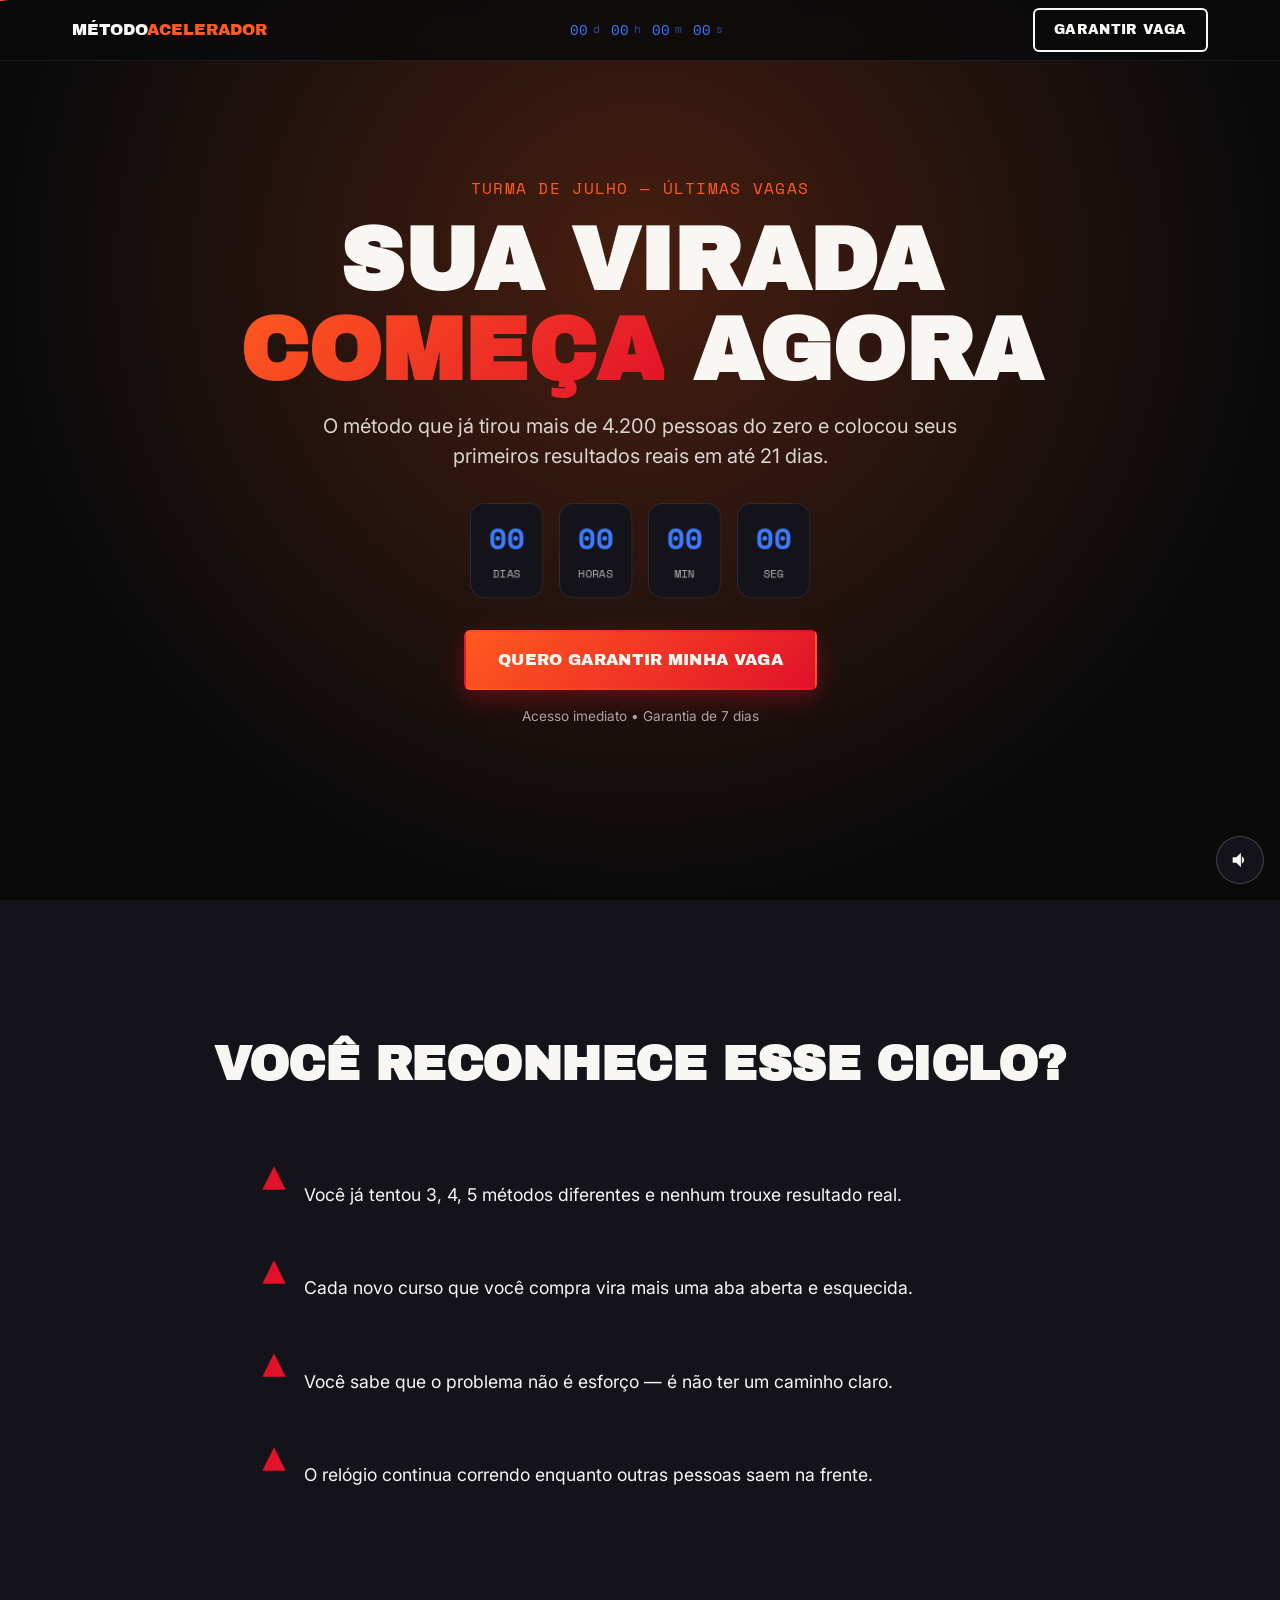
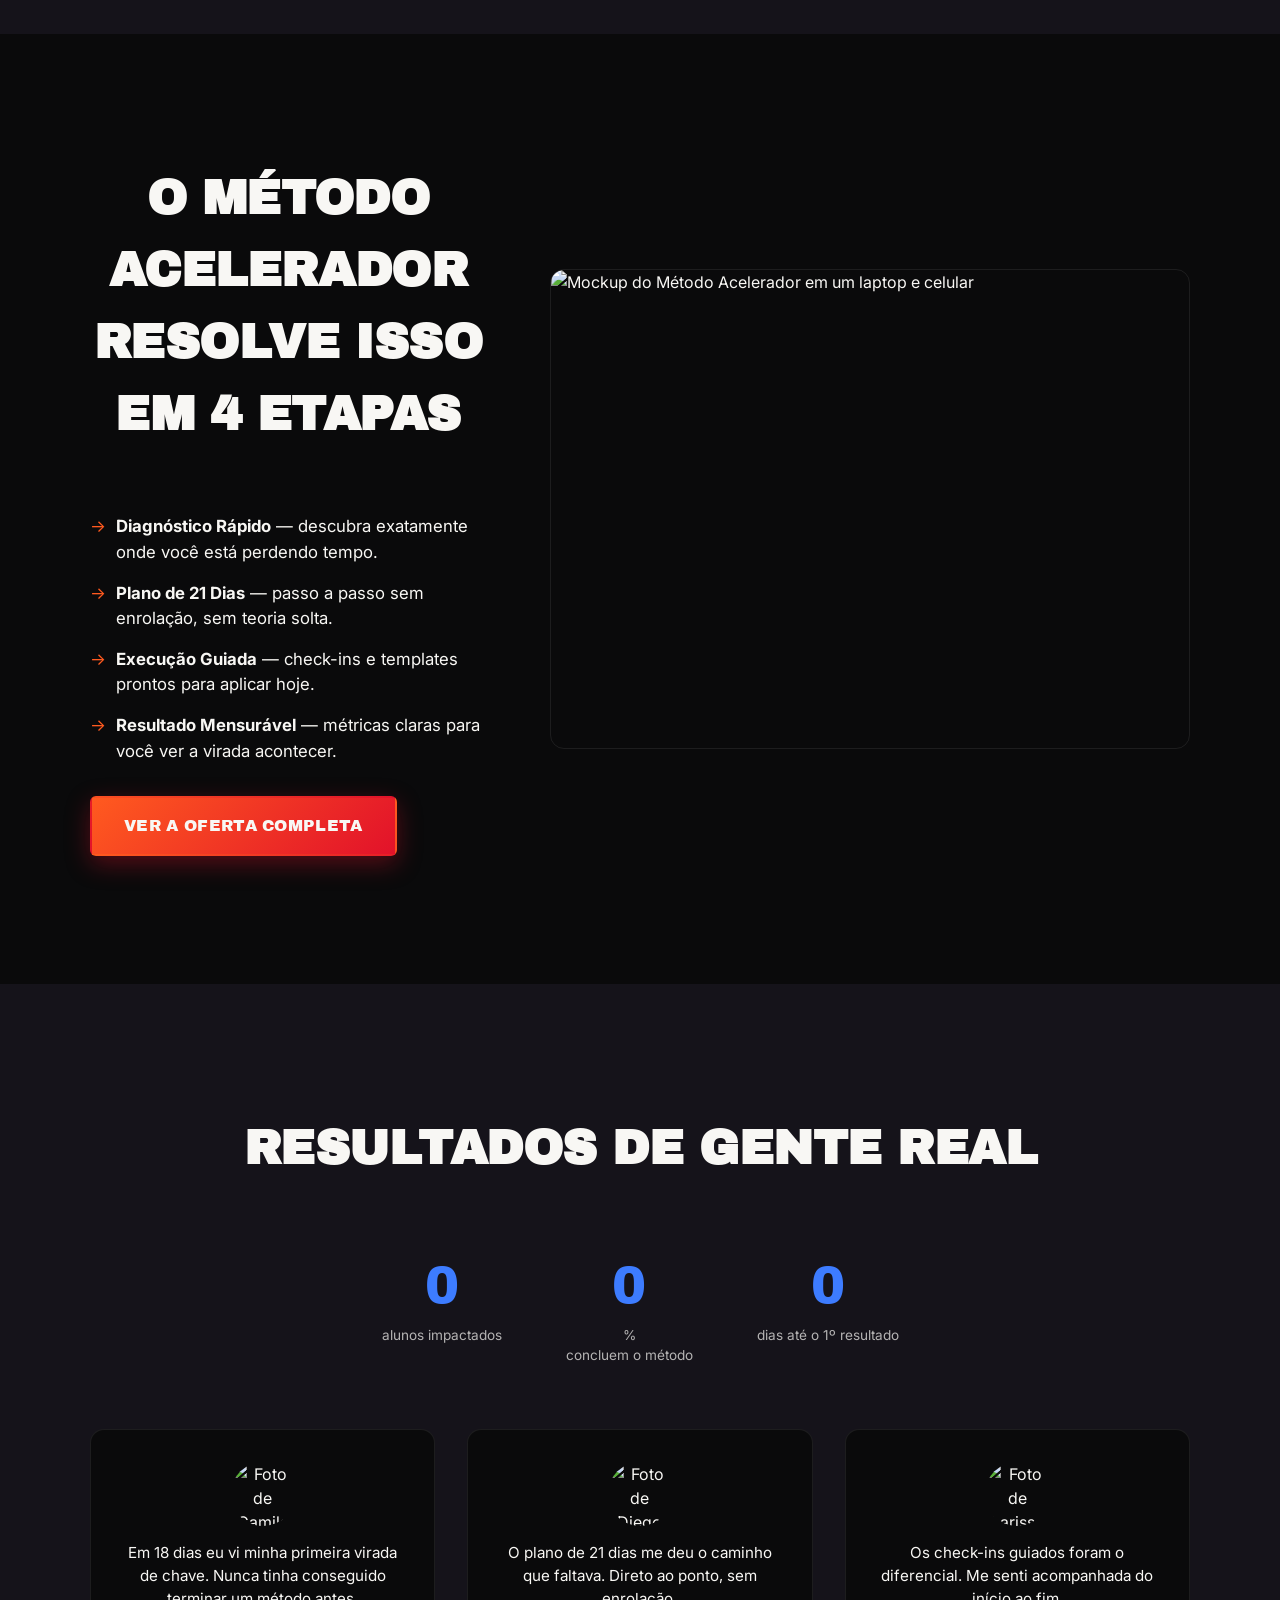
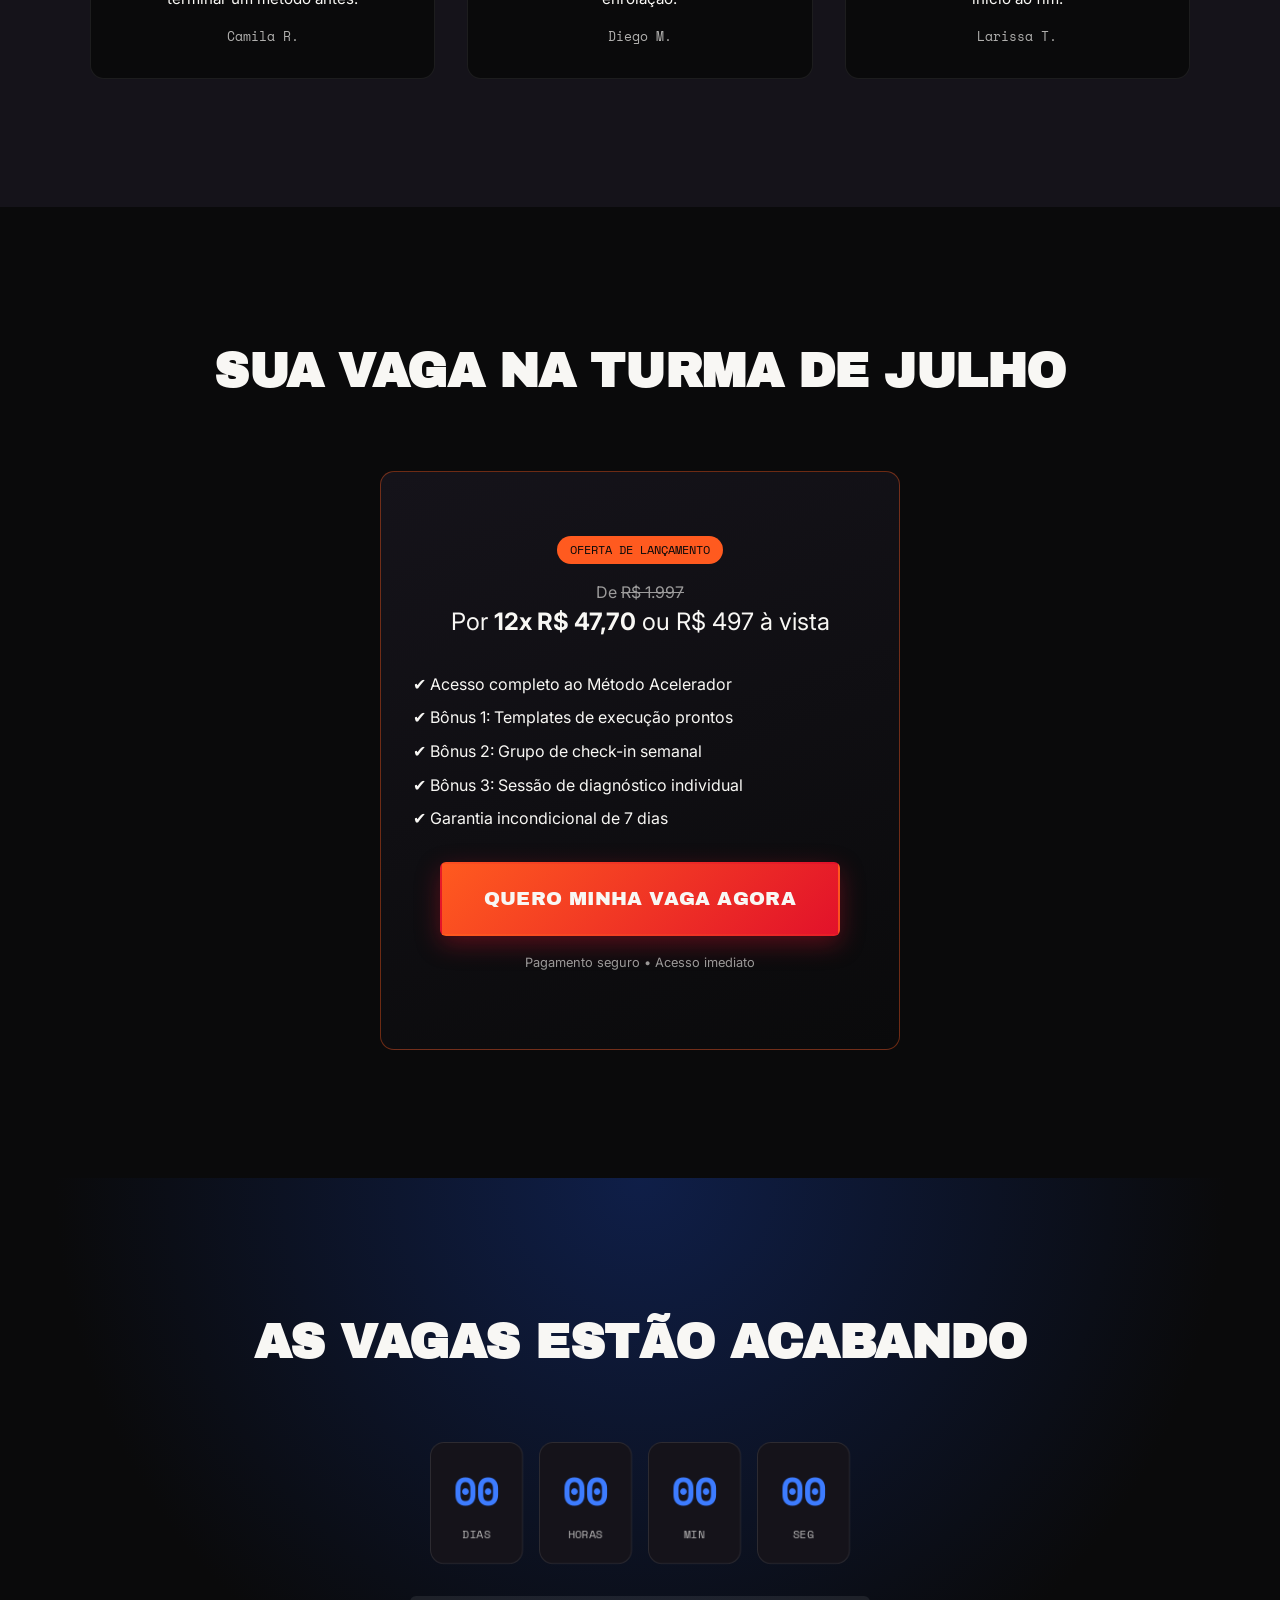
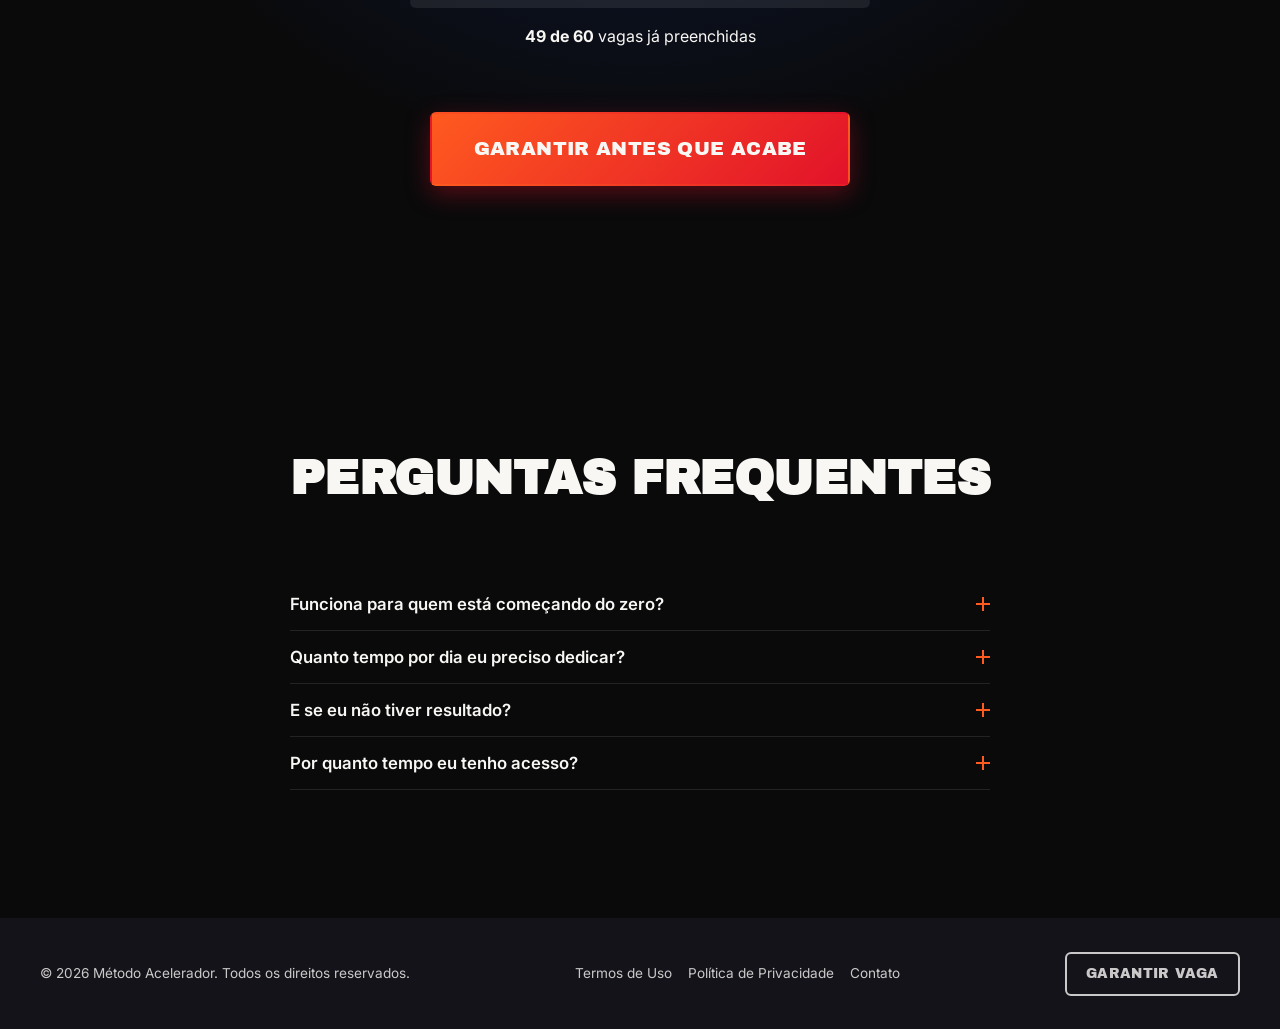
==== commit 99787e78: "Add files via upload" ====
--- a/index.html
+++ b/index.html
@@ -3,473 +3,237 @@
 <head>
 <meta charset="UTF-8">
 <meta name="viewport" content="width=device-width, initial-scale=1.0">
-<title>Campo dos Sonhos — Gastronomia de Alma</title>
-<meta name="description" content="Campo dos Sonhos: pizzeria e lanchonete de gastronomia de elite. Ingredientes frescos, massas artesanais e uma experiência que é pura lembrança de infância.">
-
-<!-- Preconnect / Fonts -->
+<title>Método Acelerador — A Virada Começa Agora</title>
+<meta name="description" content="Lançamento exclusivo. Vagas limitadas. Comece sua virada de chave hoje.">
+
+<!-- Preload de fontes críticas -->
+<link rel="preload" href="https://fonts.gstatic.com/s/archivoblack/v18/HTxqL289NzCGg4MzN6KJ7eW6CYyF_iWImNHmHIzKpQ.woff2" as="font" type="font/woff2" crossorigin>
 <link rel="preconnect" href="https://fonts.googleapis.com">
 <link rel="preconnect" href="https://fonts.gstatic.com" crossorigin>
-<link rel="preload" as="style" href="https://fonts.googleapis.com/css2?family=Playfair+Display:ital,wght@0,500;0,600;0,700;1,500&family=Inter:wght@300;400;500;600&display=swap">
-<link rel="stylesheet" href="https://fonts.googleapis.com/css2?family=Playfair+Display:ital,wght@0,500;0,600;0,700;1,500&family=Inter:wght@300;400;500;600&display=swap">
+<link href="https://fonts.googleapis.com/css2?family=Archivo+Black&family=Inter:wght@400;600;800&family=Space+Mono:wght@400;700&display=swap" rel="stylesheet">
 
 <link rel="stylesheet" href="style.css">
 </head>
 <body>
 
-<!-- ===================== CURSOR CUSTOMIZADO ===================== -->
-<div id="custom-cursor" class="custom-cursor" aria-hidden="true">
-  <svg class="cursor-icon cursor-faca" viewBox="0 0 48 48" fill="none">
-    <path d="M6 38 L30 14 C33 11 38 11 41 14 C44 17 44 22 41 25 L17 49" stroke="currentColor" stroke-width="2.5" stroke-linecap="round" stroke-linejoin="round"/>
-    <path d="M28 16 L36 24" stroke="currentColor" stroke-width="2.5" stroke-linecap="round"/>
-  </svg>
-  <svg class="cursor-icon cursor-folha" viewBox="0 0 48 48" fill="none">
-    <path d="M10 38 C10 18 22 8 40 8 C40 26 30 38 10 38 Z" stroke="currentColor" stroke-width="2.5" stroke-linejoin="round"/>
-    <path d="M12 36 C20 28 28 20 38 10" stroke="currentColor" stroke-width="2" stroke-linecap="round"/>
-  </svg>
-  <span class="cursor-luz"></span>
+<!-- Cursor customizado (desktop only) -->
+<div class="custom-cursor" aria-hidden="true">
+  <svg class="cursor-icon cursor-icon--arrow" viewBox="0 0 24 24" fill="none"><path d="M5 3L19 12L12 13L9 20L5 3Z" fill="currentColor"/></svg>
+  <svg class="cursor-icon cursor-icon--rocket" viewBox="0 0 24 24" fill="none"><path d="M12 2C9 5 7 9 7 13c0 1.5.5 3 1.5 4L12 14l3.5 3c1-1 1.5-2.5 1.5-4 0-4-2-8-5-11Z" fill="currentColor"/><circle cx="12" cy="10" r="1.5" fill="#000"/></svg>
 </div>
 
-<!-- ===================== HEADER / NAV ===================== -->
-<header class="site-header" id="site-header">
-  <div class="header-inner container">
-    <a href="#topo" class="brand" data-cursor="luz">Campo dos Sonhos</a>
-    <nav class="main-nav" aria-label="Navegação principal">
-      <a href="#historia" data-cursor="folha">História</a>
-      <a href="#cardapio" data-cursor="folha">Cardápio</a>
-      <a href="#depoimentos" data-cursor="folha">Depoimentos</a>
-      <a href="#reservas" data-cursor="folha">Reservas</a>
-      <a href="#contato" data-cursor="folha">Contato</a>
-    </nav>
-    <button id="audio-toggle" class="audio-toggle" data-cursor="luz" aria-pressed="false" aria-label="Ativar som ambiente">
-      <span class="audio-icon" aria-hidden="true">
-        <svg viewBox="0 0 24 24" width="18" height="18" fill="none" stroke="currentColor" stroke-width="2">
-          <path d="M4 9v6h4l5 5V4L8 9H4z"/>
-          <path class="wave wave-1" d="M16.5 8.5a5 5 0 0 1 0 7"/>
-          <path class="wave wave-2" d="M19 6a8.5 8.5 0 0 1 0 12"/>
-        </svg>
-      </span>
-      <span class="audio-label">som</span>
-    </button>
-    <a href="#reservas" class="btn btn-ghost-nav" data-cursor="luz">Reserve sua Mesa</a>
+<!-- Barra de progresso de scroll -->
+<div class="scroll-progress" data-scroll-progress></div>
+
+<!-- 1. HEADER FIXO -->
+<header class="site-header" data-animate="fade">
+  <div class="header-inner">
+    <a class="logo" href="#hero">MÉTODO<span>ACELERADOR</span></a>
+    <div class="header-countdown" data-countdown data-deadline="2026-07-07T23:59:59-03:00" aria-label="Tempo restante da oferta">
+      <span data-unit="days">00</span><small>d</small>
+      <span data-unit="hours">00</span><small>h</small>
+      <span data-unit="minutes">00</span><small>m</small>
+      <span data-unit="seconds">00</span><small>s</small>
+    </div>
+    <a href="#oferta" class="btn btn--ghost" data-cta="header">Garantir vaga</a>
   </div>
 </header>
 
-<main id="topo">
-
-  <!-- ===================== 1. HERO CINEMATOGRÁFICO ===================== -->
-  <section class="hero" id="hero">
-    <div class="hero-media">
-      <video class="hero-video" autoplay muted loop playsinline
-        poster="https://images.unsplash.com/photo-1574071318508-1cdbab80d002?q=80&w=1600&auto=format&fit=crop">
-        <source src="https://cdn.coverr.co/videos/coverr-melting-cheese-on-pizza-2632/1080p.mp4" type="video/mp4">
-      </video>
-      <div class="hero-overlay"></div>
-      <div class="hero-grain" aria-hidden="true"></div>
-    </div>
-
-    <div class="hero-content container">
-      <p class="hero-eyebrow" data-reveal>Pizzeria & Cozinha Artesanal</p>
-      <h1 class="hero-title" data-reveal>
-        <span class="hero-title-line">Campo</span>
-        <span class="hero-title-line hero-title-em">dos Sonhos</span>
+<main id="hero">
+
+  <!-- 2. HERO -->
+  <section class="hero" data-section="hero">
+    <video class="hero-bg" autoplay muted loop playsinline poster="assets/hero-poster.webp" data-lazy-video>
+      <source data-src="assets/hero-bg.webm" type="video/webm">
+      <source data-src="assets/hero-bg.mp4" type="video/mp4">
+    </video>
+    <div class="hero-overlay"></div>
+
+    <div class="hero-content">
+      <p class="eyebrow" data-animate="rise">Turma de Julho — últimas vagas</p>
+      <h1 class="hero-title" data-animate="explode">
+        SUA VIRADA<br><span class="hero-title__accent">COMEÇA</span> AGORA
       </h1>
-      <p class="hero-claim" data-reveal>Onde cada prato é uma lembrança de infância, refeita com alma.</p>
-      <div class="hero-cta-wrap" data-reveal>
-        <a href="#reservas" class="btn btn-primary btn-glow" data-cursor="luz">
-          <span>Reserve sua Mesa</span>
-        </a>
-      </div>
-    </div>
-
-    <button class="scroll-indicator" id="scroll-indicator" aria-label="Rolar para baixo" data-cursor="luz">
-      <span class="scroll-indicator-line"></span>
-      <span class="scroll-indicator-text">role</span>
-    </button>
-  </section>
-
-  <!-- ===================== 2. TRANSIÇÃO VAPOR/FUMAÇA ===================== -->
-  <section class="smoke-transition" id="smoke-transition" aria-hidden="true">
-    <canvas id="smoke-canvas"></canvas>
-    <div class="smoke-fallback-img" style="background-image:url('https://images.unsplash.com/photo-1556910103-1c02745aae4d?q=80&w=1400&auto=format&fit=crop')"></div>
-  </section>
-
-  <!-- ===================== 3. NOSSA HISTÓRIA ===================== -->
-  <section class="historia" id="historia">
-    <div class="container historia-grid">
-      <div class="historia-text">
-        <p class="section-eyebrow">Desde 1987</p>
-        <h2 class="section-title">Uma cozinha que carrega memória</h2>
-        <p class="historia-paragraph">
-          Tudo começou no quintal de Dona Lurdes, entre o cheiro de manjericão fresco e a massa
-          descansando sob um pano de linho. Décadas depois, o Campo dos Sonhos nasceu para guardar
-          esse ritual — cada pizza sovada à mão, cada molho cozido em fogo baixo por horas, cada
-          ingrediente escolhido como se fosse para a própria família.
-        </p>
-        <p class="historia-paragraph">
-          Hoje seguimos o mesmo princípio: nada de atalhos, tudo de afeto. Um lugar para sentar,
-          respirar fundo e sentir que está, de alguma forma, em casa.
-        </p>
-      </div>
-      <div class="historia-media">
-        <div class="reveal-img reveal-img-1">
-          <img src="https://images.unsplash.com/photo-1517248135467-4c7edcad34c4?q=80&w=900&auto=format&fit=crop" alt="Massa de pizza artesanal sendo preparada à mão" loading="lazy">
-        </div>
-        <div class="reveal-img reveal-img-2">
-          <img src="https://images.unsplash.com/photo-1551183053-bf91a1d81141?q=80&w=900&auto=format&fit=crop" alt="Forno a lenha aceso na cozinha do restaurante" loading="lazy">
-        </div>
-      </div>
-    </div>
-  </section>
-
-  <!-- ===================== 4. PRATO EM DESTAQUE (3D) ===================== -->
-  <section class="prato-destaque" id="prato-destaque">
-    <div class="container prato-grid">
-      <div class="prato-canvas-wrap">
-        <canvas id="three-canvas" aria-hidden="true"></canvas>
-        <img
-          id="prato-fallback"
-          class="prato-fallback-img"
-          src="https://images.unsplash.com/photo-1565299624946-b28f40a0ae38?q=80&w=1200&auto=format&fit=crop"
-          alt="Pizza assinatura Campo dos Sonhos, com manjericão fresco e queijo derretido"
-          loading="lazy">
-      </div>
-      <div class="prato-text">
-        <p class="section-eyebrow">Assinatura da Casa</p>
-        <h2 class="section-title">Pizza Campo dos Sonhos</h2>
-        <p class="prato-paragraph">
-          Massa de fermentação natural por 48 horas, molho de tomates san marzano, fior di latte,
-          manjericão colhido na horta e um fio de azeite trufado. Gire, observe, sinta o aroma —
-          antes mesmo do primeiro pedaço.
-        </p>
-        <ul class="prato-ingredientes">
-          <li>Massa de fermentação natural 48h</li>
-          <li>Fior di latte importado</li>
-          <li>Manjericão fresco da horta própria</li>
-          <li>Azeite trufado artesanal</li>
+      <p class="hero-sub" data-animate="rise">
+        O método que já tirou mais de 4.200 pessoas do zero e colocou seus primeiros resultados reais em até 21 dias.
+      </p>
+
+      <div class="hero-countdown" data-countdown data-deadline="2026-07-07T23:59:59-03:00" data-animate="explode">
+        <div class="countdown-box pulse"><span data-unit="days">00</span><small>Dias</small></div>
+        <div class="countdown-box pulse"><span data-unit="hours">00</span><small>Horas</small></div>
+        <div class="countdown-box pulse"><span data-unit="minutes">00</span><small>Min</small></div>
+        <div class="countdown-box pulse"><span data-unit="seconds">00</span><small>Seg</small></div>
+      </div>
+
+      <a href="#oferta" class="btn btn--primary btn--jump" data-cta="hero">
+        QUERO GARANTIR MINHA VAGA
+      </a>
+      <p class="hero-microcopy">Acesso imediato • Garantia de 7 dias</p>
+    </div>
+  </section>
+
+  <!-- 3. DOR / PROBLEMA -->
+  <section class="pain" data-section="pain">
+    <h2 class="section-title" data-animate="rise">Você reconhece esse ciclo?</h2>
+    <ul class="pain-list">
+      <li class="pain-item" data-animate="stagger">
+        <svg class="pain-icon" viewBox="0 0 24 24"><path d="M12 2L2 22h20L12 2Z" fill="currentColor"/></svg>
+        <p>Você já tentou 3, 4, 5 métodos diferentes e nenhum trouxe resultado real.</p>
+      </li>
+      <li class="pain-item" data-animate="stagger">
+        <svg class="pain-icon" viewBox="0 0 24 24"><path d="M12 2L2 22h20L12 2Z" fill="currentColor"/></svg>
+        <p>Cada novo curso que você compra vira mais uma aba aberta e esquecida.</p>
+      </li>
+      <li class="pain-item" data-animate="stagger">
+        <svg class="pain-icon" viewBox="0 0 24 24"><path d="M12 2L2 22h20L12 2Z" fill="currentColor"/></svg>
+        <p>Você sabe que o problema não é esforço — é não ter um caminho claro.</p>
+      </li>
+      <li class="pain-item" data-animate="stagger">
+        <svg class="pain-icon" viewBox="0 0 24 24"><path d="M12 2L2 22h20L12 2Z" fill="currentColor"/></svg>
+        <p>O relógio continua correndo enquanto outras pessoas saem na frente.</p>
+      </li>
+    </ul>
+  </section>
+
+  <!-- 4. SOLUÇÃO / OFERTA -->
+  <section class="solution" data-section="solution">
+    <div class="solution-grid">
+      <div class="solution-copy">
+        <h2 class="section-title" data-animate="rise">O Método Acelerador resolve isso em 4 etapas</h2>
+        <ul class="benefit-list" data-animate="stagger-group">
+          <li><strong>Diagnóstico Rápido</strong> — descubra exatamente onde você está perdendo tempo.</li>
+          <li><strong>Plano de 21 Dias</strong> — passo a passo sem enrolação, sem teoria solta.</li>
+          <li><strong>Execução Guiada</strong> — check-ins e templates prontos para aplicar hoje.</li>
+          <li><strong>Resultado Mensurável</strong> — métricas claras para você ver a virada acontecer.</li>
         </ul>
-      </div>
-    </div>
-  </section>
-
-  <!-- ===================== 5. NOSSO CARDÁPIO ===================== -->
-  <section class="cardapio" id="cardapio">
-    <div class="container">
-      <p class="section-eyebrow center">Nosso Cardápio</p>
-      <h2 class="section-title center">Feito com o que há de mais fresco</h2>
-
-      <div class="cardapio-filtros" role="tablist" aria-label="Filtrar cardápio por categoria">
-        <button class="filtro-btn is-active" data-filtro="todos" role="tab" aria-selected="true">Todos</button>
-        <button class="filtro-btn" data-filtro="entradas" role="tab" aria-selected="false">Entradas</button>
-        <button class="filtro-btn" data-filtro="massas" role="tab" aria-selected="false">Massas</button>
-        <button class="filtro-btn" data-filtro="pizzas" role="tab" aria-selected="false">Pizzas</button>
-        <button class="filtro-btn" data-filtro="sobremesas" role="tab" aria-selected="false">Sobremesas</button>
-        <button class="filtro-btn" data-filtro="bebidas" role="tab" aria-selected="false">Bebidas</button>
-      </div>
-
-      <div class="cardapio-grid" id="cardapio-grid">
-
-        <article class="prato-card is-quente" data-categoria="entradas">
-          <div class="prato-card-img">
-            <img src="https://images.unsplash.com/photo-1505253716362-afaea1d3d1af?q=80&w=700&auto=format&fit=crop" alt="Bruschetta de tomate e manjericão" loading="lazy">
-            <span class="vapor" aria-hidden="true"></span>
-          </div>
-          <div class="prato-card-body">
-            <div class="prato-card-head">
-              <h3>Bruschetta Toscana</h3>
-              <span class="prato-preco">R$ 34</span>
-            </div>
-            <p>Pão rústico, tomate confit, manjericão fresco, azeite extra virgem.</p>
-          </div>
-        </article>
-
-        <article class="prato-card" data-categoria="entradas">
-          <div class="prato-card-img">
-            <img src="https://images.unsplash.com/photo-1541592106381-b31e9677c0e5?q=80&w=700&auto=format&fit=crop" alt="Tábua de queijos e embutidos" loading="lazy">
-          </div>
-          <div class="prato-card-body">
-            <div class="prato-card-head">
-              <h3>Tábua da Casa</h3>
-              <span class="prato-preco">R$ 68</span>
-            </div>
-            <p>Seleção de queijos artesanais, embutidos curados e geleia de figo.</p>
-          </div>
-        </article>
-
-        <article class="prato-card is-quente" data-categoria="massas">
-          <div class="prato-card-img">
-            <img src="https://images.unsplash.com/photo-1473093295043-cdd812d0e601?q=80&w=700&auto=format&fit=crop" alt="Talharim ao molho de manteiga e sálvia" loading="lazy">
-            <span class="vapor" aria-hidden="true"></span>
-          </div>
-          <div class="prato-card-body">
-            <div class="prato-card-head">
-              <h3>Talharim ao Burro e Sálvia</h3>
-              <span class="prato-preco">R$ 56</span>
-            </div>
-            <p>Massa fresca artesanal, manteiga de leite, sálvia e parmesão envelhecido.</p>
-          </div>
-        </article>
-
-        <article class="prato-card is-quente" data-categoria="massas">
-          <div class="prato-card-img">
-            <img src="https://images.unsplash.com/photo-1551183053-bf91a1d81141?q=80&w=700&auto=format&fit=crop" alt="Risoto de cogumelos selvagens" loading="lazy">
-            <span class="vapor" aria-hidden="true"></span>
-          </div>
-          <div class="prato-card-body">
-            <div class="prato-card-head">
-              <h3>Risoto de Cogumelos</h3>
-              <span class="prato-preco">R$ 62</span>
-            </div>
-            <p>Arbóreo cremoso, cogumelos selvagens salteados e trufa negra.</p>
-          </div>
-        </article>
-
-        <article class="prato-card is-quente" data-categoria="pizzas">
-          <div class="prato-card-img">
-            <img src="https://images.unsplash.com/photo-1565299624946-b28f40a0ae38?q=80&w=700&auto=format&fit=crop" alt="Pizza Campo dos Sonhos com manjericão" loading="lazy">
-            <span class="vapor" aria-hidden="true"></span>
-          </div>
-          <div class="prato-card-body">
-            <div class="prato-card-head">
-              <h3>Campo dos Sonhos</h3>
-              <span class="prato-preco">R$ 74</span>
-            </div>
-            <p>Fior di latte, san marzano, manjericão fresco, azeite trufado.</p>
-          </div>
-        </article>
-
-        <article class="prato-card is-quente" data-categoria="pizzas">
-          <div class="prato-card-img">
-            <img src="https://images.unsplash.com/photo-1604068549290-dea0e4a305ca?q=80&w=700&auto=format&fit=crop" alt="Pizza de presunto cru e rúcula" loading="lazy">
-            <span class="vapor" aria-hidden="true"></span>
-          </div>
-          <div class="prato-card-body">
-            <div class="prato-card-head">
-              <h3>Crudo & Rúcula</h3>
-              <span class="prato-preco">R$ 79</span>
-            </div>
-            <p>Presunto cru 18 meses, rúcula selvagem, lascas de parmesão.</p>
-          </div>
-        </article>
-
-        <article class="prato-card" data-categoria="sobremesas">
-          <div class="prato-card-img">
-            <img src="https://images.unsplash.com/photo-1551024601-bec78aea704b?q=80&w=700&auto=format&fit=crop" alt="Tiramisù artesanal" loading="lazy">
-          </div>
-          <div class="prato-card-body">
-            <div class="prato-card-head">
-              <h3>Tiramisù della Nonna</h3>
-              <span class="prato-preco">R$ 38</span>
-            </div>
-            <p>Mascarpone, café espresso, cacau amargo e biscoito champanhe.</p>
-          </div>
-        </article>
-
-        <article class="prato-card" data-categoria="bebidas">
-          <div class="prato-card-img">
-            <img src="https://images.unsplash.com/photo-1510626176961-4b57d4fbad03?q=80&w=700&auto=format&fit=crop" alt="Taça de vinho tinto" loading="lazy">
-          </div>
-          <div class="prato-card-body">
-            <div class="prato-card-head">
-              <h3>Vinho Tinto Reserva</h3>
-              <span class="prato-preco">R$ 48</span>
-            </div>
-            <p>Seleção da casa, taça de blend encorpado envelhecido em carvalho.</p>
-          </div>
-        </article>
-
-      </div>
-    </div>
-  </section>
-
-  <!-- ===================== 6. GALERIA DE INGREDIENTES ===================== -->
-  <section class="galeria" id="galeria">
-    <p class="section-eyebrow center">Ingredientes</p>
-    <h2 class="section-title center">Frescor que se vê — e se ouve</h2>
-    <div class="galeria-grid">
-      <div class="galeria-item">
-        <video class="galeria-video" muted loop playsinline preload="none"
-          poster="https://images.unsplash.com/photo-1486297678162-eb2a19b0a32d?q=80&w=900&auto=format&fit=crop"
-          loading="lazy">
-          <source src="https://cdn.coverr.co/videos/coverr-melting-cheese-on-pizza-2632/720p.mp4" type="video/mp4">
-        </video>
-      </div>
-      <div class="galeria-item">
-        <video class="galeria-video" muted loop playsinline preload="none"
-          poster="https://images.unsplash.com/photo-1518779578993-ec3579fee39f?q=80&w=900&auto=format&fit=crop"
-          loading="lazy">
-          <source src="https://cdn.coverr.co/videos/coverr-chopping-fresh-herbs-1080p/720p.mp4" type="video/mp4">
-        </video>
-      </div>
-      <div class="galeria-item">
-        <video class="galeria-video" muted loop playsinline preload="none"
-          poster="https://images.unsplash.com/photo-1517248135467-4c7edcad34c4?q=80&w=900&auto=format&fit=crop"
-          loading="lazy">
-          <source src="https://cdn.coverr.co/videos/coverr-kneading-dough-3120/720p.mp4" type="video/mp4">
-        </video>
-      </div>
-    </div>
-  </section>
-
-  <!-- ===================== 7. DEPOIMENTOS ===================== -->
-  <section class="depoimentos" id="depoimentos">
-    <div class="container">
-      <p class="section-eyebrow center">Depoimentos</p>
-      <h2 class="section-title center">Memórias à mesa</h2>
-
-      <div class="depoimentos-carrossel" id="depoimentos-carrossel">
-        <div class="depoimento-track" id="depoimento-track">
-
-          <article class="depoimento-card glass">
-            <div class="depoimento-estrelas" aria-hidden="true">★★★★★</div>
-            <p class="depoimento-texto">"A massa lembra a da minha avó. Não esperava chorar de saudade comendo pizza, mas aconteceu."</p>
-            <div class="depoimento-autor">
-              <img src="https://images.unsplash.com/photo-1544005313-94ddf0286df2?q=80&w=160&auto=format&fit=crop" alt="" loading="lazy">
-              <div>
-                <strong>Marina Costa</strong>
-                <span>Cliente desde 2019</span>
-              </div>
-            </div>
-          </article>
-
-          <article class="depoimento-card glass">
-            <div class="depoimento-estrelas" aria-hidden="true">★★★★★</div>
-            <p class="depoimento-texto">"Ambiente impecável, serviço atencioso e cada prato parece ter sido pensado especialmente para você."</p>
-            <div class="depoimento-autor">
-              <img src="https://images.unsplash.com/photo-1539571696357-5a69c17a67c6?q=80&w=160&auto=format&fit=crop" alt="" loading="lazy">
-              <div>
-                <strong>Rafael Andrade</strong>
-                <span>Cliente desde 2021</span>
-              </div>
-            </div>
-          </article>
-
-          <article class="depoimento-card glass">
-            <div class="depoimento-estrelas" aria-hidden="true">★★★★★</div>
-            <p class="depoimento-texto">"O risoto de cogumelos é uma experiência. Voltamos todo mês com a família inteira."</p>
-            <div class="depoimento-autor">
-              <img src="https://images.unsplash.com/photo-1500648767791-00dcc994a43e?q=80&w=160&auto=format&fit=crop" alt="" loading="lazy">
-              <div>
-                <strong>Beatriz Lima</strong>
-                <span>Cliente desde 2018</span>
-              </div>
-            </div>
-          </article>
-
-          <article class="depoimento-card glass">
-            <div class="depoimento-estrelas" aria-hidden="true">★★★★★</div>
-            <p class="depoimento-texto">"Reservei para um jantar especial e fui surpreendido em cada detalhe. Lugar raro."</p>
-            <div class="depoimento-autor">
-              <img src="https://images.unsplash.com/photo-1492562080023-ab3db95bfbce?q=80&w=160&auto=format&fit=crop" alt="" loading="lazy">
-              <div>
-                <strong>Thiago Mendes</strong>
-                <span>Cliente desde 2022</span>
-              </div>
-            </div>
-          </article>
-
-        </div>
-        <div class="depoimentos-controles">
-          <button id="depo-prev" class="depo-nav" aria-label="Depoimento anterior" data-cursor="luz">‹</button>
-          <button id="depo-next" class="depo-nav" aria-label="Próximo depoimento" data-cursor="luz">›</button>
-        </div>
-      </div>
-    </div>
-  </section>
-
-  <!-- ===================== 8. RESERVAS ===================== -->
-  <section class="reservas" id="reservas">
-    <div class="container reservas-grid">
-      <div class="reservas-text">
-        <p class="section-eyebrow">Reservas</p>
-        <h2 class="section-title">Garanta sua mesa</h2>
-        <p class="reservas-paragraph">
-          Receba-nos para um jantar inesquecível. Preencha os campos abaixo e confirmaremos
-          sua reserva com carinho — em poucas horas.
-        </p>
-      </div>
-
-      <form class="reserva-form" id="reserva-form" novalidate>
-        <div class="form-row">
-          <div class="form-group">
-            <label for="nome">Nome completo</label>
-            <input type="text" id="nome" name="nome" required autocomplete="name">
-            <span class="form-error" data-error-for="nome"></span>
-          </div>
-          <div class="form-group">
-            <label for="telefone">Telefone</label>
-            <input type="tel" id="telefone" name="telefone" required autocomplete="tel">
-            <span class="form-error" data-error-for="telefone"></span>
-          </div>
-        </div>
-
-        <div class="form-row">
-          <div class="form-group">
-            <label for="data">Data</label>
-            <input type="date" id="data" name="data" required>
-            <span class="form-error" data-error-for="data"></span>
-          </div>
-          <div class="form-group">
-            <label for="horario">Horário</label>
-            <input type="time" id="horario" name="horario" required>
-            <span class="form-error" data-error-for="horario"></span>
-          </div>
-          <div class="form-group">
-            <label for="pessoas">Pessoas</label>
-            <input type="number" id="pessoas" name="pessoas" min="1" max="20" value="2" required>
-            <span class="form-error" data-error-for="pessoas"></span>
-          </div>
-        </div>
-
-        <div class="form-group">
-          <label for="observacoes">Observações <span class="opcional">(opcional)</span></label>
-          <textarea id="observacoes" name="observacoes" rows="3" placeholder="Alguma preferência, alergia ou ocasião especial?"></textarea>
-        </div>
-
-        <button type="submit" class="btn btn-primary btn-glow" data-cursor="luz">
-          <span>Confirmar Reserva</span>
-        </button>
-
-        <div class="form-confirmacao" id="form-confirmacao" role="status" aria-live="polite">
-          <svg viewBox="0 0 24 24" width="22" height="22" fill="none" stroke="currentColor" stroke-width="2">
-            <path d="M20 6L9 17l-5-5"/>
-          </svg>
-          <span>Reserva recebida! Em breve entraremos em contato para confirmar.</span>
-        </div>
-      </form>
-    </div>
-  </section>
-
-  <!-- ===================== 9. LOCALIZAÇÃO E CONTATO ===================== -->
-  <section class="contato" id="contato">
-    <div class="container contato-grid">
-      <div class="contato-mapa" role="img" aria-label="Mapa estilizado da localização do Campo dos Sonhos">
-        <div class="mapa-placeholder">
-          <svg viewBox="0 0 400 300" width="100%" height="100%" preserveAspectRatio="xMidYMid slice">
-            <rect width="400" height="300" fill="#1F3326"/>
-            <path d="M0 60 H400 M0 150 H400 M0 230 H400" stroke="#C9A227" stroke-opacity="0.15" stroke-width="1"/>
-            <path d="M60 0 V300 M180 0 V300 M300 0 V300" stroke="#C9A227" stroke-opacity="0.15" stroke-width="1"/>
-            <circle cx="200" cy="150" r="10" fill="#C9A227"/>
-            <circle cx="200" cy="150" r="22" fill="none" stroke="#C9A227" stroke-width="1.5" opacity="0.6"/>
-          </svg>
-        </div>
-      </div>
-      <div class="contato-info">
-        <p class="section-eyebrow">Visite-nos</p>
-        <h2 class="section-title">Localização & Horários</h2>
-        <address class="contato-endereco">
-          Rua das Oliveiras, 482 — Vila Madalena<br>
-          São Paulo, SP — 05435-000
-        </address>
-        <ul class="contato-horarios">
-          <li><span>Terça a Sexta</span><span>18h – 23h</span></li>
-          <li><span>Sábado</span><span>12h – 23h30</span></li>
-          <li><span>Domingo</span><span>12h – 17h</span></li>
-          <li><span>Segunda</span><span>Fechado</span></li>
-        </ul>
-        <div class="contato-links">
-          <a href="https://wa.me/5511999999999" target="_blank" rel="noopener" class="btn btn-outline" data-cursor="luz">WhatsApp</a>
-          <a href="https://instagram.com" target="_blank" rel="noopener" class="link-social" data-cursor="luz">Instagram</a>
-          <a href="https://facebook.com" target="_blank" rel="noopener" class="link-social" data-cursor="luz">Facebook</a>
+        <a href="#oferta" class="btn btn--primary btn--jump" data-cta="solution">VER A OFERTA COMPLETA</a>
+      </div>
+      <div class="solution-visual" data-animate="explode">
+        <img src="assets/mockup-produto.webp" alt="Mockup do Método Acelerador em um laptop e celular" loading="lazy" width="640" height="480">
+      </div>
+    </div>
+  </section>
+
+  <!-- 5. PROVA SOCIAL -->
+  <section class="social-proof" data-section="proof">
+    <h2 class="section-title" data-animate="rise">Resultados de gente real</h2>
+
+    <div class="stats-row">
+      <div class="stat" data-animate="rise">
+        <span class="stat-number" data-count-to="4200">0</span>
+        <small>alunos impactados</small>
+      </div>
+      <div class="stat" data-animate="rise">
+        <span class="stat-number" data-count-to="93">0</span><small>%</small>
+        <small>concluem o método</small>
+      </div>
+      <div class="stat" data-animate="rise">
+        <span class="stat-number" data-count-to="21">0</span>
+        <small>dias até o 1º resultado</small>
+      </div>
+    </div>
+
+    <div class="testimonials" data-animate="stagger-group">
+      <figure class="testimonial">
+        <img src="assets/avatar-1.webp" alt="Foto de Camila R." loading="lazy" width="64" height="64">
+        <blockquote>Em 18 dias eu vi minha primeira virada de chave. Nunca tinha conseguido terminar um método antes.</blockquote>
+        <figcaption>Camila R.</figcaption>
+      </figure>
+      <figure class="testimonial">
+        <img src="assets/avatar-2.webp" alt="Foto de Diego M." loading="lazy" width="64" height="64">
+        <blockquote>O plano de 21 dias me deu o caminho que faltava. Direto ao ponto, sem enrolação.</blockquote>
+        <figcaption>Diego M.</figcaption>
+      </figure>
+      <figure class="testimonial">
+        <img src="assets/avatar-3.webp" alt="Foto de Larissa T." loading="lazy" width="64" height="64">
+        <blockquote>Os check-ins guiados foram o diferencial. Me senti acompanhada do início ao fim.</blockquote>
+        <figcaption>Larissa T.</figcaption>
+      </figure>
+    </div>
+  </section>
+
+  <!-- 6. OFERTA E PREÇO -->
+  <section class="offer" id="oferta" data-section="offer">
+    <h2 class="section-title" data-animate="rise">Sua vaga na Turma de Julho</h2>
+
+    <div class="offer-card" data-animate="explode">
+      <div class="offer-badge">OFERTA DE LANÇAMENTO</div>
+      <p class="offer-price-old">De <s>R$ 1.997</s></p>
+      <p class="offer-price-new">Por <strong>12x R$ 47,70</strong> ou R$ 497 à vista</p>
+
+      <ul class="offer-bonus-list">
+        <li>✔ Acesso completo ao Método Acelerador</li>
+        <li>✔ Bônus 1: Templates de execução prontos</li>
+        <li>✔ Bônus 2: Grupo de check-in semanal</li>
+        <li>✔ Bônus 3: Sessão de diagnóstico individual</li>
+        <li>✔ Garantia incondicional de 7 dias</li>
+      </ul>
+
+      <a href="#" class="btn btn--primary btn--jump btn--lg" data-cta="offer">QUERO MINHA VAGA AGORA</a>
+      <p class="offer-microcopy">Pagamento seguro • Acesso imediato</p>
+    </div>
+  </section>
+
+  <!-- 7. URGÊNCIA / ESCASSEZ -->
+  <section class="urgency" data-section="urgency">
+    <h2 class="section-title section-title--light" data-animate="rise">As vagas estão acabando</h2>
+
+    <div class="urgency-countdown" data-countdown data-deadline="2026-07-07T23:59:59-03:00" data-animate="explode">
+      <div class="countdown-box pulse countdown-box--lg"><span data-unit="days">00</span><small>Dias</small></div>
+      <div class="countdown-box pulse countdown-box--lg"><span data-unit="hours">00</span><small>Horas</small></div>
+      <div class="countdown-box pulse countdown-box--lg"><span data-unit="minutes">00</span><small>Min</small></div>
+      <div class="countdown-box pulse countdown-box--lg"><span data-unit="seconds">00</span><small>Seg</small></div>
+    </div>
+
+    <div class="scarcity-bar" data-animate="rise">
+      <div class="scarcity-bar__track">
+        <div class="scarcity-bar__fill" data-scarcity-fill data-percent="82"></div>
+      </div>
+      <p><strong data-scarcity-count data-total="60" data-filled="49">49 de 60</strong> vagas já preenchidas</p>
+    </div>
+
+    <a href="#oferta" class="btn btn--primary btn--jump btn--lg" data-cta="urgency">GARANTIR ANTES QUE ACABE</a>
+  </section>
+
+  <!-- 8. FAQ -->
+  <section class="faq" data-section="faq">
+    <h2 class="section-title" data-animate="rise">Perguntas frequentes</h2>
+
+    <div class="accordion" data-accordion>
+      <div class="accordion-item">
+        <button class="accordion-trigger" aria-expanded="false">
+          Funciona para quem está começando do zero?
+          <span class="accordion-icon" aria-hidden="true"></span>
+        </button>
+        <div class="accordion-panel">
+          <p>Sim. O Diagnóstico Rápido foi desenhado justamente para identificar seu ponto de partida e adaptar o plano de 21 dias ao seu nível atual.</p>
+        </div>
+      </div>
+      <div class="accordion-item">
+        <button class="accordion-trigger" aria-expanded="false">
+          Quanto tempo por dia eu preciso dedicar?
+          <span class="accordion-icon" aria-hidden="true"></span>
+        </button>
+        <div class="accordion-panel">
+          <p>O plano foi estruturado para encaixar em rotinas reais: entre 30 e 60 minutos por dia já são suficientes para acompanhar todas as etapas.</p>
+        </div>
+      </div>
+      <div class="accordion-item">
+        <button class="accordion-trigger" aria-expanded="false">
+          E se eu não tiver resultado?
+          <span class="accordion-icon" aria-hidden="true"></span>
+        </button>
+        <div class="accordion-panel">
+          <p>Você tem 7 dias de garantia incondicional. Se não fizer sentido para você, basta solicitar o reembolso, sem perguntas.</p>
+        </div>
+      </div>
+      <div class="accordion-item">
+        <button class="accordion-trigger" aria-expanded="false">
+          Por quanto tempo eu tenho acesso?
+          <span class="accordion-icon" aria-hidden="true"></span>
+        </button>
+        <div class="accordion-panel">
+          <p>O acesso ao conteúdo, templates e atualizações é vitalício a partir da confirmação da sua matrícula.</p>
         </div>
       </div>
     </div>
@@ -477,34 +241,30 @@
 
 </main>
 
-<!-- ===================== FOOTER ===================== -->
+<!-- 9. FOOTER -->
 <footer class="site-footer">
-  <div class="container footer-inner">
-    <div class="footer-brand">
-      <span class="brand footer-logo">Campo dos Sonhos</span>
-      <p>Gastronomia de elite, feita com alma e ingrediente fresco.</p>
-    </div>
-    <nav class="footer-links" aria-label="Links rápidos">
-      <a href="#historia">História</a>
-      <a href="#cardapio">Cardápio</a>
-      <a href="#reservas">Reservas</a>
-      <a href="#contato">Contato</a>
+  <div class="footer-inner">
+    <p>&copy; 2026 Método Acelerador. Todos os direitos reservados.</p>
+    <nav class="footer-links">
+      <a href="#">Termos de Uso</a>
+      <a href="#">Política de Privacidade</a>
+      <a href="#">Contato</a>
     </nav>
-    <div class="footer-selo">
-      <span class="selo">Selo de Qualidade Premium</span>
-      <p>&copy; <span id="ano-atual"></span> Campo dos Sonhos. Todos os direitos reservados.</p>
-    </div>
+    <a href="#oferta" class="btn btn--ghost" data-cta="footer">Garantir vaga</a>
   </div>
 </footer>
 
-<!-- ===================== CDN LIBS ===================== -->
+<!-- Player de áudio flutuante -->
+<button class="audio-toggle" data-audio-toggle aria-pressed="false" aria-label="Ativar som ambiente">
+  <svg viewBox="0 0 24 24" class="icon-sound-on"><path d="M4 9v6h4l5 5V4L8 9H4Zm12.5 3a4.5 4.5 0 0 0-2.5-4v8a4.5 4.5 0 0 0 2.5-4Z" fill="currentColor"/></svg>
+  <svg viewBox="0 0 24 24" class="icon-sound-off"><path d="M4 9v6h4l5 5V4L8 9H4Zm12 1l4 4m0-4l-4 4" stroke="currentColor" stroke-width="2" fill="none"/></svg>
+</button>
+
+<!-- Scripts (GSAP via CDN) -->
 <script src="https://cdnjs.cloudflare.com/ajax/libs/gsap/3.12.5/gsap.min.js" defer></script>
 <script src="https://cdnjs.cloudflare.com/ajax/libs/gsap/3.12.5/ScrollTrigger.min.js" defer></script>
 <script src="https://cdnjs.cloudflare.com/ajax/libs/howler/2.2.4/howler.min.js" defer></script>
-<script src="https://unpkg.com/@studio-freight/lenis@1.0.42/dist/lenis.min.js" defer></script>
-<script src="https://cdnjs.cloudflare.com/ajax/libs/three.js/r128/three.min.js" defer></script>
-
-<!-- ===================== APP MODULES ===================== -->
+<script src="https://cdn.jsdelivr.net/npm/@studio-freight/lenis@1.0.42/dist/lenis.min.js" defer></script>
 <script type="module" src="js/main.js"></script>
 
 </body>
--- a/style.css
+++ b/style.css
@@ -1,724 +1,512 @@
 /* =========================================================
-   CAMPO DOS SONHOS — style.css
-   Paleta, tipografia, layout, animações (transform/opacity only)
+   MÉTODO ACELERADOR — Template de Lançamento de Infoproduto
    ========================================================= */
 
-/* ---------- 1. ROOT / DESIGN TOKENS ---------- */
 :root {
-  /* Cores */
-  --cor-marrom-cafe: #3B2A1E;
-  --cor-verde-escuro: #1F3326;
-  --cor-dourado: #C9A227;
-  --cor-vinho: #6B1E2A;
-  --cor-creme: #F5EEE0;
-  --cor-preto-fumaca: #14110D;
-
-  --cor-dourado-claro: #E3C463;
-  --cor-creme-translucido: rgba(245, 238, 224, 0.78);
-  --cor-preto-translucido: rgba(20, 17, 13, 0.62);
+  /* Paleta */
+  --color-black: #0A0A0B;
+  --color-black-soft: #15131A;
+  --color-white: #F8F7F4;
+  --color-orange: #FF5A1F;
+  --color-red: #E2122A;
+  --color-blue-electric: #1E5CFF;
+  --color-blue-glow: #3D7CFF;
 
   /* Tipografia */
-  --font-display: "Playfair Display", "Georgia", serif;
-  --font-body: "Inter", -apple-system, BlinkMacSystemFont, sans-serif;
+  --font-display: "Archivo Black", "Inter", sans-serif;
+  --font-body: "Inter", sans-serif;
+  --font-mono: "Space Mono", monospace;
 
   /* Espaçamento */
-  --espaco-xs: 0.5rem;
-  --espaco-sm: 1rem;
-  --espaco-md: 2rem;
-  --espaco-lg: 4rem;
-  --espaco-xl: 7rem;
-
-  /* Easing */
-  --ease-suave: cubic-bezier(0.16, 1, 0.3, 1);
-  --ease-padrao: cubic-bezier(0.25, 0.46, 0.45, 0.94);
-
-  --container-max: 1240px;
-  --radius-card: 14px;
-  --radius-pill: 999px;
-}
-
-/* ---------- 2. RESET ---------- */
-* , *::before, *::after { box-sizing: border-box; margin: 0; padding: 0; }
+  --space-xs: 0.5rem;
+  --space-sm: 1rem;
+  --space-md: 2rem;
+  --space-lg: 4rem;
+  --space-xl: 8rem;
+
+  --radius-sm: 6px;
+  --radius-md: 14px;
+
+  --ease-jump: cubic-bezier(.34, 1.56, .64, 1);
+}
+
+* { box-sizing: border-box; }
 
 html {
-  scroll-behavior: auto; /* Lenis cuida do smooth scroll */
+  scroll-behavior: auto; /* Lenis controla o scroll real */
 }
 
 body {
-  background: var(--cor-preto-fumaca);
-  color: var(--cor-creme);
+  margin: 0;
+  background: var(--color-black);
+  color: var(--color-white);
   font-family: var(--font-body);
-  font-weight: 400;
-  line-height: 1.6;
+  line-height: 1.5;
   overflow-x: hidden;
-  -webkit-font-smoothing: antialiased;
-}
-
-img, video { display: block; max-width: 100%; height: auto; }
+  cursor: none;
+}
+
+img, video { max-width: 100%; display: block; }
+
 a { color: inherit; text-decoration: none; }
-ul { list-style: none; }
-button { font-family: inherit; background: none; border: none; cursor: pointer; color: inherit; }
-input, textarea { font-family: inherit; }
-
-.container {
-  width: 100%;
-  max-width: var(--container-max);
-  margin-inline: auto;
-  padding-inline: var(--espaco-sm);
-}
-
-/* esconder cursor nativo quando custom cursor ativo */
-body.cursor-ativo, body.cursor-ativo a, body.cursor-ativo button {
-  cursor: none;
-}
-
-/* ---------- 3. TIPOGRAFIA GLOBAL ---------- */
-.section-eyebrow {
-  font-family: var(--font-body);
-  text-transform: uppercase;
-  letter-spacing: 0.18em;
-  font-size: 0.75rem;
-  color: var(--cor-dourado);
-  font-weight: 500;
-  margin-bottom: var(--espaco-xs);
-}
+
 .section-title {
   font-family: var(--font-display);
-  font-size: clamp(1.8rem, 4vw, 2.8rem);
-  font-weight: 600;
-  line-height: 1.15;
-  color: var(--cor-creme);
-  margin-bottom: var(--espaco-sm);
-}
-.center { text-align: center; }
-.cardapio .section-title.center,
-.galeria .section-title.center,
-.depoimentos .section-title.center {
-  margin-inline: auto;
-  margin-bottom: var(--espaco-lg);
-}
-
-/* ---------- 4. BOTÕES ---------- */
-.btn {
-  display: inline-flex;
-  align-items: center;
-  justify-content: center;
-  gap: 0.5rem;
-  padding: 0.95rem 2.1rem;
-  border-radius: var(--radius-pill);
-  font-size: 0.95rem;
-  font-weight: 500;
-  letter-spacing: 0.02em;
-  transition: transform 0.45s var(--ease-suave), box-shadow 0.45s var(--ease-suave), background-color 0.3s ease;
-  will-change: transform;
-}
-.btn-primary {
-  background: var(--cor-dourado);
-  color: var(--cor-preto-fumaca);
-  position: relative;
-  overflow: hidden;
-}
-.btn-primary:hover { transform: translateY(-3px) scale(1.02); }
-.btn-glow {
-  box-shadow: 0 0 0 0 rgba(201, 162, 39, 0.0);
-}
-.btn-glow::after {
-  content: "";
-  position: absolute;
-  inset: 0;
-  border-radius: inherit;
-  box-shadow: 0 0 24px 4px rgba(201, 162, 39, 0.55);
-  opacity: 0;
-  transition: opacity 0.6s var(--ease-suave);
-  pointer-events: none;
-}
-.btn-glow:hover::after { opacity: 1; }
-.btn.is-loading { opacity: 0.65; pointer-events: none; cursor: progress; }
-
-.btn-outline {
-  border: 1px solid var(--cor-dourado);
-  color: var(--cor-dourado);
-  background: transparent;
-}
-.btn-outline:hover { transform: translateY(-3px); background: rgba(201, 162, 39, 0.1); }
-
-.btn-ghost-nav {
-  border: 1px solid rgba(245, 238, 224, 0.3);
-  padding: 0.6rem 1.4rem;
-  font-size: 0.85rem;
-}
-.btn-ghost-nav:hover { transform: translateY(-2px); border-color: var(--cor-dourado); color: var(--cor-dourado); }
-
-/* ---------- 5. CURSOR CUSTOMIZADO ---------- */
+  font-size: clamp(1.8rem, 4vw, 3rem);
+  text-transform: uppercase;
+  text-align: center;
+  margin: 0 0 var(--space-lg);
+  letter-spacing: -0.01em;
+}
+.section-title--light { color: var(--color-white); }
+
+/* ---------- Cursor customizado (desktop only) ---------- */
 .custom-cursor {
   position: fixed;
   top: 0; left: 0;
-  width: 38px; height: 38px;
+  width: 28px; height: 28px;
   pointer-events: none;
   z-index: 9999;
-  transform: translate(-50%, -50%);
+  transform: translate3d(-50%, -50%, 0);
   will-change: transform;
-  display: none;
-}
-body.cursor-ativo .custom-cursor { display: block; }
-
-.cursor-icon {
-  position: absolute;
-  inset: 0;
-  color: var(--cor-dourado);
-  opacity: 0;
-  transition: opacity 0.25s var(--ease-padrao);
-}
-.cursor-luz {
-  position: absolute;
-  inset: 0;
-  margin: auto;
-  width: 10px; height: 10px;
-  border-radius: 50%;
-  background: var(--cor-dourado);
-  box-shadow: 0 0 18px 6px rgba(201, 162, 39, 0.6);
-  opacity: 1;
-  transition: opacity 0.25s var(--ease-padrao);
-}
-.custom-cursor.estado-faca .cursor-faca { opacity: 1; }
-.custom-cursor.estado-faca .cursor-luz { opacity: 0; }
-.custom-cursor.estado-folha .cursor-folha { opacity: 1; }
-.custom-cursor.estado-folha .cursor-luz { opacity: 0; }
-.custom-cursor.estado-luz .cursor-luz { opacity: 1; }
-
-/* ---------- 6. HEADER ---------- */
+  color: var(--color-orange);
+  transition: color .2s ease;
+}
+.cursor-icon { width: 100%; height: 100%; display: block; }
+.cursor-icon--rocket { display: none; }
+.custom-cursor.is-cta .cursor-icon--arrow { display: none; }
+.custom-cursor.is-cta .cursor-icon--rocket { display: block; color: var(--color-blue-electric); }
+
+@media (max-width: 767px) {
+  body { cursor: auto; }
+  .custom-cursor { display: none; }
+}
+
+/* ---------- Barra de progresso de scroll ---------- */
+.scroll-progress {
+  position: fixed;
+  top: 0; left: 0;
+  height: 4px;
+  width: 100%;
+  background: linear-gradient(90deg, var(--color-orange), var(--color-red), var(--color-blue-electric));
+  transform: scaleX(0);
+  transform-origin: left;
+  z-index: 1000;
+  will-change: transform;
+}
+
+/* ---------- Botões ---------- */
+.btn {
+  display: inline-block;
+  font-family: var(--font-display);
+  font-size: 1rem;
+  text-transform: uppercase;
+  letter-spacing: 0.02em;
+  padding: 1rem 2rem;
+  border-radius: var(--radius-sm);
+  border: 2px solid transparent;
+  will-change: transform, opacity;
+}
+.btn--primary {
+  background: linear-gradient(135deg, var(--color-orange), var(--color-red));
+  color: var(--color-white);
+  box-shadow: 0 8px 24px rgba(226, 18, 42, 0.35);
+}
+.btn--ghost {
+  border-color: var(--color-white);
+  font-size: 0.85rem;
+  padding: 0.6rem 1.2rem;
+}
+.btn--lg { font-size: 1.2rem; padding: 1.3rem 2.6rem; }
+
+.btn--jump { animation: btn-jump 2.4s ease-in-out infinite; }
+@keyframes btn-jump {
+  0%, 100% { transform: translateY(0); }
+  50% { transform: translateY(-6px); }
+}
+.btn:hover { transform: scale(1.04); }
+
+/* ---------- Header ---------- */
 .site-header {
   position: fixed;
   top: 0; left: 0; right: 0;
-  z-index: 500;
-  padding-block: var(--espaco-sm);
-  background: linear-gradient(to bottom, rgba(20,17,13,0.7), transparent);
-  transform: translateY(0);
-  transition: transform 0.5s var(--ease-suave), background-color 0.4s ease;
-  will-change: transform;
-}
-.site-header.scrolled {
-  background: rgba(20, 17, 13, 0.85);
-  backdrop-filter: blur(10px);
-}
-.site-header.header-hidden { transform: translateY(-100%); }
-
+  z-index: 900;
+  background: rgba(10, 10, 11, 0.85);
+  backdrop-filter: blur(8px);
+  border-bottom: 1px solid rgba(255,255,255,0.08);
+}
 .header-inner {
+  max-width: 1200px;
+  margin: 0 auto;
+  padding: var(--space-xs) var(--space-md);
   display: flex;
   align-items: center;
   justify-content: space-between;
-  gap: var(--espaco-md);
-}
-.brand {
+  gap: var(--space-sm);
+}
+.logo {
   font-family: var(--font-display);
-  font-size: 1.3rem;
+  font-size: 1rem;
+  text-transform: uppercase;
+}
+.logo span { color: var(--color-orange); }
+
+.header-countdown {
+  font-family: var(--font-mono);
+  font-size: 0.85rem;
+  display: flex;
+  gap: 0.3rem;
+  color: var(--color-blue-glow);
+}
+.header-countdown small { opacity: .6; margin-right: .4rem; }
+
+/* ---------- Hero ---------- */
+.hero {
+  position: relative;
+  min-height: 100vh;
+  display: flex;
+  align-items: center;
+  justify-content: center;
+  padding: var(--space-xl) var(--space-md);
+  overflow: hidden;
+}
+.hero-bg {
+  position: absolute;
+  inset: 0;
+  width: 100%; height: 100%;
+  object-fit: cover;
+  z-index: 0;
+}
+.hero-overlay {
+  position: absolute;
+  inset: 0;
+  background: radial-gradient(circle at 50% 30%, rgba(255,90,31,0.25), rgba(10,10,11,0.95) 70%);
+  z-index: 1;
+}
+.hero-content {
+  position: relative;
+  z-index: 2;
+  max-width: 900px;
+  text-align: center;
+}
+.eyebrow {
+  font-family: var(--font-mono);
+  text-transform: uppercase;
+  color: var(--color-orange);
+  letter-spacing: 0.08em;
+  margin-bottom: var(--space-sm);
+}
+.hero-title {
+  font-family: var(--font-display);
+  font-size: clamp(2.4rem, 8vw, 5.5rem);
+  line-height: 1.02;
+  margin: 0 0 var(--space-sm);
+  text-transform: uppercase;
+}
+.hero-title__accent {
+  color: var(--color-orange);
+  background: linear-gradient(135deg, var(--color-orange), var(--color-red));
+  -webkit-background-clip: text;
+  background-clip: text;
+  color: transparent;
+}
+.hero-sub {
+  font-size: clamp(1rem, 2vw, 1.25rem);
+  color: rgba(248,247,244,0.85);
+  max-width: 640px;
+  margin: 0 auto var(--space-md);
+}
+
+.hero-countdown, .urgency-countdown {
+  display: flex;
+  justify-content: center;
+  gap: var(--space-sm);
+  margin-bottom: var(--space-md);
+}
+.countdown-box {
+  background: var(--color-black-soft);
+  border: 1px solid rgba(255,255,255,0.1);
+  border-radius: var(--radius-md);
+  padding: 0.8rem 1.1rem;
+  min-width: 70px;
+  text-align: center;
+  font-family: var(--font-mono);
+}
+.countdown-box span { display: block; font-size: 1.8rem; font-weight: 700; color: var(--color-blue-glow); }
+.countdown-box small { font-size: 0.7rem; text-transform: uppercase; opacity: .7; }
+.countdown-box--lg { min-width: 90px; padding: 1.2rem 1.4rem; }
+.countdown-box--lg span { font-size: 2.4rem; }
+
+.pulse { animation: pulse 1.6s ease-in-out infinite; will-change: transform; }
+@keyframes pulse {
+  0%, 100% { transform: scale(1); }
+  50% { transform: scale(1.06); }
+}
+
+.hero-microcopy {
+  font-size: 0.85rem;
+  opacity: .65;
+  margin-top: var(--space-sm);
+}
+
+/* ---------- Pain section ---------- */
+.pain {
+  padding: var(--space-xl) var(--space-md);
+  background: var(--color-black-soft);
+}
+.pain-list {
+  max-width: 760px;
+  margin: 0 auto;
+  list-style: none;
+  padding: 0;
+  display: grid;
+  gap: var(--space-md);
+}
+.pain-item {
+  display: flex;
+  gap: var(--space-sm);
+  align-items: flex-start;
+  font-size: 1.1rem;
+}
+.pain-icon { width: 28px; height: 28px; flex-shrink: 0; color: var(--color-red); }
+
+/* ---------- Solution ---------- */
+.solution { padding: var(--space-xl) var(--space-md); }
+.solution-grid {
+  max-width: 1100px;
+  margin: 0 auto;
+  display: grid;
+  grid-template-columns: 1.1fr 1fr;
+  gap: var(--space-lg);
+  align-items: center;
+}
+.benefit-list {
+  list-style: none;
+  padding: 0;
+  margin: 0 0 var(--space-md);
+  display: grid;
+  gap: var(--space-sm);
+}
+.benefit-list li {
+  padding-left: 1.6rem;
+  position: relative;
+  font-size: 1.05rem;
+}
+.benefit-list li::before {
+  content: "→";
+  position: absolute;
+  left: 0;
+  color: var(--color-orange);
+}
+.solution-visual img {
+  border-radius: var(--radius-md);
+  border: 1px solid rgba(255,255,255,0.08);
+}
+
+@media (max-width: 900px) {
+  .solution-grid { grid-template-columns: 1fr; }
+}
+
+/* ---------- Social proof ---------- */
+.social-proof { padding: var(--space-xl) var(--space-md); background: var(--color-black-soft); }
+.stats-row {
+  max-width: 900px;
+  margin: 0 auto var(--space-lg);
+  display: flex;
+  justify-content: center;
+  gap: var(--space-lg);
+  flex-wrap: wrap;
+  text-align: center;
+}
+.stat-number {
+  display: block;
+  font-family: var(--font-display);
+  font-size: clamp(2.2rem, 5vw, 3.2rem);
+  color: var(--color-blue-glow);
+}
+.stat small { display: block; opacity: .7; font-size: 0.85rem; }
+
+.testimonials {
+  max-width: 1100px;
+  margin: 0 auto;
+  display: grid;
+  grid-template-columns: repeat(3, 1fr);
+  gap: var(--space-md);
+}
+.testimonial {
+  background: var(--color-black);
+  border: 1px solid rgba(255,255,255,0.08);
+  border-radius: var(--radius-md);
+  padding: var(--space-md);
+  text-align: center;
+  margin: 0;
+}
+.testimonial img { border-radius: 50%; margin: 0 auto var(--space-sm); }
+.testimonial blockquote { margin: 0 0 var(--space-sm); font-size: 0.95rem; }
+.testimonial figcaption { font-family: var(--font-mono); font-size: 0.8rem; opacity: .7; }
+
+@media (max-width: 900px) {
+  .testimonials { grid-template-columns: 1fr; }
+}
+
+/* ---------- Offer ---------- */
+.offer { padding: var(--space-xl) var(--space-md); }
+.offer-card {
+  max-width: 520px;
+  margin: 0 auto;
+  background: linear-gradient(160deg, var(--color-black-soft), var(--color-black));
+  border: 1px solid rgba(255,90,31,0.4);
+  border-radius: var(--radius-md);
+  padding: var(--space-lg) var(--space-md);
+  text-align: center;
+  position: relative;
+}
+.offer-badge {
+  display: inline-block;
+  background: var(--color-orange);
+  color: var(--color-black);
+  font-family: var(--font-mono);
+  font-size: 0.75rem;
+  text-transform: uppercase;
+  padding: 0.3rem 0.8rem;
+  border-radius: 999px;
+  margin-bottom: var(--space-sm);
+}
+.offer-price-old { opacity: .6; margin: 0; }
+.offer-price-new { font-size: 1.5rem; margin: 0 0 var(--space-md); }
+.offer-bonus-list {
+  list-style: none;
+  padding: 0;
+  text-align: left;
+  display: grid;
+  gap: 0.6rem;
+  margin: 0 0 var(--space-md);
+}
+.offer-microcopy { font-size: 0.8rem; opacity: .6; margin-top: var(--space-sm); }
+
+/* ---------- Urgency ---------- */
+.urgency {
+  padding: var(--space-xl) var(--space-md);
+  background: radial-gradient(circle at 50% 0%, rgba(30,92,255,0.25), var(--color-black) 60%);
+  text-align: center;
+}
+.scarcity-bar { max-width: 460px; margin: 0 auto var(--space-lg); }
+.scarcity-bar__track {
+  height: 12px;
+  border-radius: 999px;
+  background: rgba(255,255,255,0.08);
+  overflow: hidden;
+  margin-bottom: var(--space-xs);
+}
+.scarcity-bar__fill {
+  height: 100%;
+  width: 0%;
+  border-radius: 999px;
+  background: linear-gradient(90deg, var(--color-orange), var(--color-red));
+  transform-origin: left;
+  will-change: transform;
+}
+
+/* ---------- FAQ ---------- */
+.faq { padding: var(--space-xl) var(--space-md); }
+.accordion { max-width: 700px; margin: 0 auto; }
+.accordion-item {
+  border-bottom: 1px solid rgba(255,255,255,0.1);
+}
+.accordion-trigger {
+  width: 100%;
+  background: none;
+  border: none;
+  color: inherit;
+  font-family: var(--font-body);
+  font-size: 1.05rem;
   font-weight: 600;
-  letter-spacing: 0.02em;
-  color: var(--cor-creme);
-}
-.main-nav {
-  display: none;
-  gap: var(--espaco-md);
-  font-size: 0.92rem;
-}
-.main-nav a {
+  text-align: left;
+  padding: var(--space-sm) 0;
+  display: flex;
+  justify-content: space-between;
+  align-items: center;
+  cursor: pointer;
+}
+.accordion-icon {
+  width: 14px; height: 14px;
   position: relative;
-  padding-block: 4px;
-}
-.main-nav a::after {
+  flex-shrink: 0;
+}
+.accordion-icon::before, .accordion-icon::after {
   content: "";
   position: absolute;
-  left: 0; bottom: 0;
-  width: 100%;
-  height: 1px;
-  background: var(--cor-dourado);
-  transform: scaleX(0);
-  transform-origin: left;
-  transition: transform 0.4s var(--ease-suave);
-}
-.main-nav a:hover::after { transform: scaleX(1); }
-
+  background: var(--color-orange);
+  inset: 0;
+}
+.accordion-icon::before { width: 100%; height: 2px; top: 50%; transform: translateY(-50%); }
+.accordion-icon::after { width: 2px; height: 100%; left: 50%; transform: translateX(-50%); transition: transform .25s ease; will-change: transform; }
+.accordion-trigger[aria-expanded="true"] .accordion-icon::after { transform: translateX(-50%) scaleY(0); }
+
+.accordion-panel {
+  overflow: hidden;
+  height: 0;
+  will-change: height;
+}
+.accordion-panel p { margin: 0 0 var(--space-sm); opacity: .8; }
+
+/* ---------- Footer ---------- */
+.site-footer {
+  background: var(--color-black-soft);
+  padding: var(--space-md);
+}
+.footer-inner {
+  max-width: 1200px;
+  margin: 0 auto;
+  display: flex;
+  flex-wrap: wrap;
+  gap: var(--space-sm);
+  align-items: center;
+  justify-content: space-between;
+  font-size: 0.85rem;
+  opacity: .8;
+}
+.footer-links { display: flex; gap: var(--space-sm); }
+
+/* ---------- Audio toggle ---------- */
 .audio-toggle {
-  display: none;
-  align-items: center;
-  gap: 0.4rem;
-  font-size: 0.78rem;
-  text-transform: uppercase;
-  letter-spacing: 0.08em;
-  color: var(--cor-creme);
-  opacity: 0.85;
-  transition: opacity 0.3s ease, transform 0.3s ease;
-}
-.audio-toggle:hover { opacity: 1; transform: translateY(-1px); }
-.audio-icon { color: var(--cor-dourado); display: inline-flex; }
-.wave { opacity: 1; transition: opacity 0.3s ease; }
-.audio-toggle[aria-pressed="false"] .wave { opacity: 0.25; }
-
-@media (min-width: 768px) {
-  .main-nav { display: flex; }
-  .audio-toggle { display: inline-flex; }
-}
-
-/* ---------- 7. HERO ---------- */
-.hero {
-  position: relative;
-  min-height: 100svh;
+  position: fixed;
+  bottom: var(--space-sm);
+  right: var(--space-sm);
+  z-index: 800;
+  width: 48px; height: 48px;
+  border-radius: 50%;
+  border: 1px solid rgba(255,255,255,0.2);
+  background: var(--color-black-soft);
+  color: var(--color-white);
   display: flex;
   align-items: center;
   justify-content: center;
-  overflow: hidden;
-  background: var(--cor-preto-fumaca);
-}
-.hero-media { position: absolute; inset: 0; z-index: 0; }
-.hero-video {
-  width: 100%; height: 100%;
-  object-fit: cover;
-  transform: scale(1.04);
-}
-.hero-overlay {
-  position: absolute; inset: 0;
-  background: linear-gradient(180deg, rgba(20,17,13,0.55) 0%, rgba(20,17,13,0.35) 40%, rgba(20,17,13,0.92) 100%);
-}
-.hero-grain {
-  position: absolute; inset: 0;
-  opacity: 0.05;
-  background-image: url("data:image/svg+xml,%3Csvg xmlns='http://www.w3.org/2000/svg' width='120' height='120'%3E%3Cfilter id='n'%3E%3CfeTurbulence type='fractalNoise' baseFrequency='0.9' numOctaves='2'/%3E%3C/filter%3E%3Crect width='100%25' height='100%25' filter='url(%23n)'/%3E%3C/svg%3E");
-  mix-blend-mode: overlay;
-}
-
-.hero-content {
-  position: relative;
-  z-index: 1;
-  text-align: center;
-  padding-top: 4rem;
-}
-.hero-eyebrow {
-  text-transform: uppercase;
-  letter-spacing: 0.3em;
-  font-size: 0.78rem;
-  color: var(--cor-dourado-claro);
-  margin-bottom: var(--espaco-sm);
-  opacity: 0.9;
-}
-.hero-title {
-  font-family: var(--font-display);
-  font-size: clamp(3rem, 10vw, 7.2rem);
-  font-weight: 600;
-  line-height: 0.95;
-  color: var(--cor-creme);
-  margin-bottom: var(--espaco-md);
-}
-.hero-title-line { display: block; }
-.hero-title-em { font-style: italic; color: var(--cor-dourado-claro); }
-
-.hero-claim {
-  font-family: var(--font-display);
-  font-style: italic;
-  font-size: clamp(1.05rem, 2vw, 1.4rem);
-  color: var(--cor-creme);
-  opacity: 0.92;
-  max-width: 36ch;
-  margin: 0 auto var(--espaco-lg);
-}
-
-.scroll-indicator {
-  position: absolute;
-  bottom: var(--espaco-md);
-  left: 50%;
-  transform: translateX(-50%);
-  display: flex;
-  flex-direction: column;
-  align-items: center;
-  gap: 0.6rem;
-  z-index: 1;
-  color: var(--cor-creme);
-  opacity: 0.75;
-}
-.scroll-indicator-line {
-  width: 1px;
-  height: 40px;
-  background: linear-gradient(to bottom, var(--cor-dourado), transparent);
-  transform-origin: top;
-  animation: scrollLine 2.2s var(--ease-padrao) infinite;
-}
-.scroll-indicator-text {
-  font-size: 0.68rem;
-  text-transform: uppercase;
-  letter-spacing: 0.25em;
-}
-@keyframes scrollLine {
-  0% { transform: scaleY(0); opacity: 0; }
-  40% { transform: scaleY(1); opacity: 1; }
-  100% { transform: scaleY(1) translateY(20px); opacity: 0; }
-}
-
-/* reveal helper (cards/text) */
-[data-reveal] { opacity: 0; transform: translateY(28px); }
-
-/* ---------- 8. TRANSIÇÃO FUMAÇA ---------- */
-.smoke-transition {
-  position: relative;
-  height: 60vh;
-  background: var(--cor-preto-fumaca);
-  overflow: hidden;
-}
-#smoke-canvas { position: absolute; inset: 0; width: 100%; height: 100%; }
-.smoke-fallback-img {
-  position: absolute; inset: 0;
-  background-size: cover;
-  background-position: center;
-  opacity: 0.18;
-  filter: grayscale(0.3);
-  display: none;
-}
-body.no-canvas .smoke-fallback-img { display: block; }
-body.no-canvas #smoke-canvas { display: none; }
-
-/* ---------- 9. NOSSA HISTÓRIA ---------- */
-.historia {
-  padding-block: var(--espaco-xl);
-  background: linear-gradient(180deg, var(--cor-preto-fumaca), var(--cor-marrom-cafe) 120%);
-}
-.historia-grid {
-  display: grid;
-  gap: var(--espaco-lg);
-  align-items: center;
-}
-.historia-paragraph { margin-bottom: var(--espaco-sm); color: var(--cor-creme); opacity: 0.85; max-width: 56ch; }
-.historia-media {
-  position: relative;
-  display: grid;
-  grid-template-columns: 1fr 1fr;
-  gap: var(--espaco-sm);
-}
-.reveal-img {
-  overflow: hidden;
-  border-radius: var(--radius-card);
-  clip-path: inset(0 0 0 0);
-}
-.reveal-img img { transform: scale(1.15); transition: transform 1.2s var(--ease-suave); }
-.reveal-img-2 { transform: translateY(2rem); }
-
-@media (min-width: 1024px) {
-  .historia-grid { grid-template-columns: 1fr 1fr; }
-}
-
-/* ---------- 10. PRATO 3D ---------- */
-.prato-destaque {
-  padding-block: var(--espaco-xl);
-  background: var(--cor-marrom-cafe);
-  position: relative;
-  overflow: hidden;
-}
-.prato-grid {
-  display: grid;
-  gap: var(--espaco-lg);
-  align-items: center;
-}
-.prato-canvas-wrap {
-  position: relative;
-  aspect-ratio: 1 / 1;
-  max-width: 480px;
-  margin-inline: auto;
-}
-#three-canvas { width: 100%; height: 100%; display: block; }
-.prato-fallback-img {
-  position: absolute; inset: 0;
-  width: 100%; height: 100%;
-  object-fit: cover;
-  border-radius: 50%;
-  display: none;
-}
-body.modo-fallback-3d .prato-fallback-img { display: block; }
-body.modo-fallback-3d #three-canvas { display: none; }
-
-.prato-paragraph { color: var(--cor-creme); opacity: 0.85; max-width: 50ch; margin-bottom: var(--espaco-sm); }
-.prato-ingredientes li {
-  position: relative;
-  padding-left: 1.4rem;
-  margin-bottom: 0.5rem;
-  color: var(--cor-creme);
-  opacity: 0.9;
-  font-size: 0.95rem;
-}
-.prato-ingredientes li::before {
-  content: "";
-  position: absolute;
-  left: 0; top: 0.5em;
-  width: 6px; height: 6px;
-  border-radius: 50%;
-  background: var(--cor-dourado);
-}
-
-@media (min-width: 1024px) {
-  .prato-grid { grid-template-columns: 1fr 1fr; }
-}
-
-/* ---------- 11. CARDÁPIO ---------- */
-.cardapio {
-  padding-block: var(--espaco-xl);
-  background: var(--cor-preto-fumaca);
-}
-.cardapio-filtros {
-  display: flex;
-  flex-wrap: wrap;
-  justify-content: center;
-  gap: 0.6rem;
-  margin-bottom: var(--espaco-lg);
-}
-.filtro-btn {
-  padding: 0.5rem 1.2rem;
-  border: 1px solid rgba(245,238,224,0.25);
-  border-radius: var(--radius-pill);
-  font-size: 0.85rem;
-  color: var(--cor-creme);
-  opacity: 0.75;
-  transition: transform 0.3s var(--ease-suave), border-color 0.3s ease, opacity 0.3s ease, background-color 0.3s ease;
-}
-.filtro-btn:hover { transform: translateY(-2px); opacity: 1; }
-.filtro-btn.is-active {
-  background: var(--cor-dourado);
-  border-color: var(--cor-dourado);
-  color: var(--cor-preto-fumaca);
-  opacity: 1;
-}
-
-.cardapio-grid {
-  display: grid;
-  grid-template-columns: 1fr;
-  gap: var(--espaco-md);
-}
-@media (min-width: 640px) { .cardapio-grid { grid-template-columns: 1fr 1fr; } }
-@media (min-width: 1024px) { .cardapio-grid { grid-template-columns: repeat(3, 1fr); } }
-
-.prato-card {
-  background: rgba(245,238,224,0.04);
-  border: 1px solid rgba(245,238,224,0.08);
-  border-radius: var(--radius-card);
-  overflow: hidden;
-  transition: transform 0.5s var(--ease-suave), border-color 0.4s ease;
-}
-.prato-card:hover { transform: translateY(-6px); border-color: rgba(201,162,39,0.4); }
-.prato-card-img { position: relative; aspect-ratio: 4/3; overflow: hidden; }
-.prato-card-img img { width: 100%; height: 100%; object-fit: cover; transition: transform 0.7s var(--ease-suave); }
-.prato-card:hover .prato-card-img img { transform: scale(1.08); }
-
-.vapor {
-  position: absolute;
-  bottom: 0; left: 50%;
-  width: 60px; height: 60px;
-  background: radial-gradient(circle, rgba(255,255,255,0.5), transparent 70%);
-  border-radius: 50%;
-  opacity: 0;
-  transform: translate(-50%, 0) scale(0.6);
-  pointer-events: none;
-  filter: blur(6px);
-}
-.prato-card.is-quente:hover .vapor {
-  animation: vaporSobe 1.4s var(--ease-padrao) infinite;
-}
-@keyframes vaporSobe {
-  0% { opacity: 0; transform: translate(-50%, 0) scale(0.5); }
-  30% { opacity: 0.5; }
-  100% { opacity: 0; transform: translate(-50%, -90px) scale(1.3); }
-}
-
-.prato-card-body { padding: 1.3rem 1.4rem 1.6rem; }
-.prato-card-head { display: flex; justify-content: space-between; align-items: baseline; gap: 0.8rem; margin-bottom: 0.4rem; }
-.prato-card-head h3 { font-family: var(--font-display); font-size: 1.15rem; color: var(--cor-creme); }
-.prato-preco { color: var(--cor-dourado); font-weight: 600; white-space: nowrap; }
-.prato-card-body p { font-size: 0.88rem; color: var(--cor-creme); opacity: 0.7; }
-
-/* filtragem - estado oculto controlado via JS (classes, sem display:none direto para permitir anim) */
-.prato-card.filtro-oculto { display: none; }
-
-/* ---------- 12. GALERIA DE INGREDIENTES ---------- */
-.galeria { padding-block: var(--espaco-xl); background: var(--cor-verde-escuro); }
-.galeria-grid {
-  max-width: var(--container-max);
-  margin-inline: auto;
-  padding-inline: var(--espaco-sm);
-  display: grid;
-  grid-template-columns: 1fr;
-  gap: var(--espaco-sm);
-}
-@media (min-width: 768px) { .galeria-grid { grid-template-columns: repeat(3, 1fr); } }
-.galeria-item { aspect-ratio: 3/4; border-radius: var(--radius-card); overflow: hidden; }
-.galeria-video { width: 100%; height: 100%; object-fit: cover; }
-
-/* ---------- 13. DEPOIMENTOS ---------- */
-.depoimentos { padding-block: var(--espaco-xl); background: var(--cor-vinho); position: relative; }
-.depoimentos-carrossel { position: relative; overflow: hidden; }
-.depoimento-track {
-  display: flex;
-  will-change: transform;
-}
-.depoimento-card {
-  flex: 0 0 100%;
-  max-width: 560px;
-  margin-inline: auto;
-  padding: var(--espaco-lg) var(--espaco-md);
-  border-radius: var(--radius-card);
-  text-align: center;
-}
-.glass {
-  background: var(--cor-creme-translucido);
-  -webkit-backdrop-filter: blur(14px);
-  backdrop-filter: blur(14px);
-  border: 1px solid rgba(245,238,224,0.4);
-}
-@supports not ((backdrop-filter: blur(1px))) {
-  .glass { background: rgba(245, 238, 224, 0.92); }
-}
-.depoimento-estrelas { color: var(--cor-dourado); font-size: 1.1rem; letter-spacing: 0.2em; margin-bottom: var(--espaco-sm); }
-.depoimento-texto { font-family: var(--font-display); font-style: italic; font-size: 1.15rem; color: var(--cor-marrom-cafe); margin-bottom: var(--espaco-md); line-height: 1.5; }
-.depoimento-autor { display: flex; align-items: center; justify-content: center; gap: 0.8rem; }
-.depoimento-autor img { width: 44px; height: 44px; border-radius: 50%; object-fit: cover; }
-.depoimento-autor div { text-align: left; }
-.depoimento-autor strong { display: block; color: var(--cor-marrom-cafe); font-size: 0.92rem; }
-.depoimento-autor span { font-size: 0.78rem; color: var(--cor-marrom-cafe); opacity: 0.7; }
-
-.depoimentos-controles {
-  display: flex;
-  justify-content: center;
-  gap: var(--espaco-md);
-  margin-top: var(--espaco-md);
-}
-.depo-nav {
-  width: 42px; height: 42px;
-  border-radius: 50%;
-  border: 1px solid rgba(245,238,224,0.4);
-  font-size: 1.4rem;
-  color: var(--cor-creme);
-  display: flex; align-items: center; justify-content: center;
-  transition: transform 0.3s var(--ease-suave), background-color 0.3s ease;
-}
-.depo-nav:hover { transform: translateY(-2px); background: rgba(245,238,224,0.12); }
-
-/* ---------- 14. RESERVAS ---------- */
-.reservas { padding-block: var(--espaco-xl); background: var(--cor-preto-fumaca); }
-.reservas-grid { display: grid; gap: var(--espaco-lg); }
-.reservas-paragraph { color: var(--cor-creme); opacity: 0.8; max-width: 46ch; }
-
-.reserva-form { position: relative; }
-.form-row { display: grid; gap: var(--espaco-sm); margin-bottom: var(--espaco-sm); }
-@media (min-width: 640px) { .form-row { grid-template-columns: repeat(auto-fit, minmax(140px, 1fr)); } }
-
-.form-group { display: flex; flex-direction: column; gap: 0.4rem; margin-bottom: var(--espaco-sm); }
-.form-group label { font-size: 0.82rem; color: var(--cor-creme); opacity: 0.8; }
-.opcional { opacity: 0.5; font-weight: 400; }
-.form-group input, .form-group textarea {
-  background: rgba(245,238,224,0.05);
-  border: 1px solid rgba(245,238,224,0.18);
-  border-radius: 10px;
-  padding: 0.85rem 1rem;
-  color: var(--cor-creme);
-  font-size: 0.95rem;
-  transition: box-shadow 0.35s var(--ease-suave), border-color 0.35s ease;
-}
-.form-group input:focus, .form-group textarea:focus {
-  outline: none;
-  border-color: var(--cor-dourado);
-  box-shadow: 0 0 0 3px rgba(201,162,39,0.25);
-}
-.form-group.invalido input, .form-group.invalido textarea {
-  border-color: var(--cor-vinho);
-}
-.form-error {
-  font-size: 0.76rem;
-  color: #e08a96;
-  min-height: 1em;
-  opacity: 0;
-  transform: translateY(-4px);
-  transition: opacity 0.3s ease, transform 0.3s ease;
-}
-.form-group.invalido .form-error { opacity: 1; transform: translateY(0); }
-
-.form-confirmacao {
-  display: flex;
-  align-items: center;
-  gap: 0.6rem;
-  margin-top: var(--espaco-sm);
-  padding: 0.9rem 1.2rem;
-  border-radius: 10px;
-  background: rgba(201,162,39,0.12);
-  border: 1px solid rgba(201,162,39,0.35);
-  color: var(--cor-dourado-claro);
-  font-size: 0.9rem;
-  opacity: 0;
-  transform: translateY(10px);
-  pointer-events: none;
-}
-.form-confirmacao.is-visivel { opacity: 1; transform: translateY(0); transition: opacity 0.5s var(--ease-suave), transform 0.5s var(--ease-suave); }
-
-@media (min-width: 1024px) { .reservas-grid { grid-template-columns: 0.8fr 1.2fr; } }
-
-/* ---------- 15. CONTATO ---------- */
-.contato { padding-block: var(--espaco-xl); background: var(--cor-verde-escuro); }
-.contato-grid { display: grid; gap: var(--espaco-lg); align-items: center; }
-.contato-mapa { border-radius: var(--radius-card); overflow: hidden; aspect-ratio: 4/3; }
-.mapa-placeholder { width: 100%; height: 100%; }
-.contato-endereco { font-style: normal; color: var(--cor-creme); opacity: 0.85; margin-bottom: var(--espaco-sm); line-height: 1.6; }
-.contato-horarios { margin-bottom: var(--espaco-md); }
-.contato-horarios li {
-  display: flex; justify-content: space-between;
-  padding-block: 0.5rem;
-  border-bottom: 1px solid rgba(245,238,224,0.1);
-  font-size: 0.92rem;
-  color: var(--cor-creme);
-  opacity: 0.85;
-}
-.contato-links { display: flex; align-items: center; gap: var(--espaco-md); flex-wrap: wrap; }
-.link-social { font-size: 0.9rem; opacity: 0.8; border-bottom: 1px solid transparent; transition: border-color 0.3s ease, opacity 0.3s ease; }
-.link-social:hover { opacity: 1; border-color: var(--cor-dourado); }
-
-@media (min-width: 1024px) { .contato-grid { grid-template-columns: 1fr 1fr; } }
-
-/* ---------- 16. FOOTER ---------- */
-.site-footer { background: var(--cor-preto-fumaca); padding-block: var(--espaco-lg) var(--espaco-md); border-top: 1px solid rgba(245,238,224,0.08); }
-.footer-inner {
-  display: grid;
-  gap: var(--espaco-md);
-}
-.footer-logo { font-size: 1.2rem; display: block; margin-bottom: 0.5rem; }
-.footer-brand p, .footer-selo p { font-size: 0.82rem; opacity: 0.6; }
-.footer-links { display: flex; flex-direction: column; gap: 0.6rem; font-size: 0.88rem; opacity: 0.85; }
-.footer-links a:hover { color: var(--cor-dourado); }
-.selo {
-  display: inline-block;
-  font-size: 0.72rem;
-  text-transform: uppercase;
-  letter-spacing: 0.1em;
-  color: var(--cor-dourado);
-  border: 1px solid var(--cor-dourado);
-  border-radius: var(--radius-pill);
-  padding: 0.35rem 0.9rem;
-  margin-bottom: 0.6rem;
-}
-
-@media (min-width: 768px) {
-  .footer-inner { grid-template-columns: 1.4fr 1fr 1fr; }
-}
-
-/* ---------- 17. ACESSIBILIDADE / REDUCED MOTION ---------- */
+  cursor: pointer;
+}
+.audio-toggle svg { width: 22px; height: 22px; }
+.audio-toggle .icon-sound-off { display: none; }
+.audio-toggle[aria-pressed="true"] .icon-sound-on { display: none; }
+.audio-toggle[aria-pressed="true"] .icon-sound-off { display: block; }
+
+/* =========================================================
+   Acessibilidade / Performance — prefers-reduced-motion
+   ========================================================= */
 @media (prefers-reduced-motion: reduce) {
   *, *::before, *::after {
-    animation-duration: 0.001ms !important;
-    animation-iteration-count: 1 !important;
-    transition-duration: 0.2s !important;
-    scroll-behavior: auto !important;
+    animation: none !important;
+    transition: opacity .2s linear !important;
   }
-  .scroll-indicator-line { animation: none; }
-  [data-reveal] { opacity: 1 !important; transform: none !important; }
-}
-
-:focus-visible {
-  outline: 2px solid var(--cor-dourado);
-  outline-offset: 3px;
-}
-
-/* ---------- 18. BREAKPOINTS GERAIS ---------- */
-@media (max-width: 480px) {
-  .hero-title { font-size: clamp(2.4rem, 14vw, 3.4rem); }
-  .section-title { font-size: 1.6rem; }
-}
+  .btn--jump, .pulse { animation: none !important; }
+  .custom-cursor { display: none !important; }
+  body { cursor: auto !important; }
+}
+
+/* Responsivo simplificado (mobile) */
+@media (max-width: 767px) {
+  .hero-countdown, .urgency-countdown { gap: 0.5rem; }
+  .countdown-box, .countdown-box--lg { min-width: 56px; padding: 0.6rem; }
+  .countdown-box span, .countdown-box--lg span { font-size: 1.3rem; }
+  .header-countdown { display: none; }
+  .stats-row { gap: var(--space-md); }
+}
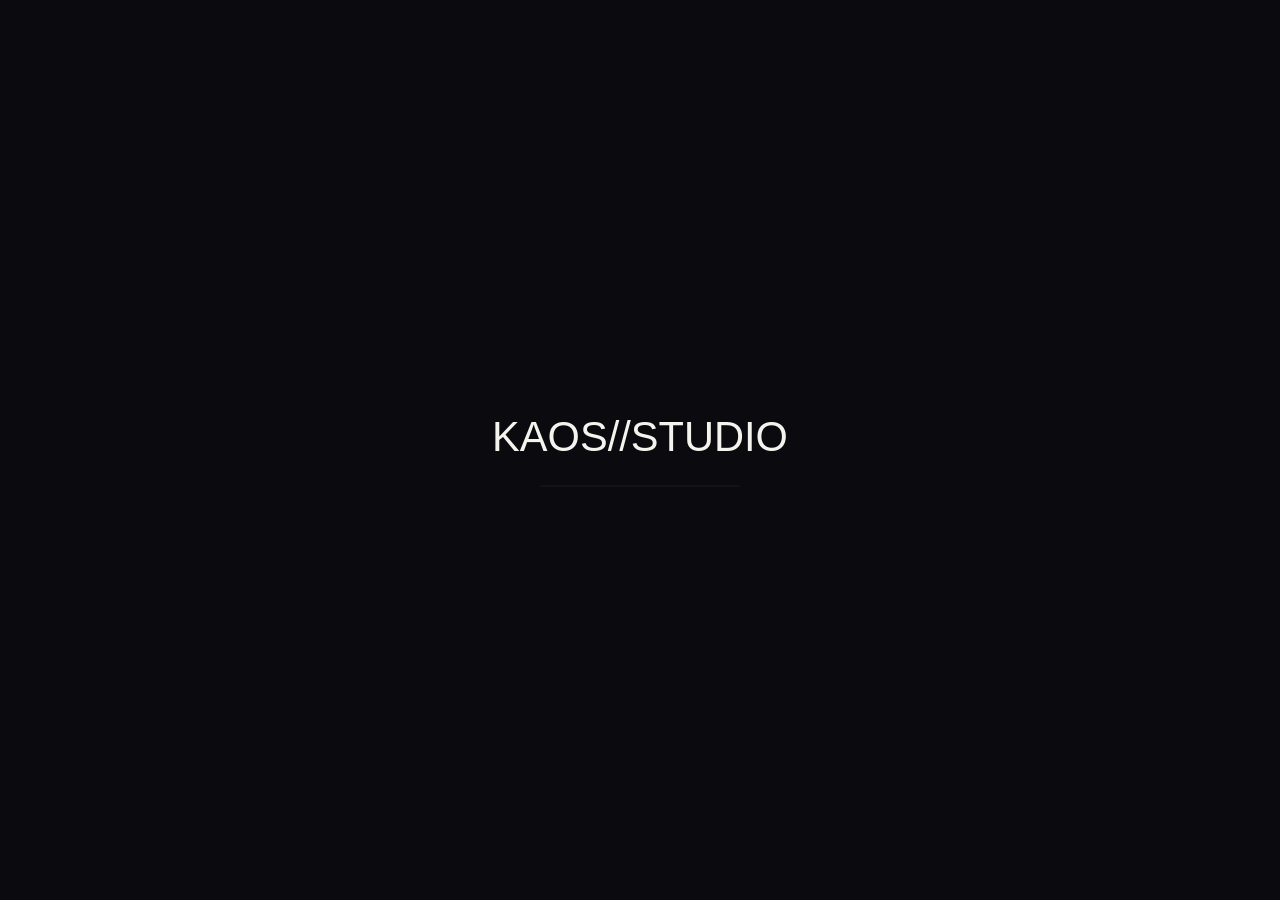
==== commit 10dbd762: "Add files via upload" ====
--- a/index.html
+++ b/index.html
@@ -2,270 +2,186 @@
 <html lang="pt-BR">
 <head>
 <meta charset="UTF-8">
-<meta name="viewport" content="width=device-width, initial-scale=1.0">
-<title>Método Acelerador — A Virada Começa Agora</title>
-<meta name="description" content="Lançamento exclusivo. Vagas limitadas. Comece sua virada de chave hoje.">
+<meta name="viewport" content="width=device-width, initial-scale=1.0, viewport-fit=cover">
+<title>KAOS//STUDIO — Portfólio Criativo Experimental</title>
+<meta name="description" content="KAOS//STUDIO — direção de arte, identidade visual e experimentação digital. Caos controlado, sem regras de manual de marca.">
+<meta name="color-scheme" content="dark">
 
-<!-- Preload de fontes críticas -->
-<link rel="preload" href="https://fonts.gstatic.com/s/archivoblack/v18/HTxqL289NzCGg4MzN6KJ7eW6CYyF_iWImNHmHIzKpQ.woff2" as="font" type="font/woff2" crossorigin>
-<link rel="preconnect" href="https://fonts.googleapis.com">
-<link rel="preconnect" href="https://fonts.gstatic.com" crossorigin>
-<link href="https://fonts.googleapis.com/css2?family=Archivo+Black&family=Inter:wght@400;600;800&family=Space+Mono:wght@400;700&display=swap" rel="stylesheet">
+<!-- ===== PRECONNECT + FONTES CRÍTICAS (subset + preload) ===== -->
+<link rel="preconnect" href="https://cdn.jsdelivr.net" crossorigin>
+<link rel="preload" as="font" type="font/woff2" crossorigin
+      href="https://cdn.jsdelivr.net/fontsource/fonts/unbounded@latest/latin-900-normal.woff2">
+<link rel="preload" as="font" type="font/woff2" crossorigin
+      href="https://cdn.jsdelivr.net/fontsource/fonts/space-grotesk@latest/latin-400-normal.woff2">
+<link rel="stylesheet" href="https://cdn.jsdelivr.net/fontsource/css/unbounded@latest/index.css">
+<link rel="stylesheet" href="https://cdn.jsdelivr.net/fontsource/css/space-grotesk@latest/index.css">
+<link rel="stylesheet" href="https://cdn.jsdelivr.net/fontsource/css/jetbrains-mono@latest/index.css">
 
 <link rel="stylesheet" href="style.css">
 </head>
-<body>
+<body class="is-loading">
 
-<!-- Cursor customizado (desktop only) -->
-<div class="custom-cursor" aria-hidden="true">
-  <svg class="cursor-icon cursor-icon--arrow" viewBox="0 0 24 24" fill="none"><path d="M5 3L19 12L12 13L9 20L5 3Z" fill="currentColor"/></svg>
-  <svg class="cursor-icon cursor-icon--rocket" viewBox="0 0 24 24" fill="none"><path d="M12 2C9 5 7 9 7 13c0 1.5.5 3 1.5 4L12 14l3.5 3c1-1 1.5-2.5 1.5-4 0-4-2-8-5-11Z" fill="currentColor"/><circle cx="12" cy="10" r="1.5" fill="#000"/></svg>
+<!-- ===== TEXTURA DE GRÃO GLOBAL (decorativa) ===== -->
+<div class="grain-overlay" aria-hidden="true"></div>
+
+<!-- ===== CURSOR CUSTOMIZADO (desativado em mobile / reduced motion via JS) ===== -->
+<div class="cursor" id="cursor" aria-hidden="true">
+  <div class="cursor__dot"></div>
+  <div class="cursor__ring"></div>
+  <span class="cursor__label" id="cursorLabel"></span>
+</div>
+<canvas class="cursor-trail" id="cursorTrail" aria-hidden="true"></canvas>
+
+<!-- ===== LOADER ===== -->
+<div class="loader" id="loader" aria-hidden="true">
+  <span class="loader__glitch" data-text="KAOS//STUDIO">KAOS//STUDIO</span>
+  <div class="loader__bar"><i id="loaderBar"></i></div>
 </div>
 
-<!-- Barra de progresso de scroll -->
-<div class="scroll-progress" data-scroll-progress></div>
+<!-- ===== NAV FIXA ===== -->
+<header class="hud">
+  <a href="#intro" class="hud__logo" data-cursor="ring" data-cursor-label="TOPO">KAOS<span>//</span>STUDIO</a>
 
-<!-- 1. HEADER FIXO -->
-<header class="site-header" data-animate="fade">
-  <div class="header-inner">
-    <a class="logo" href="#hero">MÉTODO<span>ACELERADOR</span></a>
-    <div class="header-countdown" data-countdown data-deadline="2026-07-07T23:59:59-03:00" aria-label="Tempo restante da oferta">
-      <span data-unit="days">00</span><small>d</small>
-      <span data-unit="hours">00</span><small>h</small>
-      <span data-unit="minutes">00</span><small>m</small>
-      <span data-unit="seconds">00</span><small>s</small>
-    </div>
-    <a href="#oferta" class="btn btn--ghost" data-cta="header">Garantir vaga</a>
+  <nav class="hud__nav" aria-label="Navegação por seções">
+    <button class="hud__navItem" data-target="work" data-cursor="ring">TRABALHOS</button>
+    <button class="hud__navItem" data-target="about" data-cursor="ring">ESTÚDIO</button>
+    <button class="hud__navItem" data-target="contact" data-cursor="ring">CONTATO</button>
+  </nav>
+
+  <div class="hud__controls">
+    <button class="hud__audio" id="audioToggle" type="button" aria-pressed="false" data-cursor="ring" data-cursor-label="SOM">
+      <span class="hud__audioBars" aria-hidden="true"><i></i><i></i><i></i><i></i></span>
+      <span class="hud__audioText">ÁUDIO OFF</span>
+    </button>
   </div>
+
+  <!-- barra de progresso do scroll horizontal -->
+  <div class="hud__progress" aria-hidden="true"><i id="scrollProgress"></i></div>
 </header>
 
-<main id="hero">
+<!-- ===== TRILHA HORIZONTAL PRINCIPAL ===== -->
+<main id="track-wrapper" class="track-wrapper">
+  <div class="track" id="track">
 
-  <!-- 2. HERO -->
-  <section class="hero" data-section="hero">
-    <video class="hero-bg" autoplay muted loop playsinline poster="assets/hero-poster.webp" data-lazy-video>
-      <source data-src="assets/hero-bg.webm" type="video/webm">
-      <source data-src="assets/hero-bg.mp4" type="video/mp4">
-    </video>
-    <div class="hero-overlay"></div>
+    <!-- ---------- 01 · INTRO ---------- -->
+    <section class="panel panel--intro" id="intro" aria-label="Abertura">
+      <p class="panel__eyebrow mono">CAOS CONTROLADO — EST. 2019</p>
+      <h1 class="glitch-title" data-text="ARTE QUE">
+        ARTE QUE
+        <em class="glitch-title__line glitch-title__line--alt" data-text="DESOBEDECE">DESOBEDECE</em>
+      </h1>
+      <p class="panel__desc">
+        Direção de arte, identidade visual e experimentação digital.
+        Rolamos na horizontal porque a régua corporativa fica vertical demais.
+      </p>
+      <button class="scroll-cue" id="scrollCue" type="button" data-cursor="ring" data-cursor-label="ROLE →">
+        <span class="mono">ROLE</span>
+        <span class="scroll-cue__arrow" aria-hidden="true">→</span>
+      </button>
+    </section>
 
-    <div class="hero-content">
-      <p class="eyebrow" data-animate="rise">Turma de Julho — últimas vagas</p>
-      <h1 class="hero-title" data-animate="explode">
-        SUA VIRADA<br><span class="hero-title__accent">COMEÇA</span> AGORA
-      </h1>
-      <p class="hero-sub" data-animate="rise">
-        O método que já tirou mais de 4.200 pessoas do zero e colocou seus primeiros resultados reais em até 21 dias.
+    <!-- ---------- 02 · WORK ---------- -->
+    <section class="panel panel--work" id="work" aria-label="Trabalhos selecionados">
+      <h2 class="panel__title mono">02 / TRABALHOS</h2>
+      <div class="work-grid">
+
+        <article class="work-card" data-cursor="pixel" data-cursor-label="VER">
+          <div class="work-card__media">
+            <img class="distort-img" loading="lazy" decoding="async"
+                 src="https://picsum.photos/seed/kaos01/900/1100" alt="Identidade visual do projeto Ruído Visível, composição em camadas vermelhas e pretas">
+          </div>
+          <h3 class="work-card__title">Ruído Visível</h3>
+          <p class="mono work-card__tag">Identidade · 2025</p>
+        </article>
+
+        <article class="work-card" data-cursor="pixel" data-cursor-label="VER">
+          <div class="work-card__media">
+            <img class="distort-img" loading="lazy" decoding="async"
+                 src="https://picsum.photos/seed/kaos02/900/1100" alt="Capa editorial experimental para fanzine de tipografia distorcida">
+          </div>
+          <h3 class="work-card__title">Fanzine 808</h3>
+          <p class="mono work-card__tag">Editorial · 2024</p>
+        </article>
+
+        <article class="work-card" data-cursor="pixel" data-cursor-label="VER">
+          <div class="work-card__media">
+            <img class="distort-img" loading="lazy" decoding="async"
+                 src="https://picsum.photos/seed/kaos03/900/1100" alt="Instalação interativa com projeção de glitch em galeria">
+          </div>
+          <h3 class="work-card__title">Sala de Estática</h3>
+          <p class="mono work-card__tag">Instalação · 2024</p>
+        </article>
+
+        <article class="work-card" data-cursor="pixel" data-cursor-label="VER">
+          <div class="work-card__media">
+            <img class="distort-img" loading="lazy" decoding="async"
+                 src="https://picsum.photos/seed/kaos04/900/1100" alt="Capa de álbum experimental com tipografia pixelada">
+          </div>
+          <h3 class="work-card__title">Capa / Lado B</h3>
+          <p class="mono work-card__tag">Música · 2023</p>
+        </article>
+
+        <article class="work-card" data-cursor="pixel" data-cursor-label="VER">
+          <div class="work-card__media">
+            <img class="distort-img" loading="lazy" decoding="async"
+                 src="https://picsum.photos/seed/kaos05/900/1100" alt="Vitrine de loja conceito com neon e textura de concreto">
+          </div>
+          <h3 class="work-card__title">Vitrine Concreto</h3>
+          <p class="mono work-card__tag">Branding · 2023</p>
+        </article>
+
+      </div>
+    </section>
+
+    <!-- ---------- 03 · ABOUT ---------- -->
+    <section class="panel panel--about" id="about" aria-label="Sobre o estúdio">
+      <h2 class="panel__title mono">03 / ESTÚDIO</h2>
+      <p class="about-text">
+        Somos um coletivo de três pessoas que trata cada brief como um pretexto
+        para quebrar uma regra. Trabalhamos com marcas que têm coragem de
+        parecer diferentes — e paciência para aturar nossas reuniões caóticas.
       </p>
+      <ul class="about-list mono">
+        <li><span>Direção de arte</span><span>05 anos</span></li>
+        <li><span>Identidade de marca</span><span>40+ projetos</span></li>
+        <li><span>Motion & código criativo</span><span>desde 2021</span></li>
+      </ul>
+    </section>
 
-      <div class="hero-countdown" data-countdown data-deadline="2026-07-07T23:59:59-03:00" data-animate="explode">
-        <div class="countdown-box pulse"><span data-unit="days">00</span><small>Dias</small></div>
-        <div class="countdown-box pulse"><span data-unit="hours">00</span><small>Horas</small></div>
-        <div class="countdown-box pulse"><span data-unit="minutes">00</span><small>Min</small></div>
-        <div class="countdown-box pulse"><span data-unit="seconds">00</span><small>Seg</small></div>
-      </div>
-
-      <a href="#oferta" class="btn btn--primary btn--jump" data-cta="hero">
-        QUERO GARANTIR MINHA VAGA
-      </a>
-      <p class="hero-microcopy">Acesso imediato • Garantia de 7 dias</p>
-    </div>
-  </section>
-
-  <!-- 3. DOR / PROBLEMA -->
-  <section class="pain" data-section="pain">
-    <h2 class="section-title" data-animate="rise">Você reconhece esse ciclo?</h2>
-    <ul class="pain-list">
-      <li class="pain-item" data-animate="stagger">
-        <svg class="pain-icon" viewBox="0 0 24 24"><path d="M12 2L2 22h20L12 2Z" fill="currentColor"/></svg>
-        <p>Você já tentou 3, 4, 5 métodos diferentes e nenhum trouxe resultado real.</p>
-      </li>
-      <li class="pain-item" data-animate="stagger">
-        <svg class="pain-icon" viewBox="0 0 24 24"><path d="M12 2L2 22h20L12 2Z" fill="currentColor"/></svg>
-        <p>Cada novo curso que você compra vira mais uma aba aberta e esquecida.</p>
-      </li>
-      <li class="pain-item" data-animate="stagger">
-        <svg class="pain-icon" viewBox="0 0 24 24"><path d="M12 2L2 22h20L12 2Z" fill="currentColor"/></svg>
-        <p>Você sabe que o problema não é esforço — é não ter um caminho claro.</p>
-      </li>
-      <li class="pain-item" data-animate="stagger">
-        <svg class="pain-icon" viewBox="0 0 24 24"><path d="M12 2L2 22h20L12 2Z" fill="currentColor"/></svg>
-        <p>O relógio continua correndo enquanto outras pessoas saem na frente.</p>
-      </li>
-    </ul>
-  </section>
-
-  <!-- 4. SOLUÇÃO / OFERTA -->
-  <section class="solution" data-section="solution">
-    <div class="solution-grid">
-      <div class="solution-copy">
-        <h2 class="section-title" data-animate="rise">O Método Acelerador resolve isso em 4 etapas</h2>
-        <ul class="benefit-list" data-animate="stagger-group">
-          <li><strong>Diagnóstico Rápido</strong> — descubra exatamente onde você está perdendo tempo.</li>
-          <li><strong>Plano de 21 Dias</strong> — passo a passo sem enrolação, sem teoria solta.</li>
-          <li><strong>Execução Guiada</strong> — check-ins e templates prontos para aplicar hoje.</li>
-          <li><strong>Resultado Mensurável</strong> — métricas claras para você ver a virada acontecer.</li>
-        </ul>
-        <a href="#oferta" class="btn btn--primary btn--jump" data-cta="solution">VER A OFERTA COMPLETA</a>
-      </div>
-      <div class="solution-visual" data-animate="explode">
-        <img src="assets/mockup-produto.webp" alt="Mockup do Método Acelerador em um laptop e celular" loading="lazy" width="640" height="480">
-      </div>
-    </div>
-  </section>
-
-  <!-- 5. PROVA SOCIAL -->
-  <section class="social-proof" data-section="proof">
-    <h2 class="section-title" data-animate="rise">Resultados de gente real</h2>
-
-    <div class="stats-row">
-      <div class="stat" data-animate="rise">
-        <span class="stat-number" data-count-to="4200">0</span>
-        <small>alunos impactados</small>
-      </div>
-      <div class="stat" data-animate="rise">
-        <span class="stat-number" data-count-to="93">0</span><small>%</small>
-        <small>concluem o método</small>
-      </div>
-      <div class="stat" data-animate="rise">
-        <span class="stat-number" data-count-to="21">0</span>
-        <small>dias até o 1º resultado</small>
-      </div>
-    </div>
-
-    <div class="testimonials" data-animate="stagger-group">
-      <figure class="testimonial">
-        <img src="assets/avatar-1.webp" alt="Foto de Camila R." loading="lazy" width="64" height="64">
-        <blockquote>Em 18 dias eu vi minha primeira virada de chave. Nunca tinha conseguido terminar um método antes.</blockquote>
-        <figcaption>Camila R.</figcaption>
-      </figure>
-      <figure class="testimonial">
-        <img src="assets/avatar-2.webp" alt="Foto de Diego M." loading="lazy" width="64" height="64">
-        <blockquote>O plano de 21 dias me deu o caminho que faltava. Direto ao ponto, sem enrolação.</blockquote>
-        <figcaption>Diego M.</figcaption>
-      </figure>
-      <figure class="testimonial">
-        <img src="assets/avatar-3.webp" alt="Foto de Larissa T." loading="lazy" width="64" height="64">
-        <blockquote>Os check-ins guiados foram o diferencial. Me senti acompanhada do início ao fim.</blockquote>
-        <figcaption>Larissa T.</figcaption>
-      </figure>
-    </div>
-  </section>
-
-  <!-- 6. OFERTA E PREÇO -->
-  <section class="offer" id="oferta" data-section="offer">
-    <h2 class="section-title" data-animate="rise">Sua vaga na Turma de Julho</h2>
-
-    <div class="offer-card" data-animate="explode">
-      <div class="offer-badge">OFERTA DE LANÇAMENTO</div>
-      <p class="offer-price-old">De <s>R$ 1.997</s></p>
-      <p class="offer-price-new">Por <strong>12x R$ 47,70</strong> ou R$ 497 à vista</p>
-
-      <ul class="offer-bonus-list">
-        <li>✔ Acesso completo ao Método Acelerador</li>
-        <li>✔ Bônus 1: Templates de execução prontos</li>
-        <li>✔ Bônus 2: Grupo de check-in semanal</li>
-        <li>✔ Bônus 3: Sessão de diagnóstico individual</li>
-        <li>✔ Garantia incondicional de 7 dias</li>
-      </ul>
-
-      <a href="#" class="btn btn--primary btn--jump btn--lg" data-cta="offer">QUERO MINHA VAGA AGORA</a>
-      <p class="offer-microcopy">Pagamento seguro • Acesso imediato</p>
-    </div>
-  </section>
-
-  <!-- 7. URGÊNCIA / ESCASSEZ -->
-  <section class="urgency" data-section="urgency">
-    <h2 class="section-title section-title--light" data-animate="rise">As vagas estão acabando</h2>
-
-    <div class="urgency-countdown" data-countdown data-deadline="2026-07-07T23:59:59-03:00" data-animate="explode">
-      <div class="countdown-box pulse countdown-box--lg"><span data-unit="days">00</span><small>Dias</small></div>
-      <div class="countdown-box pulse countdown-box--lg"><span data-unit="hours">00</span><small>Horas</small></div>
-      <div class="countdown-box pulse countdown-box--lg"><span data-unit="minutes">00</span><small>Min</small></div>
-      <div class="countdown-box pulse countdown-box--lg"><span data-unit="seconds">00</span><small>Seg</small></div>
-    </div>
-
-    <div class="scarcity-bar" data-animate="rise">
-      <div class="scarcity-bar__track">
-        <div class="scarcity-bar__fill" data-scarcity-fill data-percent="82"></div>
-      </div>
-      <p><strong data-scarcity-count data-total="60" data-filled="49">49 de 60</strong> vagas já preenchidas</p>
-    </div>
-
-    <a href="#oferta" class="btn btn--primary btn--jump btn--lg" data-cta="urgency">GARANTIR ANTES QUE ACABE</a>
-  </section>
-
-  <!-- 8. FAQ -->
-  <section class="faq" data-section="faq">
-    <h2 class="section-title" data-animate="rise">Perguntas frequentes</h2>
-
-    <div class="accordion" data-accordion>
-      <div class="accordion-item">
-        <button class="accordion-trigger" aria-expanded="false">
-          Funciona para quem está começando do zero?
-          <span class="accordion-icon" aria-hidden="true"></span>
-        </button>
-        <div class="accordion-panel">
-          <p>Sim. O Diagnóstico Rápido foi desenhado justamente para identificar seu ponto de partida e adaptar o plano de 21 dias ao seu nível atual.</p>
+    <!-- ---------- 04 · MARQUEE / PROCESSO ---------- -->
+    <section class="panel panel--marquee" aria-hidden="true">
+      <div class="marquee">
+        <div class="marquee__track">
+          <span>CAOS CONTROLADO&nbsp;</span><span>—</span><span>QUEBRE A GRADE&nbsp;</span><span>—</span>
+          <span>ERRO É ESTILO&nbsp;</span><span>—</span><span>CAOS CONTROLADO&nbsp;</span><span>—</span>
+          <span>QUEBRE A GRADE&nbsp;</span><span>—</span><span>ERRO É ESTILO&nbsp;</span><span>—</span>
         </div>
       </div>
-      <div class="accordion-item">
-        <button class="accordion-trigger" aria-expanded="false">
-          Quanto tempo por dia eu preciso dedicar?
-          <span class="accordion-icon" aria-hidden="true"></span>
-        </button>
-        <div class="accordion-panel">
-          <p>O plano foi estruturado para encaixar em rotinas reais: entre 30 e 60 minutos por dia já são suficientes para acompanhar todas as etapas.</p>
-        </div>
+    </section>
+
+    <!-- ---------- 05 · CONTACT ---------- -->
+    <section class="panel panel--contact" id="contact" aria-label="Contato">
+      <h2 class="panel__title mono">05 / CONTATO</h2>
+      <h3 class="glitch-title glitch-title--small" data-text="VAMOS QUEBRAR ALGO?">VAMOS QUEBRAR ALGO?</h3>
+      <a class="contact-link" href="mailto:oi@kaosstudio.example" data-cursor="ring" data-cursor-label="ENVIAR">
+        oi@kaosstudio.example
+      </a>
+      <div class="contact-social mono">
+        <a href="#" data-cursor="ring">INSTAGRAM</a>
+        <a href="#" data-cursor="ring">BEHANCE</a>
+        <a href="#" data-cursor="ring">SÃO PAULO, BR</a>
       </div>
-      <div class="accordion-item">
-        <button class="accordion-trigger" aria-expanded="false">
-          E se eu não tiver resultado?
-          <span class="accordion-icon" aria-hidden="true"></span>
-        </button>
-        <div class="accordion-panel">
-          <p>Você tem 7 dias de garantia incondicional. Se não fizer sentido para você, basta solicitar o reembolso, sem perguntas.</p>
-        </div>
-      </div>
-      <div class="accordion-item">
-        <button class="accordion-trigger" aria-expanded="false">
-          Por quanto tempo eu tenho acesso?
-          <span class="accordion-icon" aria-hidden="true"></span>
-        </button>
-        <div class="accordion-panel">
-          <p>O acesso ao conteúdo, templates e atualizações é vitalício a partir da confirmação da sua matrícula.</p>
-        </div>
-      </div>
-    </div>
-  </section>
+      <p class="contact-footer mono">© 2025 KAOS//STUDIO — TODOS OS DIREITOS DESORDENADOS.</p>
+    </section>
 
+  </div>
 </main>
 
-<!-- 9. FOOTER -->
-<footer class="site-footer">
-  <div class="footer-inner">
-    <p>&copy; 2026 Método Acelerador. Todos os direitos reservados.</p>
-    <nav class="footer-links">
-      <a href="#">Termos de Uso</a>
-      <a href="#">Política de Privacidade</a>
-      <a href="#">Contato</a>
-    </nav>
-    <a href="#oferta" class="btn btn--ghost" data-cta="footer">Garantir vaga</a>
-  </div>
-</footer>
-
-<!-- Player de áudio flutuante -->
-<button class="audio-toggle" data-audio-toggle aria-pressed="false" aria-label="Ativar som ambiente">
-  <svg viewBox="0 0 24 24" class="icon-sound-on"><path d="M4 9v6h4l5 5V4L8 9H4Zm12.5 3a4.5 4.5 0 0 0-2.5-4v8a4.5 4.5 0 0 0 2.5-4Z" fill="currentColor"/></svg>
-  <svg viewBox="0 0 24 24" class="icon-sound-off"><path d="M4 9v6h4l5 5V4L8 9H4Zm12 1l4 4m0-4l-4 4" stroke="currentColor" stroke-width="2" fill="none"/></svg>
-</button>
-
-<!-- Scripts (GSAP via CDN) -->
+<!-- ===== SCRIPTS (defer / async para não bloquear o parse) ===== -->
 <script src="https://cdnjs.cloudflare.com/ajax/libs/gsap/3.12.5/gsap.min.js" defer></script>
 <script src="https://cdnjs.cloudflare.com/ajax/libs/gsap/3.12.5/ScrollTrigger.min.js" defer></script>
+<script src="https://cdnjs.cloudflare.com/ajax/libs/lenis/1.1.13/lenis.min.js" defer></script>
 <script src="https://cdnjs.cloudflare.com/ajax/libs/howler/2.2.4/howler.min.js" defer></script>
-<script src="https://cdn.jsdelivr.net/npm/@studio-freight/lenis@1.0.42/dist/lenis.min.js" defer></script>
-<script type="module" src="js/main.js"></script>
-
+<script src="script.js" defer></script>
 </body>
 </html>
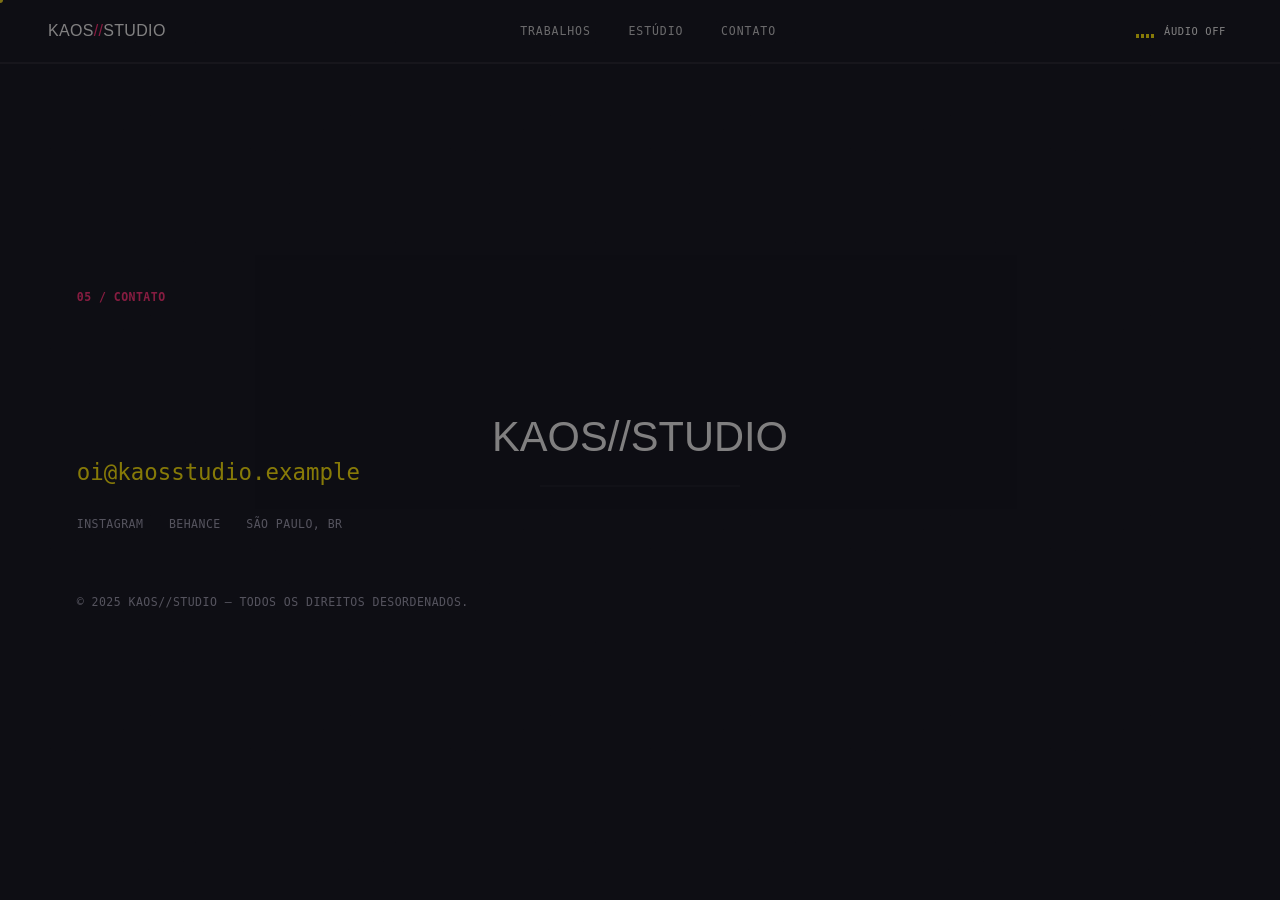
==== commit cd8e28b9: "Add files via upload" ====
--- a/index.html
+++ b/index.html
@@ -177,10 +177,27 @@
   </div>
 </main>
 
+<!-- Rede de segurança independente de qualquer CDN: garante que o loader
+     NUNCA fique preso na tela, mesmo se script.js/GSAP/Lenis falharem. -->
+<script>
+  setTimeout(function () {
+    var loader = document.getElementById("loader");
+    if (loader && document.body.classList.contains("is-loading")) {
+      document.body.classList.remove("is-loading");
+      loader.style.transition = "opacity .4s ease";
+      loader.style.opacity = "0";
+      loader.style.pointerEvents = "none";
+      document.querySelectorAll(".glitch-title, .panel__desc, .panel__eyebrow, .scroll-cue")
+        .forEach(function (el) { el.style.opacity = "1"; el.style.visibility = "visible"; });
+      setTimeout(function () { loader.remove(); }, 500);
+    }
+  }, 5000);
+</script>
+
 <!-- ===== SCRIPTS (defer / async para não bloquear o parse) ===== -->
 <script src="https://cdnjs.cloudflare.com/ajax/libs/gsap/3.12.5/gsap.min.js" defer></script>
 <script src="https://cdnjs.cloudflare.com/ajax/libs/gsap/3.12.5/ScrollTrigger.min.js" defer></script>
-<script src="https://cdnjs.cloudflare.com/ajax/libs/lenis/1.1.13/lenis.min.js" defer></script>
+<script src="https://unpkg.com/lenis@1.1.13/dist/lenis.min.js" defer></script>
 <script src="https://cdnjs.cloudflare.com/ajax/libs/howler/2.2.4/howler.min.js" defer></script>
 <script src="script.js" defer></script>
 </body>
